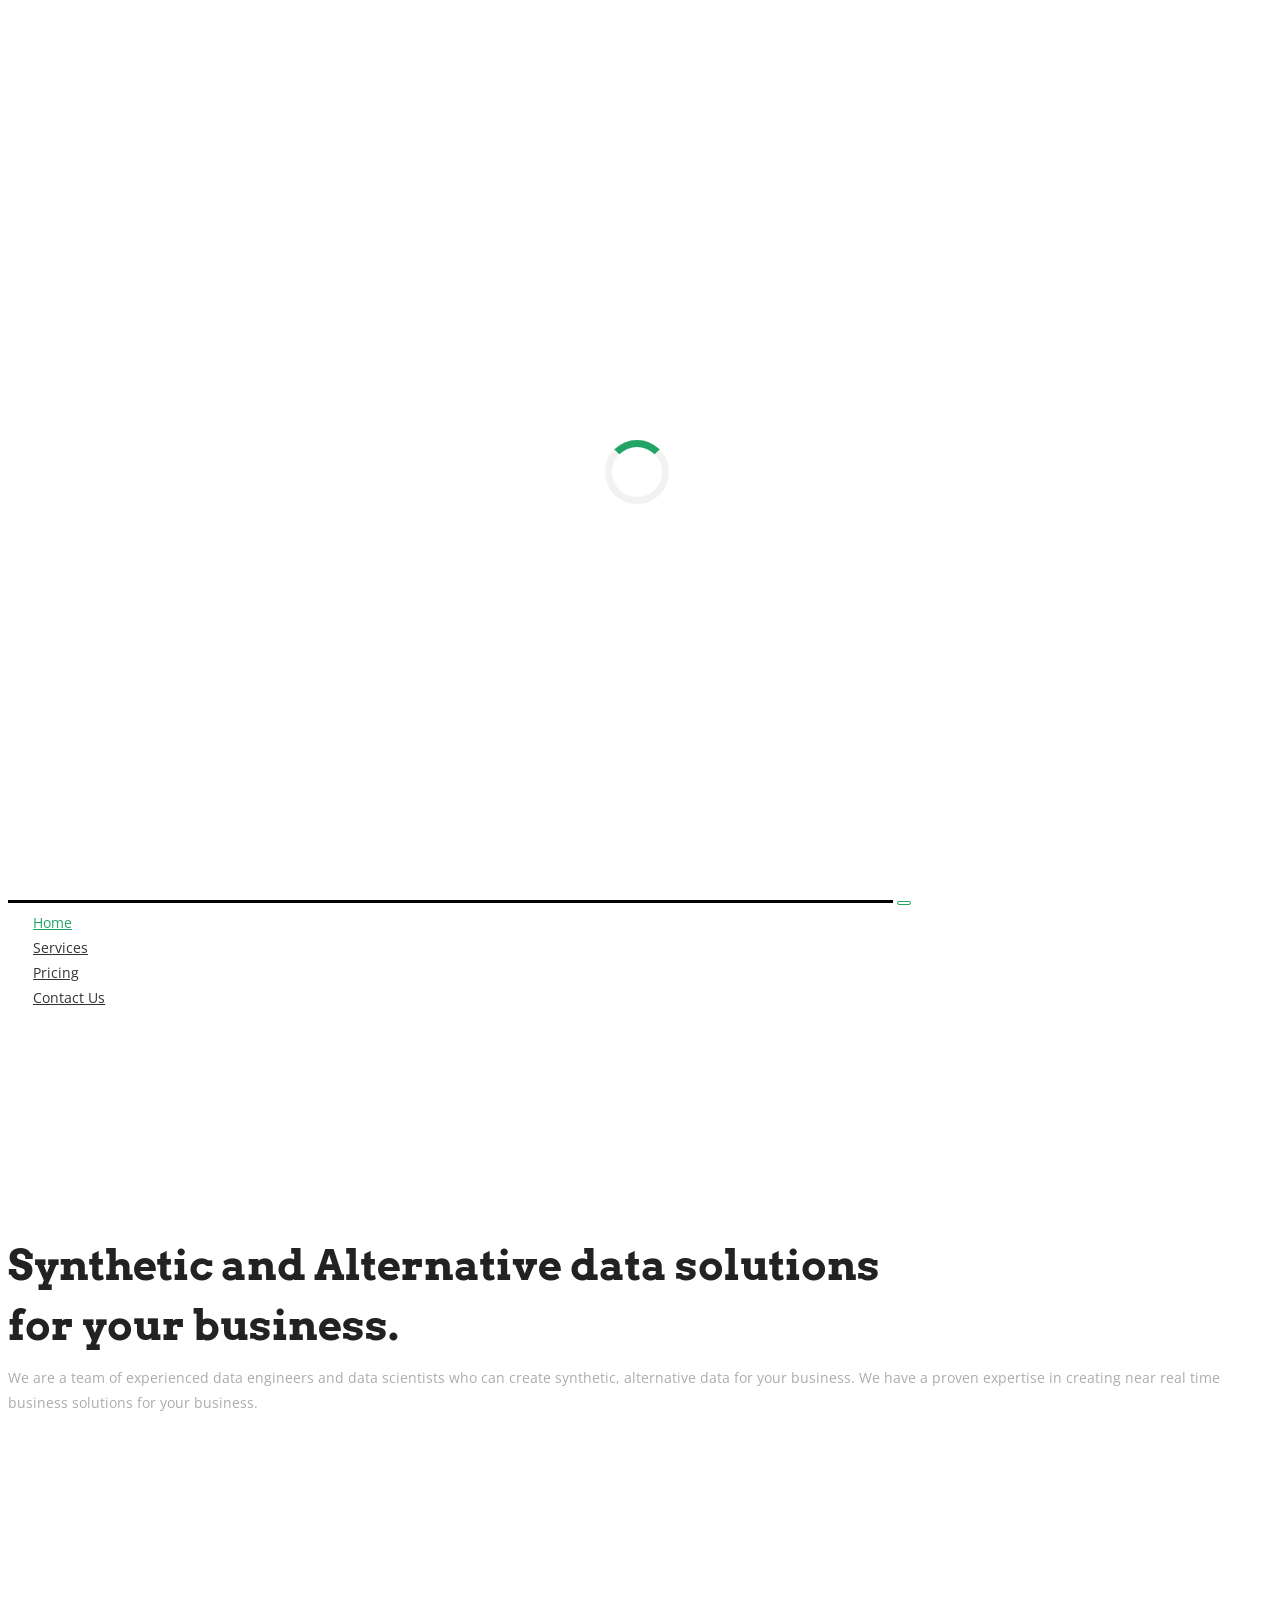
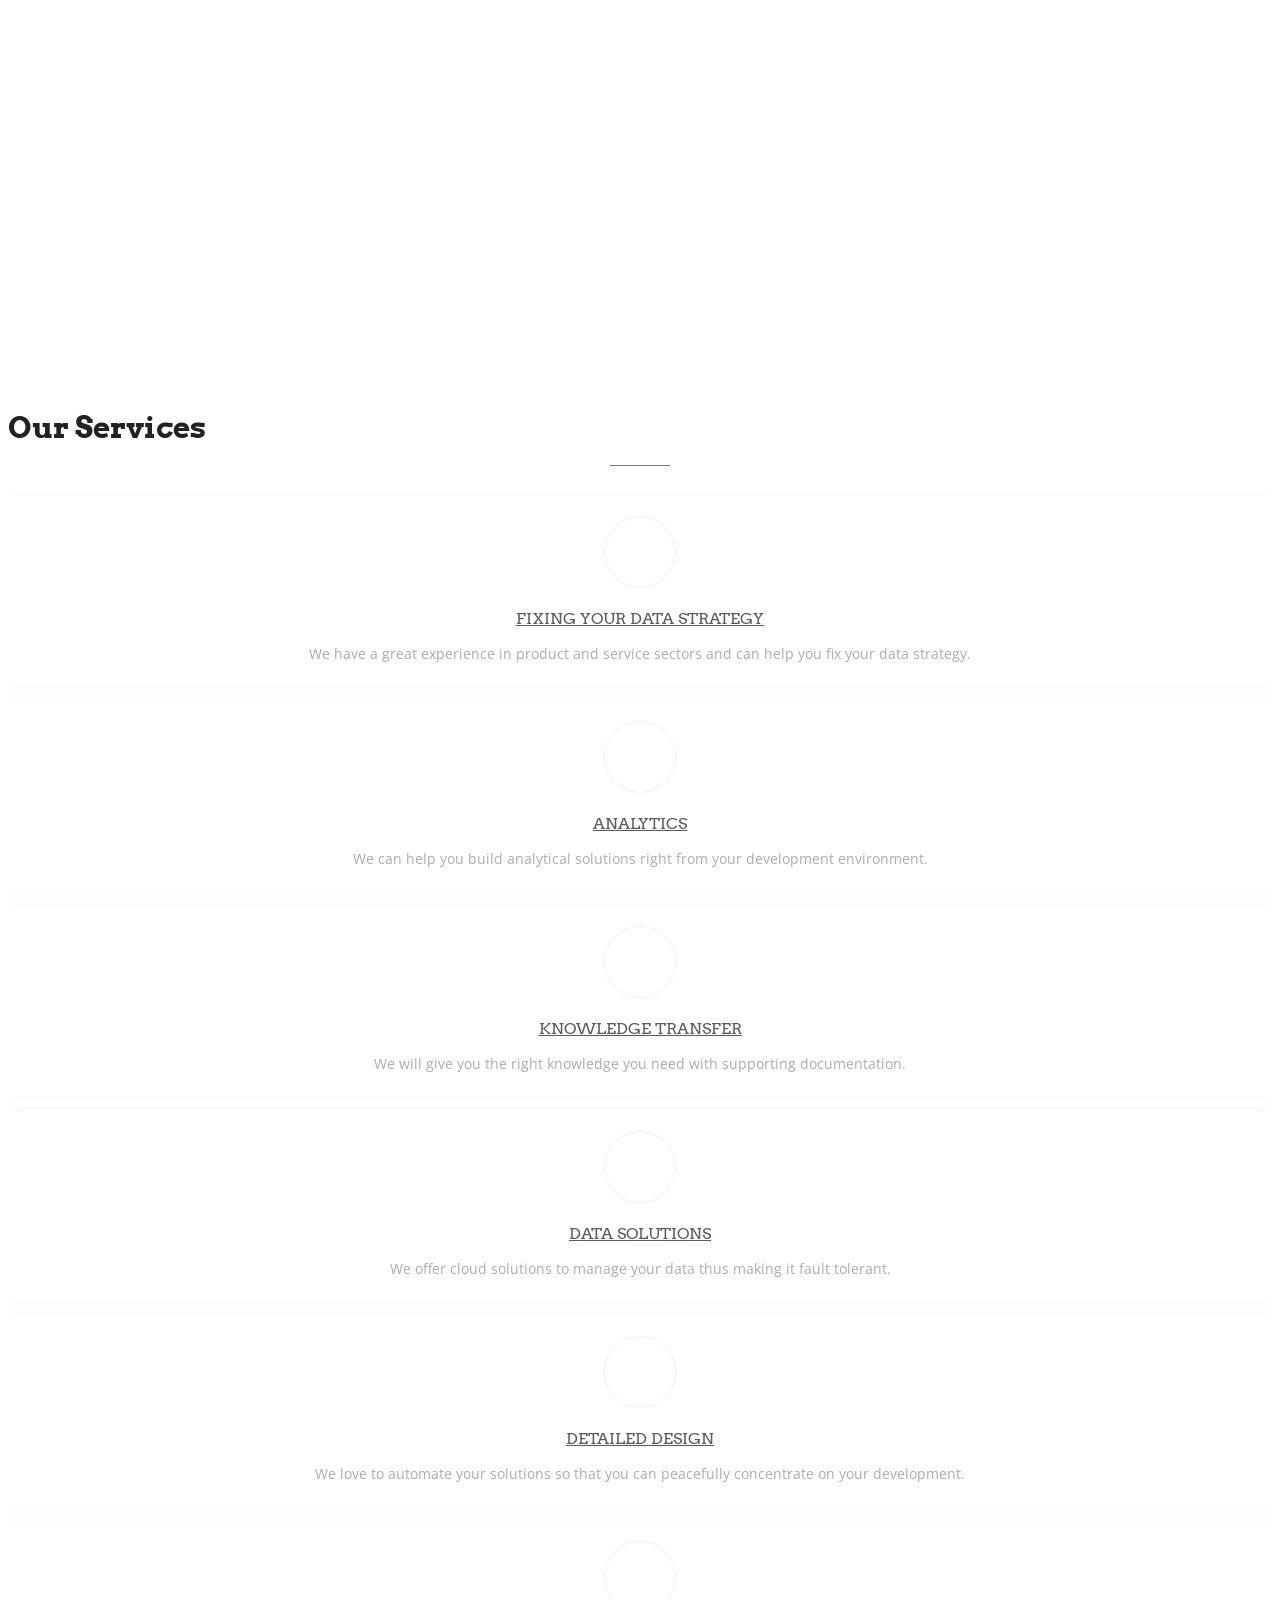
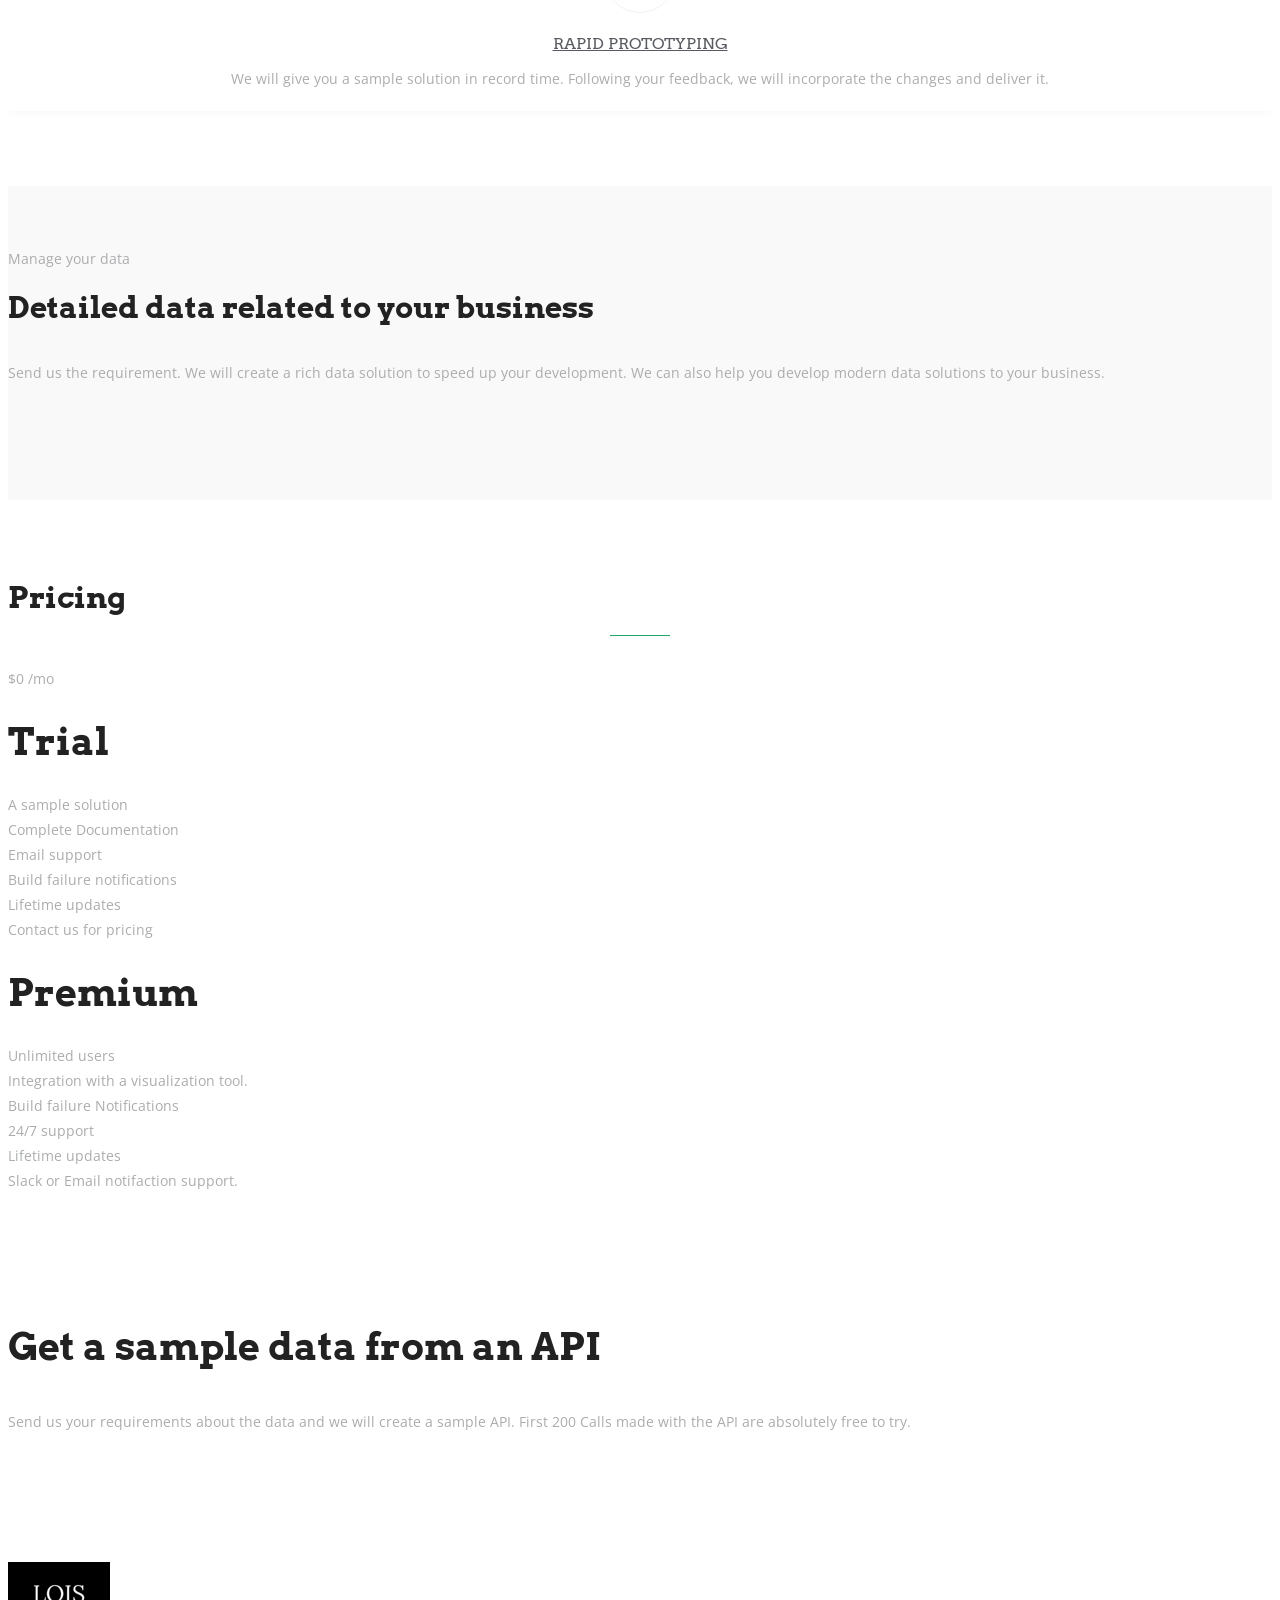
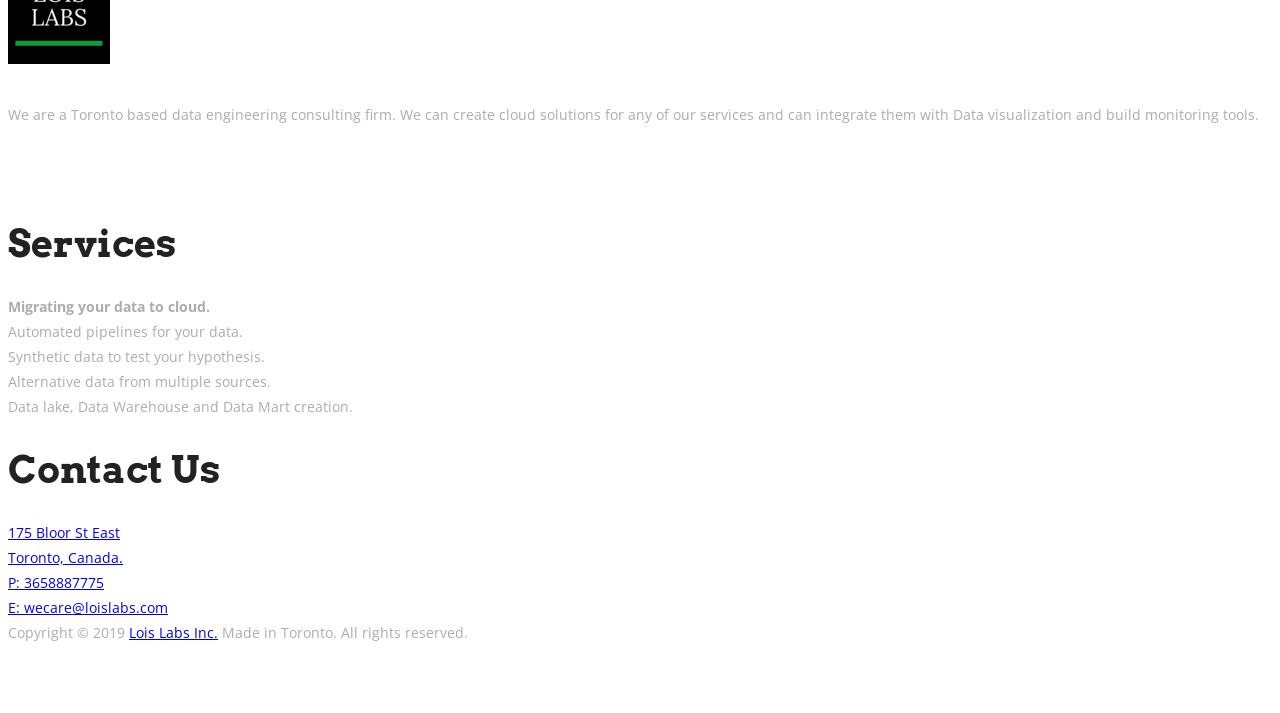
==== index.html @ c04c782d "Update index.html" ====
<!DOCTYPE html>
<html lang="en">
  <head>
    <!-- Required meta tags -->
    <meta charset="utf-8">
    <meta name="viewport" content="width=device-width, initial-scale=1, shrink-to-fit=no">

    <title>Lois Labs</title>

    <!-- Bootstrap CSS -->
    <link rel="stylesheet" href="assets/css/bootstrap.min.css" >
    <!-- Icon -->
    <link rel="stylesheet" href="assets/fonts/line-icons.css">
    <!-- Owl carousel -->
    <link rel="stylesheet" href="assets/css/owl.carousel.min.css">
    <link rel="stylesheet" href="assets/css/owl.theme.css">
    
    <!-- Animate -->
    <link rel="stylesheet" href="assets/css/animate.css">
    <!-- Main Style -->
    <link rel="stylesheet" href="assets/css/main.css">
    <!-- Responsive Style -->
    <link rel="stylesheet" href="assets/css/responsive.css">

  </head>
  <body>

    <!-- Header Area wrapper Starts -->
    <header id="header-wrap">
      <!-- Navbar Start -->
      <nav class="navbar navbar-expand-md bg-inverse fixed-top scrolling-navbar">
        <div class="container">
          <!-- Brand and toggle get grouped for better mobile display -->
          <a href="index.html" class="navbar-brand"><img src="assets/img/logo.png" alt=""></a>       
          <button class="navbar-toggler" type="button" data-toggle="collapse" data-target="#navbarCollapse" aria-controls="navbarCollapse" aria-expanded="false" aria-label="Toggle navigation">
            <i class="lni-menu"></i>
          </button>
          <div class="collapse navbar-collapse" id="navbarCollapse">
            <ul class="navbar-nav mr-auto w-100 justify-content-end clearfix">
              <li class="nav-item active">
                <a class="nav-link" href="#hero-area">
                  Home
                </a>
              </li>
              <li class="nav-item">
                <a class="nav-link" href="#services">
                  Services
                </a>
              </li>
              <li class="nav-item">
                <a class="nav-link" href="#pricing">
                  Pricing
                </a>
              </li>
              <li class="nav-item">
                <a class="nav-link" href="#footer-titel">
                  Contact Us
                </a>
              </li>
            </ul>
          </div>
        </div>
      </nav>
      <!-- Navbar End -->

      <!-- Hero Area Start -->
      <div id="hero-area" class="hero-area-bg">
        <div class="container">      
          <div class="row">
            <div class="col-lg-7 col-md-12 col-sm-12 col-xs-12">
              <div class="contents">
                <h2 class="head-title">Synthetic and Alternative data solutions<br>for your business.</h2>
                <p>We are a team of experienced data engineers and data scientists who can create synthetic, alternative data for your business. We have a proven expertise in creating near real time business solutions for your business.</p>
              </div>
            </div>
            <div class="col-lg-5 col-md-12 col-sm-12 col-xs-12">
              <div class="intro-img">
                <img class="img-fluid" src="assets/img/intro-mobile.png" alt="">
              </div>            
            </div>
          </div> 
        </div> 
      </div>
      <!-- Hero Area End -->

    </header>
    <!-- Header Area wrapper End -->

    <!-- Services Section Start -->
    <section id="services" class="section-padding">
      <div class="container">
        <div class="section-header text-center">
          <h2 class="section-title wow fadeInDown" data-wow-delay="0.3s">Our Services</h2>
          <div class="shape wow fadeInDown" data-wow-delay="0.3s"></div>
        </div>
        <div class="row">
          <!-- Services item -->
          <div class="col-md-6 col-lg-4 col-xs-12">
            <div class="services-item wow fadeInRight" data-wow-delay="0.3s">
              <div class="icon">
                <i class="lni-cog"></i>
              </div>
              <div class="services-content">
                <h3><a href="#">Fixing your data strategy</a></h3>
                <p>We have a great experience in product and service sectors and can help you fix your data strategy. </p>
              </div>
            </div>
          </div>
          <!-- Services item -->
          <div class="col-md-6 col-lg-4 col-xs-12">
            <div class="services-item wow fadeInRight" data-wow-delay="0.6s">
              <div class="icon">
                <i class="lni-stats-up"></i>
              </div>
              <div class="services-content">
                <h3><a href="#">Analytics</a></h3>
                <p>We can help you build analytical solutions right from your development environment. </p>
              </div>
            </div>
          </div>
          <!-- Services item -->
          <div class="col-md-6 col-lg-4 col-xs-12">
            <div class="services-item wow fadeInRight" data-wow-delay="0.9s">
              <div class="icon">
                <i class="lni-users"></i>
              </div>
              <div class="services-content">
                <h3><a href="#">knowledge transfer</a></h3>
                <p>We will give you the right knowledge you need with supporting documentation. </p>
              </div>
            </div>
          </div>
          <!-- Services item -->
          <div class="col-md-6 col-lg-4 col-xs-12">
            <div class="services-item wow fadeInRight" data-wow-delay="1.2s">
              <div class="icon">
                <i class="lni-layers"></i>
              </div>
              <div class="services-content">
                <h3><a href="#">Data Solutions</a></h3>
                <p>We offer cloud solutions to manage your data thus making it fault tolerant. </p>
              </div>
            </div>
          </div>
          <!-- Services item -->
          <div class="col-md-6 col-lg-4 col-xs-12">
            <div class="services-item wow fadeInRight" data-wow-delay="1.5s">
              <div class="icon">
                <i class="lni-mobile"></i>
              </div>
              <div class="services-content">
                <h3><a href="#">Detailed design</a></h3>
                <p>We love to automate your solutions so that you can peacefully concentrate on your development. </p>
              </div>
            </div>
          </div>
          <!-- Services item -->
          <div class="col-md-6 col-lg-4 col-xs-12">
            <div class="services-item wow fadeInRight" data-wow-delay="1.8s">
              <div class="icon">
                <i class="lni-rocket"></i>
              </div>
              <div class="services-content">
                <h3><a href="#">Rapid prototyping</a></h3>
                <p>We will give you a sample solution in record time. Following your feedback, we will incorporate the changes and deliver it. </p>
              </div>
            </div>
          </div>
        </div>
      </div>
    </section>
    <!-- Services Section End -->

    <!-- About Section start -->
    <div class="about-area section-padding bg-gray">
      <div class="container">
        <div class="row">
          <div class="col-lg-6 col-md-12 col-xs-12 info">
            <div class="about-wrapper wow fadeInLeft" data-wow-delay="0.3s">
              <div>
                <div class="site-heading">
                  <p class="mb-3">Manage your data</p>
                  <h2 class="section-title">Detailed data related to your business</h2>
                </div>
                <div class="content">
                  <p>
                    Send us the requirement. We will create a rich data solution to speed up your development. We can also help you develop modern data solutions to your business. 
                  </p>
                </div>
              </div>
            </div>
          </div>
          <div class="col-lg-6 col-md-12 col-xs-12 wow fadeInRight" data-wow-delay="0.3s">
            <img class="img-fluid" src="assets/img/about/img-1.png" alt="" >
          </div>
        </div>
      </div>
    </div>
    <!-- About Section End -->
    <!-- Pricing section Start --> 
    <section id="pricing" class="section-padding">
      <div class="container">
        <div class="section-header text-center">          
          <h2 class="section-title wow fadeInDown" data-wow-delay="0.3s">Pricing</h2>
          <div class="shape wow fadeInDown" data-wow-delay="0.3s"></div>
        </div>
        <div class="row">
          <div class="col-lg-4 col-md-6 col-xs-12">
            <div class="table wow fadeInLeft" data-wow-delay="1.2s">
              <div class="icon-box">
                <i class="lni-package"></i>
              </div>
              <div class="pricing-header">
                <p class="price-value">$0<span> /mo</span></p>
              </div>
              <div class="title">
                <h3>Trial</h3>
              </div>
              <ul class="description">
                <li>A sample solution</li>
                <li>Complete Documentation</li>
                <li>Email support</li>
                <li>Build failure notifications</li>
                <li>Lifetime updates</li>
              </ul>
            </div> 
          </div>
          <div class="col-lg-4 col-md-6 col-xs-12">
            <div class="table wow fadeInRight" data-wow-delay="1.2s">
              <div class="icon-box">
                <i class="lni-star"></i>
              </div>
              <div class="pricing-header">
                <p class="price-value">Contact us<span> for pricing</span></p>
              </div>
              <div class="title">
                <h3>Premium</h3>
              </div>
              <ul class="description">
                <li>Unlimited users</li>
                <li>Integration with a visualization tool.</li>
                <li>Build failure Notifications</li>
                <li>24/7 support</li>
                <li>Lifetime updates</li>
                <li>Slack or Email notifaction support.</li>
             </ul>
            </div> 
          </div>
        </div>
      </div>
    </section>
    <!-- Pricing Table Section End -->
    <!-- Call To Action Section Start -->
    <section id="cta" class="section-padding">
      <div class="container">
        <div class="row">
          <div class="col-lg-6 col-md-6 col-xs-12 wow fadeInLeft" data-wow-delay="0.3s">           
            <div class="cta-text">
              <h4>Get a sample data from an API</h4>
              <p>Send us your requirements about the data and we will create a sample API. First 200 Calls made with the API are absolutely free to try. </p>
            </div>
          </div>
        </div>
      </div>
    </section>
    <!-- Footer Section Start -->
    <footer id="footer" class="footer-area section-padding">
      <div class="container">
        <div class="container">
          <div class="row">
            <div class="col-lg-3 col-md-6 col-sm-6 col-xs-6 col-mb-12">
              <div class="widget">
                <h3 class="footer-logo"><img src="assets/img/logo.png" alt=""></h3>
                <div class="textwidget">
                  <p>We are a Toronto based data engineering consulting firm. We can create cloud solutions for any of our services and can integrate them with Data visualization and build monitoring tools.</p>
                </div>
                <div class="social-icon">
                  <a class="linkedin" href="https://www.linkedin.com/company/lois-labs-inc/about/"><i class="lni-linkedin-filled"></i></a> 
                </div>
              </div>
            </div>
            <div class="col-lg-3 col-md-6 col-sm-12 col-xs-12">
              <h3 class="footer-titel">Services</h3>
              <ul class="footer-link">
                <li><strong>Migrating your data to cloud.</strong></li>
                <li>Automated pipelines for your data.</li>
                <li>Synthetic data to test your hypothesis.</li>
                <li>Alternative data from multiple sources.</li>           
                <li>Data lake, Data Warehouse and Data Mart creation.</li>           
              </ul>
            </div>
            <div class="col-lg-3 col-md-6 col-sm-12 col-xs-12">
              <h3 class="footer-titel">Contact Us</h3>
              <ul class="address">
                <li>
                  <a href="#"><i class="lni-map-marker"></i> 175 Bloor St East <br> Toronto, Canada.</a>
                </li>
                <li>
                  <a href="#"><i class="lni-phone-handset"></i> P: 3658887775</a>
                </li>
                <li>
                  <a href="#"><i class="lni-envelope"></i> E: wecare@loislabs.com</a>
                </li>
              </ul>
            </div>
          </div>
        </div>  
      </div> 
      <div id="copyright">
        <div class="container">
          <div class="row">
            <div class="col-md-12">
              <div class="copyright-content">
                <p>Copyright © 2019 <a rel="nofollow" href="https://loislabs.com">Lois Labs Inc.</a> Made in Toronto. All rights reserved.</p>
              </div>
            </div>
          </div>
        </div>
      </div>   
    </footer> 
    <!-- Footer Section End -->

    <!-- Go to Top Link -->
    <a href="#" class="back-to-top">
    	<i class="lni-arrow-up"></i>
    </a>
    
    <!-- Preloader -->
    <div id="preloader">
      <div class="loader" id="loader-1"></div>
    </div>
    <!-- End Preloader -->
    
    <!-- jQuery first, then Popper.js, then Bootstrap JS -->
    <script src="assets/js/jquery-min.js"></script>
    <script src="assets/js/popper.min.js"></script>
    <script src="assets/js/bootstrap.min.js"></script>
    <script src="assets/js/owl.carousel.min.js"></script>
    <script src="assets/js/wow.js"></script>
    <script src="assets/js/jquery.nav.js"></script>
    <script src="assets/js/scrolling-nav.js"></script>
    <script src="assets/js/jquery.easing.min.js"></script>  
    <script src="assets/js/main.js"></script>
    <script src="assets/js/form-validator.min.js"></script>
    <script src="assets/js/contact-form-script.min.js"></script>
      
  </body>
</html>
---- assets/css/main.css ----
@import url("https://fonts.googleapis.com/css?family=Arvo:700|Open+Sans");
html {
  overflow-x: hidden;
}

body {
  background: #fff;
  font-size: 14px;
  font-weight: 400;
  font-family: 'Open Sans', sans-serif;
  -webkit-box-sizing: border-box;
  -moz-box-sizing: border-box;
  box-sizing: border-box;
  -webkit-font-smoothing: subpixel-antialiased;
  color: #abacae;
  line-height: 25px;
  -webkit-backface-visibility: hidden;
  backface-visibility: hidden;
  overflow-x: hidden;
}

h1, h2, h3, h4 {
  font-size: 38px;
  color: #222222;
  font-weight: 700;
  font-family: 'Arvo', serif;
}

a {
  -webkit-transition: all 0.2s linear;
  -moz-transition: all 0.2s linear;
  -o-transition: all 0.2s linear;
  transition: all 0.2s linear;
}

a:hover {
  text-decoration: none;
}

a a:focus {
  outline: none;
}

p {
  font-weight: 400;
  font-family: 'Open Sans', sans-serif;
  margin: 0px;
  font-size: 14px;
}

ul, ol {
  list-style: outside none none;
  margin: 0;
  padding: 0;
}

ul li, ol li {
  list-style: none;
}

a:not([href]):not([tabindex]) {
  color: #fff;
}

.section-header {
  margin-bottom: 30px;
}

.section-header p {
  text: center;
  font-weight: 400;
  line-height: 26px;
}

.section-title {
  font-size: 30px;
  color: #222222;
  display: inline-block;
  font-weight: 700;
  position: relative;
}

.shape {
  height: 1px;
  margin: 0 auto 30px;
  position: relative;
  width: 60px;
  background-color: rgb(34, 164, 101);
}

.padding-none {
  padding: 0px;
}

.bg-gray {
  background: #f9f9f9;
}

.overlay {
  position: absolute;
  width: 100%;
  height: 100%;
  top: 0px;
  left: 0px;
  background: rgba(61, 96, 244, 0.3);
}

.btn {
  font-size: 14px;
  padding: 10px 30px;
  cursor: pointer;
  font-weight: 400;
  color: #fff;
  border-radius: 30px;
  -webkit-transition: all 0.2s linear;
  -moz-transition: all 0.2s linear;
  -o-transition: all 0.2s linear;
  transition: all 0.2s linear;
  display: inline-block;
}

.btn:focus,
.btn:active {
  box-shadow: none;
  outline: none;
  color: #fff;
}

.btn-common {
  background-color:rgb(34, 164, 101);
  position: relative;
  z-index: 1;
  text-transform: uppercase;
}

.btn-common:hover {
  color: rgb(34, 164, 101);
  background: transparent;
  border: 1px dotted rgb(34, 164, 101);
  box-shadow: 0 6px 22px rgba(0, 0, 0, 0.1);
  transition: all .2s ease-in-out;
  -moz-transition: all .2s ease-in-out;
  -webkit-transition: all .2s ease-in-out;
}

.btn-border {
  color:rgb(34, 164, 101);
  background-color: transparent;
  border: 1px solid rgb(34, 164, 101);
  border-radius: 30px;
  text-transform: uppercase;
}

.btn-border:hover {
  color: #fff;
  border-color:rgb(34, 164, 101);
  background-color: rgb(34, 164, 101);
}

.btn-border:focus {
  color: #fff;
  border-color: rgb(34, 164, 101);
  background-color: rgb(34, 164, 101);
}

.btn-lg {
  padding: 14px 33px;
  text-transform: uppercase;
  font-size: 16px;
}

.btn-rm {
  padding: 7px 0px;
  color: rgb(34, 164, 101);
  text-transform: capitalize;
}

.btn-rm:hover {
  color: rgb(34, 164, 101);
}

button:focus {
  outline: none !important;
}

.icon-close, .icon-check {
  color:rgb(34, 164, 101);
}

.social-icon a {
  color: #666;
  background: #fff;
  width: 32px;
  height: 32px;
  line-height: 34px;
  display: inline-block;
  text-align: center;
  border-radius: 100%;
  font-size: 16px;
  margin: 15px 6px 12px 4px;
  transition: all 0.3s ease-in-out 0s;
  -moz-transition: all 0.3s ease-in-out 0s;
  -webkit-transition: all 0.3s ease-in-out 0s;
  -o-transition: all 0.3s ease-in-out 0s;
}

.social-icon a:hover {
  color: #fff !important;
}

.social-icon .facebook:hover {
  background: #3b5999;
}

.social-icon .twitter:hover {
  background: #4A9CEC;
}

.social-icon .instagram:hover {
  background: #D6274D;
}

.social-icon .linkedin:hover {
  background: #1260A2;
}

.social-icon .google:hover {
  background: #CE332A;
}

/* ScrollToTop */
a.back-to-top {
  display: none;
  position: fixed;
  bottom: 18px;
  right: 15px;
  text-decoration: none;
}

a.back-to-top i {
  display: block;
  font-size: 22px;
  width: 40px;
  height: 40px;
  line-height: 40px;
  color: #fff;
  background: rgb(34, 164, 101);
  border-radius: 30px;
  text-align: center;
  transition: all 0.2s ease-in-out;
  -moz-transition: all 0.2s ease-in-out;
  -webkit-transition: all 0.2s ease-in-out;
  -o-transition: all 0.2s ease-in-out;
  box-shadow: 0 0 4px rgba(0, 0, 0, 0.14), 0 4px 8px rgba(0, 0, 0, 0.28);
}

a.back-to-top:hover, a.back-to-top:focus {
  text-decoration: none;
}

/* Preloader */
#preloader {
  position: fixed;
  top: 0;
  left: 0;
  right: 0;
  bottom: 0;
  background-color: #fff;
  z-index: 9999999;
}

.loader {
  top: 50%;
  width: 50px;
  height: 50px;
  border-radius: 100%;
  position: relative;
  margin: 0 auto;
}

#loader-1:before, #loader-1:after {
  content: "";
  position: absolute;
  top: -10px;
  left: -10px;
  width: 100%;
  height: 100%;
  border-radius: 100%;
  border: 7px solid transparent;
  border-top-color:rgb(34, 164, 101);
}

#loader-1:before {
  z-index: 100;
  animation: spin 1s infinite;
}

#loader-1:after {
  border: 7px solid #f2f2f2;
}

@keyframes spin {
  0% {
    -webkit-transform: rotate(0deg);
    -ms-transform: rotate(0deg);
    -o-transform: rotate(0deg);
    transform: rotate(0deg);
  }
  100% {
    -webkit-transform: rotate(360deg);
    -ms-transform: rotate(360deg);
    -o-transform: rotate(360deg);
    transform: rotate(360deg);
  }
}

.section-padding {
  padding: 60px 0;
}

hr {
  border-top: 1px dotted #ddd;
}

/* ==========================================================================
  8. Features Section Style
   ========================================================================== */
#features {
  background: #fff;
}

#features .icon {
  display: inline-block;
  width: 60px;
  height: 60px;
  border-radius: 4px;
  text-align: center;
  position: relative;
  z-index: 1;
}

#features .content-left span {
  float: right;
}

#features .content-left .text {
  text-align: right;
}

#features .content-right span {
  float: left;
}

#features .box-item {
  box-shadow: 0 0 12px #F4F4F4;
  padding: 15px;
  line-height: 22px;
  margin-top: 30px;
  border-radius: 3px;
  background-color: #fff;
  -webkit-transition: all .3s ease-in-out;
  -mox-transition: all .3s ease-in-out;
  transition: all .3s ease-in-out;
  position: relative;
  top: 0;
}

#features .box-item .icon {
  text-align: center;
  margin: 12px;
  -webkit-transition: all 0.2s linear;
  -moz-transition: all 0.2s linear;
  -o-transition: all 0.2s linear;
  transition: all 0.2s linear;
}

#features .box-item .icon i {
  color: rgb(34, 164, 101);
  font-size: 30px;
  -webkit-transition: all 0.2s linear;
  -moz-transition: all 0.2s linear;
  -o-transition: all 0.2s linear;
  transition: all 0.2s linear;
}

#features .box-item .text h4 {
  cursor: pointer;
  font-size: 18px;
  font-weight: 500;
  line-height: 22px;
  -webkit-transition: all 0.2s linear;
  -moz-transition: all 0.2s linear;
  -o-transition: all 0.2s linear;
  transition: all 0.2s linear;
}

#features .box-item .text p {
  font-size: 14px;
  line-height: 26px;
}

#features .box-item:hover {
  box-shadow: 0 10px 22px 10px rgba(27, 38, 49, 0.1);
}

#features .box-item:hover h4 {
  color: rgb(34, 164, 101);
}

#features .show-box {
  margin-top: 50px;
}

#features .show-box img {
  width: 100%;
}

/* Services Item */
.services-item {
  padding: 20px;
  border-radius: 4px;
  text-align: center;
  margin: 15px 0;
  box-shadow: 0 0 12px #F4F4F4;
  transition: all 0.3s ease-in-out 0s;
  -moz-transition: all 0.3s ease-in-out 0s;
  -webkit-transition: all 0.3s ease-in-out 0s;
  -o-transition: all 0.3s ease-in-out 0s;
}

.services-item .icon {
  border: 1px solid #f1f1f1;
  width: 70px;
  height: 70px;
  border-radius: 50%;
  margin: 0 auto;
  transition: all 0.3s ease-in-out 0s;
  -moz-transition: all 0.3s ease-in-out 0s;
  -webkit-transition: all 0.3s ease-in-out 0s;
  -o-transition: all 0.3s ease-in-out 0s;
}

.services-item .icon i {
  font-size: 30px;
  color: rgb(34, 164, 101);
  line-height: 70px;
  transition: all 0.3s ease-in-out 0s;
  -moz-transition: all 0.3s ease-in-out 0s;
  -webkit-transition: all 0.3s ease-in-out 0s;
  -o-transition: all 0.3s ease-in-out 0s;
}

.services-item .services-content h3 {
  margin-top: 10px;
  font-weight: 500;
  text-transform: uppercase;
  margin-bottom: 10px;
}

.services-item .services-content h3 a {
  font-size: 16px;
  color: #585b60;
}

.services-item .services-content h3 a:hover {
  color: rgb(34, 164, 101);
}

.services-item:hover {
  box-shadow: 0 10px 22px 10px rgba(27, 38, 49, 0.1);
}

.services-item:hover .icon {
  background: rgb(34, 164, 101);
}

.services-item:hover .icon i {
  color: #fff;
}

#service {
  position: relative;
}

.about-area .about-wrapper {
  height: 100%;
  width: 100%;
  display: table;
}

.about-area .about-wrapper > div {
  vertical-align: middle;
  display: table-cell;
}

.about-area img {
  border-radius: 4px;
}

.about-area .content {
  margin-top: 15px;
}

.about-area .content p {
  margin-bottom: 30px;
}

#cta {
  padding: 30px 0;
}

.navbar-brand {
  position: relative;
  padding: 0px;
}

.top-nav-collapse {
  background: #fff;
  z-index: 999999;
  padding: 5px !important;
  top: 0px !important;
  box-shadow: 0px 3px 6px 3px rgba(0, 0, 0, 0.06);
  background: #fff !important;
  -webkit-animation-duration: 1s;
  animation-duration: 1s;
}

.top-nav-collapse .navbar-brand {
  top: 0px;
}

.top-nav-collapse .navbar-brand img {
  width: 70%;
}

.top-nav-collapse .navbar-nav .nav-link {
  color: #585b60 !important;
  margin-top: 0px !important;
  margin-bottom: 0px !important;
}

.top-nav-collapse .navbar-nav .nav-link:hover {
  cursor: pointer;
  color: rgb(34, 164, 101); !important;
  border-color: rgb(34, 164, 101); !important;
}

.top-nav-collapse .navbar-nav .nav-link:hover {
  color: rgb(34, 164, 101); !important;
}

.navbar-expand-md .navbar-toggler {
  background: transparent;
  border: 1px solid rgb(34, 164, 101);;
  color: rgb(34, 164, 101);;
  border-radius: 4px;
  cursor: pointer;
}

.navbar-brand img {
  width: 70%;
}

.top-nav-collapse .navbar-nav li.active a.nav-link {
  color: rgb(34, 164, 101);!important;
  border-color: rgb(34, 164, 101);
}

.indigo {
  background: transparent;
}

.menu-bg {
  background: transparent;
}

.navbar-expand-md .navbar-nav .nav-link i {
  font-size: 14px;
  margin-left: 5px;
  vertical-align: middle;
  -webkit-transition: all 0.3s ease-in-out;
  -moz-transition: all 0.3s ease-in-out;
  transition: all 0.3s ease-in-out;
}

.navbar-expand-md .navbar-nav .nav-item {
  padding-left: 25px;
}

.navbar-expand-md .navbar-nav .nav-link {
  color: #333;
  font-weight: 400;
  padding: 7px 0;
  cursor: pointer;
  position: relative;
  background: transparent;
  -webkit-transition: all 0.3s ease-in-out;
  -moz-transition: all 0.3s ease-in-out;
  transition: all 0.3s ease-in-out;
}

.navbar-expand-md .navbar-nav .nav-link:before {
  background-color:rgb(34, 164, 101);
  content: '';
  display: block;
  height: 2px;
  position: absolute;
  margin: 0 auto;
  width: 0;
  top: 35px;
  left: 0;
  right: 0;
  bottom: 0;
  transition: width 1s;
  -ms-transition: width 1s;
  -webkit-transition: width 1s;
}

.navbar-expand-md .navbar-nav li a:hover,
.navbar-expand-md .navbar-nav li .active > a,
.navbar-expand-md .navbar-nav li a:focus {
  color: #fff;
  outline: none;
}

.navbar-expand-md .navbar-nav .active > .nav-link,
.navbar-expand-md .navbar-nav .nav-link.active,
.navbar-expand-md .navbar-nav .nav-link.open,
.navbar-expand-md .navbar-nav .open > .nav-link {
  color: rgb(34, 164, 101);important;
  width: 100%;
}

.navbar-expand-md .navbar-nav .nav-link:hover,
.navbar-expand-md .navbar-nav .nav-link:hover::before,
.navbar-expand-md .navbar-nav .nav-link:focus {
  color:rgb(34, 164, 101);
  width: 100%;
  transition: width 1s;
  -webkit-transition: width 1s;
  -ms-transition: width 1s;
}

.navbar {
  padding: 10px 0;
}

.navbar li.active a.nav-link {
  color: #preset;
}

.dropdown-toggle::after {
  display: none;
}

.dropdown-menu {
  margin: 0;
  padding: 0;
  display: none;
  position: absolute;
  z-index: 99;
  min-width: 210px;
  background-color: #fff;
  white-space: nowrap;
  border-radius: 4px;
  -webkit-box-shadow: 0 6px 12px rgba(0, 0, 0, 0.175);
  box-shadow: 0 6px 12px rgba(0, 0, 0, 0.175);
  animation: fadeIn 0.4s;
  -webkit-animation: fadeIn 0.4s;
  -moz-animation: fadeIn 0.4s;
  -o-animation: fadeIn 0.4s;
  -ms-animation: fadeIn 0.4s;
}

.dropdown-menu:before {
  content: "";
  display: inline-block;
  position: absolute;
  bottom: 100%;
  left: 20%;
  margin-left: -5px;
  border-right: 10px solid transparent;
  border-left: 10px solid transparent;
  border-bottom: 10px solid #fff;
}

.dropdown:hover .dropdown-menu {
  display: block;
  position: absolute;
  text-align: left;
  top: 100%;
  border: none;
  animation: fadeIn 0.4s;
  -webkit-animation: fadeIn 0.4s;
  -moz-animation: fadeIn 0.4s;
  -o-animation: fadeIn 0.4s;
  -ms-animation: fadeIn 0.4s;
}

.dropdown .dropdown-menu .dropdown-item {
  width: 100%;
  padding: 12px 20px;
  font-size: 14px;
  color: #333;
  border-bottom: 1px solid #f1f1f1;
  text-decoration: none;
  display: inline-block;
  float: left;
  clear: both;
  position: relative;
  outline: 0;
  transition: all 0.3s ease-in-out;
  -webkit-transition: all 0.3s ease-in-out;
  -moz-transition: all 0.3s ease-in-out;
  -o-transition: all 0.3s ease-in-out;
  -ms-transition: all 0.3s ease-in-out;
}

.dropdown .dropdown-menu .dropdown-item:last-child {
  border-bottom: none;
  border-bottom-left-radius: 4px;
  border-bottom-right-radius: 4px;
}

.dropdown .dropdown-menu .dropdown-item:first-child {
  border-top-left-radius: 4px;
  border-top-right-radius: 4px;
}

.dropdown .dropdown-item:focus,
.dropdown .dropdown-item:hover,
.dropdown .dropdown-item.active {
  color: rgb(34, 164, 101);
  background: #f7f7f7;
}

.dropdown-item.active, .dropdown-item:active {
  background: transparent;
}

.fadeInUpMenu {
  -webkit-animation-name: fadeInUpMenu;
  animation-name: fadeInUpMenu;
}

/* ==========================================================================
3. Hero Area
========================================================================== */
#hero-area {
  background-image: url(../img/hero-area.svg);
  background-position: center center;
  background-repeat: no-repeat;
  background-size: cover;
  min-height: 650px;
  position: relative;
  overflow: hidden;
  padding: 180px 0 80px;
}

#hero-area .contents .head-title {
  color: #222222;
  font-size: 42px;
  font-weight: 700;
  line-height: 60px;
  margin-bottom: 10px;
}

#hero-area .contents .header-button {
  margin-top: 20px;
  color: #222222;
}

#hero-area .contents .header-button .btn {
  margin-right: 10px;
}

.sloder-img {
  background: #34363a;
}

/* Team Item */
.team-item:hover {
  box-shadow: 0 10px 22px 10px rgba(27, 38, 49, 0.1);
}

.team-item {
  margin: 15px 0;
  border-radius: 0px;
  box-shadow: 0px 2px 18px 0px rgba(198, 198, 198, 0.3);
  transition: all 0.3s ease-in-out 0s;
  -moz-transition: all 0.3s ease-in-out 0s;
  -webkit-transition: all 0.3s ease-in-out 0s;
  -o-transition: all 0.3s ease-in-out 0s;
  background: #fff;
}

.team-item .team-img {
  float: left;
  width: 200px;
  margin-right: 30px;
}

.team-item .contetn {
  padding: 15px 50px;
  height: 200px;
}

.team-item .social-icons {
  padding-top: 11px;
  transition: all 0.3s ease-in-out 0s;
  -moz-transition: all 0.3s ease-in-out 0s;
  -webkit-transition: all 0.3s ease-in-out 0s;
  -o-transition: all 0.3s ease-in-out 0s;
}

.team-item .social-icons li {
  display: inline-block;
  margin-right: 10px;
}

.team-item .social-icons li a {
  letter-spacing: 0px;
  outline: 0 !important;
}

.team-item .social-icons li a i {
  font-size: 18px;
  display: block;
  transition: all 0.3s ease-in-out 0s;
  -moz-transition: all 0.3s ease-in-out 0s;
  -webkit-transition: all 0.3s ease-in-out 0s;
  -o-transition: all 0.3s ease-in-out 0s;
}

.team-item .social-icons li .lni-facebook-filled {
  color: #3b5998;
}

.team-item .social-icons li .lni-twitter-filled {
  color: #00aced;
}

.team-item .social-icons li .lni-instagram-filled {
  color: #fb3958;
}

.team-item .info-text {
  margin-bottom: 10px;
}

.team-item .info-text h3 {
  font-size: 16px;
  text-transform: uppercase;
  font-weight: 500;
  margin-bottom: 5px;
}

.team-item .info-text h3 a {
  color: #333;
}

.team-item .info-text h3 a:hover {
  color:rgb(34, 164, 101);

.team-item .info-text p {
  margin: 0;
  color: #888;
}

.team-item:hover .team-overlay {
  opacity: 1;
}

/* ==========================================================================
   Pricing Table Style
   ========================================================================== */
#pricing {
  text-align: center;
}

#pricing .title {
  padding-top: 20px;
}

#pricing .title h3 {
  text-transform: uppercase;
  color: #333;
  font-size: 18px;
}

#pricing .title .month-plan {
  font-size: 16px;
  font-weight: 500;
  color: #333;
}

#pricing .table {
  margin-top: 15px;
  padding: 30px;
  border-radius: 4px;
  border: none !important;
  box-shadow: 0px 2px 18px 0px rgba(198, 198, 198, 0.3);
  -webkit-transition: all .3s linear;
  -moz-transition: all .3s linear;
  -ms-transition: all .3s linear;
  -o-transition: all .3s linear;
  transition: all .3s linear;
}

#pricing .table .icon-box {
  position: relative;
  width: 80px;
  height: 80px;
  border-radius: 50%;
  display: inline-block;
  vertical-align: middle;
  background-color: #EBEDEF;
  margin-bottom: 20px;
  -webkit-transition: all .3s linear;
  -moz-transition: all .3s linear;
  -ms-transition: all .3s linear;
  -o-transition: all .3s linear;
  transition: all .3s linear;
}

#pricing .table .icon-box i {
  color: rgb(34, 164, 101);
  line-height: 80px;
  font-size: 30px;
  -webkit-transition: all .3s linear;
  -moz-transition: all .3s linear;
  -ms-transition: all .3s linear;
  -o-transition: all .3s linear;
  transition: all .3s linear;
}

#pricing .table .pricing-header {
  position: relative;
  text-align: center;
}

#pricing .table .pricing-header .price-value {
  font-size: 24px;
  color: rgb(34, 164, 101);
  position: relative;
  text-align: center;
  font-weight: 700;
}

#pricing .table .pricing-header .price-value sup {
  font-size: 16px;
  font-weight: 500;
  top: -18px;
}

#pricing .table .pricing-header .price-value span {
  font-size: 15px;
  color: #abacae;
  font-weight: 400;
}

#pricing .table .description {
  text-align: center;
  padding: 0px 50px;
  margin-bottom: 20px;
}

#pricing .table .description li {
  font-size: 14px;
  font-weight: 400;
  color: #abacae;
  padding: 4px 0;
}

#pricing .table .description li:last-child {
  border-bottom: none;
}

#pricing .table:hover {
  background: #ffffff;
  box-shadow: 0 10px 22px 10px rgba(27, 38, 49, 0.1);
}

#pricing .table:hover .icon-box {
  background: rgb(34, 164, 101);
}

#pricing .table:hover .icon-box i {
  color: #fff;
}

#pricing #active-tb {
  background: #ffffff;
  box-shadow: 0 10px 22px 10px rgba(27, 38, 49, 0.1);
}

#pricing #active-tb .icon-box {
  background: rgb(34, 164, 101);
}

#pricing #active-tb .icon-box i {
  color: #fff;
}

#pricing .active {
  z-index: 99999;
}

.testimonial {
  position: relative;
  background-color:rgb(34, 164, 101);
}

.testimonial-item {
  background: #fff;
  border-radius: 4px;
  text-align: center;
  padding: 30px 20px;
}

.testimonial-item .img-thumb {
  position: relative;
  margin: 15px 15px 15px 0;
}

.testimonial-item .img-thumb img {
  border-radius: 50%;
  display: inline-block;
  width: inherit;
  padding: 7px;
}

.testimonial-item .content {
  overflow: hidden;
}

.testimonial-item .content .description {
  width: 100%;
  color: #333;
}

.testimonial-item .content .star-icon i {
  color: rgb(34, 164, 101);
}

.testimonial-item .info h2 {
  font-size: 16px;
  font-weight: 700;
  text-transform: uppercase;
  line-height: 30px;
  margin: 0;
}

.testimonial-item .info h2 a {
  color: #333;
}

.testimonial-item .info h3 {
  margin: 0;
  clear: both;
  font-size: 14px;
  font-weight: 500;
  line-height: 26px;
  margin-bottom: 10px;
}

.testimonial-item .info h3 a {
  color: #333;
}

.testimonial-item .info .indicator {
  font-size: 26px;
  font-weight: 700;
  color:rgb(34, 164, 101);
}

.testimonial-item .icon-social {
  margin-top: 30px;
}

.testimonial-item .icon-social a {
  color: #666;
  background: #fff;
  width: 32px;
  height: 32px;
  line-height: 34px;
  display: inline-block;
  text-align: center;
  border-radius: 100%;
  font-size: 15px;
  margin: 15px 6px 12px 4px;
  transition: all 0.3s ease-in-out 0s;
  -moz-transition: all 0.3s ease-in-out 0s;
  -webkit-transition: all 0.3s ease-in-out 0s;
  -o-transition: all 0.3s ease-in-out 0s;
}

.testimonial-item .icon-social a:hover {
  color: #fff;
}

.testimonial-item .icon-social .facebook:hover {
  background: #3b5999;
}

.testimonial-item .icon-social .twitter:hover {
  background: #4A9CEC;
}

.testimonial-item .icon-social .instagram:hover {
  background: #D6274D;
}

.testimonial-item .icon-social .linkedin:hover {
  background: #1260A2;
}

.testimonial-item .icon-social .google:hover {
  background: #CE332A;
}

.owl-pagination {
  position: absolute;
  width: 100%;
  left: 0;
  bottom: -40px;
}

.owl-carousel .owl-dots {
  text-align: center;
  margin-top: 20px;
}

.owl-carousel button.owl-dot {
  display: inline-block;
  zoom: 1;
  display: inline;
  text-align: center;
}

.owl-carousel button.owl-dot span {
  display: block;
  width: 12px;
  height: 12px;
  margin: 2px 4px;
  filter: alpha(opacity=50);
  opacity: 1;
  border-radius: 30px;
  background: #fff;
  border: 2px solid #fff;
  box-shadow: 0px 0px 2px rgba(0, 0, 0, 0.2);
  transition: all 0.4s ease-in-out;
  -moz-transition: all 0.4s ease-in-out;
  -webkit-transition: all 0.4s ease-in-out;
  -o-transition: all 0.4s ease-in-out;
}

.owl-carousel button.owl-dot.active span, .owl-carousel button.owl-dot.clickable, .owl-carousel button.owl-dot:hover span {
  background: rgb(34, 164, 101);

.slick-slider {
  padding: 80px 0;
}

.slider-center img {
  opacity: 0.7;
  transition: all 0.4s ease-in-out;
  -moz-transition: all 0.4s ease-in-out;
  -webkit-transition: all 0.4s ease-in-out;
  -o-transition: all 0.4s ease-in-out;
  padding: 63px 63px;
  position: relative;
  text-align: center;
}

.slider-center .slick-center img {
  -moz-transform: scale(1.9);
  -ms-transform: scale(1.9);
  -o-transform: scale(1.9);
  -webkit-transform: scale(1.9);
  opacity: 1;
  transform: scale(1.9);
}

.form-control {
  width: 100%;
  margin-bottom: 20px;
  font-size: 14px;
  border-radius: 4px;
  -webkit-transition: all 0.3s;
  -moz-transition: all 0.3s;
  transition: all 0.3s;
  padding: 10px;
  border: 1px solid #f1f1f1;
}

.form-control:focus {
  border-color:rgb(34, 164, 101);
  box-shadow: none;
  outline: none;
}

textarea {
  border-radius: 4px !important;
}

.form-control:focus {
  box-shadow: none;
  outline: none;
}

.btn.disabled, .btn:disabled {
  opacity: 1;
}

.contact-form-area h2 {
  font-size: 18px;
  text-transform: uppercase;
}

.contact-right-area {
  margin-left: 50px;
}

.contact-right-area .contact-title {
  margin-bottom: 20px;
}

.contact-right-area .contact-title h1 {
  font-size: 22px;
}

.contact-right {
  padding: 4px;
}

.contact-right .single-contact {
  margin: 30px 0px;
  padding: 3px 55px;
  position: relative;
  color: #abacae;
}

.contact-right .single-contact p {
  margin-bottom: 0px;
}

.contact-right .single-contact p a {
  color: #abacae;
}

.contact-right .contact-icon {
  background:rgb(34, 164, 101);
  color: #fff;
  border-radius: 4px;
  font-size: 20px;
  height: 40px;
  left: 0;
  padding-top: 8px;
  position: absolute;
  text-align: center;
  top: 50%;
  -webkit-transform: translateY(-50%);
  transform: translateY(-50%);
  width: 40px;
}

.h3 {
  float: right;
  font-size: 16px;
}

/*cta
*/
#cta{background: ;}

/* Footer Area Start */
.footer-area {
  position: relative;
  padding: 150px 0px 0px;
  background: #fff;
}

.footer-area .footer-titel {
  font-size: 18px;
  color: #333333;
  font-weight: 500;
  padding-bottom: 20px;
  letter-spacing: 0.5px;
}

.footer-area .footer-titel span {
  color: #ccc;
  font-weight: 400;
}

.footer-area .textwidget p {
  color: #333;
}

.footer-area .footer-link li {
  margin-bottom: 10px;
}

.footer-area .footer-link li a {
  color: #333;
  font-size: 14px;
  font-weight: 400;
  position: relative;
}

.footer-area .footer-link li a:hover {
  color: rgb(34, 164, 101);
}

.footer-area .address li {
  margin-bottom: 20px;
}

.footer-area .address li a {
  color: #666666;
  font-size: 14px;
  line-height: 30px;
  font-weight: 400;
}

.footer-area .address li a i {
  font-size: 22px;
  width: 32px;
  vertical-align: middle;
  height: 36px;
  text-align: center;
  display: inline-block;
  float: left;
  margin-right: 5px;
  line-height: 32px;
}

.footer-area #subscribe-form {
  margin-top: 10px;
}

.footer-area #subscribe-form .form-group {
  position: relative;
}

.footer-area #subscribe-form .form-group .btn-common {
  position: absolute;
  top: 0;
  right: 0;
  padding: 7px 15px;
  height: 52px;
  border-radius: 0;
  background: transparent;
  color: rgb(34, 164, 101);
}

#copyright .copyright-content {
  border-top: 1px solid #d5d4e9;
  padding: 15px 0;
  margin: 45px 0 0px;
}

#copyright p {
  line-height: 42px;
  color: #333;
  text-align: center;
  margin: 0;
}

#copyright p a {
  color: rgb(34, 164, 101);
}

.social-icon a {
  color: #272727;
  background: #fff;
  width: 32px;
  height: 32px;
  line-height: 34px;
  display: inline-block;
  text-align: center;
  border-radius: 4px;
  font-size: 16px;
  margin: 15px 6px 12px 4px;
  transition: all 0.3s ease-in-out 0s;
  -moz-transition: all 0.3s ease-in-out 0s;
  -webkit-transition: all 0.3s ease-in-out 0s;
  -o-transition: all 0.3s ease-in-out 0s;
}

.social-icon a:hover {
  color: #fff !important;
}

.social-icon .facebook:hover {
  background: #3b5999;
}

.social-icon .twitter:hover {
  background: #4A9CEC;
}

.social-icon .instagram:hover {
  background: #D6274D;
}

.social-icon .linkedin:hover {
  background: #1260A2;
}

.social-icon .google:hover {
  background: #CE332A;
}
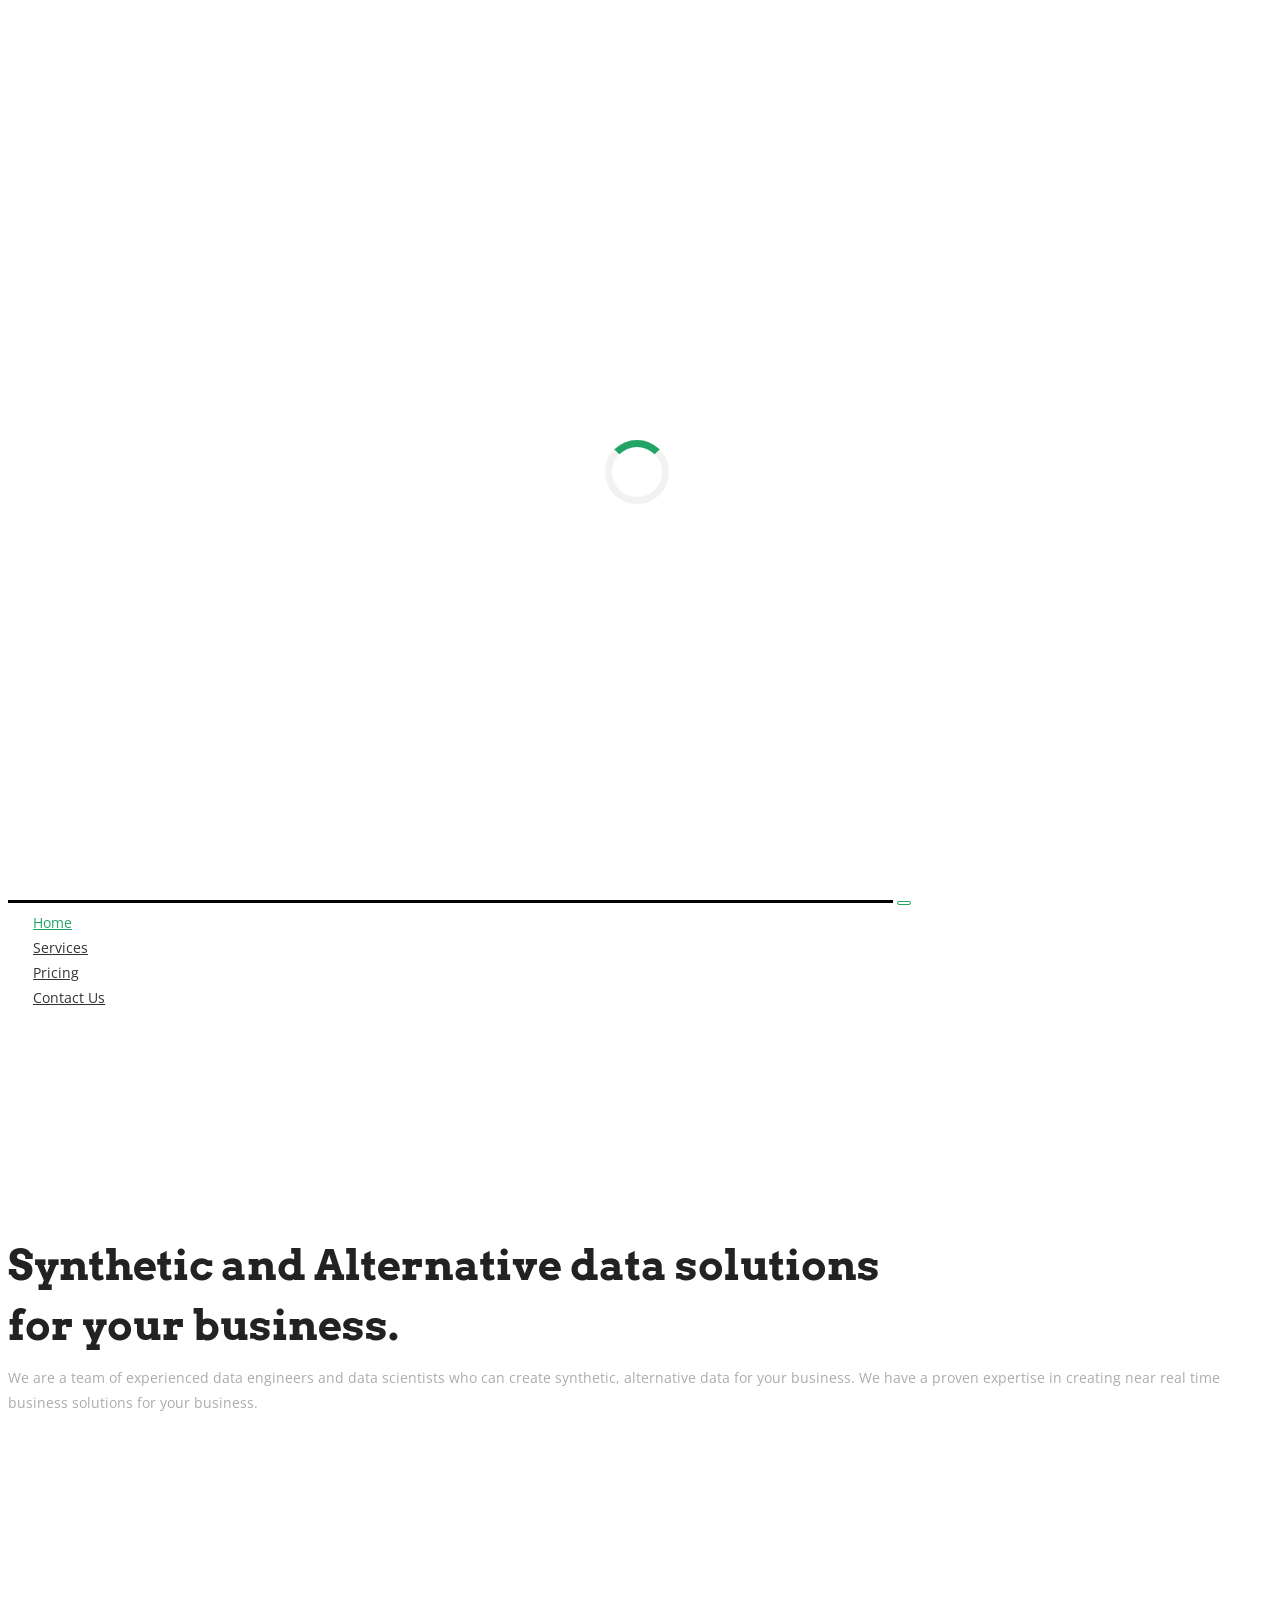
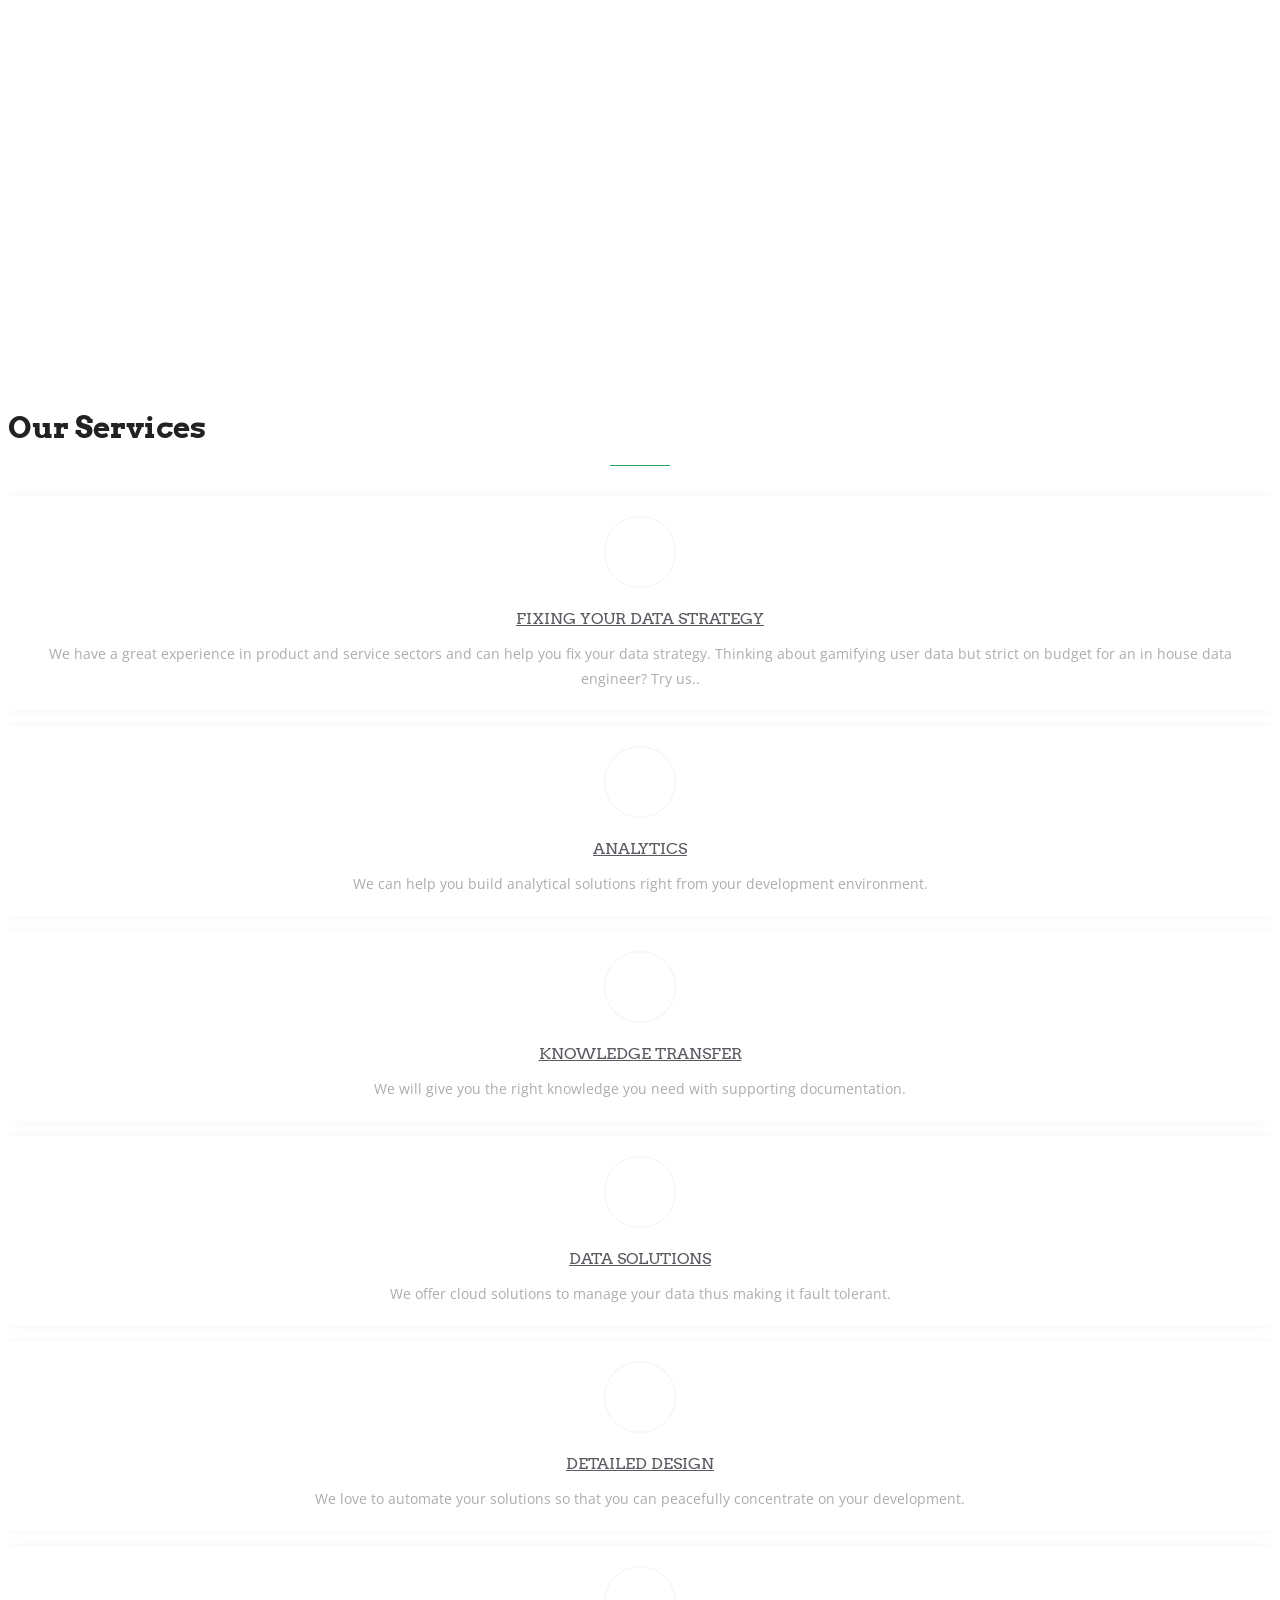
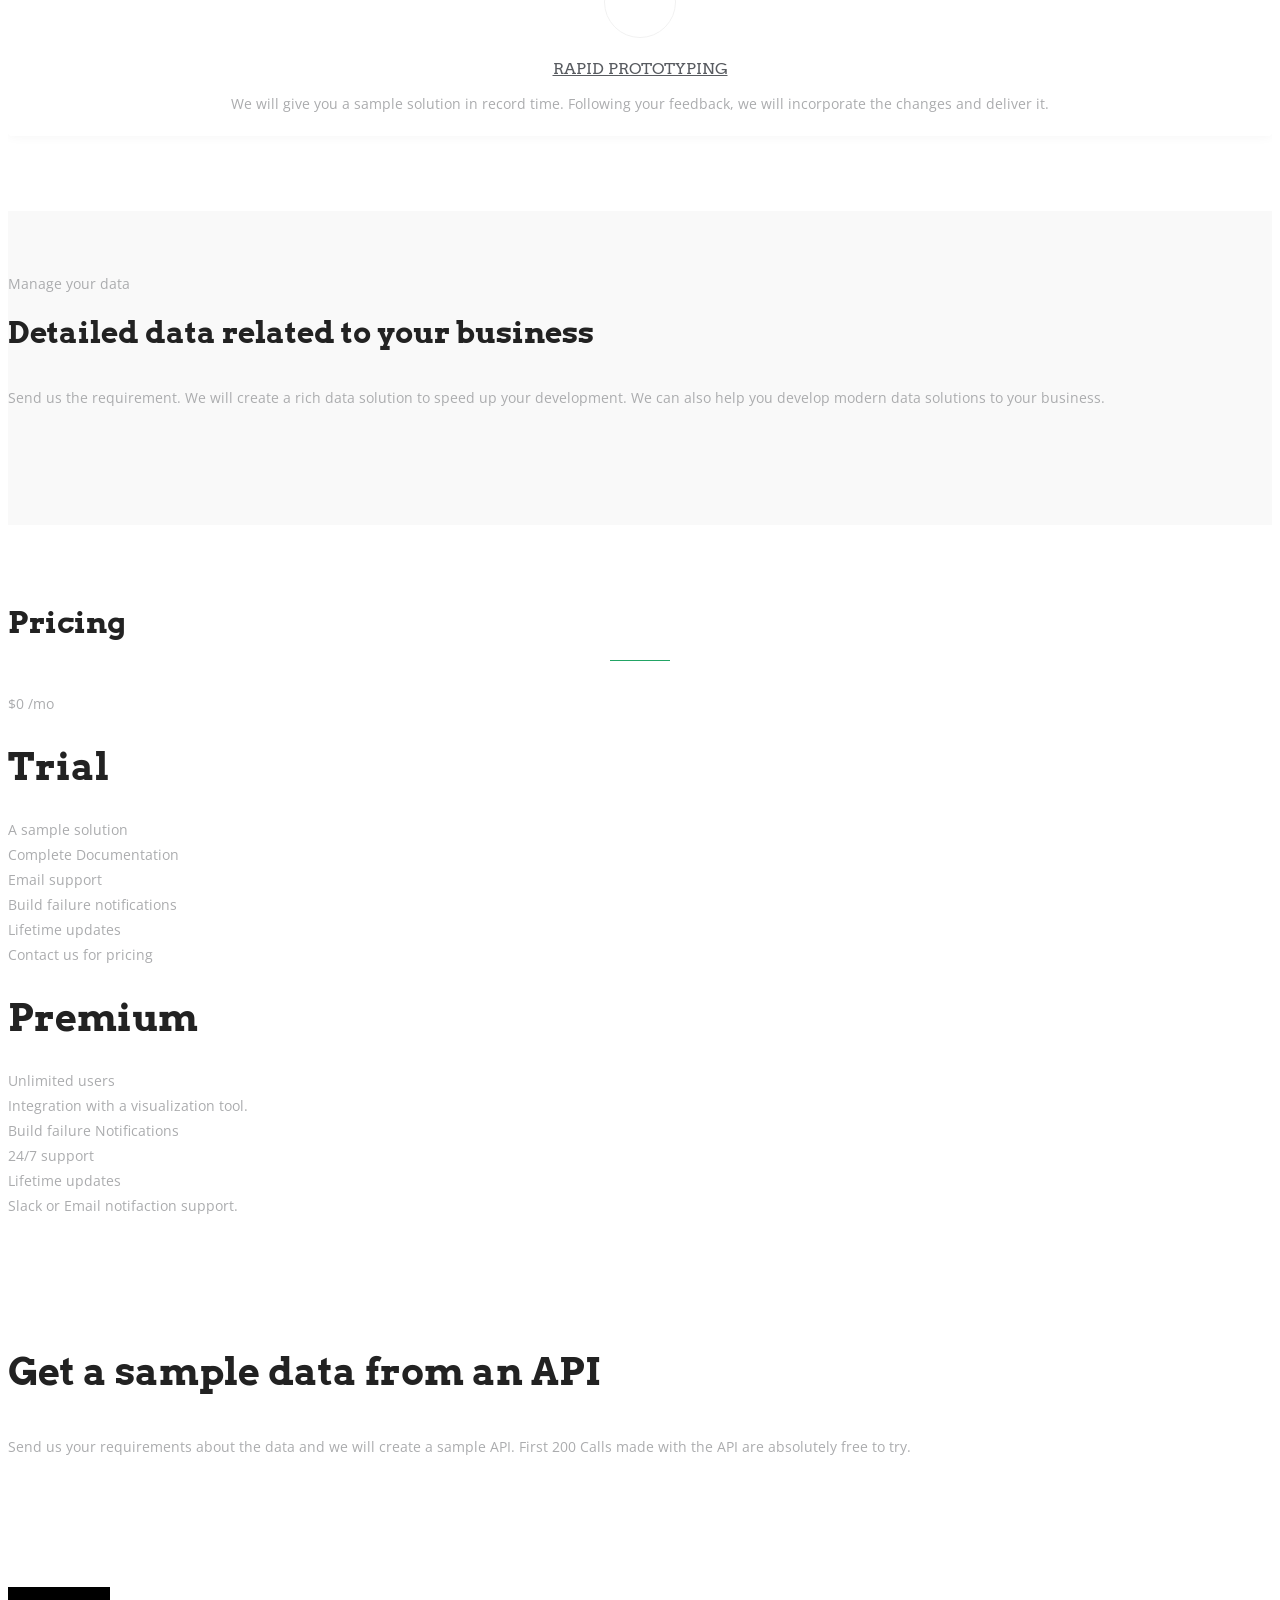
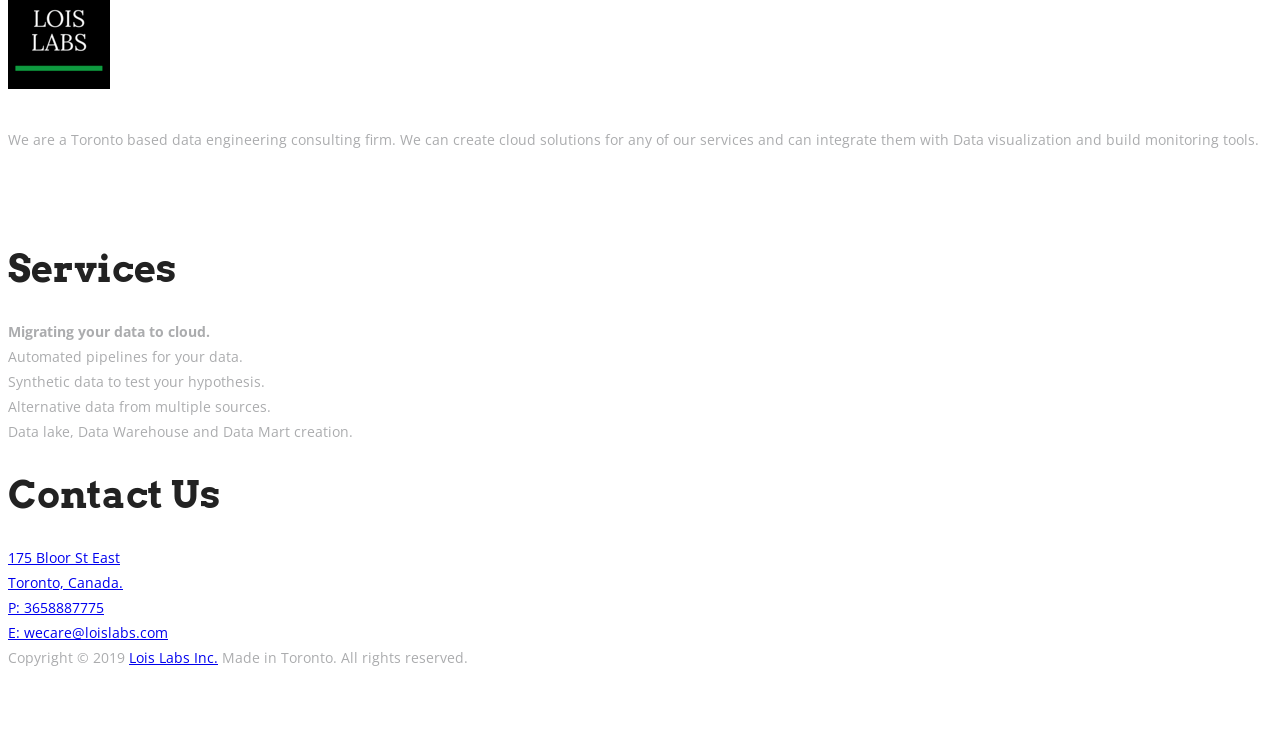
==== commit 78dba84f: "Update index.html" ====
--- a/index.html
+++ b/index.html
@@ -102,7 +102,7 @@
               </div>
               <div class="services-content">
                 <h3><a href="#">Fixing your data strategy</a></h3>
-                <p>We have a great experience in product and service sectors and can help you fix your data strategy. </p>
+                <p>We have a great experience in product and service sectors and can help you fix your data strategy. Thinking about gamifying user data but strict on budget for an in house data engineer? Try us..</p>
               </div>
             </div>
           </div>
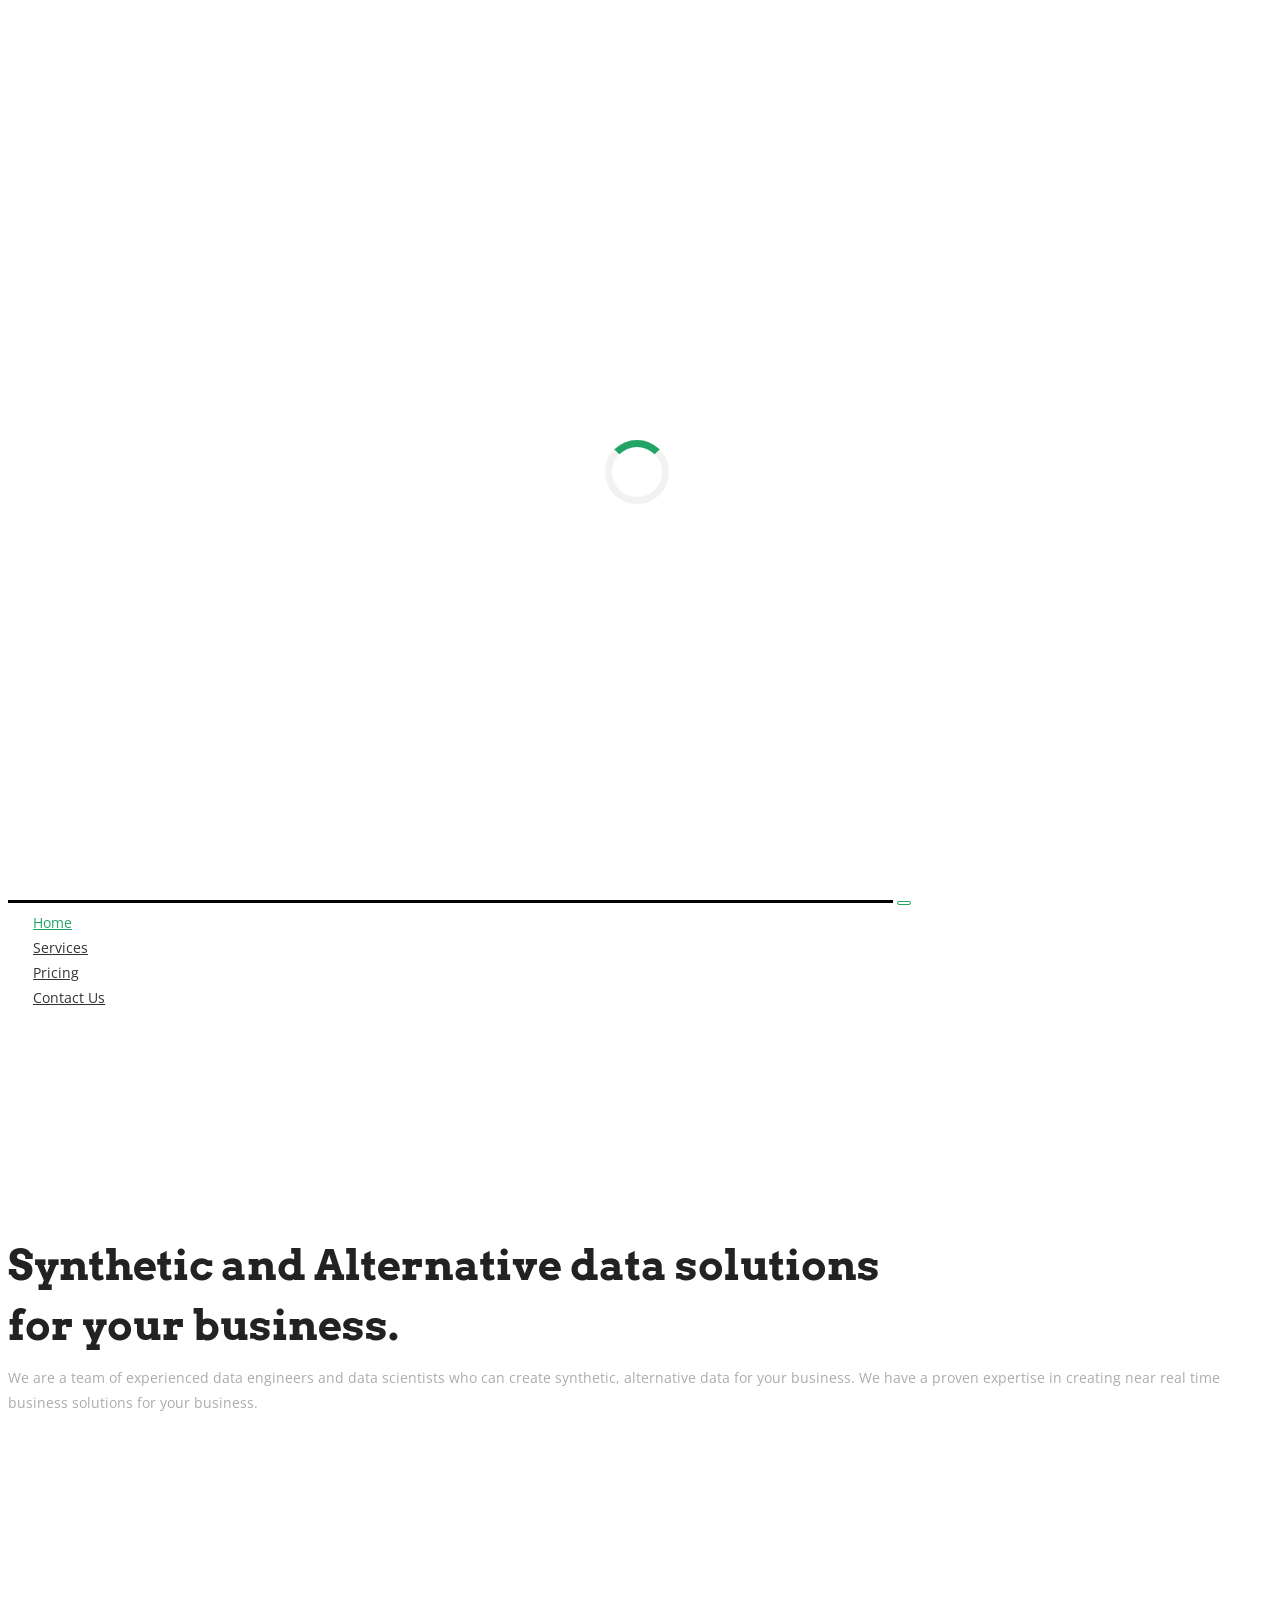
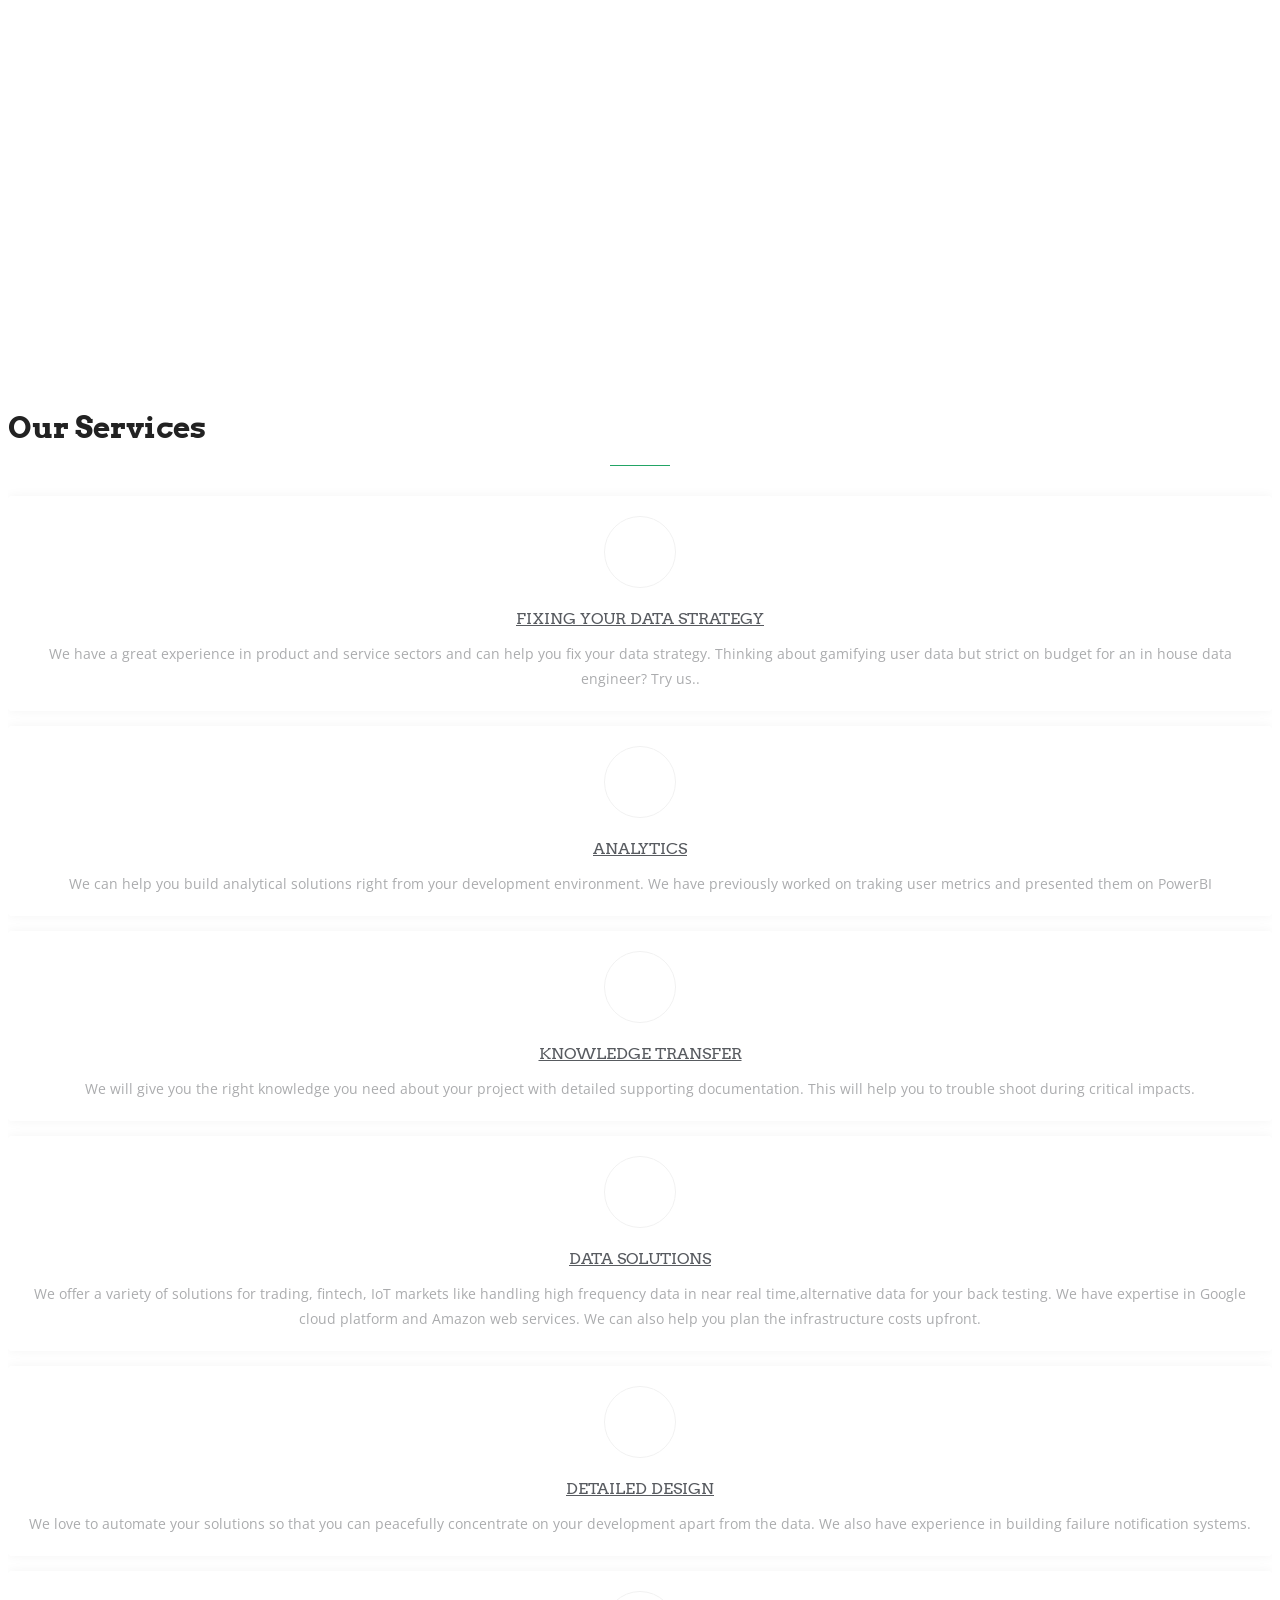
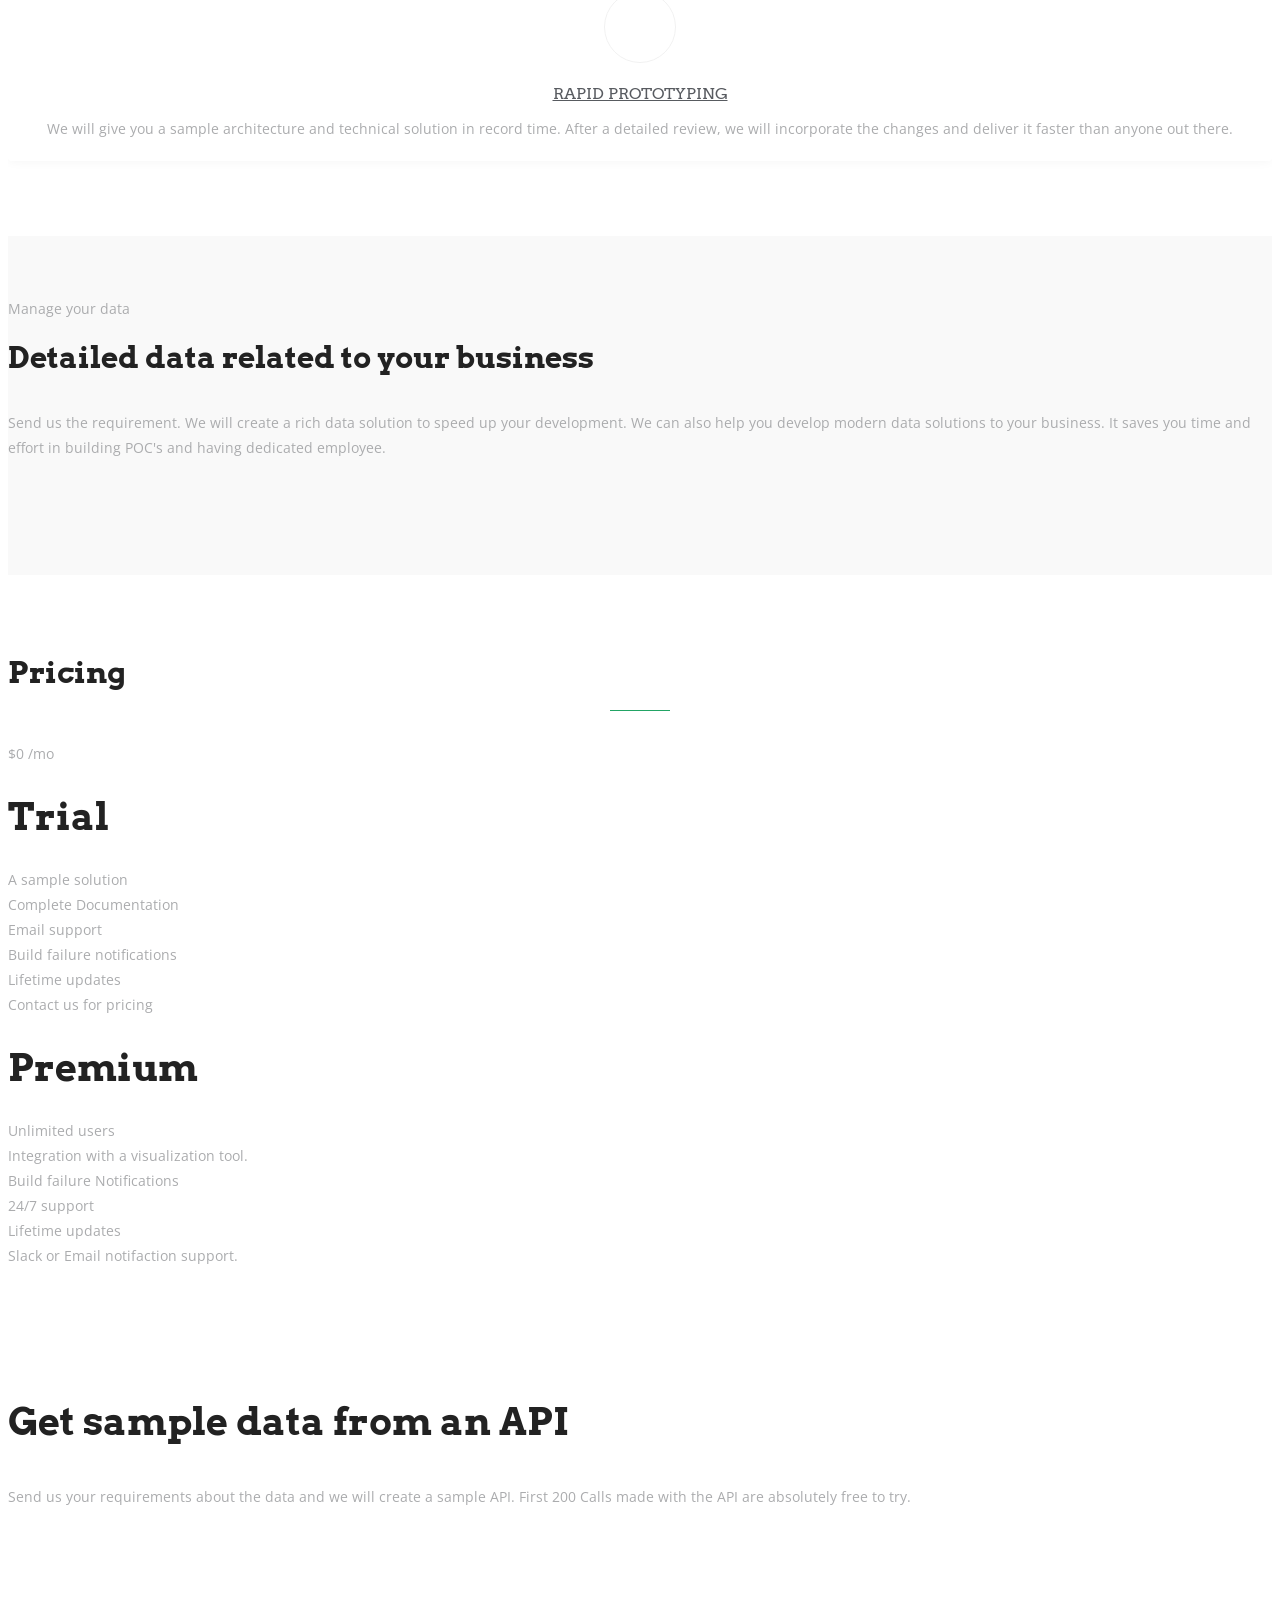
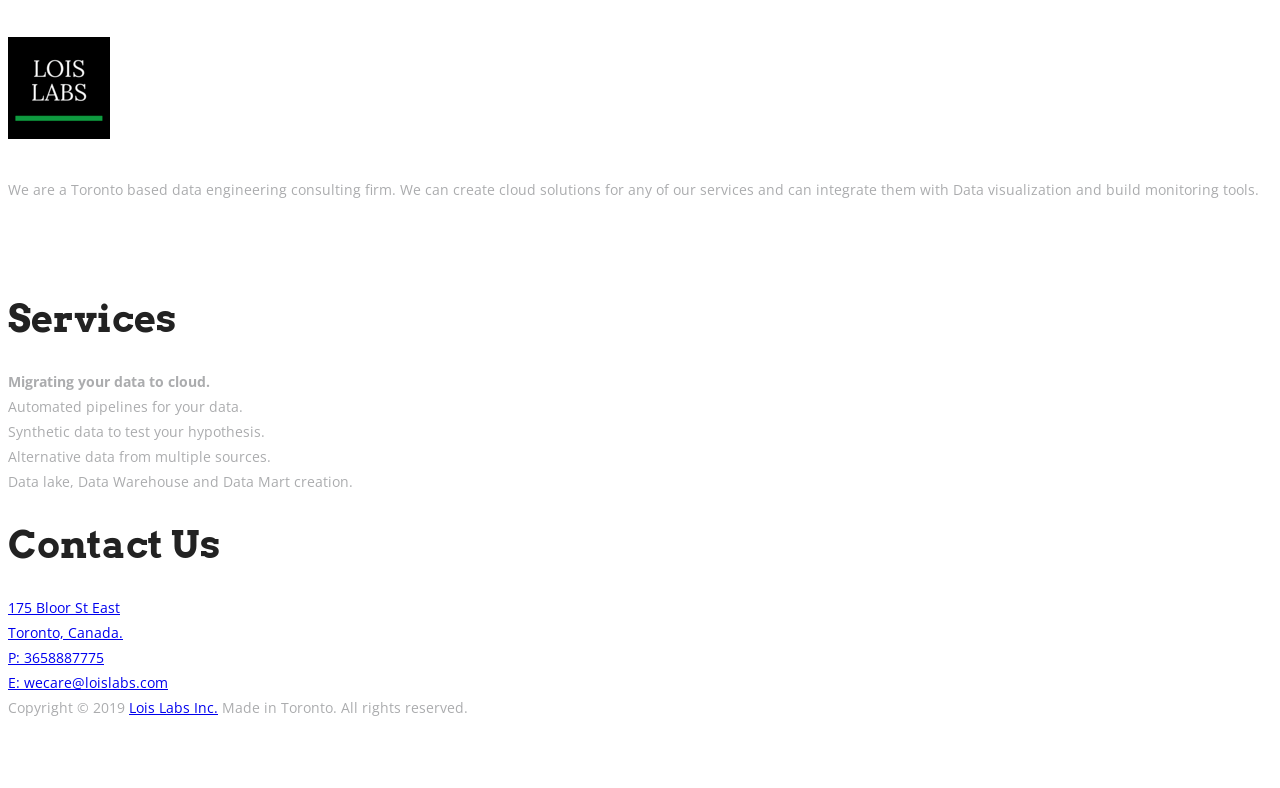
==== commit 6f35fd3e: "Update index.html" ====
--- a/index.html
+++ b/index.html
@@ -114,7 +114,7 @@
               </div>
               <div class="services-content">
                 <h3><a href="#">Analytics</a></h3>
-                <p>We can help you build analytical solutions right from your development environment. </p>
+                <p>We can help you build analytical solutions right from your development environment. We have previously worked on traking user metrics and presented them on PowerBI </p>
               </div>
             </div>
           </div>
@@ -126,7 +126,7 @@
               </div>
               <div class="services-content">
                 <h3><a href="#">knowledge transfer</a></h3>
-                <p>We will give you the right knowledge you need with supporting documentation. </p>
+                <p>We will give you the right knowledge you need about your project with detailed supporting documentation. This will help you to trouble shoot during critical impacts.</p>
               </div>
             </div>
           </div>
@@ -138,7 +138,7 @@
               </div>
               <div class="services-content">
                 <h3><a href="#">Data Solutions</a></h3>
-                <p>We offer cloud solutions to manage your data thus making it fault tolerant. </p>
+                <p>We offer a variety of solutions for trading, fintech, IoT markets like handling high frequency data in near real time,alternative data for your back testing. We have expertise in Google cloud platform and Amazon web services. We can also help you plan the infrastructure costs upfront.</p>
               </div>
             </div>
           </div>
@@ -150,7 +150,7 @@
               </div>
               <div class="services-content">
                 <h3><a href="#">Detailed design</a></h3>
-                <p>We love to automate your solutions so that you can peacefully concentrate on your development. </p>
+                <p>We love to automate your solutions so that you can peacefully concentrate on your development apart from the data. We also have experience in building failure notification systems. </p>
               </div>
             </div>
           </div>
@@ -162,7 +162,7 @@
               </div>
               <div class="services-content">
                 <h3><a href="#">Rapid prototyping</a></h3>
-                <p>We will give you a sample solution in record time. Following your feedback, we will incorporate the changes and deliver it. </p>
+                <p>We will give you a sample architecture and technical solution in record time. After a detailed review, we will incorporate the changes and deliver it faster than anyone out there. </p>
               </div>
             </div>
           </div>
@@ -184,7 +184,7 @@
                 </div>
                 <div class="content">
                   <p>
-                    Send us the requirement. We will create a rich data solution to speed up your development. We can also help you develop modern data solutions to your business. 
+                    Send us the requirement. We will create a rich data solution to speed up your development. We can also help you develop modern data solutions to your business. It saves you time and effort in building POC's and having dedicated employee. 
                   </p>
                 </div>
               </div>
@@ -256,7 +256,7 @@
         <div class="row">
           <div class="col-lg-6 col-md-6 col-xs-12 wow fadeInLeft" data-wow-delay="0.3s">           
             <div class="cta-text">
-              <h4>Get a sample data from an API</h4>
+              <h4>Get sample data from an API</h4>
               <p>Send us your requirements about the data and we will create a sample API. First 200 Calls made with the API are absolutely free to try. </p>
             </div>
           </div>
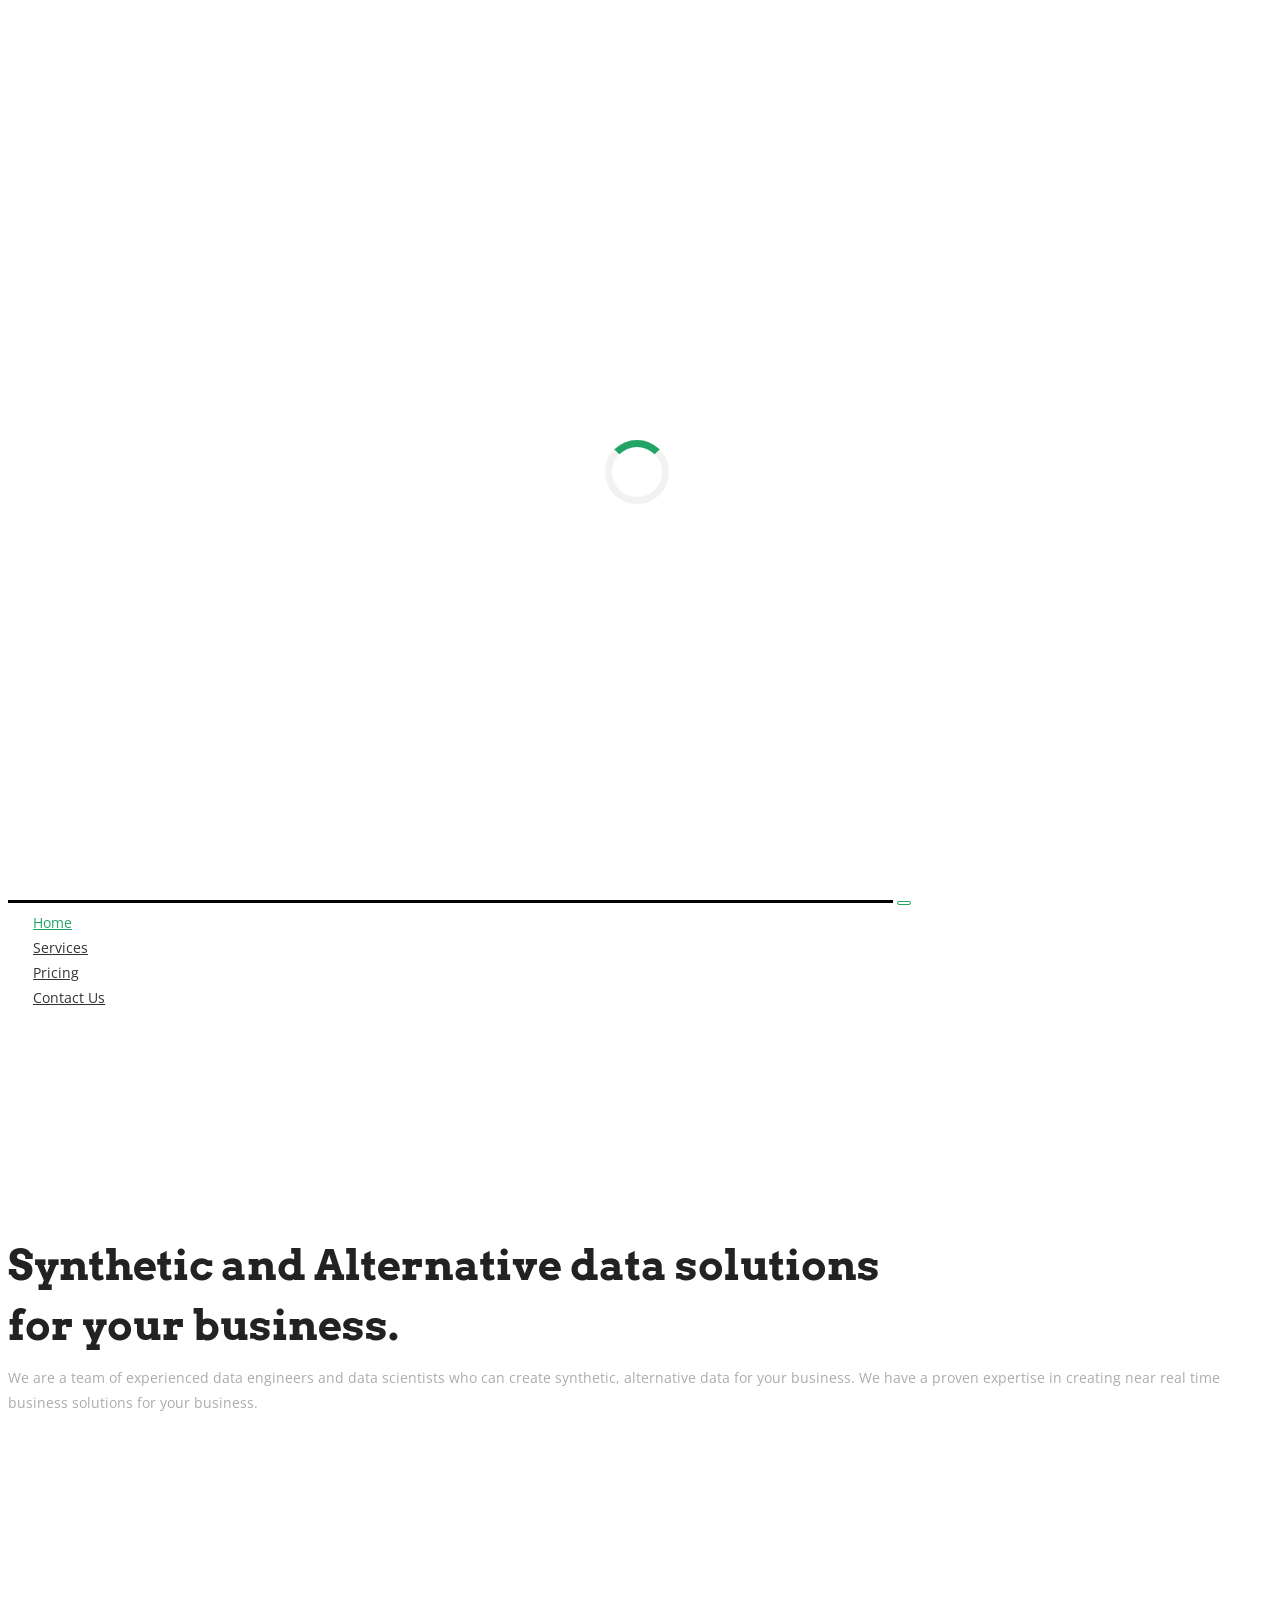
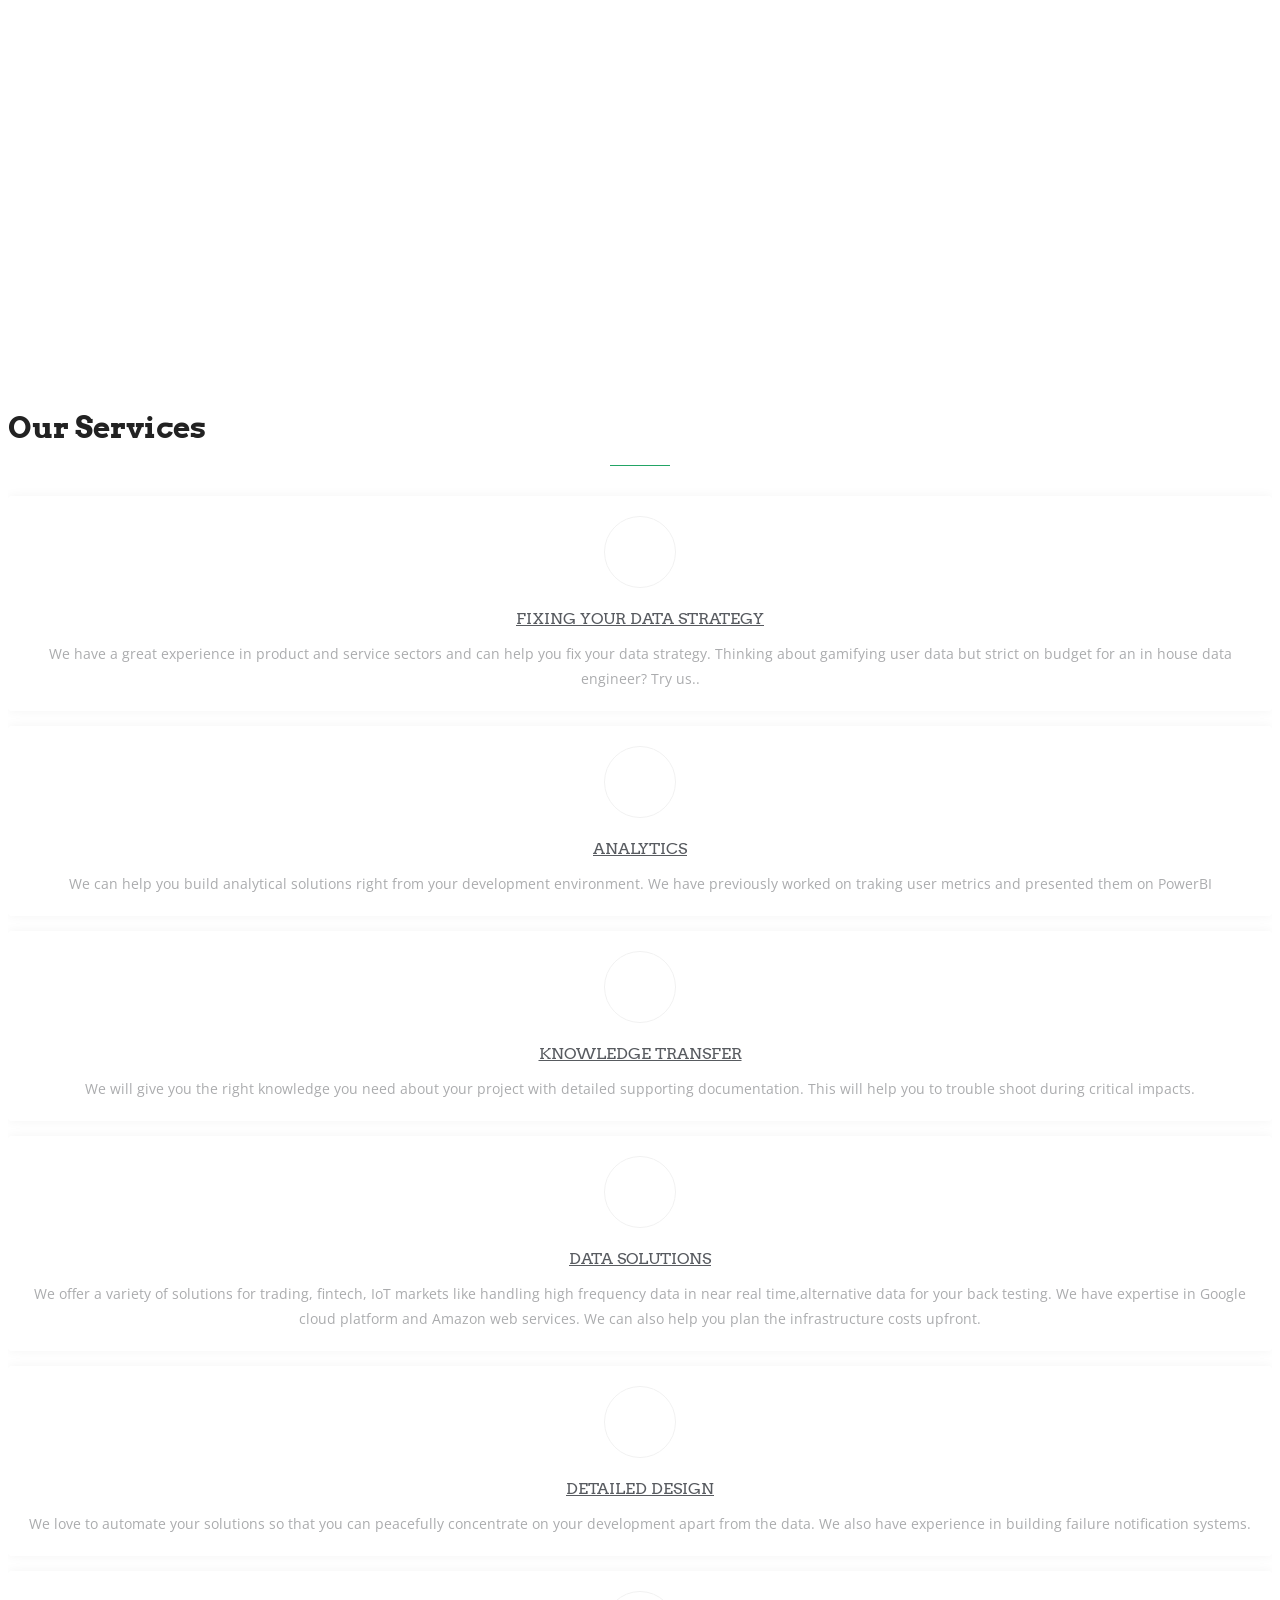
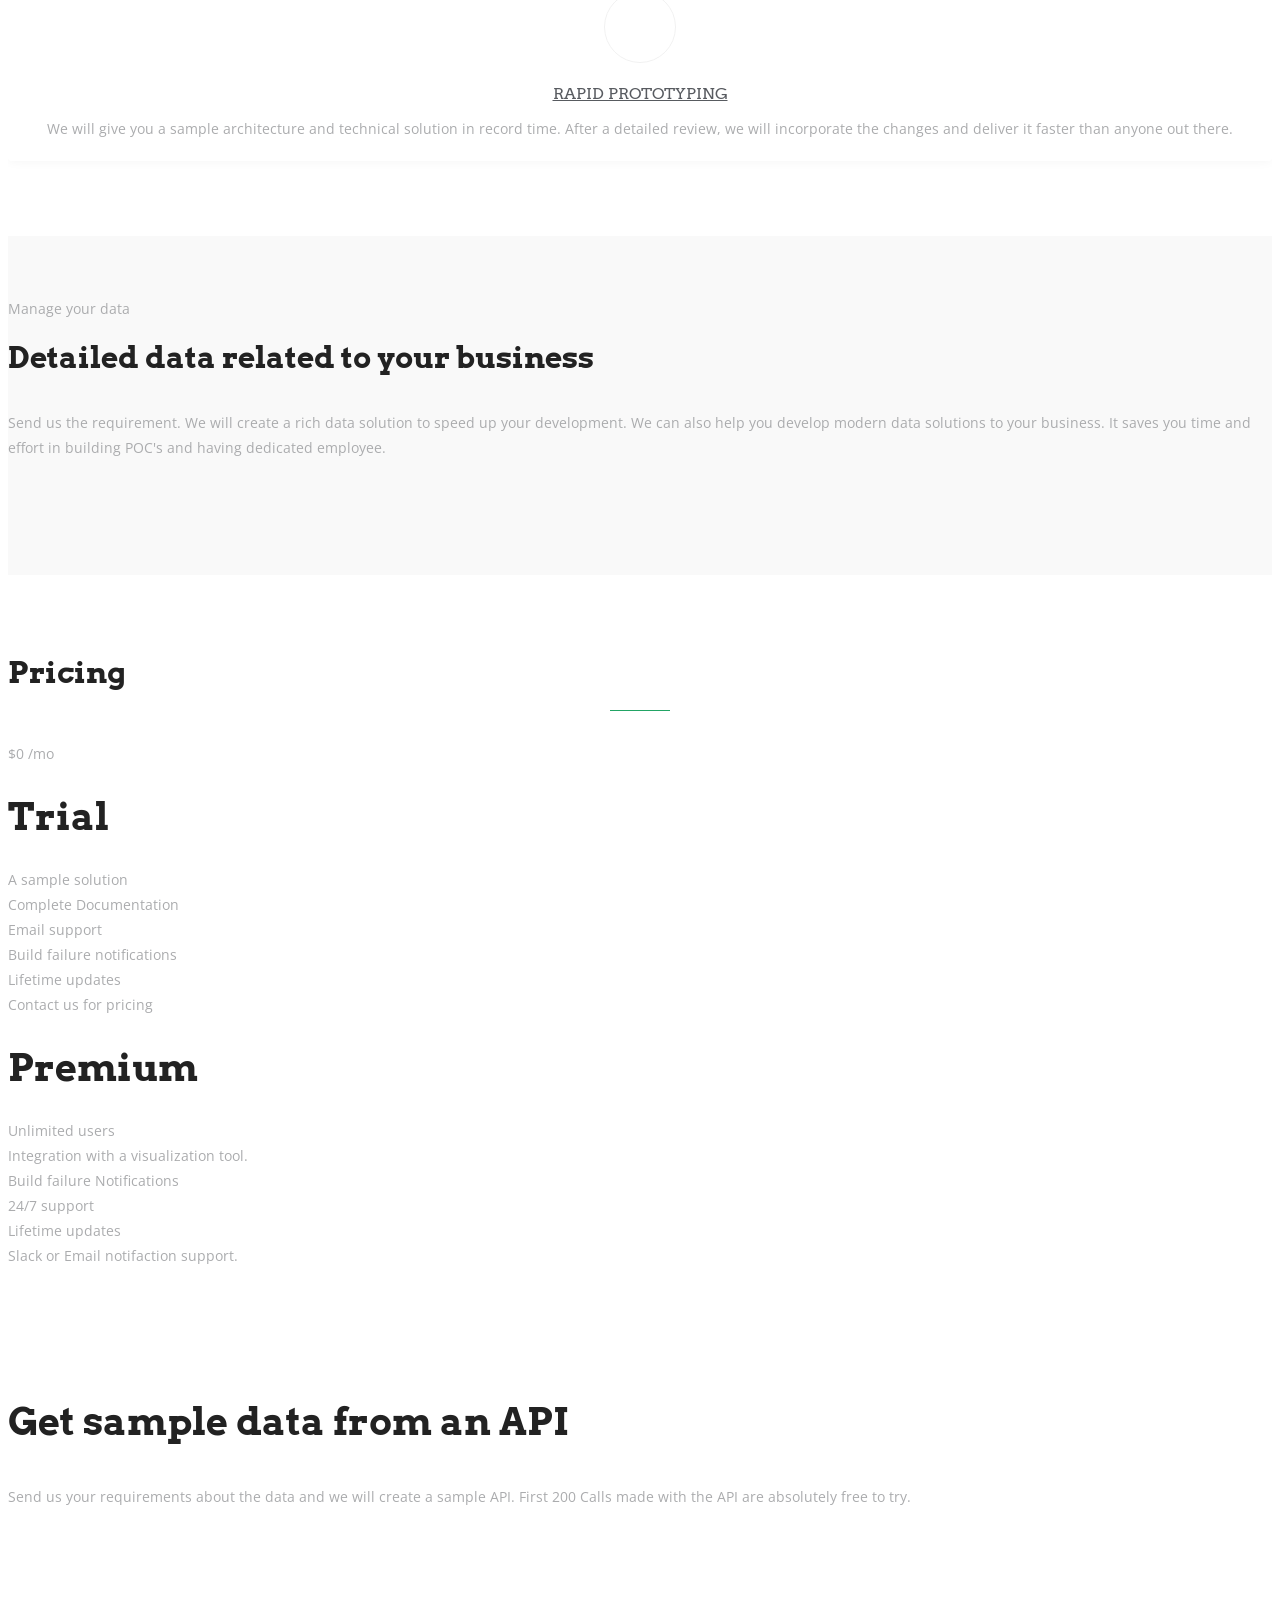
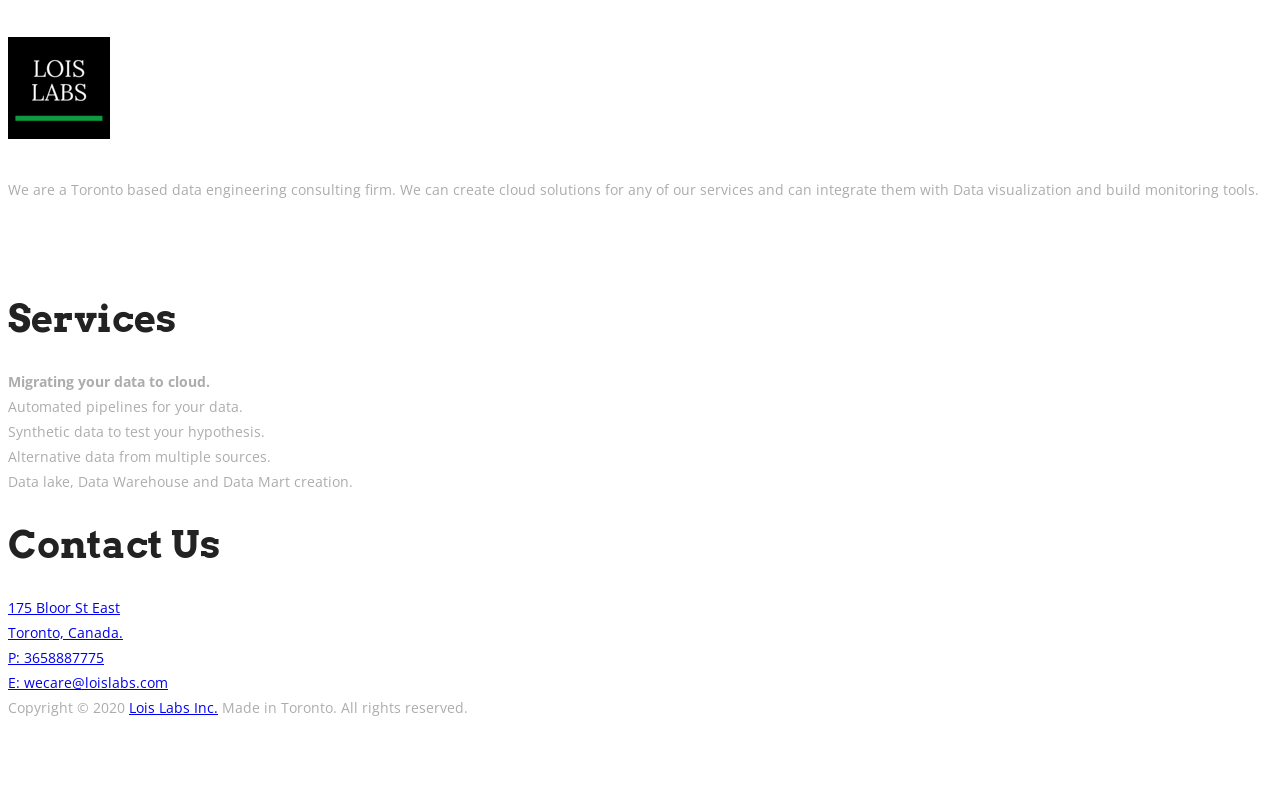
==== commit 7a1923b8: "Update index.html" ====
--- a/index.html
+++ b/index.html
@@ -311,7 +311,7 @@
           <div class="row">
             <div class="col-md-12">
               <div class="copyright-content">
-                <p>Copyright © 2019 <a rel="nofollow" href="https://loislabs.com">Lois Labs Inc.</a> Made in Toronto. All rights reserved.</p>
+                <p>Copyright © 2020 <a rel="nofollow" href="https://loislabs.com">Lois Labs Inc.</a> Made in Toronto. All rights reserved.</p>
               </div>
             </div>
           </div>
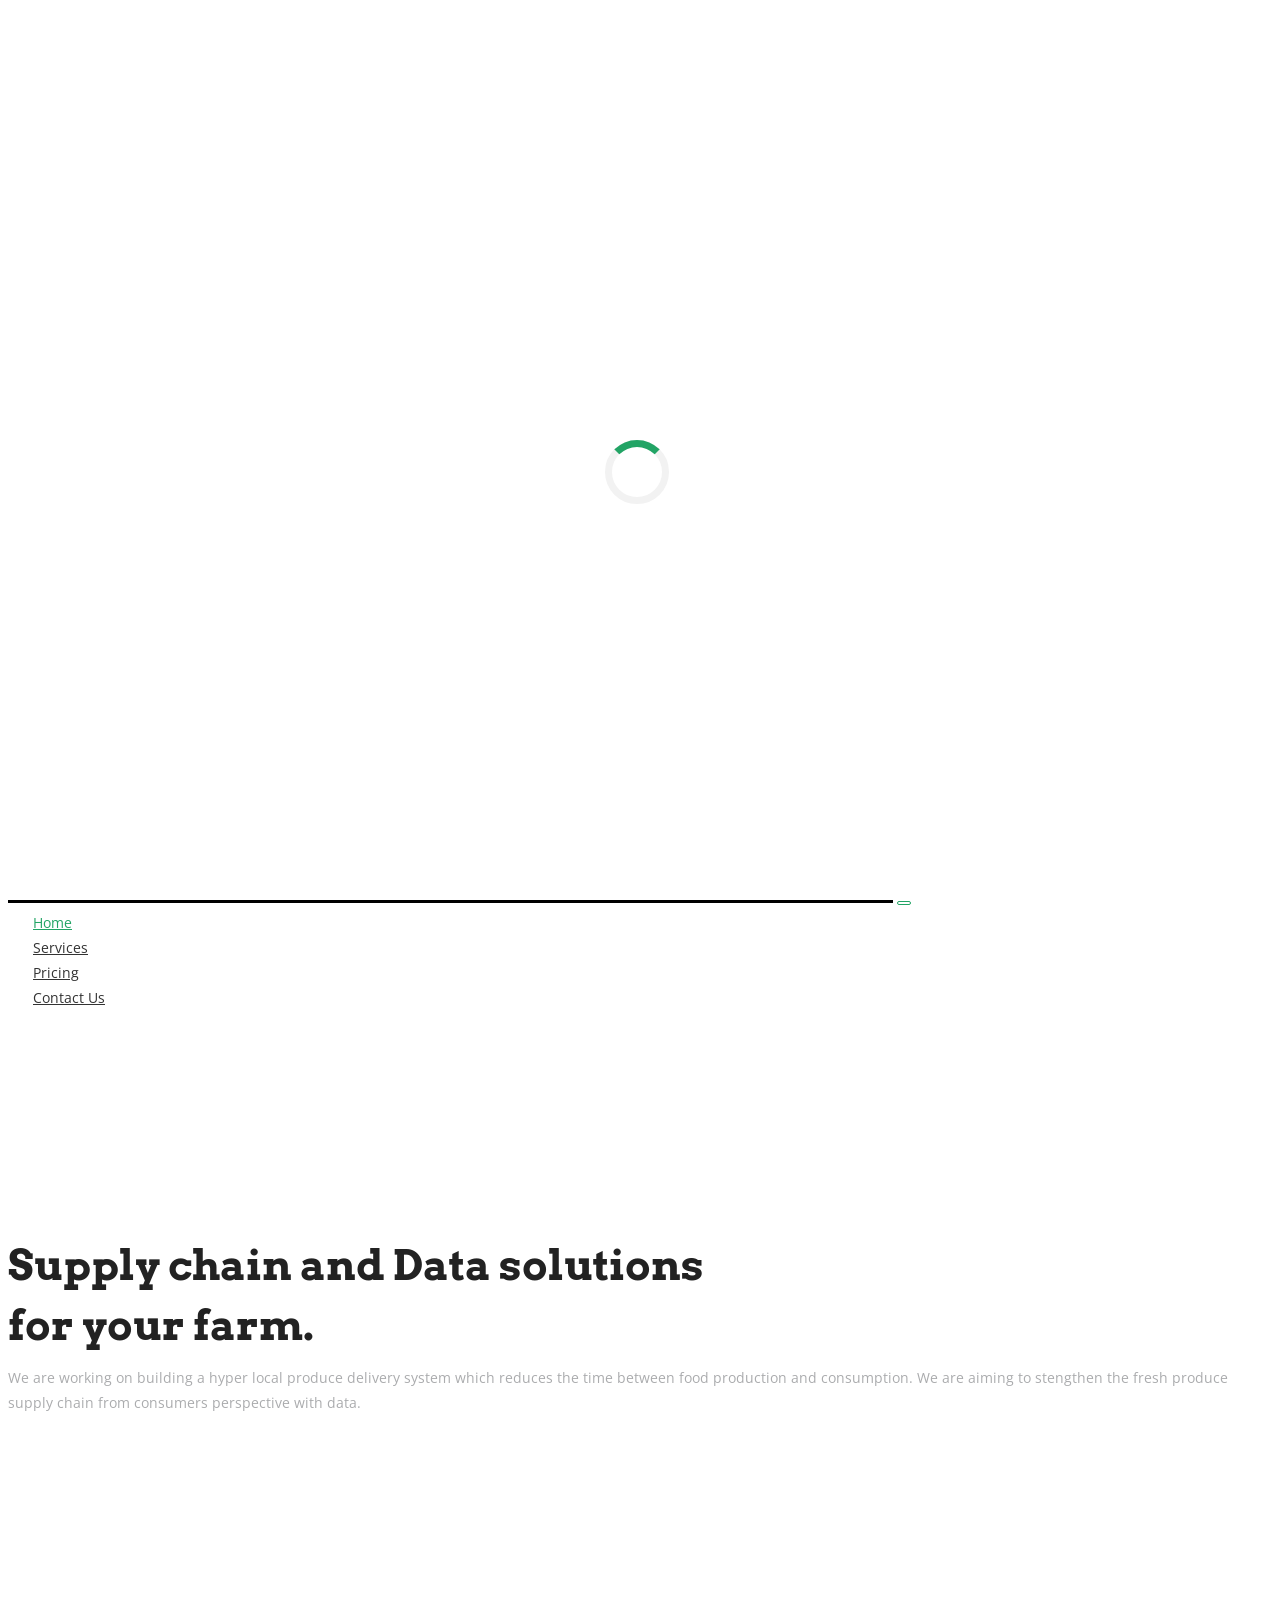
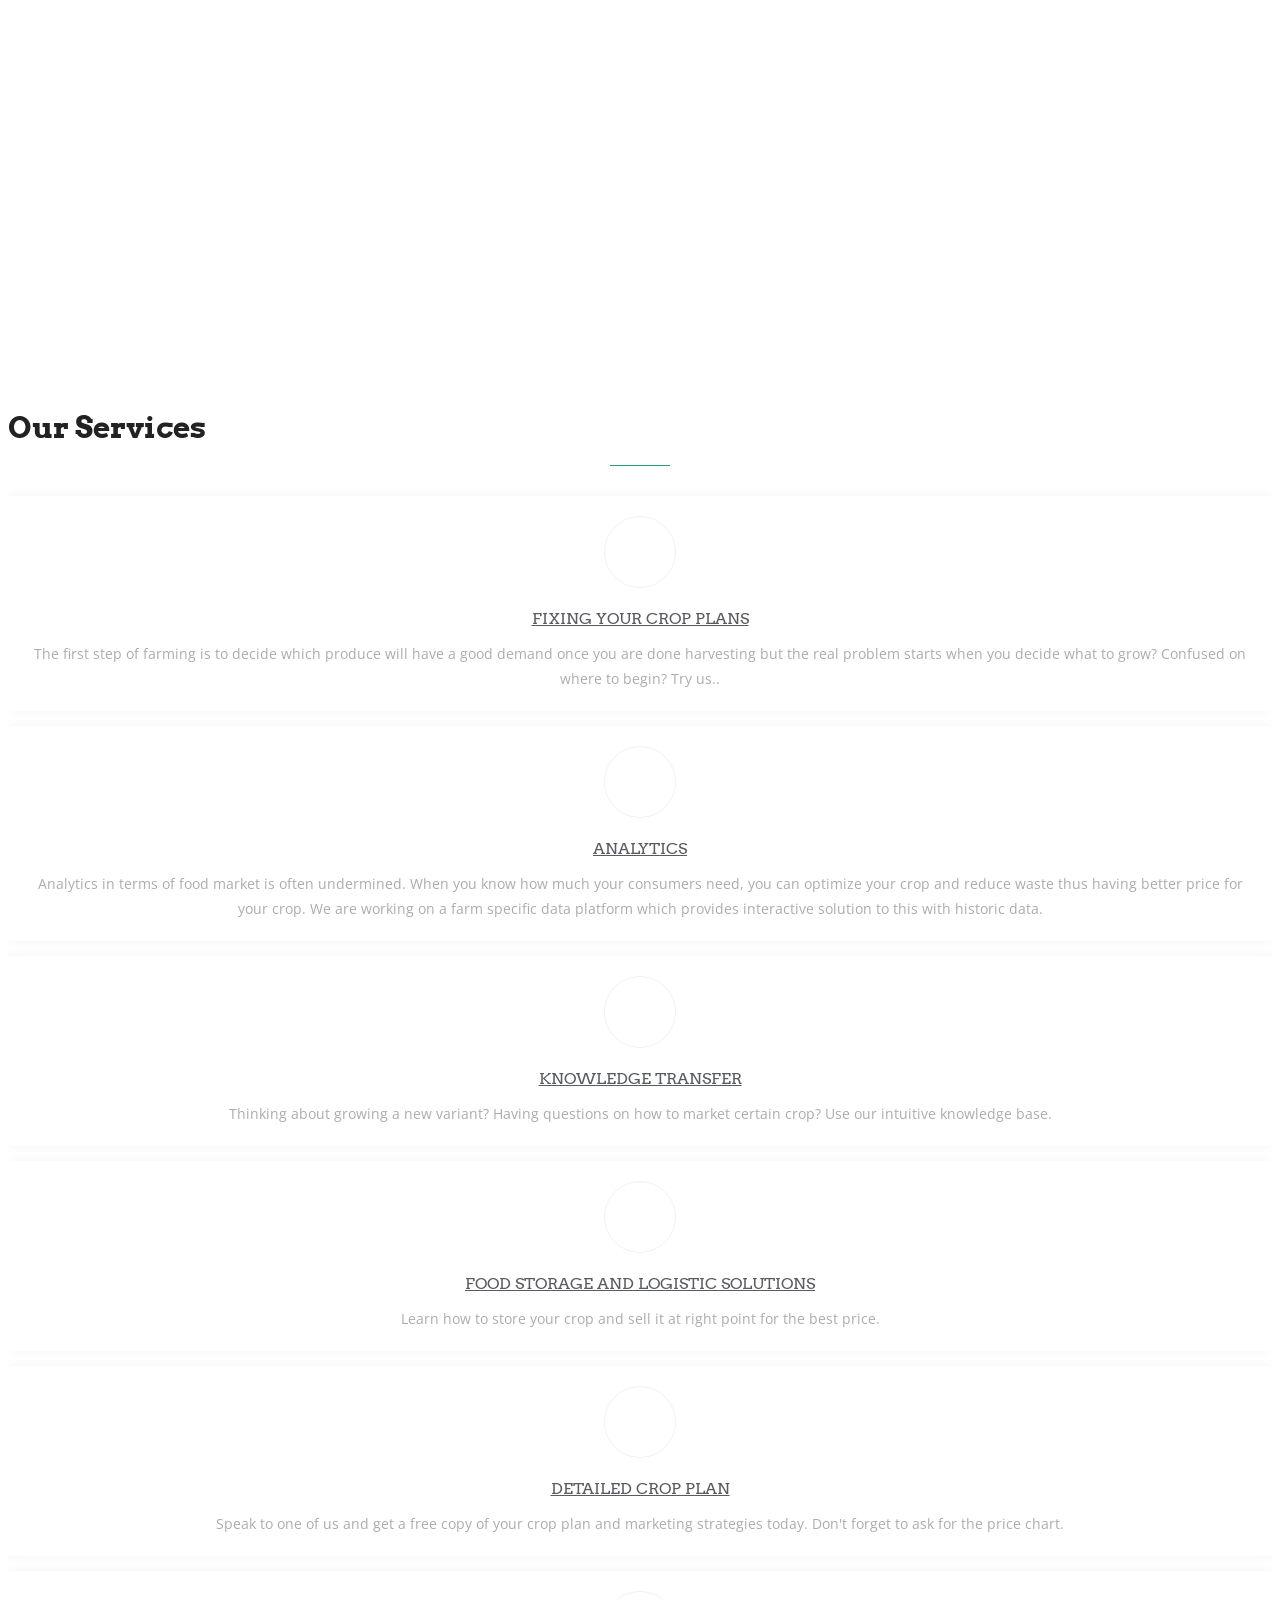
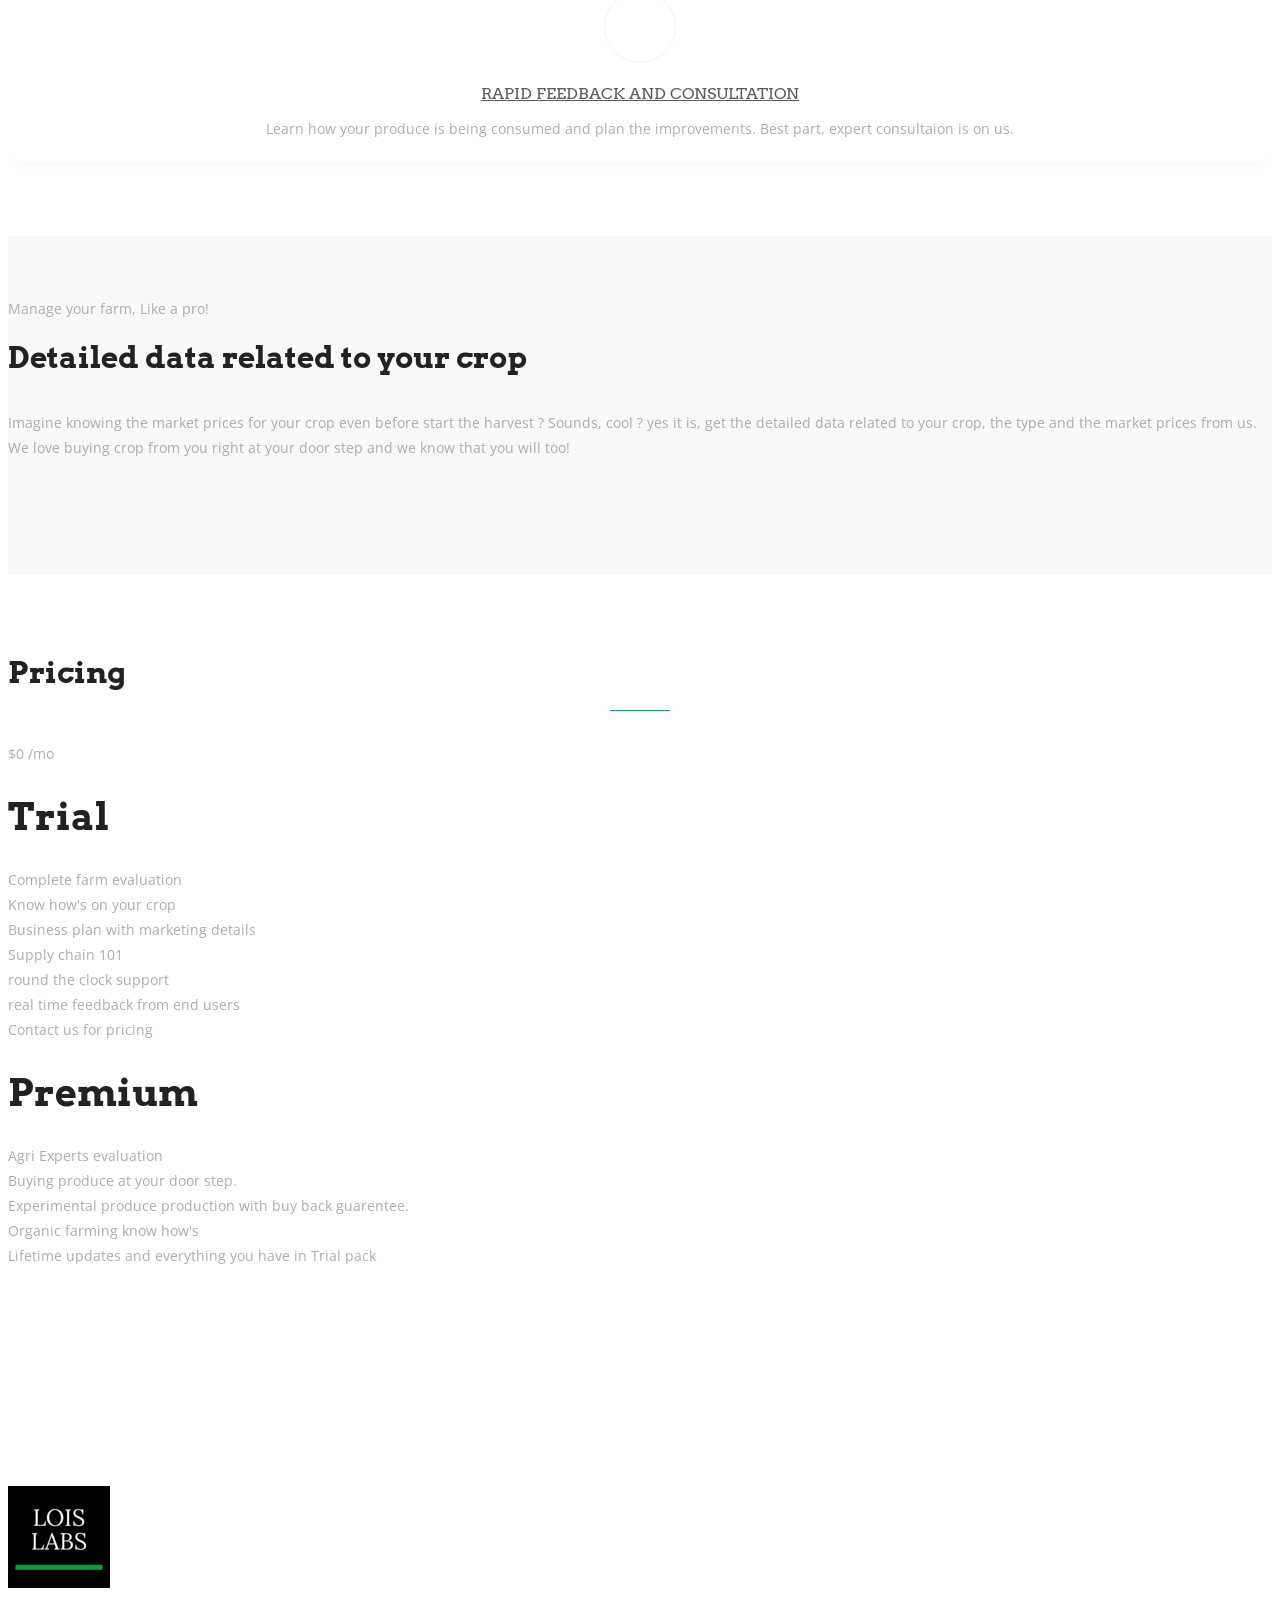
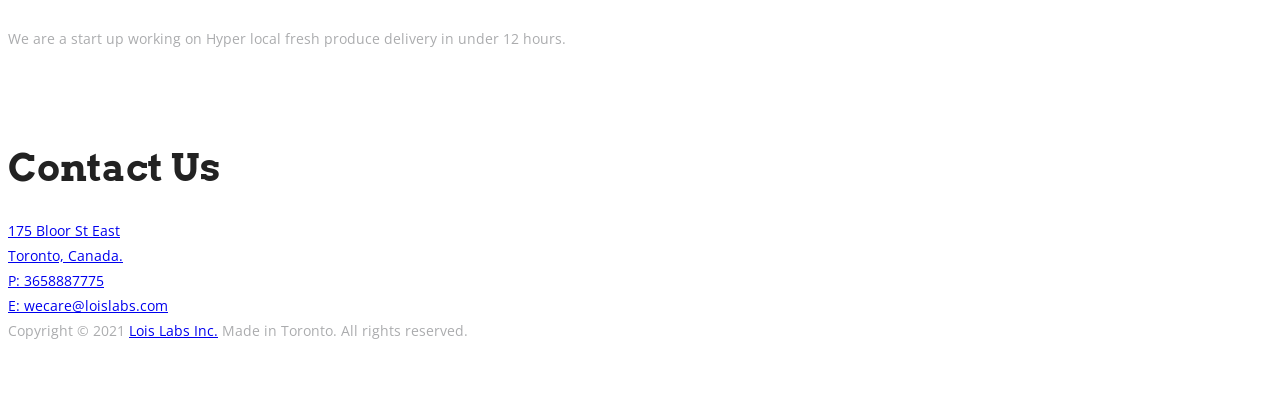
==== commit e073b46e: "Update index.html" ====
--- a/index.html
+++ b/index.html
@@ -1,4 +1,4 @@
- <!DOCTYPE html>
+<!DOCTYPE html>
 <html lang="en">
   <head>
     <!-- Required meta tags -->
@@ -69,8 +69,8 @@
           <div class="row">
             <div class="col-lg-7 col-md-12 col-sm-12 col-xs-12">
               <div class="contents">
-                <h2 class="head-title">Synthetic and Alternative data solutions<br>for your business.</h2>
-                <p>We are a team of experienced data engineers and data scientists who can create synthetic, alternative data for your business. We have a proven expertise in creating near real time business solutions for your business.</p>
+                <h2 class="head-title">Supply chain and Data solutions<br>for your farm.</h2>
+                <p>We are working on building a hyper local produce delivery system which reduces the time between food production and consumption. We are aiming to stengthen the fresh produce supply chain from consumers perspective with data.</p>
               </div>
             </div>
             <div class="col-lg-5 col-md-12 col-sm-12 col-xs-12">
@@ -101,8 +101,8 @@
                 <i class="lni-cog"></i>
               </div>
               <div class="services-content">
-                <h3><a href="#">Fixing your data strategy</a></h3>
-                <p>We have a great experience in product and service sectors and can help you fix your data strategy. Thinking about gamifying user data but strict on budget for an in house data engineer? Try us..</p>
+                <h3><a href="#">Fixing your crop plans</a></h3>
+                <p>The first step of farming is to decide which produce will have a good demand once you are done harvesting but the real problem starts when you decide what to grow? Confused on where to begin? Try us..</p>
               </div>
             </div>
           </div>
@@ -114,7 +114,7 @@
               </div>
               <div class="services-content">
                 <h3><a href="#">Analytics</a></h3>
-                <p>We can help you build analytical solutions right from your development environment. We have previously worked on traking user metrics and presented them on PowerBI </p>
+                <p>Analytics in terms of food market is often undermined. When you know how much your consumers need, you can optimize your crop and reduce waste thus having better price for your crop. We are working on a farm specific data platform which provides interactive solution to this with historic data.</p>
               </div>
             </div>
           </div>
@@ -126,7 +126,7 @@
               </div>
               <div class="services-content">
                 <h3><a href="#">knowledge transfer</a></h3>
-                <p>We will give you the right knowledge you need about your project with detailed supporting documentation. This will help you to trouble shoot during critical impacts.</p>
+                <p>Thinking about growing a new variant? Having questions on how to market certain crop? Use our intuitive knowledge base.</p>
               </div>
             </div>
           </div>
@@ -137,8 +137,8 @@
                 <i class="lni-layers"></i>
               </div>
               <div class="services-content">
-                <h3><a href="#">Data Solutions</a></h3>
-                <p>We offer a variety of solutions for trading, fintech, IoT markets like handling high frequency data in near real time,alternative data for your back testing. We have expertise in Google cloud platform and Amazon web services. We can also help you plan the infrastructure costs upfront.</p>
+                <h3><a href="#">Food storage and logistic Solutions</a></h3>
+                <p>Learn how to store your crop and sell it at right point for the best price.</p>
               </div>
             </div>
           </div>
@@ -149,8 +149,8 @@
                 <i class="lni-mobile"></i>
               </div>
               <div class="services-content">
-                <h3><a href="#">Detailed design</a></h3>
-                <p>We love to automate your solutions so that you can peacefully concentrate on your development apart from the data. We also have experience in building failure notification systems. </p>
+                <h3><a href="#">Detailed crop plan</a></h3>
+                <p>Speak to one of us and get a free copy of your crop plan and marketing strategies today. Don't forget to ask for the price chart. </p>
               </div>
             </div>
           </div>
@@ -161,8 +161,8 @@
                 <i class="lni-rocket"></i>
               </div>
               <div class="services-content">
-                <h3><a href="#">Rapid prototyping</a></h3>
-                <p>We will give you a sample architecture and technical solution in record time. After a detailed review, we will incorporate the changes and deliver it faster than anyone out there. </p>
+                <h3><a href="#">Rapid feedback and consultation</a></h3>
+                <p>Learn how your produce is being consumed and plan the improvements. Best part, expert consultaion is on us. </p>
               </div>
             </div>
           </div>
@@ -179,12 +179,12 @@
             <div class="about-wrapper wow fadeInLeft" data-wow-delay="0.3s">
               <div>
                 <div class="site-heading">
-                  <p class="mb-3">Manage your data</p>
-                  <h2 class="section-title">Detailed data related to your business</h2>
+                  <p class="mb-3">Manage your farm, Like a pro!</p>
+                  <h2 class="section-title">Detailed data related to your crop</h2>
                 </div>
                 <div class="content">
                   <p>
-                    Send us the requirement. We will create a rich data solution to speed up your development. We can also help you develop modern data solutions to your business. It saves you time and effort in building POC's and having dedicated employee. 
+                    Imagine knowing the market prices for your crop even before start the harvest ? Sounds, cool ? yes it is, get the detailed data related to your crop, the type and the market prices from us. We love buying crop from you right at your door step and we know that you will too! 
                   </p>
                 </div>
               </div>
@@ -217,11 +217,12 @@
                 <h3>Trial</h3>
               </div>
               <ul class="description">
-                <li>A sample solution</li>
-                <li>Complete Documentation</li>
-                <li>Email support</li>
-                <li>Build failure notifications</li>
-                <li>Lifetime updates</li>
+                <li>Complete farm evaluation</li>
+                <li>Know how's on your crop</li>
+                <li>Business plan with marketing details</li>
+                <li>Supply chain 101</li>
+                <li>round the clock support</li>
+                <li>real time feedback from end users </li>
               </ul>
             </div> 
           </div>
@@ -237,12 +238,11 @@
                 <h3>Premium</h3>
               </div>
               <ul class="description">
-                <li>Unlimited users</li>
-                <li>Integration with a visualization tool.</li>
-                <li>Build failure Notifications</li>
-                <li>24/7 support</li>
-                <li>Lifetime updates</li>
-                <li>Slack or Email notifaction support.</li>
+                <li>Agri Experts evaluation</li>
+                <li>Buying produce at your door step.</li>
+                <li>Experimental produce production with buy back guarentee.</li>
+                <li>Organic farming know how's</li>
+                <li>Lifetime updates and everything you have in Trial pack</li>
              </ul>
             </div> 
           </div>
@@ -254,12 +254,6 @@
     <section id="cta" class="section-padding">
       <div class="container">
         <div class="row">
-          <div class="col-lg-6 col-md-6 col-xs-12 wow fadeInLeft" data-wow-delay="0.3s">           
-            <div class="cta-text">
-              <h4>Get sample data from an API</h4>
-              <p>Send us your requirements about the data and we will create a sample API. First 200 Calls made with the API are absolutely free to try. </p>
-            </div>
-          </div>
         </div>
       </div>
     </section>
@@ -272,22 +266,12 @@
               <div class="widget">
                 <h3 class="footer-logo"><img src="assets/img/logo.png" alt=""></h3>
                 <div class="textwidget">
-                  <p>We are a Toronto based data engineering consulting firm. We can create cloud solutions for any of our services and can integrate them with Data visualization and build monitoring tools.</p>
+                  <p>We are a start up working on Hyper local fresh produce delivery in under 12 hours.</p>
                 </div>
                 <div class="social-icon">
                   <a class="linkedin" href="https://www.linkedin.com/company/lois-labs-inc/about/"><i class="lni-linkedin-filled"></i></a> 
                 </div>
               </div>
-            </div>
-            <div class="col-lg-3 col-md-6 col-sm-12 col-xs-12">
-              <h3 class="footer-titel">Services</h3>
-              <ul class="footer-link">
-                <li><strong>Migrating your data to cloud.</strong></li>
-                <li>Automated pipelines for your data.</li>
-                <li>Synthetic data to test your hypothesis.</li>
-                <li>Alternative data from multiple sources.</li>           
-                <li>Data lake, Data Warehouse and Data Mart creation.</li>           
-              </ul>
             </div>
             <div class="col-lg-3 col-md-6 col-sm-12 col-xs-12">
               <h3 class="footer-titel">Contact Us</h3>
@@ -311,7 +295,7 @@
           <div class="row">
             <div class="col-md-12">
               <div class="copyright-content">
-                <p>Copyright © 2020 <a rel="nofollow" href="https://loislabs.com">Lois Labs Inc.</a> Made in Toronto. All rights reserved.</p>
+                <p>Copyright © 2021 <a rel="nofollow" href="https://loislabs.com">Lois Labs Inc.</a> Made in Toronto. All rights reserved.</p>
               </div>
             </div>
           </div>
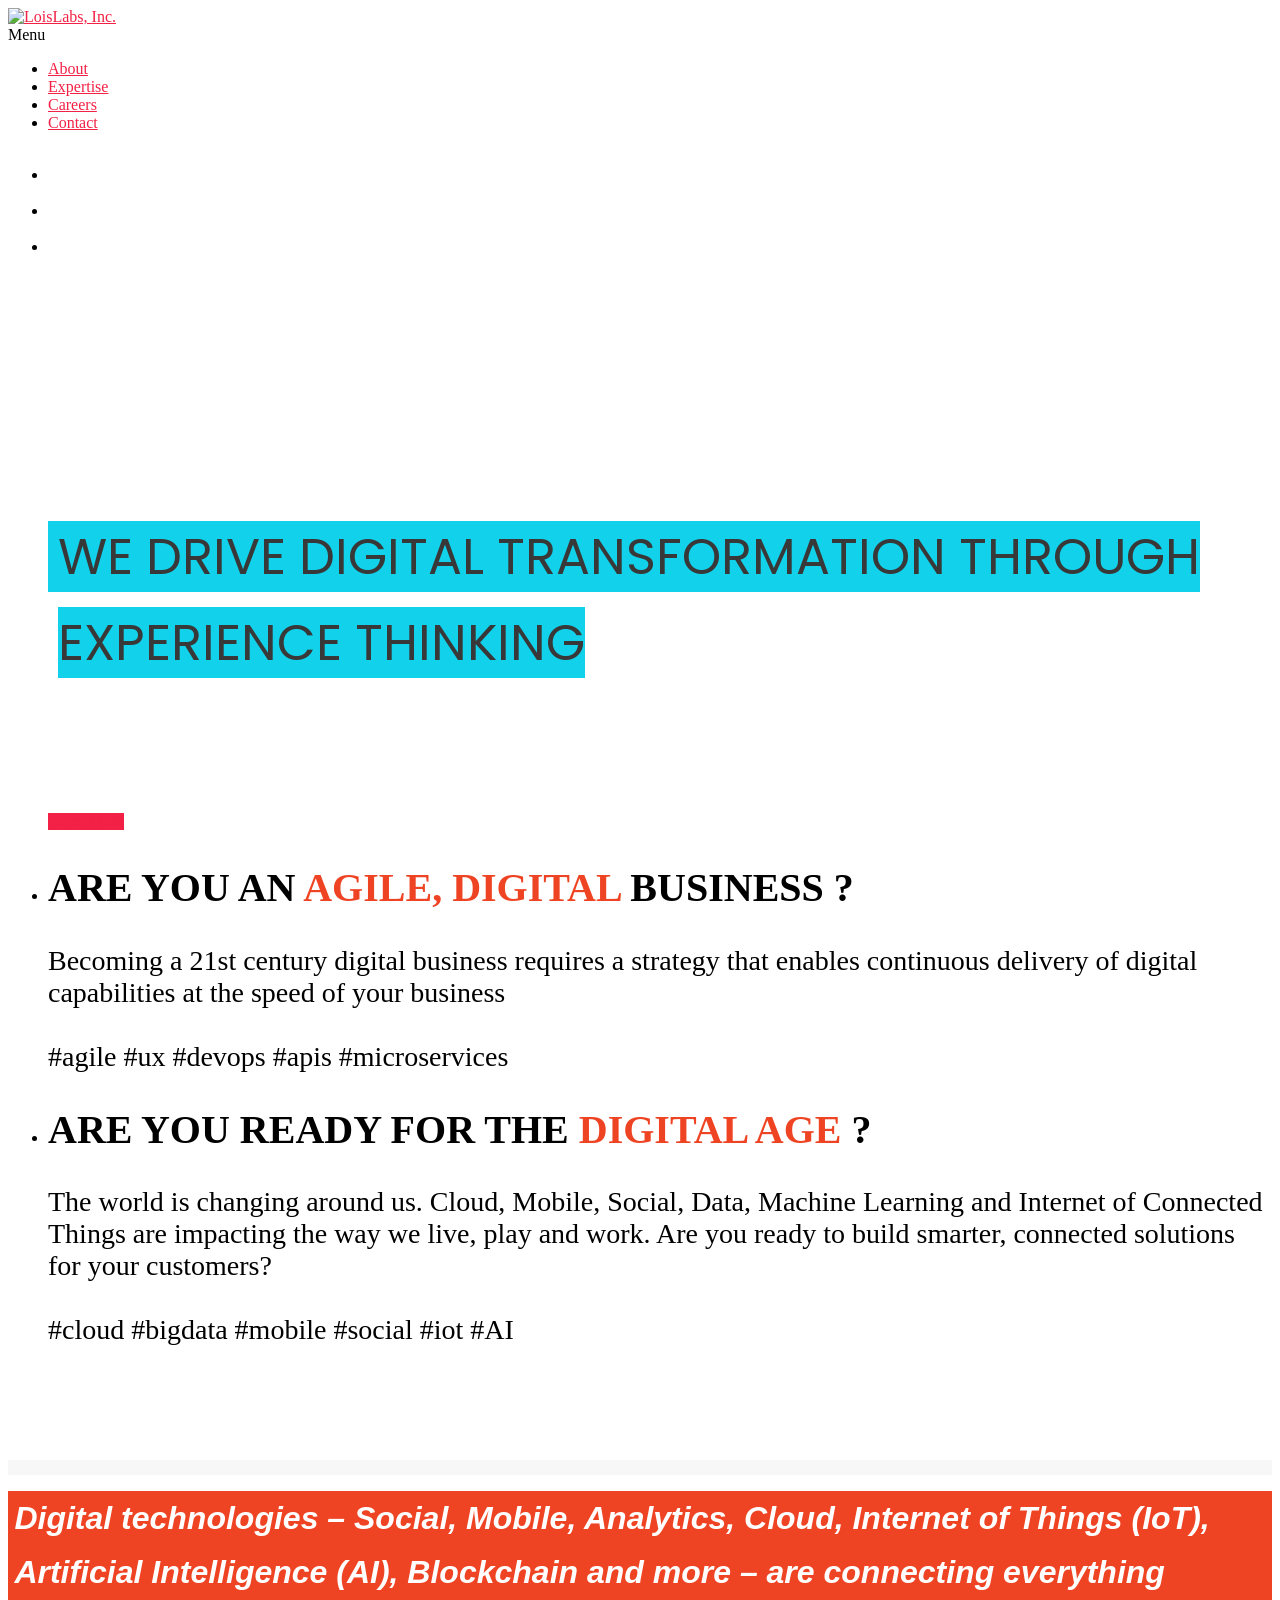
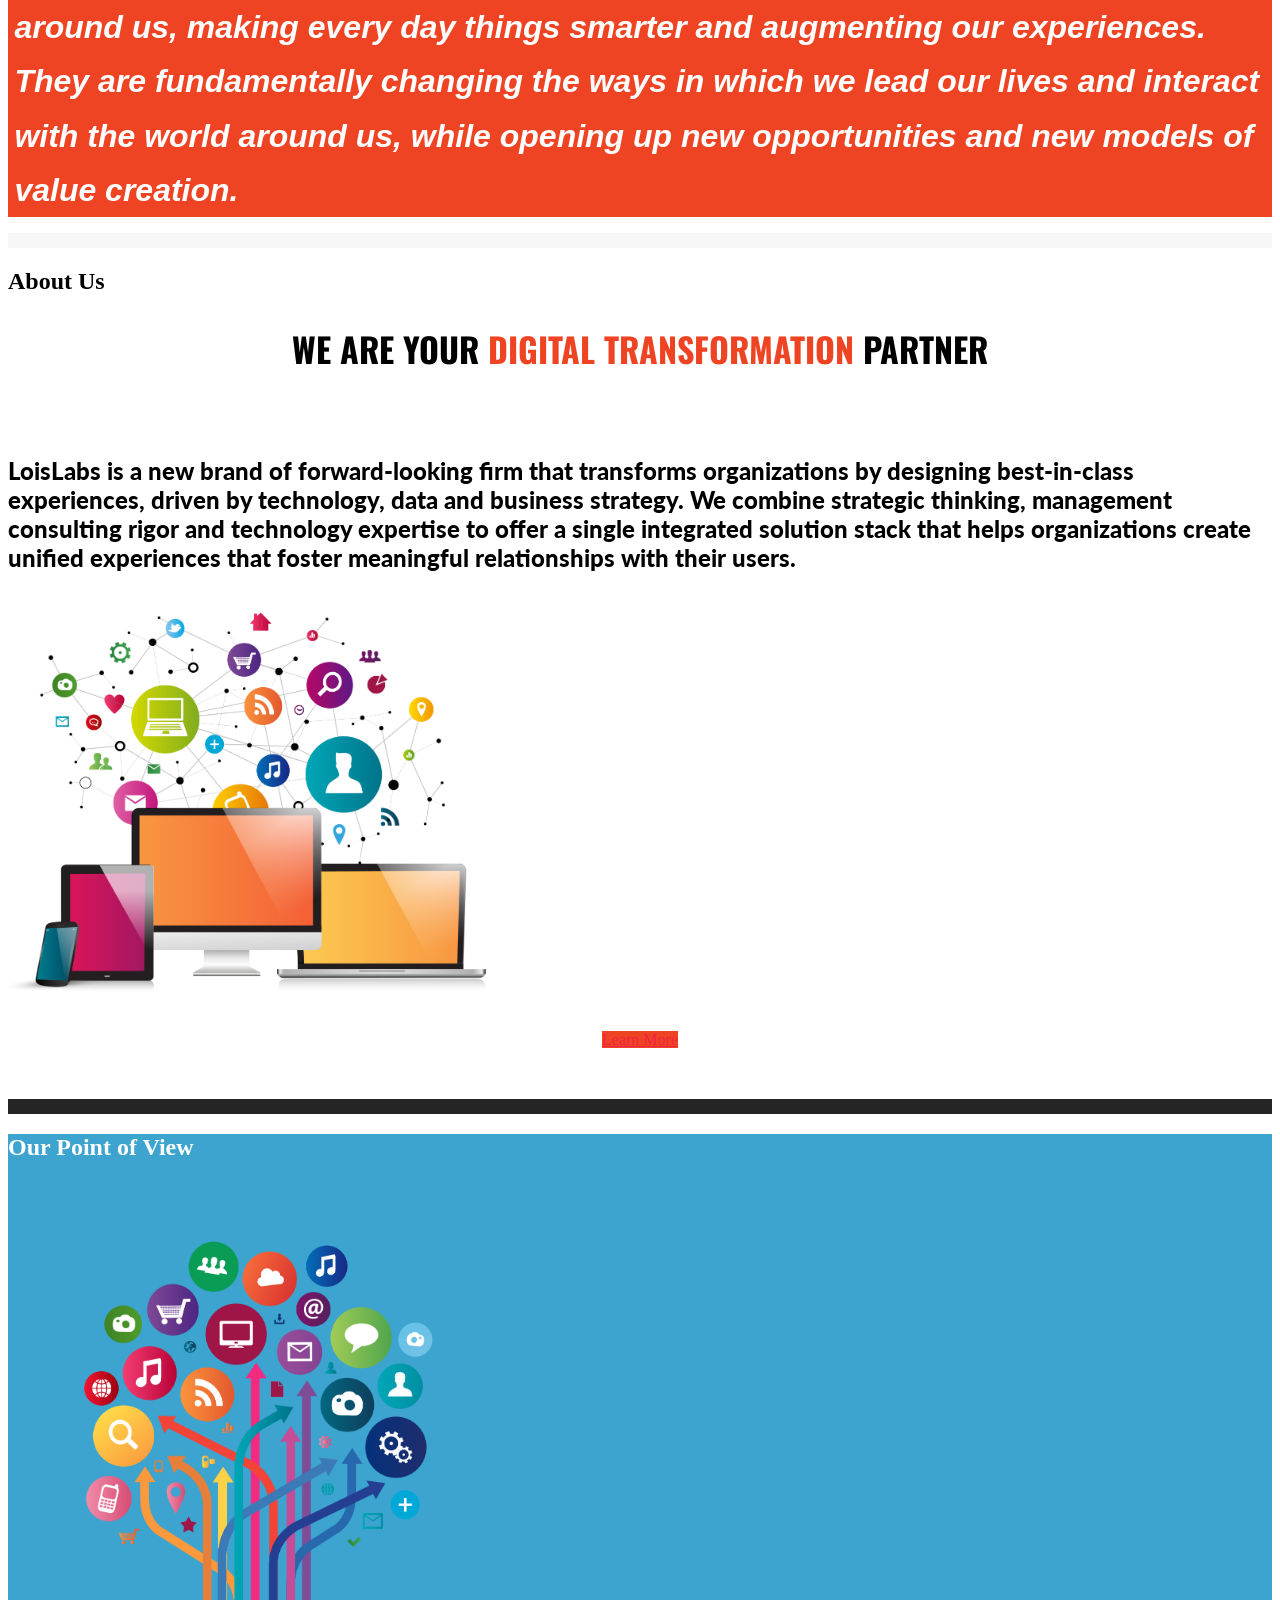
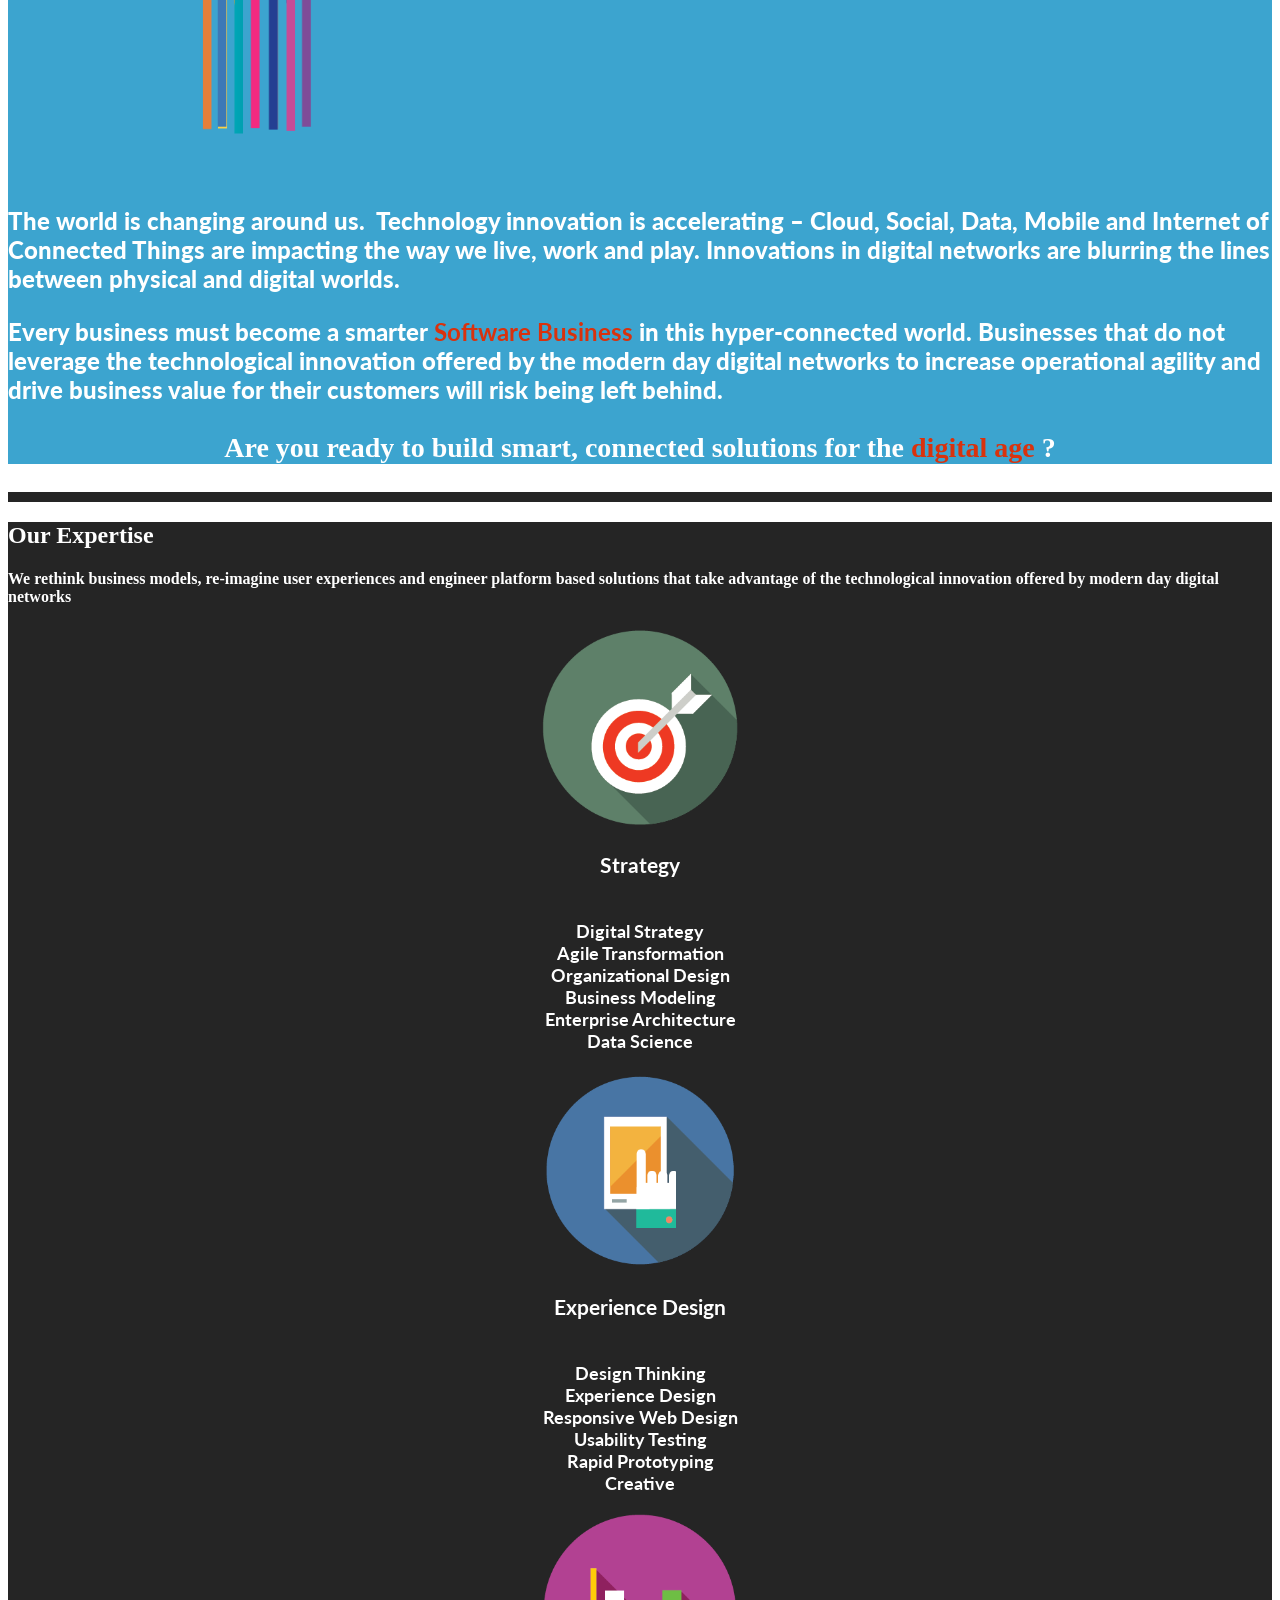
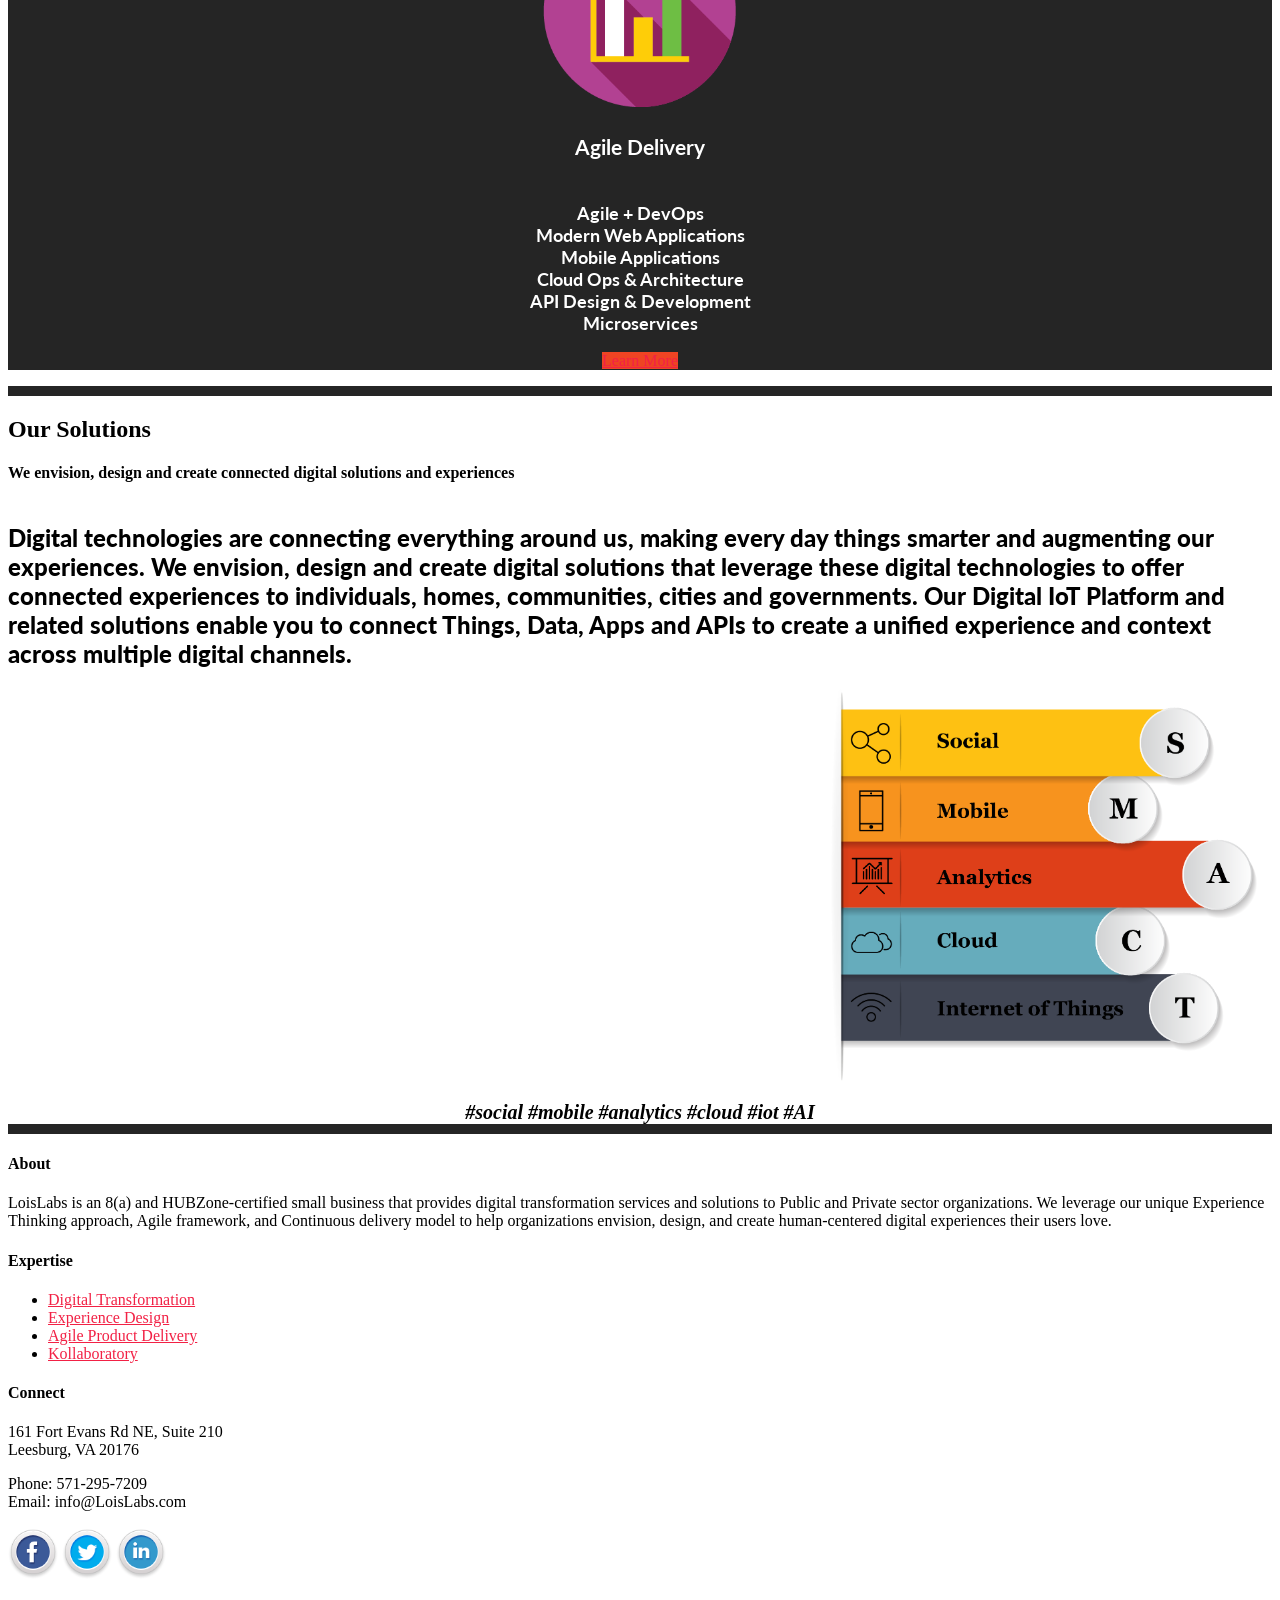
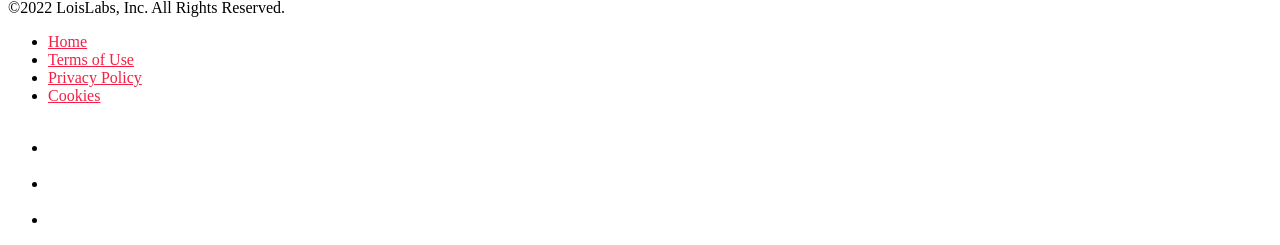
==== commit 4d16324a: "rewamped" ====
--- a/index.html
+++ b/index.html
@@ -1,332 +1,803 @@
 <!DOCTYPE html>
-<html lang="en">
-  <head>
-    <!-- Required meta tags -->
-    <meta charset="utf-8">
-    <meta name="viewport" content="width=device-width, initial-scale=1, shrink-to-fit=no">
-
-    <title>Lois Labs</title>
-
-    <!-- Bootstrap CSS -->
-    <link rel="stylesheet" href="assets/css/bootstrap.min.css" >
-    <!-- Icon -->
-    <link rel="stylesheet" href="assets/fonts/line-icons.css">
-    <!-- Owl carousel -->
-    <link rel="stylesheet" href="assets/css/owl.carousel.min.css">
-    <link rel="stylesheet" href="assets/css/owl.theme.css">
-    
-    <!-- Animate -->
-    <link rel="stylesheet" href="assets/css/animate.css">
-    <!-- Main Style -->
-    <link rel="stylesheet" href="assets/css/main.css">
-    <!-- Responsive Style -->
-    <link rel="stylesheet" href="assets/css/responsive.css">
-
-  </head>
-  <body>
-
-    <!-- Header Area wrapper Starts -->
-    <header id="header-wrap">
-      <!-- Navbar Start -->
-      <nav class="navbar navbar-expand-md bg-inverse fixed-top scrolling-navbar">
-        <div class="container">
-          <!-- Brand and toggle get grouped for better mobile display -->
-          <a href="index.html" class="navbar-brand"><img src="assets/img/logo.png" alt=""></a>       
-          <button class="navbar-toggler" type="button" data-toggle="collapse" data-target="#navbarCollapse" aria-controls="navbarCollapse" aria-expanded="false" aria-label="Toggle navigation">
-            <i class="lni-menu"></i>
-          </button>
-          <div class="collapse navbar-collapse" id="navbarCollapse">
-            <ul class="navbar-nav mr-auto w-100 justify-content-end clearfix">
-              <li class="nav-item active">
-                <a class="nav-link" href="#hero-area">
-                  Home
-                </a>
-              </li>
-              <li class="nav-item">
-                <a class="nav-link" href="#services">
-                  Services
-                </a>
-              </li>
-              <li class="nav-item">
-                <a class="nav-link" href="#pricing">
-                  Pricing
-                </a>
-              </li>
-              <li class="nav-item">
-                <a class="nav-link" href="#footer-titel">
-                  Contact Us
-                </a>
-              </li>
-            </ul>
-          </div>
-        </div>
-      </nav>
-      <!-- Navbar End -->
-
-      <!-- Hero Area Start -->
-      <div id="hero-area" class="hero-area-bg">
-        <div class="container">      
-          <div class="row">
-            <div class="col-lg-7 col-md-12 col-sm-12 col-xs-12">
-              <div class="contents">
-                <h2 class="head-title">Supply chain and Data solutions<br>for your farm.</h2>
-                <p>We are working on building a hyper local produce delivery system which reduces the time between food production and consumption. We are aiming to stengthen the fresh produce supply chain from consumers perspective with data.</p>
-              </div>
-            </div>
-            <div class="col-lg-5 col-md-12 col-sm-12 col-xs-12">
-              <div class="intro-img">
-                <img class="img-fluid" src="assets/img/intro-mobile.png" alt="">
-              </div>            
-            </div>
-          </div> 
-        </div> 
-      </div>
-      <!-- Hero Area End -->
-
-    </header>
-    <!-- Header Area wrapper End -->
-
-    <!-- Services Section Start -->
-    <section id="services" class="section-padding">
-      <div class="container">
-        <div class="section-header text-center">
-          <h2 class="section-title wow fadeInDown" data-wow-delay="0.3s">Our Services</h2>
-          <div class="shape wow fadeInDown" data-wow-delay="0.3s"></div>
-        </div>
-        <div class="row">
-          <!-- Services item -->
-          <div class="col-md-6 col-lg-4 col-xs-12">
-            <div class="services-item wow fadeInRight" data-wow-delay="0.3s">
-              <div class="icon">
-                <i class="lni-cog"></i>
-              </div>
-              <div class="services-content">
-                <h3><a href="#">Fixing your crop plans</a></h3>
-                <p>The first step of farming is to decide which produce will have a good demand once you are done harvesting but the real problem starts when you decide what to grow? Confused on where to begin? Try us..</p>
-              </div>
-            </div>
-          </div>
-          <!-- Services item -->
-          <div class="col-md-6 col-lg-4 col-xs-12">
-            <div class="services-item wow fadeInRight" data-wow-delay="0.6s">
-              <div class="icon">
-                <i class="lni-stats-up"></i>
-              </div>
-              <div class="services-content">
-                <h3><a href="#">Analytics</a></h3>
-                <p>Analytics in terms of food market is often undermined. When you know how much your consumers need, you can optimize your crop and reduce waste thus having better price for your crop. We are working on a farm specific data platform which provides interactive solution to this with historic data.</p>
-              </div>
-            </div>
-          </div>
-          <!-- Services item -->
-          <div class="col-md-6 col-lg-4 col-xs-12">
-            <div class="services-item wow fadeInRight" data-wow-delay="0.9s">
-              <div class="icon">
-                <i class="lni-users"></i>
-              </div>
-              <div class="services-content">
-                <h3><a href="#">knowledge transfer</a></h3>
-                <p>Thinking about growing a new variant? Having questions on how to market certain crop? Use our intuitive knowledge base.</p>
-              </div>
-            </div>
-          </div>
-          <!-- Services item -->
-          <div class="col-md-6 col-lg-4 col-xs-12">
-            <div class="services-item wow fadeInRight" data-wow-delay="1.2s">
-              <div class="icon">
-                <i class="lni-layers"></i>
-              </div>
-              <div class="services-content">
-                <h3><a href="#">Food storage and logistic Solutions</a></h3>
-                <p>Learn how to store your crop and sell it at right point for the best price.</p>
-              </div>
-            </div>
-          </div>
-          <!-- Services item -->
-          <div class="col-md-6 col-lg-4 col-xs-12">
-            <div class="services-item wow fadeInRight" data-wow-delay="1.5s">
-              <div class="icon">
-                <i class="lni-mobile"></i>
-              </div>
-              <div class="services-content">
-                <h3><a href="#">Detailed crop plan</a></h3>
-                <p>Speak to one of us and get a free copy of your crop plan and marketing strategies today. Don't forget to ask for the price chart. </p>
-              </div>
-            </div>
-          </div>
-          <!-- Services item -->
-          <div class="col-md-6 col-lg-4 col-xs-12">
-            <div class="services-item wow fadeInRight" data-wow-delay="1.8s">
-              <div class="icon">
-                <i class="lni-rocket"></i>
-              </div>
-              <div class="services-content">
-                <h3><a href="#">Rapid feedback and consultation</a></h3>
-                <p>Learn how your produce is being consumed and plan the improvements. Best part, expert consultaion is on us. </p>
-              </div>
-            </div>
-          </div>
-        </div>
-      </div>
-    </section>
-    <!-- Services Section End -->
-
-    <!-- About Section start -->
-    <div class="about-area section-padding bg-gray">
-      <div class="container">
-        <div class="row">
-          <div class="col-lg-6 col-md-12 col-xs-12 info">
-            <div class="about-wrapper wow fadeInLeft" data-wow-delay="0.3s">
-              <div>
-                <div class="site-heading">
-                  <p class="mb-3">Manage your farm, Like a pro!</p>
-                  <h2 class="section-title">Detailed data related to your crop</h2>
-                </div>
-                <div class="content">
-                  <p>
-                    Imagine knowing the market prices for your crop even before start the harvest ? Sounds, cool ? yes it is, get the detailed data related to your crop, the type and the market prices from us. We love buying crop from you right at your door step and we know that you will too! 
-                  </p>
-                </div>
-              </div>
-            </div>
-          </div>
-          <div class="col-lg-6 col-md-12 col-xs-12 wow fadeInRight" data-wow-delay="0.3s">
-            <img class="img-fluid" src="assets/img/about/img-1.png" alt="" >
-          </div>
-        </div>
-      </div>
-    </div>
-    <!-- About Section End -->
-    <!-- Pricing section Start --> 
-    <section id="pricing" class="section-padding">
-      <div class="container">
-        <div class="section-header text-center">          
-          <h2 class="section-title wow fadeInDown" data-wow-delay="0.3s">Pricing</h2>
-          <div class="shape wow fadeInDown" data-wow-delay="0.3s"></div>
-        </div>
-        <div class="row">
-          <div class="col-lg-4 col-md-6 col-xs-12">
-            <div class="table wow fadeInLeft" data-wow-delay="1.2s">
-              <div class="icon-box">
-                <i class="lni-package"></i>
-              </div>
-              <div class="pricing-header">
-                <p class="price-value">$0<span> /mo</span></p>
-              </div>
-              <div class="title">
-                <h3>Trial</h3>
-              </div>
-              <ul class="description">
-                <li>Complete farm evaluation</li>
-                <li>Know how's on your crop</li>
-                <li>Business plan with marketing details</li>
-                <li>Supply chain 101</li>
-                <li>round the clock support</li>
-                <li>real time feedback from end users </li>
-              </ul>
-            </div> 
-          </div>
-          <div class="col-lg-4 col-md-6 col-xs-12">
-            <div class="table wow fadeInRight" data-wow-delay="1.2s">
-              <div class="icon-box">
-                <i class="lni-star"></i>
-              </div>
-              <div class="pricing-header">
-                <p class="price-value">Contact us<span> for pricing</span></p>
-              </div>
-              <div class="title">
-                <h3>Premium</h3>
-              </div>
-              <ul class="description">
-                <li>Agri Experts evaluation</li>
-                <li>Buying produce at your door step.</li>
-                <li>Experimental produce production with buy back guarentee.</li>
-                <li>Organic farming know how's</li>
-                <li>Lifetime updates and everything you have in Trial pack</li>
-             </ul>
-            </div> 
-          </div>
-        </div>
-      </div>
-    </section>
-    <!-- Pricing Table Section End -->
-    <!-- Call To Action Section Start -->
-    <section id="cta" class="section-padding">
-      <div class="container">
-        <div class="row">
-        </div>
-      </div>
-    </section>
-    <!-- Footer Section Start -->
-    <footer id="footer" class="footer-area section-padding">
-      <div class="container">
-        <div class="container">
-          <div class="row">
-            <div class="col-lg-3 col-md-6 col-sm-6 col-xs-6 col-mb-12">
-              <div class="widget">
-                <h3 class="footer-logo"><img src="assets/img/logo.png" alt=""></h3>
-                <div class="textwidget">
-                  <p>We are a start up working on Hyper local fresh produce delivery in under 12 hours.</p>
-                </div>
-                <div class="social-icon">
-                  <a class="linkedin" href="https://www.linkedin.com/company/lois-labs-inc/about/"><i class="lni-linkedin-filled"></i></a> 
-                </div>
-              </div>
-            </div>
-            <div class="col-lg-3 col-md-6 col-sm-12 col-xs-12">
-              <h3 class="footer-titel">Contact Us</h3>
-              <ul class="address">
-                <li>
-                  <a href="#"><i class="lni-map-marker"></i> 175 Bloor St East <br> Toronto, Canada.</a>
-                </li>
-                <li>
-                  <a href="#"><i class="lni-phone-handset"></i> P: 3658887775</a>
-                </li>
-                <li>
-                  <a href="#"><i class="lni-envelope"></i> E: wecare@loislabs.com</a>
-                </li>
-              </ul>
-            </div>
-          </div>
-        </div>  
-      </div> 
-      <div id="copyright">
-        <div class="container">
-          <div class="row">
-            <div class="col-md-12">
-              <div class="copyright-content">
-                <p>Copyright © 2021 <a rel="nofollow" href="https://loislabs.com">Lois Labs Inc.</a> Made in Toronto. All rights reserved.</p>
-              </div>
-            </div>
-          </div>
-        </div>
-      </div>   
-    </footer> 
-    <!-- Footer Section End -->
-
-    <!-- Go to Top Link -->
-    <a href="#" class="back-to-top">
-    	<i class="lni-arrow-up"></i>
-    </a>
-    
-    <!-- Preloader -->
-    <div id="preloader">
-      <div class="loader" id="loader-1"></div>
-    </div>
-    <!-- End Preloader -->
-    
-    <!-- jQuery first, then Popper.js, then Bootstrap JS -->
-    <script src="assets/js/jquery-min.js"></script>
-    <script src="assets/js/popper.min.js"></script>
-    <script src="assets/js/bootstrap.min.js"></script>
-    <script src="assets/js/owl.carousel.min.js"></script>
-    <script src="assets/js/wow.js"></script>
-    <script src="assets/js/jquery.nav.js"></script>
-    <script src="assets/js/scrolling-nav.js"></script>
-    <script src="assets/js/jquery.easing.min.js"></script>  
-    <script src="assets/js/main.js"></script>
-    <script src="assets/js/form-validator.min.js"></script>
-    <script src="assets/js/contact-form-script.min.js"></script>
-      
-  </body>
+<html lang="en-US">
+<head>
+<meta http-equiv="Content-Type" content="text/html; charset=UTF-8" />
+
+<title>LoisLabs - Digital Transformation through Experience Thinking</title>
+
+
+
+<!-- Mobile Devices Viewport Resset-->
+<meta name="viewport" content="width=device-width, initial-scale=1.0, maximum-scale=1">
+<meta name="apple-mobile-web-app-capable" content="yes">
+<!-- <meta name="viewport" content="initial-scale=1.0, user-scalable=1" /> -->
+<!-- Keywords-->
+<meta name="keywords" content="Digital, Digital Transformation, Agile, Cloud, Data, Intelligent Automation, Artificial Intelligence, Architecture, Agile Delivery, Experience Design, Experience Thinking" />
+
+
+
+
+
+<link rel="alternate" type="application/rss+xml" title="LoisLabs, Inc. RSS" href="feed/index.html" />
+<link rel="pingback" href="https://www.LoisLabs.com/wp/xmlrpc.php" />
+<link rel="shortcut icon" type="image/x-icon" href="app/uploads/2022/10/LoisLabs-Logo-Color-Transparent.png" />
+
+<!--[if lt IE 9]>
+<script src="https://www.LoisLabs.com/app/themes/thestory/js/html5shiv.js"></script>
+<![endif]-->
+
+
+	<!-- This site is optimized with the Yoast SEO plugin v14.6.1 - https://yoast.com/wordpress/plugins/seo/ -->
+	<meta name="description" content="We help you create technology-driven, best-in-class digital experiences your customers love." />
+	<meta name="robots" content="index, follow" />
+	<meta name="googlebot" content="index, follow, max-snippet:-1, max-image-preview:large, max-video-preview:-1" />
+	<meta name="bingbot" content="index, follow, max-snippet:-1, max-image-preview:large, max-video-preview:-1" />
+	<link rel="canonical" href="index.html" />
+	<meta property="og:locale" content="en_US" />
+	<meta property="og:type" content="website" />
+	<meta property="og:title" content="LoisLabs - Digital Transformation through Experience Thinking" />
+	<meta property="og:description" content="We help you create technology-driven, best-in-class digital experiences your customers love." />
+	<meta property="og:url" content="https://www.LoisLabs.com/" />
+	<meta property="og:site_name" content="LoisLabs, Inc." />
+	<meta property="article:publisher" content="http://www.facebook.com/pages/LoisLabs" />
+	<meta property="article:modified_time" content="2018-08-10T05:00:26+00:00" />
+	<meta property="og:image" content="https://www.LoisLabs.com/app/uploads/2015/07/network-effect-apps-01.png" />
+	<meta name="twitter:card" content="summary" />
+	<meta name="twitter:creator" content="@LoisLabs" />
+	<meta name="twitter:site" content="@LoisLabs" />
+	<script type="application/ld+json" class="yoast-schema-graph">{"@context":"https://schema.org","@graph":[{"@type":"WebSite","@id":"https://www.LoisLabs.com/#website","url":"https://www.LoisLabs.com/","name":"LoisLabs, Inc.","description":"Digital Transformation through Experience Thinking","potentialAction":[{"@type":"SearchAction","target":"https://www.LoisLabs.com/?s={search_term_string}","query-input":"required name=search_term_string"}],"inLanguage":"en-US"},{"@type":"ImageObject","@id":"https://www.LoisLabs.com/#primaryimage","inLanguage":"en-US","url":"https://www.LoisLabs.com/app/uploads/2015/07/network-effect-apps-01.png"},{"@type":"WebPage","@id":"https://www.LoisLabs.com/#webpage","url":"https://www.LoisLabs.com/","name":"LoisLabs - Digital Transformation through Experience Thinking","isPartOf":{"@id":"https://www.LoisLabs.com/#website"},"primaryImageOfPage":{"@id":"https://www.LoisLabs.com/#primaryimage"},"datePublished":"2015-07-20T02:10:56+00:00","dateModified":"2018-08-10T05:00:26+00:00","description":"We help you create technology-driven, best-in-class digital experiences your customers love.","inLanguage":"en-US","potentialAction":[{"@type":"ReadAction","target":["https://www.LoisLabs.com/"]}]}]}</script>
+	<!-- / Yoast SEO plugin. -->
+
+
+<link rel='dns-prefetch' href='https://platform.twitter.com/' />
+<link rel='dns-prefetch' href='https://www.youtube.com/' />
+<link rel='dns-prefetch' href='https://fonts.googleapis.com/' />
+<link rel='dns-prefetch' href='https://s.w.org/' />
+<link rel="alternate" type="application/rss+xml" title="LoisLabs, Inc. &raquo; Feed" href="feed/index.html" />
+<link rel="alternate" type="application/rss+xml" title="LoisLabs, Inc. &raquo; Comments Feed" href="comments/feed/index.html" />
+<link rel="alternate" type="application/rss+xml" title="LoisLabs, Inc. &raquo; LoisLabs Comments Feed" href="LoisLabs-main-page/feed/index.html" />
+<!-- This site uses the Google Analytics by ExactMetrics plugin v6.1.0 - Using Analytics tracking - https://www.exactmetrics.com/ -->
+<script type="text/javascript" data-cfasync="false">
+	var em_version         = '6.1.0';
+	var em_track_user      = true;
+	var em_no_track_reason = '';
+	
+	var disableStr = 'ga-disable-UA-61341389-1';
+
+	/* Function to detect opted out users */
+	function __gaTrackerIsOptedOut() {
+		return document.cookie.indexOf(disableStr + '=true') > -1;
+	}
+
+	/* Disable tracking if the opt-out cookie exists. */
+	if ( __gaTrackerIsOptedOut() ) {
+		window[disableStr] = true;
+	}
+
+	/* Opt-out function */
+	function __gaTrackerOptout() {
+	  document.cookie = disableStr + '=true; expires=Thu, 31 Dec 2099 23:59:59 UTC; path=/';
+	  window[disableStr] = true;
+	}
+
+	if ( 'undefined' === typeof gaOptout ) {
+		function gaOptout() {
+			__gaTrackerOptout();
+		}
+	}
+	
+	if ( em_track_user ) {
+		(function(i,s,o,g,r,a,m){i['GoogleAnalyticsObject']=r;i[r]=i[r]||function(){
+			(i[r].q=i[r].q||[]).push(arguments)},i[r].l=1*new Date();a=s.createElement(o),
+			m=s.getElementsByTagName(o)[0];a.async=1;a.src=g;m.parentNode.insertBefore(a,m)
+		})(window,document,'script','//www.google-analytics.com/analytics.js','__gaTracker');
+
+window.ga = __gaTracker;		__gaTracker('create', 'UA-61341389-1', 'auto');
+		__gaTracker('set', 'forceSSL', true);
+		__gaTracker('send','pageview');
+		__gaTracker( function() { window.ga = __gaTracker; } );
+	} else {
+		console.log( "" );
+		(function() {
+			/* https://developers.google.com/analytics/devguides/collection/analyticsjs/ */
+			var noopfn = function() {
+				return null;
+			};
+			var noopnullfn = function() {
+				return null;
+			};
+			var Tracker = function() {
+				return null;
+			};
+			var p = Tracker.prototype;
+			p.get = noopfn;
+			p.set = noopfn;
+			p.send = noopfn;
+			var __gaTracker = function() {
+				var len = arguments.length;
+				if ( len === 0 ) {
+					return;
+				}
+				var f = arguments[len-1];
+				if ( typeof f !== 'object' || f === null || typeof f.hitCallback !== 'function' ) {
+					console.log( 'Not running function __gaTracker(' + arguments[0] + " ....) because you are not being tracked. " + em_no_track_reason );
+					return;
+				}
+				try {
+					f.hitCallback();
+				} catch (ex) {
+
+				}
+			};
+			__gaTracker.create = function() {
+				return new Tracker();
+			};
+			__gaTracker.getByName = noopnullfn;
+			__gaTracker.getAll = function() {
+				return [];
+			};
+			__gaTracker.remove = noopfn;
+			window['__gaTracker'] = __gaTracker;
+			window.ga = __gaTracker;		})();
+		}
+</script>
+<!-- / Google Analytics by ExactMetrics -->
+<!-- This site uses the Google Analytics by MonsterInsights plugin v7.11.0 - Using Analytics tracking - https://www.monsterinsights.com/ -->
+<script type="text/javascript" data-cfasync="false">
+	var mi_version         = '7.11.0';
+	var mi_track_user      = true;
+	var mi_no_track_reason = '';
+	
+	var disableStr = 'ga-disable-UA-61341389-1';
+
+	/* Function to detect opted out users */
+	function __gaTrackerIsOptedOut() {
+		return document.cookie.indexOf(disableStr + '=true') > -1;
+	}
+
+	/* Disable tracking if the opt-out cookie exists. */
+	if ( __gaTrackerIsOptedOut() ) {
+		window[disableStr] = true;
+	}
+
+	/* Opt-out function */
+	function __gaTrackerOptout() {
+	  document.cookie = disableStr + '=true; expires=Thu, 31 Dec 2099 23:59:59 UTC; path=/';
+	  window[disableStr] = true;
+	}
+
+	if ( 'undefined' === typeof gaOptout ) {
+		function gaOptout() {
+			__gaTrackerOptout();
+		}
+	}
+	
+	if ( mi_track_user ) {
+		(function(i,s,o,g,r,a,m){i['GoogleAnalyticsObject']=r;i[r]=i[r]||function(){
+			(i[r].q=i[r].q||[]).push(arguments)},i[r].l=1*new Date();a=s.createElement(o),
+			m=s.getElementsByTagName(o)[0];a.async=1;a.src=g;m.parentNode.insertBefore(a,m)
+		})(window,document,'script','//www.google-analytics.com/analytics.js','__gaTracker');
+
+		__gaTracker('create', 'UA-61341389-1', 'auto');
+		__gaTracker('set', 'forceSSL', true);
+		__gaTracker('send','pageview');
+	} else {
+		console.log( "" );
+		(function() {
+			/* https://developers.google.com/analytics/devguides/collection/analyticsjs/ */
+			var noopfn = function() {
+				return null;
+			};
+			var noopnullfn = function() {
+				return null;
+			};
+			var Tracker = function() {
+				return null;
+			};
+			var p = Tracker.prototype;
+			p.get = noopfn;
+			p.set = noopfn;
+			p.send = noopfn;
+			var __gaTracker = function() {
+				var len = arguments.length;
+				if ( len === 0 ) {
+					return;
+				}
+				var f = arguments[len-1];
+				if ( typeof f !== 'object' || f === null || typeof f.hitCallback !== 'function' ) {
+					console.log( 'Not running function __gaTracker(' + arguments[0] + " ....) because you are not being tracked. " + mi_no_track_reason );
+					return;
+				}
+				try {
+					f.hitCallback();
+				} catch (ex) {
+
+				}
+			};
+			__gaTracker.create = function() {
+				return new Tracker();
+			};
+			__gaTracker.getByName = noopnullfn;
+			__gaTracker.getAll = function() {
+				return [];
+			};
+			__gaTracker.remove = noopfn;
+			window['__gaTracker'] = __gaTracker;
+					})();
+		}
+</script>
+<!-- / Google Analytics by MonsterInsights -->
+		<script type="text/javascript">
+			window._wpemojiSettings = {"baseUrl":"https:\/\/s.w.org\/images\/core\/emoji\/12.0.0-1\/72x72\/","ext":".png","svgUrl":"https:\/\/s.w.org\/images\/core\/emoji\/12.0.0-1\/svg\/","svgExt":".svg","source":{"concatemoji":"https:\/\/www.LoisLabs.com\/wp\/wp-includes\/js\/wp-emoji-release.min.js?ver=5.4.1"}};
+			/*! This file is auto-generated */
+			!function(e,a,t){var r,n,o,i,p=a.createElement("canvas"),s=p.getContext&&p.getContext("2d");function c(e,t){var a=String.fromCharCode;s.clearRect(0,0,p.width,p.height),s.fillText(a.apply(this,e),0,0);var r=p.toDataURL();return s.clearRect(0,0,p.width,p.height),s.fillText(a.apply(this,t),0,0),r===p.toDataURL()}function l(e){if(!s||!s.fillText)return!1;switch(s.textBaseline="top",s.font="600 32px Arial",e){case"flag":return!c([127987,65039,8205,9895,65039],[127987,65039,8203,9895,65039])&&(!c([55356,56826,55356,56819],[55356,56826,8203,55356,56819])&&!c([55356,57332,56128,56423,56128,56418,56128,56421,56128,56430,56128,56423,56128,56447],[55356,57332,8203,56128,56423,8203,56128,56418,8203,56128,56421,8203,56128,56430,8203,56128,56423,8203,56128,56447]));case"emoji":return!c([55357,56424,55356,57342,8205,55358,56605,8205,55357,56424,55356,57340],[55357,56424,55356,57342,8203,55358,56605,8203,55357,56424,55356,57340])}return!1}function d(e){var t=a.createElement("script");t.src=e,t.defer=t.type="text/javascript",a.getElementsByTagName("head")[0].appendChild(t)}for(i=Array("flag","emoji"),t.supports={everything:!0,everythingExceptFlag:!0},o=0;o<i.length;o++)t.supports[i[o]]=l(i[o]),t.supports.everything=t.supports.everything&&t.supports[i[o]],"flag"!==i[o]&&(t.supports.everythingExceptFlag=t.supports.everythingExceptFlag&&t.supports[i[o]]);t.supports.everythingExceptFlag=t.supports.everythingExceptFlag&&!t.supports.flag,t.DOMReady=!1,t.readyCallback=function(){t.DOMReady=!0},t.supports.everything||(n=function(){t.readyCallback()},a.addEventListener?(a.addEventListener("DOMContentLoaded",n,!1),e.addEventListener("load",n,!1)):(e.attachEvent("onload",n),a.attachEvent("onreadystatechange",function(){"complete"===a.readyState&&t.readyCallback()})),(r=t.source||{}).concatemoji?d(r.concatemoji):r.wpemoji&&r.twemoji&&(d(r.twemoji),d(r.wpemoji)))}(window,document,window._wpemojiSettings);
+		</script>
+		<style type="text/css">
+img.wp-smiley,
+img.emoji {
+	display: inline !important;
+	border: none !important;
+	box-shadow: none !important;
+	height: 1em !important;
+	width: 1em !important;
+	margin: 0 .07em !important;
+	vertical-align: -0.1em !important;
+	background: none !important;
+	padding: 0 !important;
+}
+</style>
+	<link rel='stylesheet' id='wp-block-library-css'  href='wp/wp-includes/css/dist/block-library/style.min.css?ver=5.4.1' type='text/css' media='all' />
+<link rel='stylesheet' id='ctf_styles-css'  href='app/plugins/custom-twitter-feeds/css/ctf-styles.css?ver=1.2.9' type='text/css' media='all' />
+<link rel='stylesheet' id='wp-pagenavi-css'  href='app/plugins/wp-pagenavi/pagenavi-css.css?ver=2.70' type='text/css' media='all' />
+<link rel='stylesheet' id='pexeto-font-0-css'  href='https://fonts.googleapis.com/css?family=Open+Sans%3A400%2C300%2C400italic%2C700&#038;ver=5.4.1' type='text/css' media='all' />
+<link rel='stylesheet' id='pexeto-font-1-css'  href='https://fonts.googleapis.com/css?family=Montserrat%3A400%2C700&#038;ver=5.4.1' type='text/css' media='all' />
+<link rel='stylesheet' id='pexeto-font-2-css'  href='https://fonts.googleapis.com/css?family=Abril+Fatface&#038;ver=5.4.1' type='text/css' media='all' />
+<link rel='stylesheet' id='pexeto-font-3-css'  href='https://fonts.googleapis.com/css?family=Lato%3A100%2C300&#038;ver=5.4.1' type='text/css' media='all' />
+<link rel='stylesheet' id='pexeto-font-4-css'  href='https://fonts.googleapis.com/css?family=Oswald&#038;ver=5.4.1' type='text/css' media='all' />
+<link rel='stylesheet' id='pexeto-font-5-css'  href='https://fonts.googleapis.com/css?family=Old+Standard+TT%3A400%2C700&#038;ver=5.4.1' type='text/css' media='all' />
+<link rel='stylesheet' id='pexeto-font-6-css'  href='https://fonts.googleapis.com/css?family=Roboto%3A400%2C700%2C500%2C900%2C300%2C400italic%2C500italic%2C700italic%2C300italic%2C900italic%2C100italic%2C100%5C%27&#038;ver=5.4.1' type='text/css' media='all' />
+<link rel='stylesheet' id='pexeto-font-7-css'  href='https://fonts.googleapis.com/css2?family=Karla%3Aital%2Cwght%400%2C200%3B0%2C300%3B0%2C400%3B0%2C500%3B0%2C600%3B0%2C700%3B0%2C800%3B1%2C200%3B1%2C300%3B1%2C400%3B1%2C500%3B1%2C600%3B1%2C700%3B1%2C800&#038;display=swap&#038;ver=5.4.1' type='text/css' media='all' />
+<link rel='stylesheet' id='pexeto-font-8-css'  href='https://fonts.googleapis.com/css2?family=Poppins%3Aital%2Cwght%400%2C100%3B0%2C200%3B0%2C300%3B0%2C400%3B0%2C500%3B0%2C600%3B0%2C700%3B0%2C800%3B0%2C900%3B1%2C100%3B1%2C200%3B1%2C300%3B1%2C400%3B1%2C500%3B1%2C600%3B1%2C700%3B1%2C800%3B1%2C900&#038;display=swap&#038;ver=5.4.1' type='text/css' media='all' />
+<link rel='stylesheet' id='pexeto-pretty-photo-css'  href='app/themes/thestory/css/prettyPhoto.css?ver=1.9.6' type='text/css' media='all' />
+<link rel='stylesheet' id='pexeto-stylesheet-css'  href='app/themes/thestory-child/style.css?ver=1.9.6' type='text/css' media='all' />
+<style id='pexeto-stylesheet-inline-css' type='text/css'>
+button, .button , input[type="submit"], input[type="button"], 
+								#submit, .left-arrow:hover,.right-arrow:hover, .ps-left-arrow:hover, 
+								.ps-right-arrow:hover, .cs-arrows:hover,.nivo-nextNav:hover, .nivo-prevNav:hover,
+								.scroll-to-top:hover, .services-icon .img-container, .services-thumbnail h3:after,
+								.pg-pagination a.current, .pg-pagination a:hover, #content-container .wp-pagenavi span.current, 
+								#content-container .wp-pagenavi a:hover, #blog-pagination a:hover,
+								.pg-item h2:after, .pc-item h2:after, .ps-icon, .ps-left-arrow:hover, .ps-right-arrow:hover,
+								.pc-next:hover, .pc-prev:hover, .pc-wrapper .icon-circle, .pg-item .icon-circle, .qg-img .icon-circle,
+								.ts-arrow:hover, .section-light .section-title:before, .section-light2 .section-title:after,
+								.section-light-bg .section-title:after, .section-dark .section-title:after,
+								.woocommerce .widget_price_filter .ui-slider .ui-slider-range,
+								.woocommerce-page .widget_price_filter .ui-slider .ui-slider-range, 
+								.controlArrow.prev:hover,.controlArrow.next:hover, .pex-woo-cart-num,
+								.woocommerce span.onsale, .woocommerce-page span.onsale.woocommerce nav.woocommerce-pagination ul li span.current, .woocommerce-page nav.woocommerce-pagination ul li span.current,
+								.woocommerce #content nav.woocommerce-pagination ul li span.current, .woocommerce-page #content nav.woocommerce-pagination ul li span.current,
+								.woocommerce #content nav.woocommerce-pagination ul li span.current, .woocommerce-page #content nav.woocommerce-pagination ul li span.current,
+								.woocommerce nav.woocommerce-pagination ul li a:hover, .woocommerce-page nav.woocommerce-pagination ul li a:hover,
+								.woocommerce #content nav.woocommerce-pagination ul li a:hover, .woocommerce-page #content nav.woocommerce-pagination ul li a:hover,
+								.woocommerce nav.woocommerce-pagination ul li a:focus, .woocommerce-page nav.woocommerce-pagination ul li a:focus,
+								.woocommerce #content nav.woocommerce-pagination ul li a:focus, .woocommerce-page #content nav.woocommerce-pagination ul li a:focus,
+								.pt-highlight .pt-title{background-color:#f22145;}a, a:hover, .post-info a:hover, .read-more, .footer-widgets a:hover, .comment-info .reply,
+								.comment-info .reply a, .comment-info, .post-title a:hover, .post-tags a, .format-aside aside a:hover,
+								.testimonials-details a, .lp-title a:hover, .woocommerce .star-rating, .woocommerce-page .star-rating,
+								.woocommerce .star-rating:before, .woocommerce-page .star-rating:before, .tabs .current a,
+								#wp-calendar tbody td a, .widget_nav_menu li.current-menu-item > a, .archive-page a:hover, .woocommerce-MyAccount-navigation li.is-active a{color:#f22145;}.accordion-title.current, .read-more, .bypostauthor, .sticky,
+								.pg-cat-filter a.current{border-color:#f22145;}.pg-element-loading .icon-circle:after{border-top-color:#f22145;}#logo-container img{width:190px; }.content-slider{padding-top:120px; padding-bottom:86px;}@media screen and (max-width: 1000px){.content-slider{padding-top:100px; padding-bottom:75px;}}.wpcf7 {
+    background-color: transparent;
+    font-family:Georgia, serif;
+    font-size: 14px;
+    font-weight: bold;
+    text-align: center;
+}
+.wpcf7-text, .wpcf7-textarea, .wpcf7-captchar {
+    background-color: #fff !important;
+    border: none !important;
+    border: 1px solid #dddddd !important;
+    width: 95% !important;
+    -moz-border-radius: 0 !important;
+    -webkit-border-radius: 0 !important;
+    border-radius: 0 !important;
+    font-size: 14px;
+    color: #000 !important;
+    padding: 16px !important;
+    -moz-box-sizing: border-box;
+    -webkit-box-sizing: border-box;
+    box-sizing: border-box;
+}
+.wpcf7-submit {
+    color: #fff !important;
+    background-color: #EF4423 !important;
+    width: 25%;
+    margin: 8px auto 0;
+    cursor: pointer;
+    font-size: 20px;
+    font-weight: 600;
+    -moz-border-radius: 3px;
+    -webkit-border-radius: 3px;
+    border-radius: 3px;
+    padding: 6px 20px;
+    line-height: 1.7em;
+    background: transparent;
+    border: 2px solid;
+    -webkit-font-smoothing: antialiased;
+    -moz-osx-font-smoothing: grayscale;
+    -moz-transition: all 0.2s;
+    -webkit-transition: all 0.2s;
+    transition: all 0.2s;
+    margin-left: 10px;
+    margin-right: 10px;
+}
+
+.wpcf7-form1 {
+    margin-left: 25px;  
+    margin-right: 25px;
+    margin-top: 25px;
+}
+
+.contact-name, .contact-email {
+    display: inline-block;
+    width: 48%;
+    margin: 0px;
+}
+
+.contact-name {
+}
+
+.contact-email {
+    padding-left: 10px;
+}
+
+.contact-company, .contact-phone {
+    display: inline-block;
+    width: 48%;
+    margin: 0px;
+}
+
+.contact-company {
+}
+
+.contact-phone {
+    padding-left: 10px;
+}
+
+.factoid-text {
+  font-family: Oswald;
+  font-family: "jaf-bernino-sans-condensed", "HelveticaNeue", "Helvetica", "Arial", sans-serif;
+  text-transform: uppercase;
+  font-size: 1.0em;
+  line-height: 1.5;
+  padding: 5px;
+  background: rgba(255, 255, 255, 0.85);
+  display: inline;
+  box-shadow: 0.2em 0 0 rgba(255, 255, 255, 0.85), -0.2em 0 0 rgba(255, 255, 255, 0.85);
+  position: relative;
+  color: #383838;
+  left: 0.2em; }
+  .factoid-text:after {
+    content: "";
+    display: block; }
+  @media all and (min-width: 35em) and (max-width: 47em) {
+    .factoid-text {
+      font-size: 1.4em; } }
+  @media all and (min-width: 47em) {
+    .factoid-text {
+      font-size: 2.2em;
+      line-height: 1.65;
+      } }
+
+.factoid {
+  font-family: "jaf-bernino-sans-condensed", "HelveticaNeue", "Helvetica", "Arial", sans-serif;
+  font-size: 1.0em;
+  line-height: 1.4;
+  display: inline;
+  position: relative;
+  font-style: italic;
+  font-weight: bold;
+  left: 0.2em; }
+  .factoid:after {
+    content: "";
+    display: block; }
+  @media all and (min-width: 35em) and (max-width: 47em) {
+    .factoid {
+      font-size: 1.4em; } }
+  @media all and (min-width: 47em) {
+    .factoid {
+      font-size: 2.0em;
+      line-height: 1.7;
+      } }
+
+.header-caption1 {
+  font-family: Oswald;
+  font-weight1: bold;
+  font-size: 0.8em;
+  line-height: 1.5;
+  font-weight: bold;
+  text-transform: uppercase;
+  background: rgba(255, 255, 255, 0.85);
+  background-color:#12d2eb;
+  display: inline;
+  padding:5px;
+  box-shadow: 0.2em 0 0 #12d2eb, -0.2em 0 0 #12d2eb;
+  position: relative;
+  color: #383838;
+  left: 0.2em; }
+  .header-caption:after {
+    content: "";
+    display: block; }
+  @media all and (min-width: 35em) and (max-width: 47em) {
+    .factoid-text {
+      font-size: 0.5em; 
+      line-height: 1.7;
+      } }
+  @media all and (min-width: 47em) {
+    .header-caption {
+      font-size: 1.0em;
+      line-height: 1.9;
+      } }
+
+.header-caption {
+  line-height: 1.5;
+  text-transform: uppercase;
+  background: rgba(255, 255, 255, 0.85);
+  background-color:#12d2eb;
+  display: inline;
+  box-shadow: 0.2em 0 0 #12d2eb, -0.2em 0 0 #12d2eb;
+  position: relative;
+  color: #383838;
+  left: 0.2em; }
+  .header-caption:after {
+    content: "";
+    display: block; }
+  @media all and (min-width: 35em) and (max-width: 47em) {
+    .factoid-text {
+      font-size: 0.5em; 
+      line-height: 1.7;
+      } }
+  @media all and (min-width: 47em) {
+    .header-caption {
+      font-size: 1.2em;
+      line-height: 1.7;
+      } }
+
+.differentiator-title {
+  font-family: Oswald, serif;
+  font-size: 24px;
+}
+
+.differentiator-text {
+  font-family: Lato, serif;
+  font-size: 16px;
+}
+
+
+</style>
+<!--[if lte IE 8]>
+<link rel='stylesheet' id='pexeto-ie8-css'  href='https://www.LoisLabs.com/app/themes/thestory/css/style_ie8.css?ver=1.9.6' type='text/css' media='all' />
+<![endif]-->
+<link rel='stylesheet' id='simple-social-icons-font-css'  href='app/plugins/simple-social-icons/css/style.css?ver=2.0.1' type='text/css' media='all' />
+<script type='text/javascript'>
+/* <![CDATA[ */
+var exactmetrics_frontend = {"js_events_tracking":"true","download_extensions":"zip,mp3,mpeg,pdf,docx,pptx,xlsx,rar","inbound_paths":"[{\"path\":\"\\\/go\\\/\",\"label\":\"affiliate\"},{\"path\":\"\\\/recommend\\\/\",\"label\":\"affiliate\"}]","home_url":"https:\/\/www.LoisLabs.com","hash_tracking":"false"};
+/* ]]> */
+</script>
+<script type='text/javascript' src='app/plugins/google-analytics-dashboard-for-wp/assets/js/frontend.min.js?ver=6.1.0'></script>
+<script type='text/javascript'>
+/* <![CDATA[ */
+var monsterinsights_frontend = {"js_events_tracking":"true","download_extensions":"doc,pdf,ppt,zip,xls,docx,pptx,xlsx","inbound_paths":"[]","home_url":"https:\/\/www.LoisLabs.com","hash_tracking":"false"};
+/* ]]> */
+</script>
+<script type='text/javascript' src='app/plugins/google-analytics-for-wordpress/assets/js/frontend.min.js?ver=7.11.0'></script>
+<script type='text/javascript' src='https://platform.twitter.com/widgets.js?ver=5.4.1'></script>
+<script type='text/javascript' src='wp/wp-includes/js/jquery/jquery.js?ver=1.12.4-wp'></script>
+<script type='text/javascript' src='wp/wp-includes/js/jquery/jquery-migrate.min.js?ver=1.4.1'></script>
+<script type='text/javascript' src='app/plugins/simple-social-icons/svgxuse.js?ver=1.1.21'></script>
+<link rel='https://api.w.org/' href='wp-json/index.html' />
+<link rel="EditURI" type="application/rsd+xml" title="RSD" href="wp/xmlrpc.php?rsd" />
+<link rel="wlwmanifest" type="application/wlwmanifest+xml" href="wp/wp-includes/wlwmanifest.xml" /> 
+<meta name="generator" content="WordPress 5.4.1" />
+<link rel='shortlink' href='index.html' />
+<link rel="alternate" type="application/json+oembed" href="wp-json/oembed/1.0/embed?url=https:%252F%252Fwww.LoisLabs.com%252F" />
+<link rel="alternate" type="text/xml+oembed" href="wp-json/oembed/1.0/embed?url=https:%252F%252Fwww.LoisLabs.com%252F&amp;format=xml" />
+<link rel="icon" href="app/uploads/2022/10/cropped-LoisLabs-Logo-Color-Transparent-32x32.png" sizes="32x32" />
+<link rel="icon" href="app/uploads/2022/10/cropped-LoisLabs-Logo-Color-Transparent-192x192.png" sizes="192x192" />
+<link rel="apple-touch-icon" href="app/uploads/2022/10/cropped-LoisLabs-Logo-Color-Transparent-180x180.png" />
+<meta name="msapplication-TileImage" content="https://www.LoisLabs.com/app/uploads/2022/10/cropped-LoisLabs-Logo-Color-Transparent-270x270.png" />
+
+</head>
+<body data-rsssl=1 class="home page-template page-template-template-full-custom page-template-template-full-custom-php page page-id-2545 fixed-header slider-active dark-header icons-style-light parallax-header">
+<div id="main-container" >
+	<div  class="page-wrapper" >
+		<!--HEADER -->
+				<div class="header-wrapper" >
+
+				<header id="header">
+			<div class="section-boxed section-header">
+						<div id="logo-container">
+								<a href="index.html"><img src="app/uploads/2022/10/LoisLabs-full-logo-color-transparent.png" alt="LoisLabs, Inc." /></a>
+			</div>	
+
+			
+			<div class="mobile-nav">
+				<span class="mob-nav-btn">Menu</span>
+			</div>
+	 		<nav class="navigation-container">
+				<div id="menu" class="nav-menu">
+				<ul id="menu-LoisLabs-main-menu" class="menu-ul"><li id="menu-item-2734" class="menu-item menu-item-type-post_type menu-item-object-page menu-item-2734"><a href="index.html?p=2725">About</a></li>
+<li id="menu-item-2983" class="menu-item menu-item-type-post_type menu-item-object-page menu-item-2983"><a href="index.html?p=2979">Expertise</a></li>
+<li id="menu-item-3634" class="menu-item menu-item-type-post_type menu-item-object-page menu-item-3634"><a href="index.html?p=3569">Careers</a></li>
+<li id="menu-item-2764" class="menu-item menu-item-type-post_type menu-item-object-page menu-item-2764"><a href="index.html?p=2744">Contact</a></li>
+</ul>				</div>
+				
+				<div class="header-buttons">
+					<div class="social-profiles"><ul class="social-icons">
+		<li>
+		<a href="http://www.facebook.com/LoisLabs" target="_blank"  title="Like Us on Facebook">
+			<div>
+				<img src="app/themes/thestory/images/icons_white/facebook.png" alt="" />
+			</div>
+		</a>
+	</li>
+		<li>
+		<a href="https://twitter.com/LoisLabs" target="_blank"  title="Follow us on Twitter">
+			<div>
+				<img src="app/themes/thestory/images/icons_white/twitter.png" alt="" />
+			</div>
+		</a>
+	</li>
+		<li>
+		<a href="http://www.linkedin.com/company/LoisLabs" target="_blank"  title="Connect with us on LinkedIn">
+			<div>
+				<img src="app/themes/thestory/images/icons_white/linkedin.png" alt="" />
+			</div>
+		</a>
+	</li>
+		</ul></div>
+					</div>
+			</nav>
+
+				
+			<div class="clear"></div>       
+			<div id="navigation-line"></div>
+		</div>
+		</header><!-- end #header -->
+
+<div id="slider-container">
+<div class="content-slider-wrapper" >
+<div class="content-slider cols-wrapper cols-2" id="content-slider-2545" >
+	<div class="section-boxed">
+	<ul id="cs-slider-ul" style="min-height:560px;">
+		
+			 <li data-bg_image_url="https://www.LoisLabs.com/app/uploads/2022/10/Hero-Background1.png" data-bg_image_opacity="0.6" data-layout="centered" data-animation="random" data-bg_color="" data-bg_align="center bottom" class="cs-layout-centered" style="color:#fff;">
+
+				<!-- first slider box -->
+				<div class="cs-content-centered col cs-content">
+					 <h2 class="cs-title cs-element" style="font-family:Karla;font-size:40px;font-weight:bold;font-style:normal;text-transform:uppercase;"><span style="padding:5px;padding-left:10px;padding-right:10px;background-color1:#EF4423">We are LoisLabs</span></h2>
+
+					<p class="cs-element" style="font-family:Poppins;font-size:42px;font-weight:normal;font-style:normal;text-transform:none;"><span class="header-caption">We Drive Digital Transformation through Experience Thinking</span>
+#transformation</p>
+							<p class="clear"></p>
+					
+					<a href="index.html#" class="button cs-element" style="background-color:#f22145;">Learn More</a>
+
+									</div>
+				<!-- second slider box -->
+
+							</li>
+			 <li data-bg_image_url="https://www.LoisLabs.com/app/uploads/2015/07/web-design-development-concept-m-2.png" data-bg_image_opacity="0.4" data-layout="img-text" data-animation="random" data-bg_color="fff" data-bg_align="center center" class="cs-layout-img-text" style="color:#000;">
+
+				<!-- first slider box -->
+				<div class="cs-content-right col cs-content">
+					 <h2 class="cs-title cs-element" style="font-size:40px;font-weight:bold;font-style:normal;text-transform:uppercase;">Are you an <span style="color:#EF4423">Agile, Digital</span> business ?</h2>
+
+					<p class="cs-element" style="font-size:28px;font-weight:normal;font-style:normal;text-transform:none;">Becoming a 21st century digital business requires a strategy that enables continuous delivery of digital capabilities at the speed of your business
+<br>
+<br>
+#agile #ux #devops #apis #microservices</p>
+							<p class="clear"></p>
+					
+									</div>
+				<!-- second slider box -->
+
+								<div class="cs-content-left col nomargin">
+									</div>
+							</li>
+			 <li data-bg_image_url="https://www.LoisLabs.com/app/uploads/2015/07/city-landscape2.jpg" data-bg_image_opacity="0.3" data-layout="text-img" data-animation="random" data-bg_color="fff" data-bg_align="center center" class="cs-layout-text-img" style="color:#000;">
+
+				<!-- first slider box -->
+				<div class="cs-content-left col cs-content">
+					 <h2 class="cs-title cs-element" style="font-size:40px;font-weight:bold;font-style:normal;text-transform:uppercase;">Are you ready for the <span style="color:#EF4423">Digital Age</span> ?</h2>
+
+					<p class="cs-element" style="font-size:28px;font-weight:normal;font-style:normal;text-transform:none;">The world is changing around us.  Cloud, Mobile, Social, Data, Machine Learning and Internet of Connected Things are impacting the way we live, play and work. Are you ready to build smarter, connected solutions for your customers?
+<br><br>
+#cloud #bigdata #mobile #social #iot #AI
+</p>
+							<p class="clear"></p>
+					
+									</div>
+				<!-- second slider box -->
+
+								<div class="cs-content-right col nomargin">
+									</div>
+							</li>	</ul>
+</div>
+</div>
+</div></div></div>
+<div id="content-container" class=" layout-full">
+<div id="full-width" class="content">
+<div class="custom-page-content"><div class="section-full-width section-light parallax-fixed" style="background-color:#f7f7f7; min-height:15px;" id="section-2"><div style="background-image:url(app/uploads/2015/07/web-design-development-concept-m.jpg); opacity:1; filter: alpha(opacity=100);" class="full-bg-image" ></div><div class="section-boxed" style="color:#777777;"></div></div>
+
+<div class="section-full-width section-dark parallax-fixed" style="background-color:#ef4423; min-height:300px;" id="section-3"><div style="background-image:url(app/uploads/2015/07/web-design-development-concept-m.jpg); opacity:0.1; filter: alpha(opacity=10);" class="full-bg-image" ></div><div class="section-boxed" style="color:#fff;"><p><span class="factoid">Digital technologies &#8211; Social, Mobile, Analytics, Cloud, Internet of Things (IoT), Artificial Intelligence (AI), Blockchain and more &#8211; are connecting everything around us, making every day things smarter and augmenting our experiences. They are fundamentally changing the ways in which we lead our lives and interact with the world around us, while opening up new opportunities and new models of value creation.</span></p>
+</div></div>
+
+<div class="section-full-width section-light parallax-fixed" style="background-color:#f7f7f7; min-height:15px;" id="section-4"><div style="background-image:url(app/uploads/2015/07/web-design-development-concept-m.jpg); opacity:1; filter: alpha(opacity=100);" class="full-bg-image" ></div><div class="section-boxed" style="color:#777777;"></div></div>
+
+<div class="section-full-width section-dark parallax-fixed" style="background-color:#fff; min-height:300px;" id="aboutus"><div style="background-image:url(app/uploads/2015/07/web-design-development-concept-m2.jpg); opacity:0.1; filter: alpha(opacity=10);" class="full-bg-image" ></div><div class="section-boxed" style="color:#000;"><h2 class="section-title" style="color:#000;">About Us</h2><h2 style="color: #000; text-align: center; font-weight: bold; font-size: 34px; text-transform: uppercase; font-family: Oswald;">We Are Your <span style="color: #ef4423;">Digital Transformation</span> Partner</h2>
+<div class="cols-wrapper cols-2" style="margin-top: 10px;">
+<div class="col">
+<div style="font-size: 24px; font-family: Lato; font-weight: 900;">
+<p>&nbsp;</p>
+<p>LoisLabs is a new brand of forward-looking firm that transforms organizations by designing best-in-class experiences, driven by technology, data and business strategy. We combine strategic thinking, management consulting rigor and technology expertise to offer a single integrated solution stack that helps organizations create unified experiences that foster meaningful relationships with their users.</p>
+</div>
+</div>
+<p><img class="img-frame aligncenter" src="app/uploads/2015/07/network-effect-apps-01.png" alt="" width="500" /></p>
+</div>
+<p style="text-align: center;"><a class="button" style="background-color: #ef4423;" href="https://www.LoisLabs.com/aboutus">Learn More</a></p>
+</div></div><div class="section-boxed" id="section-1"><p>&nbsp;</p>
+</div><div class="section-full-width section-dark parallax-fixed" style="background-color:#252525; min-height:15px;" id="section-5"><div style="background-image:url(app/uploads/2015/07/hands-with-mobile-phone.jpg); opacity:1; filter: alpha(opacity=100);" class="full-bg-image" ></div><div class="section-boxed" style="color:#ffffff;"></div></div>
+
+<div class="section-full-width section-dark parallax-fixed" style="background-color:#3ca4cf;" id="ourpointofview"><div style="background-image:url(app/uploads/2015/07/hands-with-mobile-phone.jpg); opacity:0.1; filter: alpha(opacity=10);" class="full-bg-image" ></div><div class="section-boxed" style="color:#fff;"><h2 class="section-title" style="color:#fff;">Our Point of View</h2><p>&nbsp;</p>
+<div class="cols-wrapper cols-2">
+<div class="col"><img class="img-frame alignleft" src="app/uploads/2015/10/digital-tree-01.png" alt="" width="500" /></div>
+<div class="col nomargin" style="font-size: 24px; font-family: Lato; padding-top: 20px; text-align: left; font-weight: 900;">
+<p>The world is changing around us.  Technology innovation is accelerating &#8211; Cloud, Social, Data, Mobile and Internet of Connected Things are impacting the way we live, work and play. Innovations in digital networks are blurring the lines between physical and digital worlds.</p>
+<p>Every business must become a smarter <span style="font-weight: bold; color: #d9320d;">Software Business</span> in this hyper-connected world. Businesses that do not leverage the technological innovation offered by the modern day digital networks to increase operational agility and drive business value for their customers will risk being left behind.</p>
+</div>
+</div>
+<p style="font-size: 28px; font-weight: bold; font-family: Georgia, serif; text-align: center;">Are you ready to build smart, connected solutions for the <span style="color: #d9320d;">digital age</span> ?</p>
+</div></div>
+
+<div class="section-full-width section-dark parallax-fixed" style="background-color:#252525; min-height:10px;" id="section-6"><div style="background-image:url(app/uploads/2015/07/hands-with-mobile-phone.jpg); opacity:0.9; filter: alpha(opacity=90);" class="full-bg-image" ></div><div class="section-boxed" style="color:#ffffff;"></div></div>
+
+<div class="section-full-width section-dark parallax-fixed" style="background-color:#252525;" id="ourexpertise"><div style="background-image:url(app/uploads/2015/07/hands-with-mobile-phone.jpg); opacity:0.1; filter: alpha(opacity=10);" class="full-bg-image" ></div><div class="section-boxed" style="color:#ffffff;"><h2 class="section-title" style="color:#ffffff;">Our Expertise</h2><h4 style="color:#ffffff;" class="sub-title">We rethink business models, re-imagine user experiences and engineer platform based solutions that take advantage of the technological innovation offered by modern day digital networks</h4><div class="cols-wrapper cols-3" style="font-size: 18px; font-family: Lato, serif; text-align: center;">
+<div class="col">
+<p><img class="img-frame aligncenter" src="app/uploads/2015/07/Business-Flat-Icons-Set-01.png" alt="" width="200" /></p>
+<h3>Strategy</h3>
+<p><span style="font-weight: bold;"><br />
+Digital Strategy<br />
+Agile Transformation<br />
+Organizational Design<br />
+Business Modeling<br />
+Enterprise Architecture<br />
+Data Science<br />
+</span></p>
+</div>
+<div class="col">
+<p><img class="img-frame aligncenter" src="app/uploads/2015/07/experience-02.png" alt="" width="193" /></p>
+<h3>Experience Design</h3>
+<p><span style="font-weight: bold;"><br />
+Design Thinking<br />
+Experience Design<br />
+Responsive Web Design<br />
+Usability Testing<br />
+Rapid Prototyping<br />
+Creative<br />
+</span></p>
+</div>
+<div class="col nomargin">
+<p><img class="img-frame aligncenter" src="app/uploads/2015/07/data-02.png" alt="" width="200" /></p>
+<h3>Agile Delivery</h3>
+<p><span style="font-weight: bold;"><br />
+Agile + DevOps<br />
+Modern Web Applications<br />
+Mobile Applications<br />
+Cloud Ops &amp; Architecture<br />
+API Design &amp; Development<br />
+Microservices<br />
+</span></p>
+</div>
+</div>
+<p style="text-align: center;"><a class="button" style="background-color: #ef4423;" href="https://www.LoisLabs.com/expertise">Learn More</a></p>
+</div></div>
+
+<div class="section-full-width section-dark parallax-fixed" style="background-color:#252525; min-height:10px;" id="section-7"><div style="background-image:url(app/uploads/2015/07/hands-with-mobile-phone.jpg); opacity:0.9; filter: alpha(opacity=90);" class="full-bg-image" ></div><div class="section-boxed" style="color:#ffffff;"></div></div>
+
+<div class="section-full-width section-dark parallax-fixed" style="background-color:#ffffff; min-height:200px;" id="oursolutions"><div style="background-image:url(app/uploads/2015/07/hands-with-mobile-phone.jpg); opacity:0.1; filter: alpha(opacity=10);" class="full-bg-image" ></div><div class="section-boxed" style="color:#000;"><h2 class="section-title" style="color:#000;">Our Solutions</h2><h4 style="color:#000;" class="sub-title">We envision, design and create connected digital solutions and experiences</h4><div class="cols-wrapper cols-2">
+<div class="col nomargin" style="font-size: 24px; font-family: Lato; font-weight: 900; padding-top: 20px; text-align: left;">Digital technologies are connecting everything around us, making every day things smarter and augmenting our experiences. We envision, design and create digital solutions that leverage these digital technologies to offer connected experiences to individuals, homes, communities, cities and governments. Our Digital IoT Platform and related solutions enable you to connect Things, Data, Apps and APIs to create a unified experience and context across multiple digital channels.</div>
+<div class="col nomargin" style="text-align: right;"><img class="img-frame alignright" src="app/uploads/2015/09/smact-01.png" alt="" width="450" /></div>
+</div>
+<div style="font-size: 20px; font-weight: bold; font-style: italic; font-family: Georgia, serif; padding-top: 0px; text-align: center;">#social #mobile #analytics #cloud #iot #AI</div>
+</div></div>
+
+<div class="section-full-width section-dark parallax-fixed" style="background-color:#252525; min-height:10px;" id="section-8"><div style="background-image:url(app/uploads/2015/07/hands-with-mobile-phone.jpg); opacity:0.9; filter: alpha(opacity=90);" class="full-bg-image" ></div><div class="section-boxed" style="color:#ffffff;"></div></div></div></div> <!-- end main content holder (#content/#full-width) -->
+<div class="clear"></div>
+</div> <!-- end #content-container -->
+</div>
+<footer id="footer" class="center">
+	
+		
+		<div class="scroll-to-top"><span></span></div>
+	
+		<div class="cols-wrapper footer-widgets section-boxed cols-3">
+	<div class="col"><aside class="footer-box widget_text" id="text-4"><h4 class="title">About</h4>			<div class="textwidget"><p>LoisLabs is an 8(a) and HUBZone-certified small business that provides digital transformation services and solutions to<span id="c8ac70a3-518d-4288-b25d-3ca944a17882" data-renderer-mark="true" data-mark-type="annotation" data-mark-annotation-type="inlineComment" data-id="c8ac70a3-518d-4288-b25d-3ca944a17882"> Public and Private sector organizations</span>. We leverage our unique Experience Thinking approach, Agile framework, and Continuous delivery model to help organizations envision, design, and create human-centered digital experiences their users love.</p>
+</div>
+		</aside></div><div class="col"><aside class="footer-box widget_nav_menu" id="nav_menu-5"><h4 class="title">Expertise</h4><div class="menu-LoisLabs-expertise-menu-container"><ul id="menu-LoisLabs-expertise-menu" class="menu"><li id="menu-item-2806" class="menu-item menu-item-type-custom menu-item-object-custom menu-item-2806"><a title="style=&#8221;text-decoration:none&#8221;" href="https://www.LoisLabs.com/expertise#digital-strategy">Digital Transformation</a></li>
+<li id="menu-item-2808" class="menu-item menu-item-type-custom menu-item-object-custom menu-item-2808"><a href="https://www.LoisLabs.com/expertise#digital-experience">Experience Design</a></li>
+<li id="menu-item-2810" class="menu-item menu-item-type-custom menu-item-object-custom menu-item-2810"><a href="https://www.LoisLabs.com/expertise#digital-apps">Agile Product Delivery</a></li>
+<li id="menu-item-2809" class="menu-item menu-item-type-custom menu-item-object-custom menu-item-2809"><a href="https://www.LoisLabs.com/expertise#kollaboratory">Kollaboratory</a></li>
+</ul></div></aside></div><div class="col nomargin"><aside class="footer-box widget_text" id="text-11"><h4 class="title">Connect</h4>			<div class="textwidget"><p>161 Fort Evans Rd NE, Suite 210<br />
+Leesburg, VA 20176</p>
+<p>Phone: 571-295-7209<br />
+Email: info@LoisLabs.com<br />
+<br />
+<a target="_new" href="http://www.facebook.com/LoisLabs" rel="noopener noreferrer"><img src="app/uploads/2015/07/facebook.png" width="50px" style="valign:middle" /></a>&nbsp;<a target="_new" href="http://www.twitter.com/LoisLabs" rel="noopener noreferrer"><img src="app/uploads/2015/07/twitter.png" width="50px" style="valign:middle" /></a>&nbsp;<a target="_new" href="https://www.linkedin.com/company/LoisLabs" rel="noopener noreferrer"><img src="app/uploads/2015/07/linkedin.png" width="50px" style="valign:middle" /></a></p>
+</div>
+		</aside></div>	</div>
+	<div class="footer-bottom">
+	<div class="section-boxed">
+		<span class="copyrights">
+	©2022 LoisLabs, Inc.  All Rights Reserved.</span>
+<div class="footer-nav">
+<div class="menu-LoisLabs-footer-menu-container"><ul id="menu-LoisLabs-footer-menu" class="menu"><li id="menu-item-2802" class="menu-item menu-item-type-post_type menu-item-object-page menu-item-home current-menu-item page_item page-item-2545 current_page_item menu-item-2802"><a href="index.html" aria-current="page">Home</a></li>
+<li id="menu-item-3294" class="menu-item menu-item-type-post_type menu-item-object-page menu-item-3294"><a href="index.html?p=3256">Terms of Use</a></li>
+<li id="menu-item-3293" class="menu-item menu-item-type-post_type menu-item-object-page menu-item-privacy-policy menu-item-3293"><a href="index.html?p=3259">Privacy Policy</a></li>
+<li id="menu-item-3292" class="menu-item menu-item-type-post_type menu-item-object-page menu-item-3292"><a href="index.html?p=3285">Cookies</a></li>
+</ul></div></div>
+
+	<div class="social-profiles"><ul class="social-icons">
+		<li>
+		<a href="http://www.facebook.com/LoisLabs" target="_blank"  title="Like Us on Facebook">
+			<div>
+				<img src="app/themes/thestory/images/icons_white/facebook.png" alt="" />
+			</div>
+		</a>
+	</li>
+		<li>
+		<a href="https://twitter.com/LoisLabs" target="_blank"  title="Follow us on Twitter">
+			<div>
+				<img src="app/themes/thestory/images/icons_white/twitter.png" alt="" />
+			</div>
+		</a>
+	</li>
+		<li>
+		<a href="http://www.linkedin.com/company/LoisLabs" target="_blank"  title="Connect with us on LinkedIn">
+			<div>
+				<img src="app/themes/thestory/images/icons_white/linkedin.png" alt="" />
+			</div>
+		</a>
+	</li>
+		</ul></div>
+	
+</div>
+</div>
+
+
+</footer> <!-- end #footer-->
+</div> <!-- end #main-container -->
+
+
+<!-- FOOTER ENDS -->
+
+<script type='text/javascript'>
+/* <![CDATA[ */
+var ctf = {"ajax_url":"https:\/\/www.LoisLabs.com\/wp\/wp-admin\/admin-ajax.php"};
+/* ]]> */
+</script>
+<script type='text/javascript' src='app/plugins/custom-twitter-feeds/js/ctf-scripts.js?ver=1.2.9'></script>
+<script type='text/javascript' src='wp/wp-includes/js/underscore.min.js?ver=1.8.3'></script>
+<script type='text/javascript' src='app/themes/thestory/js/main.js?ver=1.9.6'></script>
+<script type='text/javascript' src='https://www.youtube.com/iframe_api?ver=1.9.6'></script>
+<script type='text/javascript' src='app/themes/thestory/js/content-slider.js?ver=1.9.6'></script>
+<script type='text/javascript' src='wp/wp-includes/js/comment-reply.min.js?ver=5.4.1'></script>
+<script type='text/javascript' src='wp/wp-includes/js/wp-embed.min.js?ver=5.4.1'></script>
+<script type="text/javascript">var PEXETO = PEXETO || {};PEXETO.ajaxurl="https://www.LoisLabs.com/wp/wp-admin/admin-ajax.php";PEXETO.lightboxOptions = {"theme":"pp_default","animation_speed":"normal","overlay_gallery":false,"allow_resize":true};PEXETO.disableRightClick=false;PEXETO.stickyHeader=true;jQuery(document).ready(function($){
+					PEXETO.init.initSite();$("#content-slider-2545").pexetoContentSlider({"autoplay":true,"autoplayMobile":true,"pauseOnHover":true,"animationInterval":6000,"thumbnailPreview":false,"buttons":true,"arrows":true});$(".pexeto-contact-form").each(function(){
+			$(this).pexetoContactForm({"wrongCaptchaText":"Failed to verify that you are not a robot. Please check the checkbox below.","failText":"An error occurred. Message not sent.","validationErrorText":"Please complete all the fields correctly","messageSentText":"Message sent"});
+		});});</script></body>
 </html>
+<!-- Performance optimized by W3 Total Cache. Learn more: https://www.w3-edge.com/products/
+
+ Served from: www.LoisLabs.com @ 2023-12-10 16:48:27 by W3 Total Cache -->
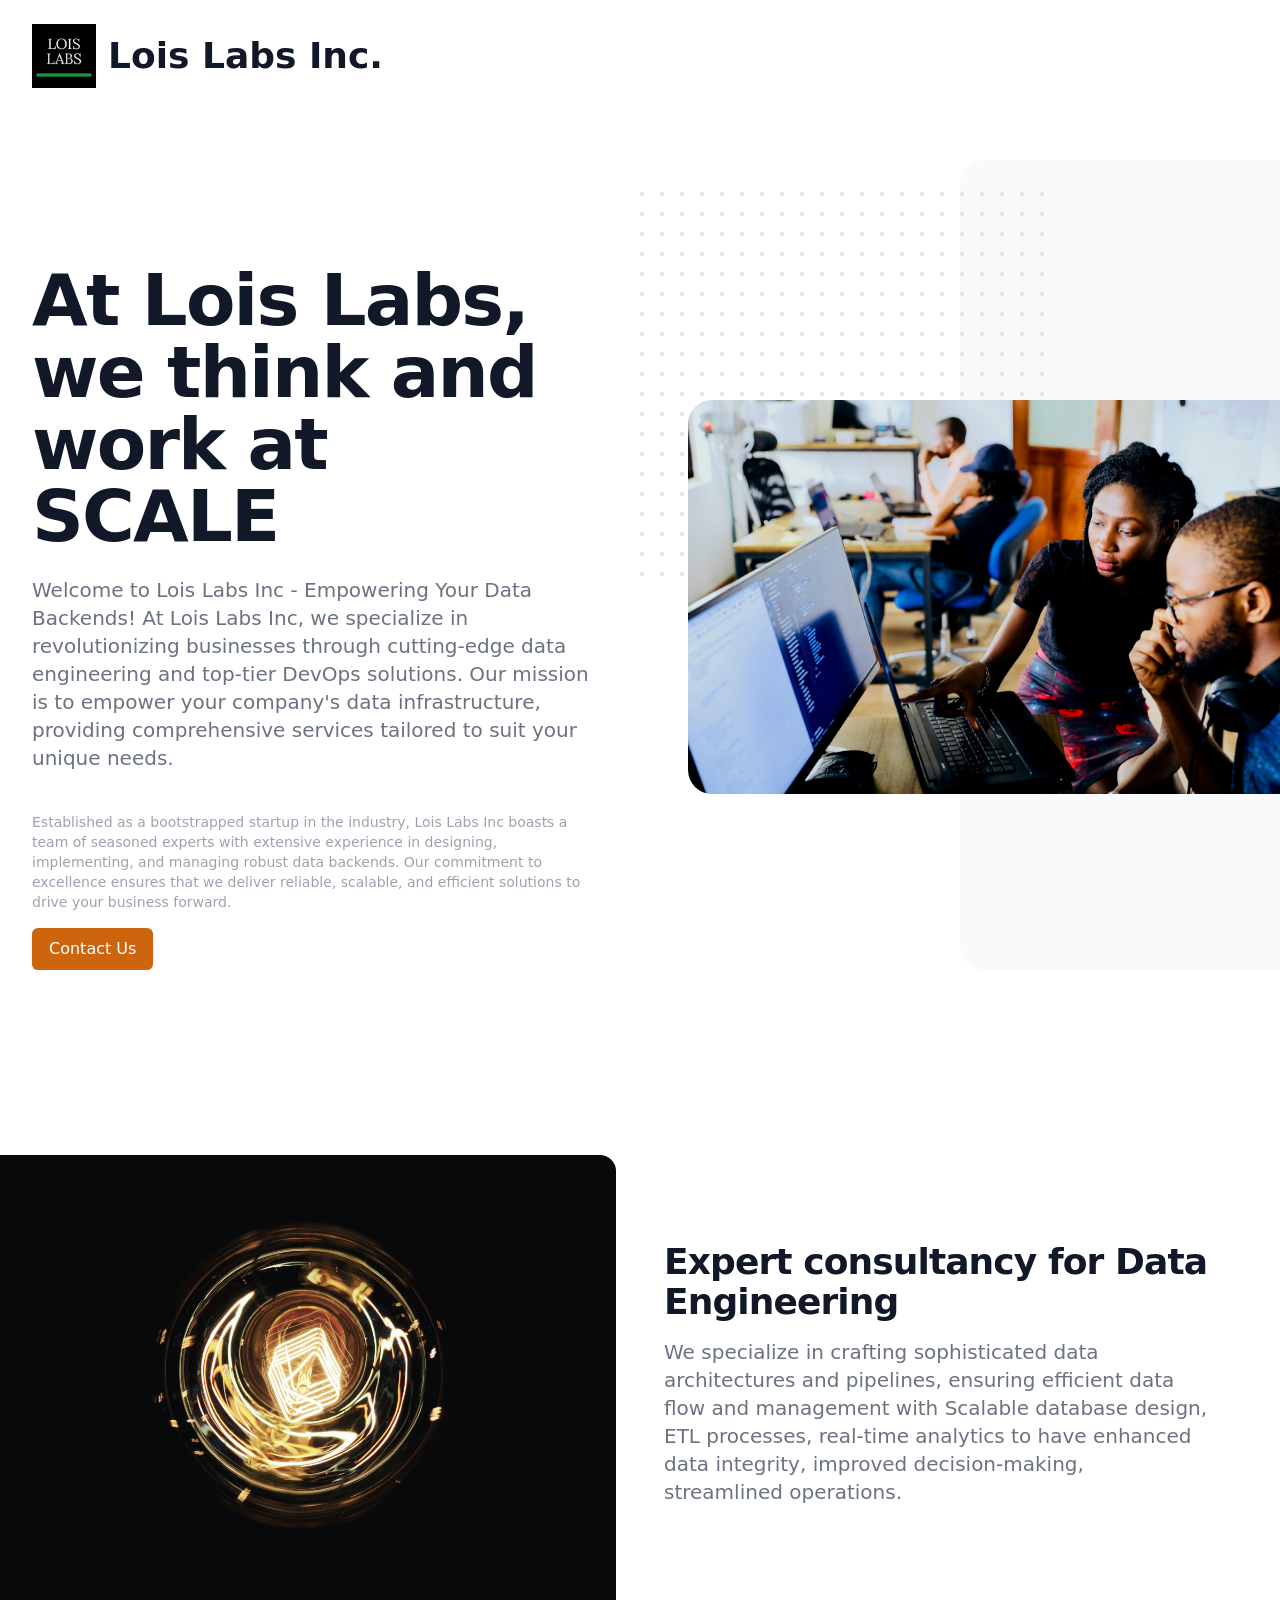
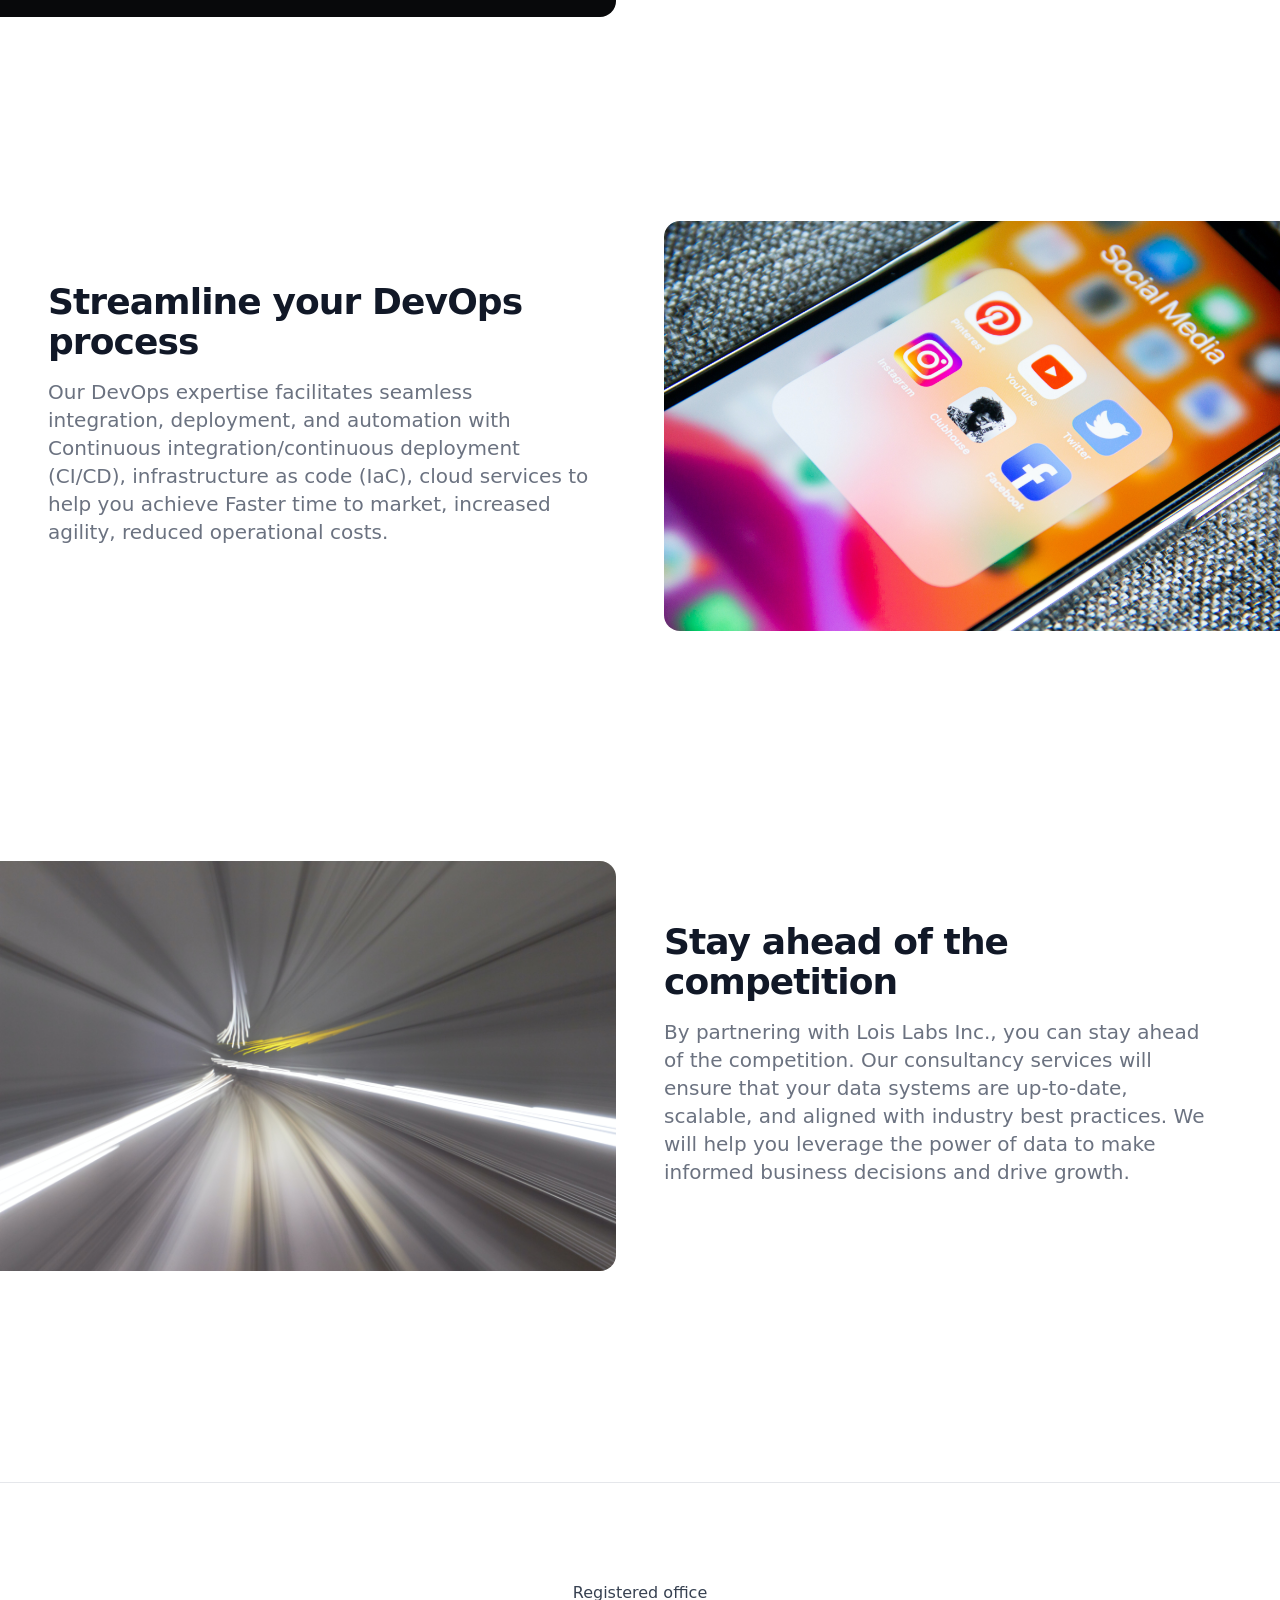
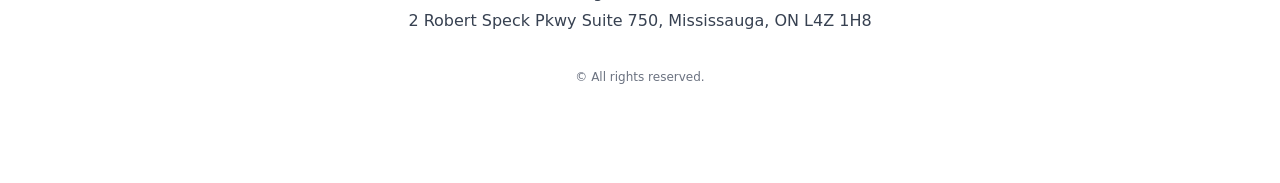
==== commit 4a59fc4f: "single page" ====
--- a/index.html
+++ b/index.html
@@ -1,803 +1,32 @@
 <!DOCTYPE html>
-<html lang="en-US">
-<head>
-<meta http-equiv="Content-Type" content="text/html; charset=UTF-8" />
-
-<title>LoisLabs - Digital Transformation through Experience Thinking</title>
-
-
-
-<!-- Mobile Devices Viewport Resset-->
-<meta name="viewport" content="width=device-width, initial-scale=1.0, maximum-scale=1">
-<meta name="apple-mobile-web-app-capable" content="yes">
-<!-- <meta name="viewport" content="initial-scale=1.0, user-scalable=1" /> -->
-<!-- Keywords-->
-<meta name="keywords" content="Digital, Digital Transformation, Agile, Cloud, Data, Intelligent Automation, Artificial Intelligence, Architecture, Agile Delivery, Experience Design, Experience Thinking" />
-
-
-
-
-
-<link rel="alternate" type="application/rss+xml" title="LoisLabs, Inc. RSS" href="feed/index.html" />
-<link rel="pingback" href="https://www.LoisLabs.com/wp/xmlrpc.php" />
-<link rel="shortcut icon" type="image/x-icon" href="app/uploads/2022/10/LoisLabs-Logo-Color-Transparent.png" />
-
-<!--[if lt IE 9]>
-<script src="https://www.LoisLabs.com/app/themes/thestory/js/html5shiv.js"></script>
-<![endif]-->
-
-
-	<!-- This site is optimized with the Yoast SEO plugin v14.6.1 - https://yoast.com/wordpress/plugins/seo/ -->
-	<meta name="description" content="We help you create technology-driven, best-in-class digital experiences your customers love." />
-	<meta name="robots" content="index, follow" />
-	<meta name="googlebot" content="index, follow, max-snippet:-1, max-image-preview:large, max-video-preview:-1" />
-	<meta name="bingbot" content="index, follow, max-snippet:-1, max-image-preview:large, max-video-preview:-1" />
-	<link rel="canonical" href="index.html" />
-	<meta property="og:locale" content="en_US" />
-	<meta property="og:type" content="website" />
-	<meta property="og:title" content="LoisLabs - Digital Transformation through Experience Thinking" />
-	<meta property="og:description" content="We help you create technology-driven, best-in-class digital experiences your customers love." />
-	<meta property="og:url" content="https://www.LoisLabs.com/" />
-	<meta property="og:site_name" content="LoisLabs, Inc." />
-	<meta property="article:publisher" content="http://www.facebook.com/pages/LoisLabs" />
-	<meta property="article:modified_time" content="2018-08-10T05:00:26+00:00" />
-	<meta property="og:image" content="https://www.LoisLabs.com/app/uploads/2015/07/network-effect-apps-01.png" />
-	<meta name="twitter:card" content="summary" />
-	<meta name="twitter:creator" content="@LoisLabs" />
-	<meta name="twitter:site" content="@LoisLabs" />
-	<script type="application/ld+json" class="yoast-schema-graph">{"@context":"https://schema.org","@graph":[{"@type":"WebSite","@id":"https://www.LoisLabs.com/#website","url":"https://www.LoisLabs.com/","name":"LoisLabs, Inc.","description":"Digital Transformation through Experience Thinking","potentialAction":[{"@type":"SearchAction","target":"https://www.LoisLabs.com/?s={search_term_string}","query-input":"required name=search_term_string"}],"inLanguage":"en-US"},{"@type":"ImageObject","@id":"https://www.LoisLabs.com/#primaryimage","inLanguage":"en-US","url":"https://www.LoisLabs.com/app/uploads/2015/07/network-effect-apps-01.png"},{"@type":"WebPage","@id":"https://www.LoisLabs.com/#webpage","url":"https://www.LoisLabs.com/","name":"LoisLabs - Digital Transformation through Experience Thinking","isPartOf":{"@id":"https://www.LoisLabs.com/#website"},"primaryImageOfPage":{"@id":"https://www.LoisLabs.com/#primaryimage"},"datePublished":"2015-07-20T02:10:56+00:00","dateModified":"2018-08-10T05:00:26+00:00","description":"We help you create technology-driven, best-in-class digital experiences your customers love.","inLanguage":"en-US","potentialAction":[{"@type":"ReadAction","target":["https://www.LoisLabs.com/"]}]}]}</script>
-	<!-- / Yoast SEO plugin. -->
-
-
-<link rel='dns-prefetch' href='https://platform.twitter.com/' />
-<link rel='dns-prefetch' href='https://www.youtube.com/' />
-<link rel='dns-prefetch' href='https://fonts.googleapis.com/' />
-<link rel='dns-prefetch' href='https://s.w.org/' />
-<link rel="alternate" type="application/rss+xml" title="LoisLabs, Inc. &raquo; Feed" href="feed/index.html" />
-<link rel="alternate" type="application/rss+xml" title="LoisLabs, Inc. &raquo; Comments Feed" href="comments/feed/index.html" />
-<link rel="alternate" type="application/rss+xml" title="LoisLabs, Inc. &raquo; LoisLabs Comments Feed" href="LoisLabs-main-page/feed/index.html" />
-<!-- This site uses the Google Analytics by ExactMetrics plugin v6.1.0 - Using Analytics tracking - https://www.exactmetrics.com/ -->
-<script type="text/javascript" data-cfasync="false">
-	var em_version         = '6.1.0';
-	var em_track_user      = true;
-	var em_no_track_reason = '';
-	
-	var disableStr = 'ga-disable-UA-61341389-1';
-
-	/* Function to detect opted out users */
-	function __gaTrackerIsOptedOut() {
-		return document.cookie.indexOf(disableStr + '=true') > -1;
-	}
-
-	/* Disable tracking if the opt-out cookie exists. */
-	if ( __gaTrackerIsOptedOut() ) {
-		window[disableStr] = true;
-	}
-
-	/* Opt-out function */
-	function __gaTrackerOptout() {
-	  document.cookie = disableStr + '=true; expires=Thu, 31 Dec 2099 23:59:59 UTC; path=/';
-	  window[disableStr] = true;
-	}
-
-	if ( 'undefined' === typeof gaOptout ) {
-		function gaOptout() {
-			__gaTrackerOptout();
-		}
-	}
-	
-	if ( em_track_user ) {
-		(function(i,s,o,g,r,a,m){i['GoogleAnalyticsObject']=r;i[r]=i[r]||function(){
-			(i[r].q=i[r].q||[]).push(arguments)},i[r].l=1*new Date();a=s.createElement(o),
-			m=s.getElementsByTagName(o)[0];a.async=1;a.src=g;m.parentNode.insertBefore(a,m)
-		})(window,document,'script','//www.google-analytics.com/analytics.js','__gaTracker');
-
-window.ga = __gaTracker;		__gaTracker('create', 'UA-61341389-1', 'auto');
-		__gaTracker('set', 'forceSSL', true);
-		__gaTracker('send','pageview');
-		__gaTracker( function() { window.ga = __gaTracker; } );
-	} else {
-		console.log( "" );
-		(function() {
-			/* https://developers.google.com/analytics/devguides/collection/analyticsjs/ */
-			var noopfn = function() {
-				return null;
-			};
-			var noopnullfn = function() {
-				return null;
-			};
-			var Tracker = function() {
-				return null;
-			};
-			var p = Tracker.prototype;
-			p.get = noopfn;
-			p.set = noopfn;
-			p.send = noopfn;
-			var __gaTracker = function() {
-				var len = arguments.length;
-				if ( len === 0 ) {
-					return;
-				}
-				var f = arguments[len-1];
-				if ( typeof f !== 'object' || f === null || typeof f.hitCallback !== 'function' ) {
-					console.log( 'Not running function __gaTracker(' + arguments[0] + " ....) because you are not being tracked. " + em_no_track_reason );
-					return;
-				}
-				try {
-					f.hitCallback();
-				} catch (ex) {
-
-				}
-			};
-			__gaTracker.create = function() {
-				return new Tracker();
-			};
-			__gaTracker.getByName = noopnullfn;
-			__gaTracker.getAll = function() {
-				return [];
-			};
-			__gaTracker.remove = noopfn;
-			window['__gaTracker'] = __gaTracker;
-			window.ga = __gaTracker;		})();
-		}
-</script>
-<!-- / Google Analytics by ExactMetrics -->
-<!-- This site uses the Google Analytics by MonsterInsights plugin v7.11.0 - Using Analytics tracking - https://www.monsterinsights.com/ -->
-<script type="text/javascript" data-cfasync="false">
-	var mi_version         = '7.11.0';
-	var mi_track_user      = true;
-	var mi_no_track_reason = '';
-	
-	var disableStr = 'ga-disable-UA-61341389-1';
-
-	/* Function to detect opted out users */
-	function __gaTrackerIsOptedOut() {
-		return document.cookie.indexOf(disableStr + '=true') > -1;
-	}
-
-	/* Disable tracking if the opt-out cookie exists. */
-	if ( __gaTrackerIsOptedOut() ) {
-		window[disableStr] = true;
-	}
-
-	/* Opt-out function */
-	function __gaTrackerOptout() {
-	  document.cookie = disableStr + '=true; expires=Thu, 31 Dec 2099 23:59:59 UTC; path=/';
-	  window[disableStr] = true;
-	}
-
-	if ( 'undefined' === typeof gaOptout ) {
-		function gaOptout() {
-			__gaTrackerOptout();
-		}
-	}
-	
-	if ( mi_track_user ) {
-		(function(i,s,o,g,r,a,m){i['GoogleAnalyticsObject']=r;i[r]=i[r]||function(){
-			(i[r].q=i[r].q||[]).push(arguments)},i[r].l=1*new Date();a=s.createElement(o),
-			m=s.getElementsByTagName(o)[0];a.async=1;a.src=g;m.parentNode.insertBefore(a,m)
-		})(window,document,'script','//www.google-analytics.com/analytics.js','__gaTracker');
-
-		__gaTracker('create', 'UA-61341389-1', 'auto');
-		__gaTracker('set', 'forceSSL', true);
-		__gaTracker('send','pageview');
-	} else {
-		console.log( "" );
-		(function() {
-			/* https://developers.google.com/analytics/devguides/collection/analyticsjs/ */
-			var noopfn = function() {
-				return null;
-			};
-			var noopnullfn = function() {
-				return null;
-			};
-			var Tracker = function() {
-				return null;
-			};
-			var p = Tracker.prototype;
-			p.get = noopfn;
-			p.set = noopfn;
-			p.send = noopfn;
-			var __gaTracker = function() {
-				var len = arguments.length;
-				if ( len === 0 ) {
-					return;
-				}
-				var f = arguments[len-1];
-				if ( typeof f !== 'object' || f === null || typeof f.hitCallback !== 'function' ) {
-					console.log( 'Not running function __gaTracker(' + arguments[0] + " ....) because you are not being tracked. " + mi_no_track_reason );
-					return;
-				}
-				try {
-					f.hitCallback();
-				} catch (ex) {
-
-				}
-			};
-			__gaTracker.create = function() {
-				return new Tracker();
-			};
-			__gaTracker.getByName = noopnullfn;
-			__gaTracker.getAll = function() {
-				return [];
-			};
-			__gaTracker.remove = noopfn;
-			window['__gaTracker'] = __gaTracker;
-					})();
-		}
-</script>
-<!-- / Google Analytics by MonsterInsights -->
-		<script type="text/javascript">
-			window._wpemojiSettings = {"baseUrl":"https:\/\/s.w.org\/images\/core\/emoji\/12.0.0-1\/72x72\/","ext":".png","svgUrl":"https:\/\/s.w.org\/images\/core\/emoji\/12.0.0-1\/svg\/","svgExt":".svg","source":{"concatemoji":"https:\/\/www.LoisLabs.com\/wp\/wp-includes\/js\/wp-emoji-release.min.js?ver=5.4.1"}};
-			/*! This file is auto-generated */
-			!function(e,a,t){var r,n,o,i,p=a.createElement("canvas"),s=p.getContext&&p.getContext("2d");function c(e,t){var a=String.fromCharCode;s.clearRect(0,0,p.width,p.height),s.fillText(a.apply(this,e),0,0);var r=p.toDataURL();return s.clearRect(0,0,p.width,p.height),s.fillText(a.apply(this,t),0,0),r===p.toDataURL()}function l(e){if(!s||!s.fillText)return!1;switch(s.textBaseline="top",s.font="600 32px Arial",e){case"flag":return!c([127987,65039,8205,9895,65039],[127987,65039,8203,9895,65039])&&(!c([55356,56826,55356,56819],[55356,56826,8203,55356,56819])&&!c([55356,57332,56128,56423,56128,56418,56128,56421,56128,56430,56128,56423,56128,56447],[55356,57332,8203,56128,56423,8203,56128,56418,8203,56128,56421,8203,56128,56430,8203,56128,56423,8203,56128,56447]));case"emoji":return!c([55357,56424,55356,57342,8205,55358,56605,8205,55357,56424,55356,57340],[55357,56424,55356,57342,8203,55358,56605,8203,55357,56424,55356,57340])}return!1}function d(e){var t=a.createElement("script");t.src=e,t.defer=t.type="text/javascript",a.getElementsByTagName("head")[0].appendChild(t)}for(i=Array("flag","emoji"),t.supports={everything:!0,everythingExceptFlag:!0},o=0;o<i.length;o++)t.supports[i[o]]=l(i[o]),t.supports.everything=t.supports.everything&&t.supports[i[o]],"flag"!==i[o]&&(t.supports.everythingExceptFlag=t.supports.everythingExceptFlag&&t.supports[i[o]]);t.supports.everythingExceptFlag=t.supports.everythingExceptFlag&&!t.supports.flag,t.DOMReady=!1,t.readyCallback=function(){t.DOMReady=!0},t.supports.everything||(n=function(){t.readyCallback()},a.addEventListener?(a.addEventListener("DOMContentLoaded",n,!1),e.addEventListener("load",n,!1)):(e.attachEvent("onload",n),a.attachEvent("onreadystatechange",function(){"complete"===a.readyState&&t.readyCallback()})),(r=t.source||{}).concatemoji?d(r.concatemoji):r.wpemoji&&r.twemoji&&(d(r.twemoji),d(r.wpemoji)))}(window,document,window._wpemojiSettings);
-		</script>
-		<style type="text/css">
-img.wp-smiley,
-img.emoji {
-	display: inline !important;
-	border: none !important;
-	box-shadow: none !important;
-	height: 1em !important;
-	width: 1em !important;
-	margin: 0 .07em !important;
-	vertical-align: -0.1em !important;
-	background: none !important;
-	padding: 0 !important;
-}
-</style>
-	<link rel='stylesheet' id='wp-block-library-css'  href='wp/wp-includes/css/dist/block-library/style.min.css?ver=5.4.1' type='text/css' media='all' />
-<link rel='stylesheet' id='ctf_styles-css'  href='app/plugins/custom-twitter-feeds/css/ctf-styles.css?ver=1.2.9' type='text/css' media='all' />
-<link rel='stylesheet' id='wp-pagenavi-css'  href='app/plugins/wp-pagenavi/pagenavi-css.css?ver=2.70' type='text/css' media='all' />
-<link rel='stylesheet' id='pexeto-font-0-css'  href='https://fonts.googleapis.com/css?family=Open+Sans%3A400%2C300%2C400italic%2C700&#038;ver=5.4.1' type='text/css' media='all' />
-<link rel='stylesheet' id='pexeto-font-1-css'  href='https://fonts.googleapis.com/css?family=Montserrat%3A400%2C700&#038;ver=5.4.1' type='text/css' media='all' />
-<link rel='stylesheet' id='pexeto-font-2-css'  href='https://fonts.googleapis.com/css?family=Abril+Fatface&#038;ver=5.4.1' type='text/css' media='all' />
-<link rel='stylesheet' id='pexeto-font-3-css'  href='https://fonts.googleapis.com/css?family=Lato%3A100%2C300&#038;ver=5.4.1' type='text/css' media='all' />
-<link rel='stylesheet' id='pexeto-font-4-css'  href='https://fonts.googleapis.com/css?family=Oswald&#038;ver=5.4.1' type='text/css' media='all' />
-<link rel='stylesheet' id='pexeto-font-5-css'  href='https://fonts.googleapis.com/css?family=Old+Standard+TT%3A400%2C700&#038;ver=5.4.1' type='text/css' media='all' />
-<link rel='stylesheet' id='pexeto-font-6-css'  href='https://fonts.googleapis.com/css?family=Roboto%3A400%2C700%2C500%2C900%2C300%2C400italic%2C500italic%2C700italic%2C300italic%2C900italic%2C100italic%2C100%5C%27&#038;ver=5.4.1' type='text/css' media='all' />
-<link rel='stylesheet' id='pexeto-font-7-css'  href='https://fonts.googleapis.com/css2?family=Karla%3Aital%2Cwght%400%2C200%3B0%2C300%3B0%2C400%3B0%2C500%3B0%2C600%3B0%2C700%3B0%2C800%3B1%2C200%3B1%2C300%3B1%2C400%3B1%2C500%3B1%2C600%3B1%2C700%3B1%2C800&#038;display=swap&#038;ver=5.4.1' type='text/css' media='all' />
-<link rel='stylesheet' id='pexeto-font-8-css'  href='https://fonts.googleapis.com/css2?family=Poppins%3Aital%2Cwght%400%2C100%3B0%2C200%3B0%2C300%3B0%2C400%3B0%2C500%3B0%2C600%3B0%2C700%3B0%2C800%3B0%2C900%3B1%2C100%3B1%2C200%3B1%2C300%3B1%2C400%3B1%2C500%3B1%2C600%3B1%2C700%3B1%2C800%3B1%2C900&#038;display=swap&#038;ver=5.4.1' type='text/css' media='all' />
-<link rel='stylesheet' id='pexeto-pretty-photo-css'  href='app/themes/thestory/css/prettyPhoto.css?ver=1.9.6' type='text/css' media='all' />
-<link rel='stylesheet' id='pexeto-stylesheet-css'  href='app/themes/thestory-child/style.css?ver=1.9.6' type='text/css' media='all' />
-<style id='pexeto-stylesheet-inline-css' type='text/css'>
-button, .button , input[type="submit"], input[type="button"], 
-								#submit, .left-arrow:hover,.right-arrow:hover, .ps-left-arrow:hover, 
-								.ps-right-arrow:hover, .cs-arrows:hover,.nivo-nextNav:hover, .nivo-prevNav:hover,
-								.scroll-to-top:hover, .services-icon .img-container, .services-thumbnail h3:after,
-								.pg-pagination a.current, .pg-pagination a:hover, #content-container .wp-pagenavi span.current, 
-								#content-container .wp-pagenavi a:hover, #blog-pagination a:hover,
-								.pg-item h2:after, .pc-item h2:after, .ps-icon, .ps-left-arrow:hover, .ps-right-arrow:hover,
-								.pc-next:hover, .pc-prev:hover, .pc-wrapper .icon-circle, .pg-item .icon-circle, .qg-img .icon-circle,
-								.ts-arrow:hover, .section-light .section-title:before, .section-light2 .section-title:after,
-								.section-light-bg .section-title:after, .section-dark .section-title:after,
-								.woocommerce .widget_price_filter .ui-slider .ui-slider-range,
-								.woocommerce-page .widget_price_filter .ui-slider .ui-slider-range, 
-								.controlArrow.prev:hover,.controlArrow.next:hover, .pex-woo-cart-num,
-								.woocommerce span.onsale, .woocommerce-page span.onsale.woocommerce nav.woocommerce-pagination ul li span.current, .woocommerce-page nav.woocommerce-pagination ul li span.current,
-								.woocommerce #content nav.woocommerce-pagination ul li span.current, .woocommerce-page #content nav.woocommerce-pagination ul li span.current,
-								.woocommerce #content nav.woocommerce-pagination ul li span.current, .woocommerce-page #content nav.woocommerce-pagination ul li span.current,
-								.woocommerce nav.woocommerce-pagination ul li a:hover, .woocommerce-page nav.woocommerce-pagination ul li a:hover,
-								.woocommerce #content nav.woocommerce-pagination ul li a:hover, .woocommerce-page #content nav.woocommerce-pagination ul li a:hover,
-								.woocommerce nav.woocommerce-pagination ul li a:focus, .woocommerce-page nav.woocommerce-pagination ul li a:focus,
-								.woocommerce #content nav.woocommerce-pagination ul li a:focus, .woocommerce-page #content nav.woocommerce-pagination ul li a:focus,
-								.pt-highlight .pt-title{background-color:#f22145;}a, a:hover, .post-info a:hover, .read-more, .footer-widgets a:hover, .comment-info .reply,
-								.comment-info .reply a, .comment-info, .post-title a:hover, .post-tags a, .format-aside aside a:hover,
-								.testimonials-details a, .lp-title a:hover, .woocommerce .star-rating, .woocommerce-page .star-rating,
-								.woocommerce .star-rating:before, .woocommerce-page .star-rating:before, .tabs .current a,
-								#wp-calendar tbody td a, .widget_nav_menu li.current-menu-item > a, .archive-page a:hover, .woocommerce-MyAccount-navigation li.is-active a{color:#f22145;}.accordion-title.current, .read-more, .bypostauthor, .sticky,
-								.pg-cat-filter a.current{border-color:#f22145;}.pg-element-loading .icon-circle:after{border-top-color:#f22145;}#logo-container img{width:190px; }.content-slider{padding-top:120px; padding-bottom:86px;}@media screen and (max-width: 1000px){.content-slider{padding-top:100px; padding-bottom:75px;}}.wpcf7 {
-    background-color: transparent;
-    font-family:Georgia, serif;
-    font-size: 14px;
-    font-weight: bold;
-    text-align: center;
-}
-.wpcf7-text, .wpcf7-textarea, .wpcf7-captchar {
-    background-color: #fff !important;
-    border: none !important;
-    border: 1px solid #dddddd !important;
-    width: 95% !important;
-    -moz-border-radius: 0 !important;
-    -webkit-border-radius: 0 !important;
-    border-radius: 0 !important;
-    font-size: 14px;
-    color: #000 !important;
-    padding: 16px !important;
-    -moz-box-sizing: border-box;
-    -webkit-box-sizing: border-box;
-    box-sizing: border-box;
-}
-.wpcf7-submit {
-    color: #fff !important;
-    background-color: #EF4423 !important;
-    width: 25%;
-    margin: 8px auto 0;
-    cursor: pointer;
-    font-size: 20px;
-    font-weight: 600;
-    -moz-border-radius: 3px;
-    -webkit-border-radius: 3px;
-    border-radius: 3px;
-    padding: 6px 20px;
-    line-height: 1.7em;
-    background: transparent;
-    border: 2px solid;
-    -webkit-font-smoothing: antialiased;
-    -moz-osx-font-smoothing: grayscale;
-    -moz-transition: all 0.2s;
-    -webkit-transition: all 0.2s;
-    transition: all 0.2s;
-    margin-left: 10px;
-    margin-right: 10px;
-}
-
-.wpcf7-form1 {
-    margin-left: 25px;  
-    margin-right: 25px;
-    margin-top: 25px;
-}
-
-.contact-name, .contact-email {
-    display: inline-block;
-    width: 48%;
-    margin: 0px;
-}
-
-.contact-name {
-}
-
-.contact-email {
-    padding-left: 10px;
-}
-
-.contact-company, .contact-phone {
-    display: inline-block;
-    width: 48%;
-    margin: 0px;
-}
-
-.contact-company {
-}
-
-.contact-phone {
-    padding-left: 10px;
-}
-
-.factoid-text {
-  font-family: Oswald;
-  font-family: "jaf-bernino-sans-condensed", "HelveticaNeue", "Helvetica", "Arial", sans-serif;
-  text-transform: uppercase;
-  font-size: 1.0em;
-  line-height: 1.5;
-  padding: 5px;
-  background: rgba(255, 255, 255, 0.85);
-  display: inline;
-  box-shadow: 0.2em 0 0 rgba(255, 255, 255, 0.85), -0.2em 0 0 rgba(255, 255, 255, 0.85);
-  position: relative;
-  color: #383838;
-  left: 0.2em; }
-  .factoid-text:after {
-    content: "";
-    display: block; }
-  @media all and (min-width: 35em) and (max-width: 47em) {
-    .factoid-text {
-      font-size: 1.4em; } }
-  @media all and (min-width: 47em) {
-    .factoid-text {
-      font-size: 2.2em;
-      line-height: 1.65;
-      } }
-
-.factoid {
-  font-family: "jaf-bernino-sans-condensed", "HelveticaNeue", "Helvetica", "Arial", sans-serif;
-  font-size: 1.0em;
-  line-height: 1.4;
-  display: inline;
-  position: relative;
-  font-style: italic;
-  font-weight: bold;
-  left: 0.2em; }
-  .factoid:after {
-    content: "";
-    display: block; }
-  @media all and (min-width: 35em) and (max-width: 47em) {
-    .factoid {
-      font-size: 1.4em; } }
-  @media all and (min-width: 47em) {
-    .factoid {
-      font-size: 2.0em;
-      line-height: 1.7;
-      } }
-
-.header-caption1 {
-  font-family: Oswald;
-  font-weight1: bold;
-  font-size: 0.8em;
-  line-height: 1.5;
-  font-weight: bold;
-  text-transform: uppercase;
-  background: rgba(255, 255, 255, 0.85);
-  background-color:#12d2eb;
-  display: inline;
-  padding:5px;
-  box-shadow: 0.2em 0 0 #12d2eb, -0.2em 0 0 #12d2eb;
-  position: relative;
-  color: #383838;
-  left: 0.2em; }
-  .header-caption:after {
-    content: "";
-    display: block; }
-  @media all and (min-width: 35em) and (max-width: 47em) {
-    .factoid-text {
-      font-size: 0.5em; 
-      line-height: 1.7;
-      } }
-  @media all and (min-width: 47em) {
-    .header-caption {
-      font-size: 1.0em;
-      line-height: 1.9;
-      } }
-
-.header-caption {
-  line-height: 1.5;
-  text-transform: uppercase;
-  background: rgba(255, 255, 255, 0.85);
-  background-color:#12d2eb;
-  display: inline;
-  box-shadow: 0.2em 0 0 #12d2eb, -0.2em 0 0 #12d2eb;
-  position: relative;
-  color: #383838;
-  left: 0.2em; }
-  .header-caption:after {
-    content: "";
-    display: block; }
-  @media all and (min-width: 35em) and (max-width: 47em) {
-    .factoid-text {
-      font-size: 0.5em; 
-      line-height: 1.7;
-      } }
-  @media all and (min-width: 47em) {
-    .header-caption {
-      font-size: 1.2em;
-      line-height: 1.7;
-      } }
-
-.differentiator-title {
-  font-family: Oswald, serif;
-  font-size: 24px;
-}
-
-.differentiator-text {
-  font-family: Lato, serif;
-  font-size: 16px;
-}
-
-
-</style>
-<!--[if lte IE 8]>
-<link rel='stylesheet' id='pexeto-ie8-css'  href='https://www.LoisLabs.com/app/themes/thestory/css/style_ie8.css?ver=1.9.6' type='text/css' media='all' />
-<![endif]-->
-<link rel='stylesheet' id='simple-social-icons-font-css'  href='app/plugins/simple-social-icons/css/style.css?ver=2.0.1' type='text/css' media='all' />
-<script type='text/javascript'>
-/* <![CDATA[ */
-var exactmetrics_frontend = {"js_events_tracking":"true","download_extensions":"zip,mp3,mpeg,pdf,docx,pptx,xlsx,rar","inbound_paths":"[{\"path\":\"\\\/go\\\/\",\"label\":\"affiliate\"},{\"path\":\"\\\/recommend\\\/\",\"label\":\"affiliate\"}]","home_url":"https:\/\/www.LoisLabs.com","hash_tracking":"false"};
-/* ]]> */
-</script>
-<script type='text/javascript' src='app/plugins/google-analytics-dashboard-for-wp/assets/js/frontend.min.js?ver=6.1.0'></script>
-<script type='text/javascript'>
-/* <![CDATA[ */
-var monsterinsights_frontend = {"js_events_tracking":"true","download_extensions":"doc,pdf,ppt,zip,xls,docx,pptx,xlsx","inbound_paths":"[]","home_url":"https:\/\/www.LoisLabs.com","hash_tracking":"false"};
-/* ]]> */
-</script>
-<script type='text/javascript' src='app/plugins/google-analytics-for-wordpress/assets/js/frontend.min.js?ver=7.11.0'></script>
-<script type='text/javascript' src='https://platform.twitter.com/widgets.js?ver=5.4.1'></script>
-<script type='text/javascript' src='wp/wp-includes/js/jquery/jquery.js?ver=1.12.4-wp'></script>
-<script type='text/javascript' src='wp/wp-includes/js/jquery/jquery-migrate.min.js?ver=1.4.1'></script>
-<script type='text/javascript' src='app/plugins/simple-social-icons/svgxuse.js?ver=1.1.21'></script>
-<link rel='https://api.w.org/' href='wp-json/index.html' />
-<link rel="EditURI" type="application/rsd+xml" title="RSD" href="wp/xmlrpc.php?rsd" />
-<link rel="wlwmanifest" type="application/wlwmanifest+xml" href="wp/wp-includes/wlwmanifest.xml" /> 
-<meta name="generator" content="WordPress 5.4.1" />
-<link rel='shortlink' href='index.html' />
-<link rel="alternate" type="application/json+oembed" href="wp-json/oembed/1.0/embed?url=https:%252F%252Fwww.LoisLabs.com%252F" />
-<link rel="alternate" type="text/xml+oembed" href="wp-json/oembed/1.0/embed?url=https:%252F%252Fwww.LoisLabs.com%252F&amp;format=xml" />
-<link rel="icon" href="app/uploads/2022/10/cropped-LoisLabs-Logo-Color-Transparent-32x32.png" sizes="32x32" />
-<link rel="icon" href="app/uploads/2022/10/cropped-LoisLabs-Logo-Color-Transparent-192x192.png" sizes="192x192" />
-<link rel="apple-touch-icon" href="app/uploads/2022/10/cropped-LoisLabs-Logo-Color-Transparent-180x180.png" />
-<meta name="msapplication-TileImage" content="https://www.LoisLabs.com/app/uploads/2022/10/cropped-LoisLabs-Logo-Color-Transparent-270x270.png" />
-
-</head>
-<body data-rsssl=1 class="home page-template page-template-template-full-custom page-template-template-full-custom-php page page-id-2545 fixed-header slider-active dark-header icons-style-light parallax-header">
-<div id="main-container" >
-	<div  class="page-wrapper" >
-		<!--HEADER -->
-				<div class="header-wrapper" >
-
-				<header id="header">
-			<div class="section-boxed section-header">
-						<div id="logo-container">
-								<a href="index.html"><img src="app/uploads/2022/10/LoisLabs-full-logo-color-transparent.png" alt="LoisLabs, Inc." /></a>
-			</div>	
-
-			
-			<div class="mobile-nav">
-				<span class="mob-nav-btn">Menu</span>
-			</div>
-	 		<nav class="navigation-container">
-				<div id="menu" class="nav-menu">
-				<ul id="menu-LoisLabs-main-menu" class="menu-ul"><li id="menu-item-2734" class="menu-item menu-item-type-post_type menu-item-object-page menu-item-2734"><a href="index.html?p=2725">About</a></li>
-<li id="menu-item-2983" class="menu-item menu-item-type-post_type menu-item-object-page menu-item-2983"><a href="index.html?p=2979">Expertise</a></li>
-<li id="menu-item-3634" class="menu-item menu-item-type-post_type menu-item-object-page menu-item-3634"><a href="index.html?p=3569">Careers</a></li>
-<li id="menu-item-2764" class="menu-item menu-item-type-post_type menu-item-object-page menu-item-2764"><a href="index.html?p=2744">Contact</a></li>
-</ul>				</div>
-				
-				<div class="header-buttons">
-					<div class="social-profiles"><ul class="social-icons">
-		<li>
-		<a href="http://www.facebook.com/LoisLabs" target="_blank"  title="Like Us on Facebook">
-			<div>
-				<img src="app/themes/thestory/images/icons_white/facebook.png" alt="" />
-			</div>
-		</a>
-	</li>
-		<li>
-		<a href="https://twitter.com/LoisLabs" target="_blank"  title="Follow us on Twitter">
-			<div>
-				<img src="app/themes/thestory/images/icons_white/twitter.png" alt="" />
-			</div>
-		</a>
-	</li>
-		<li>
-		<a href="http://www.linkedin.com/company/LoisLabs" target="_blank"  title="Connect with us on LinkedIn">
-			<div>
-				<img src="app/themes/thestory/images/icons_white/linkedin.png" alt="" />
-			</div>
-		</a>
-	</li>
-		</ul></div>
-					</div>
-			</nav>
-
-				
-			<div class="clear"></div>       
-			<div id="navigation-line"></div>
-		</div>
-		</header><!-- end #header -->
-
-<div id="slider-container">
-<div class="content-slider-wrapper" >
-<div class="content-slider cols-wrapper cols-2" id="content-slider-2545" >
-	<div class="section-boxed">
-	<ul id="cs-slider-ul" style="min-height:560px;">
-		
-			 <li data-bg_image_url="https://www.LoisLabs.com/app/uploads/2022/10/Hero-Background1.png" data-bg_image_opacity="0.6" data-layout="centered" data-animation="random" data-bg_color="" data-bg_align="center bottom" class="cs-layout-centered" style="color:#fff;">
-
-				<!-- first slider box -->
-				<div class="cs-content-centered col cs-content">
-					 <h2 class="cs-title cs-element" style="font-family:Karla;font-size:40px;font-weight:bold;font-style:normal;text-transform:uppercase;"><span style="padding:5px;padding-left:10px;padding-right:10px;background-color1:#EF4423">We are LoisLabs</span></h2>
-
-					<p class="cs-element" style="font-family:Poppins;font-size:42px;font-weight:normal;font-style:normal;text-transform:none;"><span class="header-caption">We Drive Digital Transformation through Experience Thinking</span>
-#transformation</p>
-							<p class="clear"></p>
-					
-					<a href="index.html#" class="button cs-element" style="background-color:#f22145;">Learn More</a>
-
-									</div>
-				<!-- second slider box -->
-
-							</li>
-			 <li data-bg_image_url="https://www.LoisLabs.com/app/uploads/2015/07/web-design-development-concept-m-2.png" data-bg_image_opacity="0.4" data-layout="img-text" data-animation="random" data-bg_color="fff" data-bg_align="center center" class="cs-layout-img-text" style="color:#000;">
-
-				<!-- first slider box -->
-				<div class="cs-content-right col cs-content">
-					 <h2 class="cs-title cs-element" style="font-size:40px;font-weight:bold;font-style:normal;text-transform:uppercase;">Are you an <span style="color:#EF4423">Agile, Digital</span> business ?</h2>
-
-					<p class="cs-element" style="font-size:28px;font-weight:normal;font-style:normal;text-transform:none;">Becoming a 21st century digital business requires a strategy that enables continuous delivery of digital capabilities at the speed of your business
-<br>
-<br>
-#agile #ux #devops #apis #microservices</p>
-							<p class="clear"></p>
-					
-									</div>
-				<!-- second slider box -->
-
-								<div class="cs-content-left col nomargin">
-									</div>
-							</li>
-			 <li data-bg_image_url="https://www.LoisLabs.com/app/uploads/2015/07/city-landscape2.jpg" data-bg_image_opacity="0.3" data-layout="text-img" data-animation="random" data-bg_color="fff" data-bg_align="center center" class="cs-layout-text-img" style="color:#000;">
-
-				<!-- first slider box -->
-				<div class="cs-content-left col cs-content">
-					 <h2 class="cs-title cs-element" style="font-size:40px;font-weight:bold;font-style:normal;text-transform:uppercase;">Are you ready for the <span style="color:#EF4423">Digital Age</span> ?</h2>
-
-					<p class="cs-element" style="font-size:28px;font-weight:normal;font-style:normal;text-transform:none;">The world is changing around us.  Cloud, Mobile, Social, Data, Machine Learning and Internet of Connected Things are impacting the way we live, play and work. Are you ready to build smarter, connected solutions for your customers?
-<br><br>
-#cloud #bigdata #mobile #social #iot #AI
-</p>
-							<p class="clear"></p>
-					
-									</div>
-				<!-- second slider box -->
-
-								<div class="cs-content-right col nomargin">
-									</div>
-							</li>	</ul>
-</div>
-</div>
-</div></div></div>
-<div id="content-container" class=" layout-full">
-<div id="full-width" class="content">
-<div class="custom-page-content"><div class="section-full-width section-light parallax-fixed" style="background-color:#f7f7f7; min-height:15px;" id="section-2"><div style="background-image:url(app/uploads/2015/07/web-design-development-concept-m.jpg); opacity:1; filter: alpha(opacity=100);" class="full-bg-image" ></div><div class="section-boxed" style="color:#777777;"></div></div>
-
-<div class="section-full-width section-dark parallax-fixed" style="background-color:#ef4423; min-height:300px;" id="section-3"><div style="background-image:url(app/uploads/2015/07/web-design-development-concept-m.jpg); opacity:0.1; filter: alpha(opacity=10);" class="full-bg-image" ></div><div class="section-boxed" style="color:#fff;"><p><span class="factoid">Digital technologies &#8211; Social, Mobile, Analytics, Cloud, Internet of Things (IoT), Artificial Intelligence (AI), Blockchain and more &#8211; are connecting everything around us, making every day things smarter and augmenting our experiences. They are fundamentally changing the ways in which we lead our lives and interact with the world around us, while opening up new opportunities and new models of value creation.</span></p>
-</div></div>
-
-<div class="section-full-width section-light parallax-fixed" style="background-color:#f7f7f7; min-height:15px;" id="section-4"><div style="background-image:url(app/uploads/2015/07/web-design-development-concept-m.jpg); opacity:1; filter: alpha(opacity=100);" class="full-bg-image" ></div><div class="section-boxed" style="color:#777777;"></div></div>
-
-<div class="section-full-width section-dark parallax-fixed" style="background-color:#fff; min-height:300px;" id="aboutus"><div style="background-image:url(app/uploads/2015/07/web-design-development-concept-m2.jpg); opacity:0.1; filter: alpha(opacity=10);" class="full-bg-image" ></div><div class="section-boxed" style="color:#000;"><h2 class="section-title" style="color:#000;">About Us</h2><h2 style="color: #000; text-align: center; font-weight: bold; font-size: 34px; text-transform: uppercase; font-family: Oswald;">We Are Your <span style="color: #ef4423;">Digital Transformation</span> Partner</h2>
-<div class="cols-wrapper cols-2" style="margin-top: 10px;">
-<div class="col">
-<div style="font-size: 24px; font-family: Lato; font-weight: 900;">
-<p>&nbsp;</p>
-<p>LoisLabs is a new brand of forward-looking firm that transforms organizations by designing best-in-class experiences, driven by technology, data and business strategy. We combine strategic thinking, management consulting rigor and technology expertise to offer a single integrated solution stack that helps organizations create unified experiences that foster meaningful relationships with their users.</p>
-</div>
-</div>
-<p><img class="img-frame aligncenter" src="app/uploads/2015/07/network-effect-apps-01.png" alt="" width="500" /></p>
-</div>
-<p style="text-align: center;"><a class="button" style="background-color: #ef4423;" href="https://www.LoisLabs.com/aboutus">Learn More</a></p>
-</div></div><div class="section-boxed" id="section-1"><p>&nbsp;</p>
-</div><div class="section-full-width section-dark parallax-fixed" style="background-color:#252525; min-height:15px;" id="section-5"><div style="background-image:url(app/uploads/2015/07/hands-with-mobile-phone.jpg); opacity:1; filter: alpha(opacity=100);" class="full-bg-image" ></div><div class="section-boxed" style="color:#ffffff;"></div></div>
-
-<div class="section-full-width section-dark parallax-fixed" style="background-color:#3ca4cf;" id="ourpointofview"><div style="background-image:url(app/uploads/2015/07/hands-with-mobile-phone.jpg); opacity:0.1; filter: alpha(opacity=10);" class="full-bg-image" ></div><div class="section-boxed" style="color:#fff;"><h2 class="section-title" style="color:#fff;">Our Point of View</h2><p>&nbsp;</p>
-<div class="cols-wrapper cols-2">
-<div class="col"><img class="img-frame alignleft" src="app/uploads/2015/10/digital-tree-01.png" alt="" width="500" /></div>
-<div class="col nomargin" style="font-size: 24px; font-family: Lato; padding-top: 20px; text-align: left; font-weight: 900;">
-<p>The world is changing around us.  Technology innovation is accelerating &#8211; Cloud, Social, Data, Mobile and Internet of Connected Things are impacting the way we live, work and play. Innovations in digital networks are blurring the lines between physical and digital worlds.</p>
-<p>Every business must become a smarter <span style="font-weight: bold; color: #d9320d;">Software Business</span> in this hyper-connected world. Businesses that do not leverage the technological innovation offered by the modern day digital networks to increase operational agility and drive business value for their customers will risk being left behind.</p>
-</div>
-</div>
-<p style="font-size: 28px; font-weight: bold; font-family: Georgia, serif; text-align: center;">Are you ready to build smart, connected solutions for the <span style="color: #d9320d;">digital age</span> ?</p>
-</div></div>
-
-<div class="section-full-width section-dark parallax-fixed" style="background-color:#252525; min-height:10px;" id="section-6"><div style="background-image:url(app/uploads/2015/07/hands-with-mobile-phone.jpg); opacity:0.9; filter: alpha(opacity=90);" class="full-bg-image" ></div><div class="section-boxed" style="color:#ffffff;"></div></div>
-
-<div class="section-full-width section-dark parallax-fixed" style="background-color:#252525;" id="ourexpertise"><div style="background-image:url(app/uploads/2015/07/hands-with-mobile-phone.jpg); opacity:0.1; filter: alpha(opacity=10);" class="full-bg-image" ></div><div class="section-boxed" style="color:#ffffff;"><h2 class="section-title" style="color:#ffffff;">Our Expertise</h2><h4 style="color:#ffffff;" class="sub-title">We rethink business models, re-imagine user experiences and engineer platform based solutions that take advantage of the technological innovation offered by modern day digital networks</h4><div class="cols-wrapper cols-3" style="font-size: 18px; font-family: Lato, serif; text-align: center;">
-<div class="col">
-<p><img class="img-frame aligncenter" src="app/uploads/2015/07/Business-Flat-Icons-Set-01.png" alt="" width="200" /></p>
-<h3>Strategy</h3>
-<p><span style="font-weight: bold;"><br />
-Digital Strategy<br />
-Agile Transformation<br />
-Organizational Design<br />
-Business Modeling<br />
-Enterprise Architecture<br />
-Data Science<br />
-</span></p>
-</div>
-<div class="col">
-<p><img class="img-frame aligncenter" src="app/uploads/2015/07/experience-02.png" alt="" width="193" /></p>
-<h3>Experience Design</h3>
-<p><span style="font-weight: bold;"><br />
-Design Thinking<br />
-Experience Design<br />
-Responsive Web Design<br />
-Usability Testing<br />
-Rapid Prototyping<br />
-Creative<br />
-</span></p>
-</div>
-<div class="col nomargin">
-<p><img class="img-frame aligncenter" src="app/uploads/2015/07/data-02.png" alt="" width="200" /></p>
-<h3>Agile Delivery</h3>
-<p><span style="font-weight: bold;"><br />
-Agile + DevOps<br />
-Modern Web Applications<br />
-Mobile Applications<br />
-Cloud Ops &amp; Architecture<br />
-API Design &amp; Development<br />
-Microservices<br />
-</span></p>
-</div>
-</div>
-<p style="text-align: center;"><a class="button" style="background-color: #ef4423;" href="https://www.LoisLabs.com/expertise">Learn More</a></p>
-</div></div>
-
-<div class="section-full-width section-dark parallax-fixed" style="background-color:#252525; min-height:10px;" id="section-7"><div style="background-image:url(app/uploads/2015/07/hands-with-mobile-phone.jpg); opacity:0.9; filter: alpha(opacity=90);" class="full-bg-image" ></div><div class="section-boxed" style="color:#ffffff;"></div></div>
-
-<div class="section-full-width section-dark parallax-fixed" style="background-color:#ffffff; min-height:200px;" id="oursolutions"><div style="background-image:url(app/uploads/2015/07/hands-with-mobile-phone.jpg); opacity:0.1; filter: alpha(opacity=10);" class="full-bg-image" ></div><div class="section-boxed" style="color:#000;"><h2 class="section-title" style="color:#000;">Our Solutions</h2><h4 style="color:#000;" class="sub-title">We envision, design and create connected digital solutions and experiences</h4><div class="cols-wrapper cols-2">
-<div class="col nomargin" style="font-size: 24px; font-family: Lato; font-weight: 900; padding-top: 20px; text-align: left;">Digital technologies are connecting everything around us, making every day things smarter and augmenting our experiences. We envision, design and create digital solutions that leverage these digital technologies to offer connected experiences to individuals, homes, communities, cities and governments. Our Digital IoT Platform and related solutions enable you to connect Things, Data, Apps and APIs to create a unified experience and context across multiple digital channels.</div>
-<div class="col nomargin" style="text-align: right;"><img class="img-frame alignright" src="app/uploads/2015/09/smact-01.png" alt="" width="450" /></div>
-</div>
-<div style="font-size: 20px; font-weight: bold; font-style: italic; font-family: Georgia, serif; padding-top: 0px; text-align: center;">#social #mobile #analytics #cloud #iot #AI</div>
-</div></div>
-
-<div class="section-full-width section-dark parallax-fixed" style="background-color:#252525; min-height:10px;" id="section-8"><div style="background-image:url(app/uploads/2015/07/hands-with-mobile-phone.jpg); opacity:0.9; filter: alpha(opacity=90);" class="full-bg-image" ></div><div class="section-boxed" style="color:#ffffff;"></div></div></div></div> <!-- end main content holder (#content/#full-width) -->
-<div class="clear"></div>
-</div> <!-- end #content-container -->
-</div>
-<footer id="footer" class="center">
-	
-		
-		<div class="scroll-to-top"><span></span></div>
-	
-		<div class="cols-wrapper footer-widgets section-boxed cols-3">
-	<div class="col"><aside class="footer-box widget_text" id="text-4"><h4 class="title">About</h4>			<div class="textwidget"><p>LoisLabs is an 8(a) and HUBZone-certified small business that provides digital transformation services and solutions to<span id="c8ac70a3-518d-4288-b25d-3ca944a17882" data-renderer-mark="true" data-mark-type="annotation" data-mark-annotation-type="inlineComment" data-id="c8ac70a3-518d-4288-b25d-3ca944a17882"> Public and Private sector organizations</span>. We leverage our unique Experience Thinking approach, Agile framework, and Continuous delivery model to help organizations envision, design, and create human-centered digital experiences their users love.</p>
-</div>
-		</aside></div><div class="col"><aside class="footer-box widget_nav_menu" id="nav_menu-5"><h4 class="title">Expertise</h4><div class="menu-LoisLabs-expertise-menu-container"><ul id="menu-LoisLabs-expertise-menu" class="menu"><li id="menu-item-2806" class="menu-item menu-item-type-custom menu-item-object-custom menu-item-2806"><a title="style=&#8221;text-decoration:none&#8221;" href="https://www.LoisLabs.com/expertise#digital-strategy">Digital Transformation</a></li>
-<li id="menu-item-2808" class="menu-item menu-item-type-custom menu-item-object-custom menu-item-2808"><a href="https://www.LoisLabs.com/expertise#digital-experience">Experience Design</a></li>
-<li id="menu-item-2810" class="menu-item menu-item-type-custom menu-item-object-custom menu-item-2810"><a href="https://www.LoisLabs.com/expertise#digital-apps">Agile Product Delivery</a></li>
-<li id="menu-item-2809" class="menu-item menu-item-type-custom menu-item-object-custom menu-item-2809"><a href="https://www.LoisLabs.com/expertise#kollaboratory">Kollaboratory</a></li>
-</ul></div></aside></div><div class="col nomargin"><aside class="footer-box widget_text" id="text-11"><h4 class="title">Connect</h4>			<div class="textwidget"><p>161 Fort Evans Rd NE, Suite 210<br />
-Leesburg, VA 20176</p>
-<p>Phone: 571-295-7209<br />
-Email: info@LoisLabs.com<br />
-<br />
-<a target="_new" href="http://www.facebook.com/LoisLabs" rel="noopener noreferrer"><img src="app/uploads/2015/07/facebook.png" width="50px" style="valign:middle" /></a>&nbsp;<a target="_new" href="http://www.twitter.com/LoisLabs" rel="noopener noreferrer"><img src="app/uploads/2015/07/twitter.png" width="50px" style="valign:middle" /></a>&nbsp;<a target="_new" href="https://www.linkedin.com/company/LoisLabs" rel="noopener noreferrer"><img src="app/uploads/2015/07/linkedin.png" width="50px" style="valign:middle" /></a></p>
-</div>
-		</aside></div>	</div>
-	<div class="footer-bottom">
-	<div class="section-boxed">
-		<span class="copyrights">
-	©2022 LoisLabs, Inc.  All Rights Reserved.</span>
-<div class="footer-nav">
-<div class="menu-LoisLabs-footer-menu-container"><ul id="menu-LoisLabs-footer-menu" class="menu"><li id="menu-item-2802" class="menu-item menu-item-type-post_type menu-item-object-page menu-item-home current-menu-item page_item page-item-2545 current_page_item menu-item-2802"><a href="index.html" aria-current="page">Home</a></li>
-<li id="menu-item-3294" class="menu-item menu-item-type-post_type menu-item-object-page menu-item-3294"><a href="index.html?p=3256">Terms of Use</a></li>
-<li id="menu-item-3293" class="menu-item menu-item-type-post_type menu-item-object-page menu-item-privacy-policy menu-item-3293"><a href="index.html?p=3259">Privacy Policy</a></li>
-<li id="menu-item-3292" class="menu-item menu-item-type-post_type menu-item-object-page menu-item-3292"><a href="index.html?p=3285">Cookies</a></li>
-</ul></div></div>
-
-	<div class="social-profiles"><ul class="social-icons">
-		<li>
-		<a href="http://www.facebook.com/LoisLabs" target="_blank"  title="Like Us on Facebook">
-			<div>
-				<img src="app/themes/thestory/images/icons_white/facebook.png" alt="" />
-			</div>
-		</a>
-	</li>
-		<li>
-		<a href="https://twitter.com/LoisLabs" target="_blank"  title="Follow us on Twitter">
-			<div>
-				<img src="app/themes/thestory/images/icons_white/twitter.png" alt="" />
-			</div>
-		</a>
-	</li>
-		<li>
-		<a href="http://www.linkedin.com/company/LoisLabs" target="_blank"  title="Connect with us on LinkedIn">
-			<div>
-				<img src="app/themes/thestory/images/icons_white/linkedin.png" alt="" />
-			</div>
-		</a>
-	</li>
-		</ul></div>
-	
-</div>
-</div>
-
-
-</footer> <!-- end #footer-->
-</div> <!-- end #main-container -->
-
-
-<!-- FOOTER ENDS -->
-
-<script type='text/javascript'>
-/* <![CDATA[ */
-var ctf = {"ajax_url":"https:\/\/www.LoisLabs.com\/wp\/wp-admin\/admin-ajax.php"};
-/* ]]> */
-</script>
-<script type='text/javascript' src='app/plugins/custom-twitter-feeds/js/ctf-scripts.js?ver=1.2.9'></script>
-<script type='text/javascript' src='wp/wp-includes/js/underscore.min.js?ver=1.8.3'></script>
-<script type='text/javascript' src='app/themes/thestory/js/main.js?ver=1.9.6'></script>
-<script type='text/javascript' src='https://www.youtube.com/iframe_api?ver=1.9.6'></script>
-<script type='text/javascript' src='app/themes/thestory/js/content-slider.js?ver=1.9.6'></script>
-<script type='text/javascript' src='wp/wp-includes/js/comment-reply.min.js?ver=5.4.1'></script>
-<script type='text/javascript' src='wp/wp-includes/js/wp-embed.min.js?ver=5.4.1'></script>
-<script type="text/javascript">var PEXETO = PEXETO || {};PEXETO.ajaxurl="https://www.LoisLabs.com/wp/wp-admin/admin-ajax.php";PEXETO.lightboxOptions = {"theme":"pp_default","animation_speed":"normal","overlay_gallery":false,"allow_resize":true};PEXETO.disableRightClick=false;PEXETO.stickyHeader=true;jQuery(document).ready(function($){
-					PEXETO.init.initSite();$("#content-slider-2545").pexetoContentSlider({"autoplay":true,"autoplayMobile":true,"pauseOnHover":true,"animationInterval":6000,"thumbnailPreview":false,"buttons":true,"arrows":true});$(".pexeto-contact-form").each(function(){
-			$(this).pexetoContactForm({"wrongCaptchaText":"Failed to verify that you are not a robot. Please check the checkbox below.","failText":"An error occurred. Message not sent.","validationErrorText":"Please complete all the fields correctly","messageSentText":"Message sent"});
-		});});</script></body>
-</html>
-<!-- Performance optimized by W3 Total Cache. Learn more: https://www.w3-edge.com/products/
-
- Served from: www.LoisLabs.com @ 2023-12-10 16:48:27 by W3 Total Cache -->+<html  lang="en-US" style="--plyr-color-main: #cd650f">
+  <head>
+    <meta charset="UTF-8">
+<title>Lois Labs Inc. - Software, Data Engineering, and Devops Consultancy</title>
+<meta name="viewport" content="width=device-width, initial-scale=1.0">
+<link rel="sitemap" href="site/lois-labs-inc-28rhp/sitemap.xml">
+<link rel="icon" href="mixo-sites/images/file-5177a7f5-f959-40f9-8044-9d2695f68f94.jpeg">
+<meta name="description" content="Transform Your Data Systems with Lois Labs Inc.. We specialize in software, data engineering, and devops consultancy services to help clients revamp their data systems, backends, warehouses, and models.">
+<meta property="og:url" content="site/lois-labs-inc-28rhp">
+<meta property="og:title" content="Lois Labs Inc. - Software, Data Engineering, and Devops Consultancy">
+<meta property="og:site_name" content="Lois Labs Inc.">
+<meta property="og:type" content="website">
+<meta property="og:description" content="Transform Your Data Systems with Lois Labs Inc.. We specialize in software, data engineering, and devops consultancy services to help clients revamp their data systems, backends, warehouses, and models.">
+<meta property="og:image" content="mixo-files/uploads/default-social-loisLabsInc-1702292191029.png">
+<meta property="og:image:alt" content="Lois Labs Inc. - Software, Data Engineering, and Devops Consultancy">
+<meta property="twitter:url" content="site/lois-labs-inc-28rhp">
+<meta property="twitter:title" content="Lois Labs Inc. - Software, Data Engineering, and Devops Consultancy">
+<meta property="twitter:description" content="Transform Your Data Systems with Lois Labs Inc.. We specialize in software, data engineering, and devops consultancy services to help clients revamp their data systems, backends, warehouses, and models.">
+<meta property="twitter:card" content="summary_large_image">
+<meta property="twitter:image:src" content="mixo-files/uploads/default-social-loisLabsInc-1702292191029.png">
+<meta property="generator" content="îles">
+    <link rel="stylesheet" href="site/lois-labs-inc-28rhp/assets/style-3f48c244.css">
+    
+  <link rel="modulepreload" href="site/lois-labs-inc-28rhp/assets/iles.561beec3.js" crossorigin/><link rel="modulepreload" href="site/lois-labs-inc-28rhp/assets/vendor-vue.0d802455.js" crossorigin/><link rel="modulepreload" href="site/lois-labs-inc-28rhp/assets/MixoHeader.075dd6b8.js" crossorigin/><link rel="modulepreload" href="site/lois-labs-inc-28rhp/assets/UiButton.dc25cdde.js" crossorigin/><link rel="modulepreload" href="site/lois-labs-inc-28rhp/assets/vite.c27b6911.js" crossorigin/><link rel="modulepreload" href="site/lois-labs-inc-28rhp/assets/SignupForm.10f7de5c.js" crossorigin/><link rel="modulepreload" href="site/lois-labs-inc-28rhp/assets/ScriptLoader.28076b80.js" crossorigin/></head>
+  <body >
+    <div id="app"><div><div class="bg-white overflow-hidden" data-testid="site-content"><ile-root id="ile-1"><div class="relative isolate z-10"><div class="px-6 py-6 lg:px-8"><nav class="flex items-center justify-between" aria-label="Global"><a href="site/lois-labs-inc-28rhp" class="gap-x-3 flex flex-wrap items-center lg:flex-1"><img class="h-16 w-auto" src="mixo-sites/images/file-5177a7f5-f959-40f9-8044-9d2695f68f94.jpeg" alt="Lois Labs Inc. logo"><p class="text-3xl md:text-4xl font-sans font-bold text-gray-900">Lois Labs Inc.</p></a><div class="flex items-center space-x-2 lg:hidden"></div><div class="hidden lg:flex lg:gap-x-12"></div><div class="hidden lg:flex lg:flex-1 lg:justify-end lg:items-center lg:space-x-4"></div></nav><!-- Mobile Nav --><div style="position:fixed;top:1;left:1;width:1;height:0;padding:0;margin:-1;overflow:hidden;clip:rect(0, 0, 0, 0);white-space:nowrap;border-width:0;display:none;"></div></div></div></ile-root><script></script><script type="module" async>import{h as a,c as r}from"site/lois-labs-inc-28rhp/assets/iles.561beec3.js";import{_ as n}from"site/lois-labs-inc-28rhp/assets/MixoHeader.075dd6b8.js";import"site/lois-labs-inc-28rhp/assets/vendor-vue.0d802455.js";import"site/lois-labs-inc-28rhp/assets/UiButton.dc25cdde.js";import"site/lois-labs-inc-28rhp/assets/vite.c27b6911.js";a(r,n,"ile-1",function(e,s,i,o,t){return{visible:!0,"site-name":e,"site-id":s,"site-logo-url":i,"site-url":o,"site-logo-size":t,"hide-site-name":void 0,"site-config":{removeBranding:!1,siteDescription:"Transform Your Data Systems with Lois Labs Inc.. We specialize in software, data engineering, and devops consultancy services to help clients revamp their data systems, backends, warehouses, and models.",siteIcon:"mixo-files/logos/1702292189162-loisLabsInc-e792.svg",siteLogoSize:t,siteLogoUrl:i,siteName:e,siteSocialImageUrl:"mixo-files/uploads/default-social-loisLabsInc-1702292191029.png",siteTitle:"Lois Labs Inc. - Software, Data Engineering, and Devops Consultancy",theme:{primaryColor:"#cd650f",secondaryColor:"#04326e",id:"Vector"},siteUrl:o,siteId:s}}}("Lois Labs Inc.","DqvHVxwzS5Zh8XkN4ZsX","mixo-sites/images/file-5177a7f5-f959-40f9-8044-9d2695f68f94.jpeg","site/lois-labs-inc-28rhp","xl"),{});
+</script><div class="section-spacing"><section id="hero" class="overflow-hidden lg:relative pt-12 sm:pt-20 md:pt-24 lg:pt-32" sectionname="hero" sectionlabel="Hero" sortorder="0"><div class="max-w-md px-4 mx-auto sm:max-w-3xl sm:px-6 lg:px-8 lg:max-w-7xl lg:grid lg:grid-cols-2 lg:gap-24 relative z-10"><div class="relative z-[1]"><div class=""><div class="mt-6 sm:max-w-xl"><h1 class="text-4xl font-black tracking-tight text-gray-900 sm:text-6xl xl:text-7xl"><span>At Lois Labs, we think and work at SCALE</span></h1><h2 class="prose prose-user mt-6 text-lg text-gray-500 sm:text-xl"><span>Welcome to Lois Labs Inc - Empowering Your Data Backends!   At Lois Labs Inc, we specialize in revolutionizing businesses through cutting-edge data engineering and top-tier DevOps solutions. Our mission is to empower your company's data infrastructure, providing comprehensive services tailored to suit your unique needs.</span></h2></div><div class="mt-10 space-y-4"><p class="text-sm text-gray-400">Established as a bootstrapped startup in the industry, Lois Labs Inc boasts a team of seasoned experts with extensive experience in designing, implementing, and managing robust data backends. Our commitment to excellence ensures that we deliver reliable, scalable, and efficient solutions to drive your business forward.</p><div><a to class="ui-button ui-button-base ui-button-primary" href="cdn-cgi/l/email-protection#ee998b8d8f9c8bae8281879d828f8c9dc08d8183">Contact Us</a></div></div><!-- Social Proofing --><!-- User Review --></div></div></div><div class="sm:pl-6"><div class="pt-12 sm:relative sm:mt-12 sm:pt-16 lg:absolute lg:inset-y-0 lg:right-0 lg:w-1/2 z-20"><div class="hidden sm:block"><div class="absolute inset-y-0 w-screen left-1/2 bg-gray-50 rounded-l-3xl lg:left-80 lg:right-0 lg:w-full"></div><svg class="absolute -mr-3 top-8 right-1/2 lg:m-0 lg:left-0" width="404" height="392" fill="none" viewBox="0 0 404 392"><defs><pattern id="837c3e70-6c3a-44e6-8854-cc48c737b659" x="0" y="0" width="20" height="20" patternUnits="userSpaceOnUse"><rect x="0" y="0" width="4" height="4" class="text-gray-200" fill="currentColor"></rect></pattern></defs><rect width="404" height="392" fill="url(#837c3e70-6c3a-44e6-8854-cc48c737b659)"></rect></svg></div><div class="relative pl-4 ml-auto sm:max-w-4xl sm:px-0 lg:h-full lg:max-w-none lg:flex lg:items-center xl:pl-12"><img class="w-full rounded-l-3xl lg:w-auto 2xl:h-full 2xl:max-w-none 2xl:rounded-3xl" src="photo-1531482615713-2afd69097998?crop=entropy&amp;cs=tinysrgb&amp;fit=max&amp;fm=jpg&amp;ixid=M3wzMzczODV8MHwxfHJhbmRvbXx8fHx8fHx8fDE3MDIyOTIxODl8&amp;ixlib=rb-4.0.3&amp;q=80&amp;w=1080" alt="Lois Labs Inc."></div></div></div></section><section class="relative overflow-hidden bg-white space-y-24" sectionname="features" id="features" sectioncomponent="Features" sectionlabel="Features" sortorder="1" section-component="Features" site-name="Lois Labs Inc." site-id="DqvHVxwzS5Zh8XkN4ZsX" site-logo-url="mixo-sites/images/file-5177a7f5-f959-40f9-8044-9d2695f68f94.jpeg" site-logo-size="xl" header-visible="true"><div><div class="lg:mx-auto lg:grid lg:grid-cols-2 lg:grid-flow-col-dense lg:gap-6 xl:gap-12 2xl:gap-24"><div class="lg:col-start-2 lg:mx-0 lg:px-0 lg:pr-8 max-w-xl px-4 mx-auto space-y-6 sm:px-6 lg:py-28 xl:py-32 2xl:mx-0"><!-- Feature --><div><h2 class="text-4xl font-extrabold tracking-tight text-gray-900"><span>Expert consultancy for Data Engineering</span></h2><div class="mt-4 prose prose-user text-lg leading-relaxed text-gray-500 sm:text-xl"><p>We specialize in crafting sophisticated data architectures and pipelines, ensuring efficient data flow and management with Scalable database design, ETL processes, real-time analytics to have enhanced data integrity, improved decision-making, streamlined operations.</p></div></div><!-- CTA --><div></div><!-- Review --></div><!-- Image --><div class="mt-12 sm:mt-16 lg:mt-0 lg:col-start-1"><div class="pr-4 -sm:ml-48 sm:pr-6 md:-ml-16 lg:px-0 lg:m-0 lg:relative lg:h-full lg:flex lg:items-center"><img src="photo-1485075792961-9ea033ad04fc?crop=entropy&amp;cs=tinysrgb&amp;fit=max&amp;fm=jpg&amp;ixid=M3wzMzczODV8MHwxfHJhbmRvbXx8fHx8fHx8fDE3MDIyOTIxODl8&amp;ixlib=rb-4.0.3&amp;q=80&amp;w=1080" class="lg:right-0 rounded-r-2xl max-h-screen w-auto  2xl:max-w-2xl 3xl:max-w-3xl object-contain ml-auto 2xl:rounded-2xl w-full 2xl:max-h-[44rem]" alt="&lt;span&gt;Expert consultancy for Data Engineering&lt;/span&gt;"></div></div></div></div><div><div class="lg:mx-auto lg:grid lg:grid-cols-2 lg:grid-flow-col-dense lg:gap-6 xl:gap-12 2xl:gap-24"><div class="lg:mx-auto lg:max-w-3xl xl:pl-12 2xl:pl-20 2xl:justify-self-end max-w-xl px-4 mx-auto space-y-6 sm:px-6 lg:py-28 xl:py-32 2xl:mx-0"><!-- Feature --><div><h2 class="text-4xl font-extrabold tracking-tight text-gray-900"><span>Streamline your DevOps process</span></h2><div class="mt-4 prose prose-user text-lg leading-relaxed text-gray-500 sm:text-xl"><p>Our DevOps expertise facilitates seamless integration, deployment, and automation with Continuous integration/continuous deployment (CI/CD), infrastructure as code (IaC), cloud services to help you achieve Faster time to market, increased agility, reduced operational costs.</p></div></div><!-- CTA --><div></div><!-- Review --></div><!-- Image --><div class="mt-12 sm:mt-16 lg:mt-0"><div class="pl-4 sm:-mr-48 sm:-mr-6 sm:pl-6 md:-mr-16 lg:px-0 lg:m-0 lg:relative lg:h-full lg:flex lg:items-center"><img src="photo-1611926653458-09294b3142bf?crop=entropy&amp;cs=tinysrgb&amp;fit=max&amp;fm=jpg&amp;ixid=M3wzMzczODV8MHwxfHJhbmRvbXx8fHx8fHx8fDE3MDIyOTIxODl8&amp;ixlib=rb-4.0.3&amp;q=80&amp;w=1080" class="rounded-l-2xl lg:left-0 max-h-screen w-auto  2xl:max-w-2xl 3xl:max-w-3xl object-contain mr-auto 2xl:rounded-2xl w-full 2xl:max-h-[44rem]" alt="&lt;span&gt;Streamline your DevOps process&lt;/span&gt;"></div></div></div></div><div><div class="lg:mx-auto lg:grid lg:grid-cols-2 lg:grid-flow-col-dense lg:gap-6 xl:gap-12 2xl:gap-24"><div class="lg:col-start-2 lg:mx-0 lg:px-0 lg:pr-8 max-w-xl px-4 mx-auto space-y-6 sm:px-6 lg:py-28 xl:py-32 2xl:mx-0"><!-- Feature --><div><h2 class="text-4xl font-extrabold tracking-tight text-gray-900">Stay ahead of the competition</h2><div class="mt-4 prose prose-user text-lg leading-relaxed text-gray-500 sm:text-xl">By partnering with Lois Labs Inc., you can stay ahead of the competition. Our consultancy services will ensure that your data systems are up-to-date, scalable, and aligned with industry best practices. We will help you leverage the power of data to make informed business decisions and drive growth.</div></div><!-- CTA --><div></div><!-- Review --></div><!-- Image --><div class="mt-12 sm:mt-16 lg:mt-0 lg:col-start-1"><div class="pr-4 -sm:ml-48 sm:pr-6 md:-ml-16 lg:px-0 lg:m-0 lg:relative lg:h-full lg:flex lg:items-center"><img src="photo-1532728747261-8f55c54db1ca?crop=entropy&amp;cs=tinysrgb&amp;fit=max&amp;fm=jpg&amp;ixid=M3wzMzczODV8MHwxfHJhbmRvbXx8fHx8fHx8fDE3MDIyOTIxODl8&amp;ixlib=rb-4.0.3&amp;q=80&amp;w=1080" class="lg:right-0 rounded-r-2xl max-h-screen w-auto  2xl:max-w-2xl 3xl:max-w-3xl object-contain ml-auto 2xl:rounded-2xl w-full 2xl:max-h-[44rem]" alt="Stay ahead of the competition"></div></div></div></div></section><footer class="border-t" sectioncomponent="MixoFooter"><div class="mx-auto max-w-7xl overflow-hidden py-16 px-6 sm:py-24 lg:px-8 space-y-8"><div class="prose prose-user sm:text-center sm:mx-auto"><p>Registered office<br />2 Robert Speck Pkwy Suite 750, Mississauga, ON L4Z 1H8</p></div><!-- Links --><!-- Socials --><div><!-- Needs a wrapping div otherwise the space-y-8 class on the parent won't work due to not recognising the SignupForm element --><ile-root id="ile-2" class="sm:mx-auto sm:max-w-lg"></ile-root><script data-cfasync="false" src="cdn-cgi/scripts/5c5dd728/cloudflare-static/email-decode.min.js"></script><script></script><script type="module" async>import{h as s,c as o}from"site/lois-labs-inc-28rhp/assets/iles.561beec3.js";import{c as r}from"site/lois-labs-inc-28rhp/assets/SignupForm.10f7de5c.js";import"site/lois-labs-inc-28rhp/assets/vendor-vue.0d802455.js";import"site/lois-labs-inc-28rhp/assets/UiButton.dc25cdde.js";import"site/lois-labs-inc-28rhp/assets/vite.c27b6911.js";s(o,r,"ile-2",function(e){return{name:"cta",placeholder:"Contact us for your data needs today","button-label":e,"redirect-on-success":e,"redirect-url":e,"show-success-message":e,"success-message":e,"error-message":e,"show-confirm-field":e,"confirm-field-message":e,"show-captcha":e,"site-id":"DqvHVxwzS5Zh8XkN4ZsX",class:"sm:mx-auto sm:max-w-lg"}}(void 0),{});
+</script></div><p class="sm:text-center text-xs leading-5 text-gray-500">© All rights reserved.</p></div></footer></div><div class="wrap w-max max-w-xs animate-in fade-in delay-[1000] duration-700" data-v-36d9351c><a class="mixo-badge animate-bounce repeat-[4] delay-[2000] hover:scale-105 transition-transform" href="?utm_campaign=DqvHVxwzS5Zh8XkN4ZsX" target="_blank" data-v-36d9351c><img src="mixo-files/public/img/mixo-logo-pink.svg" alt="Mixo Logo" class="w-6" data-v-36d9351c><span class="font-bold" data-v-36d9351c>Generated by AI on Mixo</span></a></div></div></div><ile-root id="ile-3"></ile-root><script></script><script type="module" async>import{h as e,c as o}from"site/lois-labs-inc-28rhp/assets/iles.561beec3.js";import{_ as i}from"site/lois-labs-inc-28rhp/assets/ScriptLoader.28076b80.js";import"site/lois-labs-inc-28rhp/assets/vendor-vue.0d802455.js";import"site/lois-labs-inc-28rhp/assets/UiButton.dc25cdde.js";import"site/lois-labs-inc-28rhp/assets/vite.c27b6911.js";e(o,i,"ile-3",function(s){return{siteConfig:{removeBranding:!1,siteDescription:"Transform Your Data Systems with Lois Labs Inc.. We specialize in software, data engineering, and devops consultancy services to help clients revamp their data systems, backends, warehouses, and models.",siteIcon:"mixo-files/logos/1702292189162-loisLabsInc-e792.svg",siteLogoSize:"xl",siteLogoUrl:"mixo-sites/images/file-5177a7f5-f959-40f9-8044-9d2695f68f94.jpeg",siteName:"Lois Labs Inc.",siteSocialImageUrl:"mixo-files/uploads/default-social-loisLabsInc-1702292191029.png",siteTitle:"Lois Labs Inc. - Software, Data Engineering, and Devops Consultancy",theme:{primaryColor:"#cd650f",secondaryColor:"#04326e"},siteUrl:s,siteId:"DqvHVxwzS5Zh8XkN4ZsX"},siteUrl:s}}("site/lois-labs-inc-28rhp"),{});
+</script></div>
+  </body>
+</html>
--- a/site/lois-labs-inc-28rhp/assets/style-3f48c244.css
+++ b/site/lois-labs-inc-28rhp/assets/style-3f48c244.css
@@ -0,0 +1 @@
+@charset "UTF-8";*,:before,:after{box-sizing:border-box;border-width:0;border-style:solid;border-color:#e5e7eb}:before,:after{--tw-content: ""}html{line-height:1.5;-webkit-text-size-adjust:100%;-moz-tab-size:4;-o-tab-size:4;tab-size:4;font-family:ui-sans-serif,system-ui,-apple-system,BlinkMacSystemFont,Segoe UI,Roboto,Helvetica Neue,Arial,Noto Sans,sans-serif,"Apple Color Emoji","Segoe UI Emoji",Segoe UI Symbol,"Noto Color Emoji";font-feature-settings:normal;font-variation-settings:normal}body{margin:0;line-height:inherit}hr{height:0;color:inherit;border-top-width:1px}abbr:where([title]){-webkit-text-decoration:underline dotted;text-decoration:underline dotted}h1,h2,h3,h4,h5,h6{font-size:inherit;font-weight:inherit}a{color:inherit;text-decoration:inherit}b,strong{font-weight:bolder}code,kbd,samp,pre{font-family:ui-monospace,SFMono-Regular,Menlo,Monaco,Consolas,Liberation Mono,Courier New,monospace;font-size:1em}small{font-size:80%}sub,sup{font-size:75%;line-height:0;position:relative;vertical-align:baseline}sub{bottom:-.25em}sup{top:-.5em}table{text-indent:0;border-color:inherit;border-collapse:collapse}button,input,optgroup,select,textarea{font-family:inherit;font-size:100%;font-weight:inherit;line-height:inherit;color:inherit;margin:0;padding:0}button,select{text-transform:none}button,[type=button],[type=reset],[type=submit]{-webkit-appearance:button;background-color:transparent;background-image:none}:-moz-focusring{outline:auto}:-moz-ui-invalid{box-shadow:none}progress{vertical-align:baseline}::-webkit-inner-spin-button,::-webkit-outer-spin-button{height:auto}[type=search]{-webkit-appearance:textfield;outline-offset:-2px}::-webkit-search-decoration{-webkit-appearance:none}::-webkit-file-upload-button{-webkit-appearance:button;font:inherit}summary{display:list-item}blockquote,dl,dd,h1,h2,h3,h4,h5,h6,hr,figure,p,pre{margin:0}fieldset{margin:0;padding:0}legend{padding:0}ol,ul,menu{list-style:none;margin:0;padding:0}textarea{resize:vertical}input::-moz-placeholder,textarea::-moz-placeholder{opacity:1;color:#9ca3af}input::placeholder,textarea::placeholder{opacity:1;color:#9ca3af}button,[role=button]{cursor:pointer}:disabled{cursor:default}img,svg,video,canvas,audio,iframe,embed,object{display:block;vertical-align:middle}img,video{max-width:100%;height:auto}[hidden]{display:none}[type=text],[type=email],[type=url],[type=password],[type=number],[type=date],[type=datetime-local],[type=month],[type=search],[type=tel],[type=time],[type=week],[multiple],textarea,select{-webkit-appearance:none;-moz-appearance:none;appearance:none;background-color:#fff;border-color:#6b7280;border-width:1px;border-radius:0;padding:.5rem .75rem;font-size:1rem;line-height:1.5rem;--tw-shadow: 0 0 #0000}[type=text]:focus,[type=email]:focus,[type=url]:focus,[type=password]:focus,[type=number]:focus,[type=date]:focus,[type=datetime-local]:focus,[type=month]:focus,[type=search]:focus,[type=tel]:focus,[type=time]:focus,[type=week]:focus,[multiple]:focus,textarea:focus,select:focus{outline:2px solid transparent;outline-offset:2px;--tw-ring-inset: var(--tw-empty, );--tw-ring-offset-width: 0px;--tw-ring-offset-color: #fff;--tw-ring-color: #2563eb;--tw-ring-offset-shadow: var(--tw-ring-inset) 0 0 0 var(--tw-ring-offset-width) var(--tw-ring-offset-color);--tw-ring-shadow: var(--tw-ring-inset) 0 0 0 calc(1px + var(--tw-ring-offset-width)) var(--tw-ring-color);box-shadow:var(--tw-ring-offset-shadow),var(--tw-ring-shadow),var(--tw-shadow);border-color:#2563eb}input::-moz-placeholder,textarea::-moz-placeholder{color:#6b7280;opacity:1}input::placeholder,textarea::placeholder{color:#6b7280;opacity:1}::-webkit-datetime-edit-fields-wrapper{padding:0}::-webkit-date-and-time-value{min-height:1.5em}::-webkit-datetime-edit,::-webkit-datetime-edit-year-field,::-webkit-datetime-edit-month-field,::-webkit-datetime-edit-day-field,::-webkit-datetime-edit-hour-field,::-webkit-datetime-edit-minute-field,::-webkit-datetime-edit-second-field,::-webkit-datetime-edit-millisecond-field,::-webkit-datetime-edit-meridiem-field{padding-top:0;padding-bottom:0}select{background-image:url("data:image/svg+xml,%3csvg xmlns='http://www.w3.org/2000/svg' fill='none' viewBox='0 0 20 20'%3e%3cpath stroke='%236b7280' stroke-linecap='round' stroke-linejoin='round' stroke-width='1.5' d='M6 8l4 4 4-4'/%3e%3c/svg%3e");background-position:right .5rem center;background-repeat:no-repeat;background-size:1.5em 1.5em;padding-right:2.5rem;-webkit-print-color-adjust:exact;print-color-adjust:exact}[multiple]{background-image:initial;background-position:initial;background-repeat:unset;background-size:initial;padding-right:.75rem;-webkit-print-color-adjust:unset;print-color-adjust:unset}[type=checkbox],[type=radio]{-webkit-appearance:none;-moz-appearance:none;appearance:none;padding:0;-webkit-print-color-adjust:exact;print-color-adjust:exact;display:inline-block;vertical-align:middle;background-origin:border-box;-webkit-user-select:none;-moz-user-select:none;user-select:none;flex-shrink:0;height:1rem;width:1rem;color:#2563eb;background-color:#fff;border-color:#6b7280;border-width:1px;--tw-shadow: 0 0 #0000}[type=checkbox]{border-radius:0}[type=radio]{border-radius:100%}[type=checkbox]:focus,[type=radio]:focus{outline:2px solid transparent;outline-offset:2px;--tw-ring-inset: var(--tw-empty, );--tw-ring-offset-width: 2px;--tw-ring-offset-color: #fff;--tw-ring-color: #2563eb;--tw-ring-offset-shadow: var(--tw-ring-inset) 0 0 0 var(--tw-ring-offset-width) var(--tw-ring-offset-color);--tw-ring-shadow: var(--tw-ring-inset) 0 0 0 calc(2px + var(--tw-ring-offset-width)) var(--tw-ring-color);box-shadow:var(--tw-ring-offset-shadow),var(--tw-ring-shadow),var(--tw-shadow)}[type=checkbox]:checked,[type=radio]:checked{border-color:transparent;background-color:currentColor;background-size:100% 100%;background-position:center;background-repeat:no-repeat}[type=checkbox]:checked{background-image:url("data:image/svg+xml,%3csvg viewBox='0 0 16 16' fill='white' xmlns='http://www.w3.org/2000/svg'%3e%3cpath d='M12.207 4.793a1 1 0 010 1.414l-5 5a1 1 0 01-1.414 0l-2-2a1 1 0 011.414-1.414L6.5 9.086l4.293-4.293a1 1 0 011.414 0z'/%3e%3c/svg%3e")}[type=radio]:checked{background-image:url("data:image/svg+xml,%3csvg viewBox='0 0 16 16' fill='white' xmlns='http://www.w3.org/2000/svg'%3e%3ccircle cx='8' cy='8' r='3'/%3e%3c/svg%3e")}[type=checkbox]:checked:hover,[type=checkbox]:checked:focus,[type=radio]:checked:hover,[type=radio]:checked:focus{border-color:transparent;background-color:currentColor}[type=checkbox]:indeterminate{background-image:url("data:image/svg+xml,%3csvg xmlns='http://www.w3.org/2000/svg' fill='none' viewBox='0 0 16 16'%3e%3cpath stroke='white' stroke-linecap='round' stroke-linejoin='round' stroke-width='2' d='M4 8h8'/%3e%3c/svg%3e");border-color:transparent;background-color:currentColor;background-size:100% 100%;background-position:center;background-repeat:no-repeat}[type=checkbox]:indeterminate:hover,[type=checkbox]:indeterminate:focus{border-color:transparent;background-color:currentColor}[type=file]{background:unset;border-color:inherit;border-width:0;border-radius:0;padding:0;font-size:unset;line-height:inherit}[type=file]:focus{outline:1px solid ButtonText;outline:1px auto -webkit-focus-ring-color}*,:before,:after{--tw-border-spacing-x: 0;--tw-border-spacing-y: 0;--tw-translate-x: 0;--tw-translate-y: 0;--tw-rotate: 0;--tw-skew-x: 0;--tw-skew-y: 0;--tw-scale-x: 1;--tw-scale-y: 1;--tw-pan-x: ;--tw-pan-y: ;--tw-pinch-zoom: ;--tw-scroll-snap-strictness: proximity;--tw-gradient-from-position: ;--tw-gradient-via-position: ;--tw-gradient-to-position: ;--tw-ordinal: ;--tw-slashed-zero: ;--tw-numeric-figure: ;--tw-numeric-spacing: ;--tw-numeric-fraction: ;--tw-ring-inset: ;--tw-ring-offset-width: 0px;--tw-ring-offset-color: #fff;--tw-ring-color: rgb(59 130 246 / .5);--tw-ring-offset-shadow: 0 0 #0000;--tw-ring-shadow: 0 0 #0000;--tw-shadow: 0 0 #0000;--tw-shadow-colored: 0 0 #0000;--tw-blur: ;--tw-brightness: ;--tw-contrast: ;--tw-grayscale: ;--tw-hue-rotate: ;--tw-invert: ;--tw-saturate: ;--tw-sepia: ;--tw-drop-shadow: ;--tw-backdrop-blur: ;--tw-backdrop-brightness: ;--tw-backdrop-contrast: ;--tw-backdrop-grayscale: ;--tw-backdrop-hue-rotate: ;--tw-backdrop-invert: ;--tw-backdrop-opacity: ;--tw-backdrop-saturate: ;--tw-backdrop-sepia: }::backdrop{--tw-border-spacing-x: 0;--tw-border-spacing-y: 0;--tw-translate-x: 0;--tw-translate-y: 0;--tw-rotate: 0;--tw-skew-x: 0;--tw-skew-y: 0;--tw-scale-x: 1;--tw-scale-y: 1;--tw-pan-x: ;--tw-pan-y: ;--tw-pinch-zoom: ;--tw-scroll-snap-strictness: proximity;--tw-gradient-from-position: ;--tw-gradient-via-position: ;--tw-gradient-to-position: ;--tw-ordinal: ;--tw-slashed-zero: ;--tw-numeric-figure: ;--tw-numeric-spacing: ;--tw-numeric-fraction: ;--tw-ring-inset: ;--tw-ring-offset-width: 0px;--tw-ring-offset-color: #fff;--tw-ring-color: rgb(59 130 246 / .5);--tw-ring-offset-shadow: 0 0 #0000;--tw-ring-shadow: 0 0 #0000;--tw-shadow: 0 0 #0000;--tw-shadow-colored: 0 0 #0000;--tw-blur: ;--tw-brightness: ;--tw-contrast: ;--tw-grayscale: ;--tw-hue-rotate: ;--tw-invert: ;--tw-saturate: ;--tw-sepia: ;--tw-drop-shadow: ;--tw-backdrop-blur: ;--tw-backdrop-brightness: ;--tw-backdrop-contrast: ;--tw-backdrop-grayscale: ;--tw-backdrop-hue-rotate: ;--tw-backdrop-invert: ;--tw-backdrop-opacity: ;--tw-backdrop-saturate: ;--tw-backdrop-sepia: }.prose{color:var(--tw-prose-body);max-width:65ch}.prose :where(p):not(:where([class~="not-prose"] *)){margin-top:1.25em;margin-bottom:1.25em}.prose :where([class~="lead"]):not(:where([class~="not-prose"] *)){color:var(--tw-prose-lead);font-size:1.25em;line-height:1.6;margin-top:1.2em;margin-bottom:1.2em}.prose :where(a):not(:where([class~="not-prose"] *)){color:#ff006e;text-decoration:underline;font-weight:500}.prose :where(a):not(:where([class~="not-prose"] *)):hover{color:#ffbe0b}.prose :where(strong):not(:where([class~="not-prose"] *)){color:var(--tw-prose-bold);font-weight:600}.prose :where(a strong):not(:where([class~="not-prose"] *)){color:inherit}.prose :where(blockquote strong):not(:where([class~="not-prose"] *)){color:inherit}.prose :where(thead th strong):not(:where([class~="not-prose"] *)){color:inherit}.prose :where(ol):not(:where([class~="not-prose"] *)){list-style-type:decimal;margin-top:1.25em;margin-bottom:1.25em;padding-left:1.625em}.prose :where(ol[type="A"]):not(:where([class~="not-prose"] *)){list-style-type:upper-alpha}.prose :where(ol[type="a"]):not(:where([class~="not-prose"] *)){list-style-type:lower-alpha}.prose :where(ol[type="A" s]):not(:where([class~="not-prose"] *)){list-style-type:upper-alpha}.prose :where(ol[type="a" s]):not(:where([class~="not-prose"] *)){list-style-type:lower-alpha}.prose :where(ol[type="I"]):not(:where([class~="not-prose"] *)){list-style-type:upper-roman}.prose :where(ol[type="i"]):not(:where([class~="not-prose"] *)){list-style-type:lower-roman}.prose :where(ol[type="I" s]):not(:where([class~="not-prose"] *)){list-style-type:upper-roman}.prose :where(ol[type="i" s]):not(:where([class~="not-prose"] *)){list-style-type:lower-roman}.prose :where(ol[type="1"]):not(:where([class~="not-prose"] *)){list-style-type:decimal}.prose :where(ul):not(:where([class~="not-prose"] *)){list-style-type:disc;margin-top:1.25em;margin-bottom:1.25em;padding-left:1.625em}.prose :where(ol > li):not(:where([class~="not-prose"] *))::marker{font-weight:400;color:var(--tw-prose-counters)}.prose :where(ul > li):not(:where([class~="not-prose"] *))::marker{color:var(--tw-prose-bullets)}.prose :where(hr):not(:where([class~="not-prose"] *)){border-color:var(--tw-prose-hr);border-top-width:1px;margin-top:3em;margin-bottom:3em}.prose :where(blockquote):not(:where([class~="not-prose"] *)){font-weight:500;font-style:italic;color:var(--tw-prose-quotes);border-left-width:.25rem;border-left-color:var(--tw-prose-quote-borders);quotes:"“""”""‘""’";margin-top:1.6em;margin-bottom:1.6em;padding-left:1em}.prose :where(blockquote p:first-of-type):not(:where([class~="not-prose"] *)):before{content:open-quote}.prose :where(blockquote p:last-of-type):not(:where([class~="not-prose"] *)):after{content:close-quote}.prose :where(h1):not(:where([class~="not-prose"] *)){color:var(--tw-prose-headings);font-weight:800;font-size:2.25em;margin-top:0;margin-bottom:.8888889em;line-height:1.1111111}.prose :where(h1 strong):not(:where([class~="not-prose"] *)){font-weight:900;color:inherit}.prose :where(h2):not(:where([class~="not-prose"] *)){color:var(--tw-prose-headings);font-weight:700;font-size:1.5em;margin-top:2em;margin-bottom:1em;line-height:1.3333333}.prose :where(h2 strong):not(:where([class~="not-prose"] *)){font-weight:800;color:inherit}.prose :where(h3):not(:where([class~="not-prose"] *)){color:var(--tw-prose-headings);font-weight:600;font-size:1.25em;margin-top:1.6em;margin-bottom:.6em;line-height:1.6}.prose :where(h3 strong):not(:where([class~="not-prose"] *)){font-weight:700;color:inherit}.prose :where(h4):not(:where([class~="not-prose"] *)){color:var(--tw-prose-headings);font-weight:600;margin-top:1.5em;margin-bottom:.5em;line-height:1.5}.prose :where(h4 strong):not(:where([class~="not-prose"] *)){font-weight:700;color:inherit}.prose :where(img):not(:where([class~="not-prose"] *)){margin-top:2em;margin-bottom:2em}.prose :where(figure > *):not(:where([class~="not-prose"] *)){margin-top:0;margin-bottom:0}.prose :where(figcaption):not(:where([class~="not-prose"] *)){color:var(--tw-prose-captions);font-size:.875em;line-height:1.4285714;margin-top:.8571429em}.prose :where(code):not(:where([class~="not-prose"] *)){color:var(--tw-prose-code);font-weight:600;font-size:.875em}.prose :where(code):not(:where([class~="not-prose"] *)):before{content:"`"}.prose :where(code):not(:where([class~="not-prose"] *)):after{content:"`"}.prose :where(a code):not(:where([class~="not-prose"] *)){color:inherit}.prose :where(h1 code):not(:where([class~="not-prose"] *)){color:inherit}.prose :where(h2 code):not(:where([class~="not-prose"] *)){color:inherit;font-size:.875em}.prose :where(h3 code):not(:where([class~="not-prose"] *)){color:inherit;font-size:.9em}.prose :where(h4 code):not(:where([class~="not-prose"] *)){color:inherit}.prose :where(blockquote code):not(:where([class~="not-prose"] *)){color:inherit}.prose :where(thead th code):not(:where([class~="not-prose"] *)){color:inherit}.prose :where(pre):not(:where([class~="not-prose"] *)){color:var(--tw-prose-pre-code);background-color:var(--tw-prose-pre-bg);overflow-x:auto;font-weight:400;font-size:.875em;line-height:1.7142857;margin-top:1.7142857em;margin-bottom:1.7142857em;border-radius:.375rem;padding:.8571429em 1.1428571em}.prose :where(pre code):not(:where([class~="not-prose"] *)){background-color:transparent;border-width:0;border-radius:0;padding:0;font-weight:inherit;color:inherit;font-size:inherit;font-family:inherit;line-height:inherit}.prose :where(pre code):not(:where([class~="not-prose"] *)):before{content:none}.prose :where(pre code):not(:where([class~="not-prose"] *)):after{content:none}.prose :where(table):not(:where([class~="not-prose"] *)){width:100%;table-layout:auto;text-align:left;margin-top:2em;margin-bottom:2em;font-size:.875em;line-height:1.7142857}.prose :where(thead):not(:where([class~="not-prose"] *)){border-bottom-width:1px;border-bottom-color:var(--tw-prose-th-borders)}.prose :where(thead th):not(:where([class~="not-prose"] *)){color:var(--tw-prose-headings);font-weight:600;vertical-align:bottom;padding-right:.5714286em;padding-bottom:.5714286em;padding-left:.5714286em}.prose :where(tbody tr):not(:where([class~="not-prose"] *)){border-bottom-width:1px;border-bottom-color:var(--tw-prose-td-borders)}.prose :where(tbody tr:last-child):not(:where([class~="not-prose"] *)){border-bottom-width:0}.prose :where(tbody td):not(:where([class~="not-prose"] *)){vertical-align:baseline}.prose :where(tfoot):not(:where([class~="not-prose"] *)){border-top-width:1px;border-top-color:var(--tw-prose-th-borders)}.prose :where(tfoot td):not(:where([class~="not-prose"] *)){vertical-align:top}.prose{--tw-prose-body: #374151;--tw-prose-headings: #111827;--tw-prose-lead: #4b5563;--tw-prose-links: #111827;--tw-prose-bold: #111827;--tw-prose-counters: #6b7280;--tw-prose-bullets: #d1d5db;--tw-prose-hr: #e5e7eb;--tw-prose-quotes: #111827;--tw-prose-quote-borders: #e5e7eb;--tw-prose-captions: #6b7280;--tw-prose-code: #111827;--tw-prose-pre-code: #e5e7eb;--tw-prose-pre-bg: #1f2937;--tw-prose-th-borders: #d1d5db;--tw-prose-td-borders: #e5e7eb;--tw-prose-invert-body: #d1d5db;--tw-prose-invert-headings: #fff;--tw-prose-invert-lead: #9ca3af;--tw-prose-invert-links: #fff;--tw-prose-invert-bold: #fff;--tw-prose-invert-counters: #9ca3af;--tw-prose-invert-bullets: #4b5563;--tw-prose-invert-hr: #374151;--tw-prose-invert-quotes: #f3f4f6;--tw-prose-invert-quote-borders: #374151;--tw-prose-invert-captions: #9ca3af;--tw-prose-invert-code: #fff;--tw-prose-invert-pre-code: #d1d5db;--tw-prose-invert-pre-bg: rgb(0 0 0 / 50%);--tw-prose-invert-th-borders: #4b5563;--tw-prose-invert-td-borders: #374151;font-size:1rem;line-height:1.75}.prose :where(video):not(:where([class~="not-prose"] *)){margin-top:2em;margin-bottom:2em}.prose :where(figure):not(:where([class~="not-prose"] *)){margin-top:2em;margin-bottom:2em}.prose :where(li):not(:where([class~="not-prose"] *)){margin-top:.5em;margin-bottom:.5em}.prose :where(ol > li):not(:where([class~="not-prose"] *)){padding-left:.375em}.prose :where(ul > li):not(:where([class~="not-prose"] *)){padding-left:.375em}.prose :where(.prose > ul > li p):not(:where([class~="not-prose"] *)){margin-top:.75em;margin-bottom:.75em}.prose :where(.prose > ul > li > *:first-child):not(:where([class~="not-prose"] *)){margin-top:1.25em}.prose :where(.prose > ul > li > *:last-child):not(:where([class~="not-prose"] *)){margin-bottom:1.25em}.prose :where(.prose > ol > li > *:first-child):not(:where([class~="not-prose"] *)){margin-top:1.25em}.prose :where(.prose > ol > li > *:last-child):not(:where([class~="not-prose"] *)){margin-bottom:1.25em}.prose :where(ul ul,ul ol,ol ul,ol ol):not(:where([class~="not-prose"] *)){margin-top:.75em;margin-bottom:.75em}.prose :where(hr + *):not(:where([class~="not-prose"] *)){margin-top:0}.prose :where(h2 + *):not(:where([class~="not-prose"] *)){margin-top:0}.prose :where(h3 + *):not(:where([class~="not-prose"] *)){margin-top:0}.prose :where(h4 + *):not(:where([class~="not-prose"] *)){margin-top:0}.prose :where(thead th:first-child):not(:where([class~="not-prose"] *)){padding-left:0}.prose :where(thead th:last-child):not(:where([class~="not-prose"] *)){padding-right:0}.prose :where(tbody td,tfoot td):not(:where([class~="not-prose"] *)){padding:.5714286em}.prose :where(tbody td:first-child,tfoot td:first-child):not(:where([class~="not-prose"] *)){padding-left:0}.prose :where(tbody td:last-child,tfoot td:last-child):not(:where([class~="not-prose"] *)){padding-right:0}.prose :where(.prose > :first-child):not(:where([class~="not-prose"] *)){margin-top:0}.prose :where(.prose > :last-child):not(:where([class~="not-prose"] *)){margin-bottom:0}.prose-user :where(a):not(:where([class~="not-prose"] *)){color:#cd650f}.prose-user :where(a):not(:where([class~="not-prose"] *)):hover{color:#04326e}.aspect-h-1{--tw-aspect-h: 1}.aspect-h-2{--tw-aspect-h: 2}.aspect-w-1{position:relative;padding-bottom:calc(var(--tw-aspect-h) / var(--tw-aspect-w) * 100%);--tw-aspect-w: 1}.aspect-w-1>*{position:absolute;height:100%;width:100%;top:0;right:0;bottom:0;left:0}.aspect-w-3{position:relative;padding-bottom:calc(var(--tw-aspect-h) / var(--tw-aspect-w) * 100%);--tw-aspect-w: 3}.aspect-w-3>*{position:absolute;height:100%;width:100%;top:0;right:0;bottom:0;left:0}.sr-only{position:absolute;width:1px;height:1px;padding:0;margin:-1px;overflow:hidden;clip:rect(0,0,0,0);white-space:nowrap;border-width:0}.pointer-events-none{pointer-events:none}.pointer-events-auto{pointer-events:auto}.visible{visibility:visible}.fixed{position:fixed}.absolute{position:absolute}.relative{position:relative}.inset-0{inset:0px}.inset-x-0{left:0px;right:0px}.inset-y-0{top:0px;bottom:0px}.-top-20{top:-5rem}.-top-24{top:-6rem}.-top-3{top:-.75rem}.-top-40{top:-10rem}.-top-52{top:-13rem}.-top-\[calc\(10\%\)\]{top:-10%}.bottom-0{bottom:0px}.bottom-\[calc\(10\%\)\]{bottom:10%}.left-0{left:0px}.left-1\/2{left:50%}.left-2{left:.5rem}.left-\[calc\(50\%\+3rem\)\]{left:calc(50% + 3rem)}.left-\[calc\(50\%-11rem\)\]{left:calc(50% - 11rem)}.right-0{right:0px}.right-1\/2{right:50%}.right-10{right:2.5rem}.right-2{right:.5rem}.right-3{right:.75rem}.right-full{right:100%}.top-1\/2{top:50%}.top-2{top:.5rem}.top-4{top:1rem}.top-8{top:2rem}.top-80{top:20rem}.top-\[calc\(100\%-13rem\)\]{top:calc(100% - 13rem)}.top-\[calc\(100\%-20rem\)\]{top:calc(100% - 20rem)}.top-full{top:100%}.isolate{isolation:isolate}.-z-10{z-index:-10}.-z-20{z-index:-20}.z-10{z-index:10}.z-20{z-index:20}.z-50{z-index:50}.z-\[1\]{z-index:1}.order-first{order:-9999}.-m-1{margin:-.25rem}.-m-1\.5{margin:-.375rem}.-m-2{margin:-.5rem}.-m-2\.5{margin:-.625rem}.-mx-3{margin-left:-.75rem;margin-right:-.75rem}.-my-6{margin-top:-1.5rem;margin-bottom:-1.5rem}.mx-1{margin-left:.25rem;margin-right:.25rem}.mx-4{margin-left:1rem;margin-right:1rem}.mx-6{margin-left:1.5rem;margin-right:1.5rem}.mx-auto{margin-left:auto;margin-right:auto}.my-2{margin-top:.5rem;margin-bottom:.5rem}.my-4{margin-top:1rem;margin-bottom:1rem}.my-6{margin-top:1.5rem;margin-bottom:1.5rem}.\!mt-0{margin-top:0!important}.-ml-3{margin-left:-.75rem}.-mr-3{margin-right:-.75rem}.-mr-96{margin-right:-24rem}.-mt-72{margin-top:-18rem}.mb-12{margin-bottom:3rem}.ml-1{margin-left:.25rem}.ml-2{margin-left:.5rem}.ml-3{margin-left:.75rem}.ml-auto{margin-left:auto}.mr-1{margin-right:.25rem}.mr-2{margin-right:.5rem}.mr-3{margin-right:.75rem}.mr-8{margin-right:2rem}.mr-auto{margin-right:auto}.mt-10{margin-top:2.5rem}.mt-11{margin-top:2.75rem}.mt-12{margin-top:3rem}.mt-14{margin-top:3.5rem}.mt-16{margin-top:4rem}.mt-2{margin-top:.5rem}.mt-20{margin-top:5rem}.mt-3{margin-top:.75rem}.mt-4{margin-top:1rem}.mt-6{margin-top:1.5rem}.mt-8{margin-top:2rem}.block{display:block}.inline-block{display:inline-block}.flex{display:flex}.inline-flex{display:inline-flex}.flow-root{display:flow-root}.grid{display:grid}.contents{display:contents}.\!hidden{display:none!important}.hidden{display:none}.aspect-\[1108\/632\]{aspect-ratio:1108/632}.aspect-\[1155\/678\]{aspect-ratio:1155/678}.aspect-\[14\/13\]{aspect-ratio:14/13}.aspect-\[1404\/767\]{aspect-ratio:1404/767}.aspect-\[4\/3\]{aspect-ratio:4/3}.aspect-\[7\/5\]{aspect-ratio:7/5}.h-1{height:.25rem}.h-10{height:2.5rem}.h-12{height:3rem}.h-14{height:3.5rem}.h-16{height:4rem}.h-24{height:6rem}.h-4{height:1rem}.h-5{height:1.25rem}.h-52{height:13rem}.h-6{height:1.5rem}.h-8{height:2rem}.h-auto{height:auto}.h-full{height:100%}.max-h-12{max-height:3rem}.max-h-44{max-height:11rem}.max-h-\[55rem\]{max-height:55rem}.max-h-full{max-height:100%}.max-h-screen{max-height:100vh}.w-0{width:0px}.w-1\/2{width:50%}.w-10{width:2.5rem}.w-12{width:3rem}.w-14{width:3.5rem}.w-16{width:4rem}.w-4{width:1rem}.w-5{width:1.25rem}.w-5\/6{width:83.333333%}.w-6{width:1.5rem}.w-64{width:16rem}.w-8{width:2rem}.w-9{width:2.25rem}.w-96{width:24rem}.w-\[200\%\]{width:200%}.w-\[24rem\]{width:24rem}.w-\[36\.125rem\]{width:36.125rem}.w-\[37rem\]{width:37rem}.w-\[69\.25rem\]{width:69.25rem}.w-\[72\.1875rem\]{width:72.1875rem}.w-\[87\.75rem\]{width:87.75rem}.w-auto{width:auto}.w-full{width:100%}.w-max{width:-moz-max-content;width:max-content}.w-screen{width:100vw}.min-w-0{min-width:0px}.max-w-2xl{max-width:42rem}.max-w-3xl{max-width:48rem}.max-w-7xl{max-width:80rem}.max-w-lg{max-width:32rem}.max-w-md{max-width:28rem}.max-w-none{max-width:none}.max-w-xl{max-width:36rem}.max-w-xs{max-width:20rem}.flex-1{flex:1 1 0%}.flex-auto{flex:1 1 auto}.flex-none{flex:none}.flex-shrink{flex-shrink:1}.flex-shrink-0{flex-shrink:0}.flex-grow{flex-grow:1}.origin-top-right{transform-origin:top right}.-translate-x-1\/2{--tw-translate-x: -50%;transform:translate(var(--tw-translate-x),var(--tw-translate-y)) rotate(var(--tw-rotate)) skew(var(--tw-skew-x)) skewY(var(--tw-skew-y)) scaleX(var(--tw-scale-x)) scaleY(var(--tw-scale-y))}.-translate-y-1\/4{--tw-translate-y: -25%;transform:translate(var(--tw-translate-x),var(--tw-translate-y)) rotate(var(--tw-rotate)) skew(var(--tw-skew-x)) skewY(var(--tw-skew-y)) scaleX(var(--tw-scale-x)) scaleY(var(--tw-scale-y))}.translate-x-1\/2{--tw-translate-x: 50%;transform:translate(var(--tw-translate-x),var(--tw-translate-y)) rotate(var(--tw-rotate)) skew(var(--tw-skew-x)) skewY(var(--tw-skew-y)) scaleX(var(--tw-scale-x)) scaleY(var(--tw-scale-y))}.translate-x-1\/3{--tw-translate-x: 33.333333%;transform:translate(var(--tw-translate-x),var(--tw-translate-y)) rotate(var(--tw-rotate)) skew(var(--tw-skew-x)) skewY(var(--tw-skew-y)) scaleX(var(--tw-scale-x)) scaleY(var(--tw-scale-y))}.rotate-3{--tw-rotate: 3deg;transform:translate(var(--tw-translate-x),var(--tw-translate-y)) rotate(var(--tw-rotate)) skew(var(--tw-skew-x)) skewY(var(--tw-skew-y)) scaleX(var(--tw-scale-x)) scaleY(var(--tw-scale-y))}.rotate-\[30deg\]{--tw-rotate: 30deg;transform:translate(var(--tw-translate-x),var(--tw-translate-y)) rotate(var(--tw-rotate)) skew(var(--tw-skew-x)) skewY(var(--tw-skew-y)) scaleX(var(--tw-scale-x)) scaleY(var(--tw-scale-y))}.skew-x-\[-30deg\]{--tw-skew-x: -30deg;transform:translate(var(--tw-translate-x),var(--tw-translate-y)) rotate(var(--tw-rotate)) skew(var(--tw-skew-x)) skewY(var(--tw-skew-y)) scaleX(var(--tw-scale-x)) scaleY(var(--tw-scale-y))}.transform{transform:translate(var(--tw-translate-x),var(--tw-translate-y)) rotate(var(--tw-rotate)) skew(var(--tw-skew-x)) skewY(var(--tw-skew-y)) scaleX(var(--tw-scale-x)) scaleY(var(--tw-scale-y))}.transform-gpu{transform:translate3d(var(--tw-translate-x),var(--tw-translate-y),0) rotate(var(--tw-rotate)) skew(var(--tw-skew-x)) skewY(var(--tw-skew-y)) scaleX(var(--tw-scale-x)) scaleY(var(--tw-scale-y))}@keyframes bounce{0%,to{transform:translateY(-25%);animation-timing-function:cubic-bezier(.8,0,1,1)}50%{transform:none;animation-timing-function:cubic-bezier(0,0,.2,1)}}.animate-bounce{animation:bounce 1s infinite}.animate-pulse{animation:pulse 2s cubic-bezier(.4,0,.6,1) infinite}@keyframes pulse{50%{opacity:.5}}.animate-pulse-fast{animation:pulse 1.1s cubic-bezier(.4,0,.6,1) infinite}@keyframes spin{to{transform:rotate(360deg)}}.animate-spin{animation:spin 1s linear infinite}.cursor-not-allowed{cursor:not-allowed}.cursor-pointer{cursor:pointer}.list-disc{list-style-type:disc}.columns-2{-moz-columns:2;columns:2}.grid-cols-1{grid-template-columns:repeat(1,minmax(0,1fr))}.grid-cols-2{grid-template-columns:repeat(2,minmax(0,1fr))}.flex-col{flex-direction:column}.flex-col-reverse{flex-direction:column-reverse}.flex-wrap{flex-wrap:wrap}.items-start{align-items:flex-start}.items-center{align-items:center}.items-baseline{align-items:baseline}.justify-end{justify-content:flex-end}.justify-center{justify-content:center}.justify-between{justify-content:space-between}.gap-1{gap:.25rem}.gap-1\.5{gap:.375rem}.gap-2{gap:.5rem}.gap-3{gap:.75rem}.gap-4{gap:1rem}.gap-6{gap:1.5rem}.gap-8{gap:2rem}.gap-x-1{-moz-column-gap:.25rem;column-gap:.25rem}.gap-x-1\.5{-moz-column-gap:.375rem;column-gap:.375rem}.gap-x-12{-moz-column-gap:3rem;column-gap:3rem}.gap-x-2{-moz-column-gap:.5rem;column-gap:.5rem}.gap-x-3{-moz-column-gap:.75rem;column-gap:.75rem}.gap-x-4{-moz-column-gap:1rem;column-gap:1rem}.gap-x-6{-moz-column-gap:1.5rem;column-gap:1.5rem}.gap-x-8{-moz-column-gap:2rem;column-gap:2rem}.gap-y-12{row-gap:3rem}.gap-y-14{row-gap:3.5rem}.gap-y-16{row-gap:4rem}.gap-y-4{row-gap:1rem}.gap-y-6{row-gap:1.5rem}.space-x-1>:not([hidden])~:not([hidden]){--tw-space-x-reverse: 0;margin-right:calc(.25rem * var(--tw-space-x-reverse));margin-left:calc(.25rem * calc(1 - var(--tw-space-x-reverse)))}.space-x-1\.5>:not([hidden])~:not([hidden]){--tw-space-x-reverse: 0;margin-right:calc(.375rem * var(--tw-space-x-reverse));margin-left:calc(.375rem * calc(1 - var(--tw-space-x-reverse)))}.space-x-2>:not([hidden])~:not([hidden]){--tw-space-x-reverse: 0;margin-right:calc(.5rem * var(--tw-space-x-reverse));margin-left:calc(.5rem * calc(1 - var(--tw-space-x-reverse)))}.space-x-3>:not([hidden])~:not([hidden]){--tw-space-x-reverse: 0;margin-right:calc(.75rem * var(--tw-space-x-reverse));margin-left:calc(.75rem * calc(1 - var(--tw-space-x-reverse)))}.space-y-1>:not([hidden])~:not([hidden]){--tw-space-y-reverse: 0;margin-top:calc(.25rem * calc(1 - var(--tw-space-y-reverse)));margin-bottom:calc(.25rem * var(--tw-space-y-reverse))}.space-y-10>:not([hidden])~:not([hidden]){--tw-space-y-reverse: 0;margin-top:calc(2.5rem * calc(1 - var(--tw-space-y-reverse)));margin-bottom:calc(2.5rem * var(--tw-space-y-reverse))}.space-y-2>:not([hidden])~:not([hidden]){--tw-space-y-reverse: 0;margin-top:calc(.5rem * calc(1 - var(--tw-space-y-reverse)));margin-bottom:calc(.5rem * var(--tw-space-y-reverse))}.space-y-24>:not([hidden])~:not([hidden]){--tw-space-y-reverse: 0;margin-top:calc(6rem * calc(1 - var(--tw-space-y-reverse)));margin-bottom:calc(6rem * var(--tw-space-y-reverse))}.space-y-3>:not([hidden])~:not([hidden]){--tw-space-y-reverse: 0;margin-top:calc(.75rem * calc(1 - var(--tw-space-y-reverse)));margin-bottom:calc(.75rem * var(--tw-space-y-reverse))}.space-y-4>:not([hidden])~:not([hidden]){--tw-space-y-reverse: 0;margin-top:calc(1rem * calc(1 - var(--tw-space-y-reverse)));margin-bottom:calc(1rem * var(--tw-space-y-reverse))}.space-y-6>:not([hidden])~:not([hidden]){--tw-space-y-reverse: 0;margin-top:calc(1.5rem * calc(1 - var(--tw-space-y-reverse)));margin-bottom:calc(1.5rem * var(--tw-space-y-reverse))}.space-y-8>:not([hidden])~:not([hidden]){--tw-space-y-reverse: 0;margin-top:calc(2rem * calc(1 - var(--tw-space-y-reverse)));margin-bottom:calc(2rem * var(--tw-space-y-reverse))}.divide-x>:not([hidden])~:not([hidden]){--tw-divide-x-reverse: 0;border-right-width:calc(1px * var(--tw-divide-x-reverse));border-left-width:calc(1px * calc(1 - var(--tw-divide-x-reverse)))}.divide-y>:not([hidden])~:not([hidden]){--tw-divide-y-reverse: 0;border-top-width:calc(1px * calc(1 - var(--tw-divide-y-reverse)));border-bottom-width:calc(1px * var(--tw-divide-y-reverse))}.divide-y-2>:not([hidden])~:not([hidden]){--tw-divide-y-reverse: 0;border-top-width:calc(2px * calc(1 - var(--tw-divide-y-reverse)));border-bottom-width:calc(2px * var(--tw-divide-y-reverse))}.divide-gray-200>:not([hidden])~:not([hidden]){--tw-divide-opacity: 1;border-color:rgb(229 231 235 / var(--tw-divide-opacity))}.divide-gray-300>:not([hidden])~:not([hidden]){--tw-divide-opacity: 1;border-color:rgb(209 213 219 / var(--tw-divide-opacity))}.divide-gray-500\/10>:not([hidden])~:not([hidden]){border-color:#6b72801a}.self-end{align-self:flex-end}.overflow-auto{overflow:auto}.overflow-hidden{overflow:hidden}.overflow-y-auto{overflow-y:auto}.rounded{border-radius:.25rem}.rounded-2xl{border-radius:1rem}.rounded-3xl{border-radius:1.5rem}.rounded-full{border-radius:9999px}.rounded-lg{border-radius:.5rem}.rounded-md{border-radius:.375rem}.rounded-xl{border-radius:.75rem}.rounded-l-2xl{border-top-left-radius:1rem;border-bottom-left-radius:1rem}.rounded-l-3xl{border-top-left-radius:1.5rem;border-bottom-left-radius:1.5rem}.rounded-l-xl{border-top-left-radius:.75rem;border-bottom-left-radius:.75rem}.rounded-r-2xl{border-top-right-radius:1rem;border-bottom-right-radius:1rem}.rounded-r-3xl{border-top-right-radius:1.5rem;border-bottom-right-radius:1.5rem}.rounded-t-3xl{border-top-left-radius:1.5rem;border-top-right-radius:1.5rem}.rounded-tl-3xl{border-top-left-radius:1.5rem}.rounded-tr-3xl{border-top-right-radius:1.5rem}.border{border-width:1px}.border-2{border-width:2px}.border-b{border-bottom-width:1px}.border-t{border-top-width:1px}.border-gray-200{--tw-border-opacity: 1;border-color:rgb(229 231 235 / var(--tw-border-opacity))}.border-gray-300{--tw-border-opacity: 1;border-color:rgb(209 213 219 / var(--tw-border-opacity))}.border-primary{--tw-border-opacity: 1;border-color:rgb(205 101 15 / var(--tw-border-opacity))}.border-slate-200{--tw-border-opacity: 1;border-color:rgb(226 232 240 / var(--tw-border-opacity))}.border-slate-300{--tw-border-opacity: 1;border-color:rgb(203 213 225 / var(--tw-border-opacity))}.border-transparent{border-color:transparent}.\!bg-brand-primary{--tw-bg-opacity: 1 !important;background-color:rgb(255 0 110 / var(--tw-bg-opacity))!important}.\!bg-brand-secondary{--tw-bg-opacity: 1 !important;background-color:rgb(255 190 11 / var(--tw-bg-opacity))!important}.\!bg-emerald-500{--tw-bg-opacity: 1 !important;background-color:rgb(16 185 129 / var(--tw-bg-opacity))!important}.\!bg-primary{--tw-bg-opacity: 1 !important;background-color:rgb(205 101 15 / var(--tw-bg-opacity))!important}.\!bg-secondary{--tw-bg-opacity: 1 !important;background-color:rgb(4 50 110 / var(--tw-bg-opacity))!important}.\!bg-transparent{background-color:transparent!important}.\!bg-white{--tw-bg-opacity: 1 !important;background-color:rgb(255 255 255 / var(--tw-bg-opacity))!important}.bg-blue-50{--tw-bg-opacity: 1;background-color:rgb(239 246 255 / var(--tw-bg-opacity))}.bg-emerald-50{--tw-bg-opacity: 1;background-color:rgb(236 253 245 / var(--tw-bg-opacity))}.bg-gray-100{--tw-bg-opacity: 1;background-color:rgb(243 244 246 / var(--tw-bg-opacity))}.bg-gray-300{--tw-bg-opacity: 1;background-color:rgb(209 213 219 / var(--tw-bg-opacity))}.bg-gray-50{--tw-bg-opacity: 1;background-color:rgb(249 250 251 / var(--tw-bg-opacity))}.bg-gray-800\/40{background-color:#1f293766}.bg-gray-900{--tw-bg-opacity: 1;background-color:rgb(17 24 39 / var(--tw-bg-opacity))}.bg-gray-900\/5{background-color:#1118270d}.bg-primary{--tw-bg-opacity: 1;background-color:rgb(205 101 15 / var(--tw-bg-opacity))}.bg-primary\/10{background-color:#cd650f1a}.bg-red-50{--tw-bg-opacity: 1;background-color:rgb(254 242 242 / var(--tw-bg-opacity))}.bg-slate-400{--tw-bg-opacity: 1;background-color:rgb(148 163 184 / var(--tw-bg-opacity))}.bg-slate-600{--tw-bg-opacity: 1;background-color:rgb(71 85 105 / var(--tw-bg-opacity))}.bg-white{--tw-bg-opacity: 1;background-color:rgb(255 255 255 / var(--tw-bg-opacity))}.bg-white\/60{background-color:#fff9}.bg-white\/90{background-color:#ffffffe6}.bg-yellow-50{--tw-bg-opacity: 1;background-color:rgb(254 252 232 / var(--tw-bg-opacity))}.bg-opacity-80{--tw-bg-opacity: .8}.bg-gradient-to-b{background-image:linear-gradient(to bottom,var(--tw-gradient-stops))}.bg-gradient-to-r{background-image:linear-gradient(to right,var(--tw-gradient-stops))}.bg-gradient-to-t{background-image:linear-gradient(to top,var(--tw-gradient-stops))}.bg-gradient-to-tr{background-image:linear-gradient(to top right,var(--tw-gradient-stops))}.from-primary{--tw-gradient-from: #cd650f var(--tw-gradient-from-position);--tw-gradient-to: rgb(205 101 15 / 0) var(--tw-gradient-to-position);--tw-gradient-stops: var(--tw-gradient-from), var(--tw-gradient-to)}.from-primary\/10{--tw-gradient-from: rgb(205 101 15 / .1) var(--tw-gradient-from-position);--tw-gradient-to: rgb(205 101 15 / 0) var(--tw-gradient-to-position);--tw-gradient-stops: var(--tw-gradient-from), var(--tw-gradient-to)}.from-secondary{--tw-gradient-from: #04326e var(--tw-gradient-from-position);--tw-gradient-to: rgb(4 50 110 / 0) var(--tw-gradient-to-position);--tw-gradient-stops: var(--tw-gradient-from), var(--tw-gradient-to)}.from-white{--tw-gradient-from: #fff var(--tw-gradient-from-position);--tw-gradient-to: rgb(255 255 255 / 0) var(--tw-gradient-to-position);--tw-gradient-stops: var(--tw-gradient-from), var(--tw-gradient-to)}.to-primary{--tw-gradient-to: #cd650f var(--tw-gradient-to-position)}.to-secondary{--tw-gradient-to: #04326e var(--tw-gradient-to-position)}.object-contain{-o-object-fit:contain;object-fit:contain}.object-cover{-o-object-fit:cover;object-fit:cover}.object-center{-o-object-position:center;object-position:center}.p-1{padding:.25rem}.p-1\.5{padding:.375rem}.p-2{padding:.5rem}.p-2\.5{padding:.625rem}.p-4{padding:1rem}.p-6{padding:1.5rem}.p-8{padding:2rem}.px-0{padding-left:0;padding-right:0}.px-1{padding-left:.25rem;padding-right:.25rem}.px-2{padding-left:.5rem;padding-right:.5rem}.px-2\.5{padding-left:.625rem;padding-right:.625rem}.px-3{padding-left:.75rem;padding-right:.75rem}.px-36{padding-left:9rem;padding-right:9rem}.px-4{padding-left:1rem;padding-right:1rem}.px-5{padding-left:1.25rem;padding-right:1.25rem}.px-6{padding-left:1.5rem;padding-right:1.5rem}.px-8{padding-left:2rem;padding-right:2rem}.py-1{padding-top:.25rem;padding-bottom:.25rem}.py-1\.5{padding-top:.375rem;padding-bottom:.375rem}.py-10{padding-top:2.5rem;padding-bottom:2.5rem}.py-12{padding-top:3rem;padding-bottom:3rem}.py-16{padding-top:4rem;padding-bottom:4rem}.py-2{padding-top:.5rem;padding-bottom:.5rem}.py-24{padding-top:6rem;padding-bottom:6rem}.py-3{padding-top:.75rem;padding-bottom:.75rem}.py-32{padding-top:8rem;padding-bottom:8rem}.py-4{padding-top:1rem;padding-bottom:1rem}.py-5{padding-top:1.25rem;padding-bottom:1.25rem}.py-6{padding-top:1.5rem;padding-bottom:1.5rem}.pb-1{padding-bottom:.25rem}.pb-10{padding-bottom:2.5rem}.pb-2{padding-bottom:.5rem}.pb-6{padding-bottom:1.5rem}.pl-3{padding-left:.75rem}.pl-4{padding-left:1rem}.pl-5{padding-left:1.25rem}.pr-12{padding-right:3rem}.pr-4{padding-right:1rem}.pt-1{padding-top:.25rem}.pt-12{padding-top:3rem}.pt-6{padding-top:1.5rem}.pt-8{padding-top:2rem}.text-center{text-align:center}.font-sans{font-family:ui-sans-serif,system-ui,-apple-system,BlinkMacSystemFont,Segoe UI,Roboto,Helvetica Neue,Arial,Noto Sans,sans-serif,"Apple Color Emoji","Segoe UI Emoji",Segoe UI Symbol,"Noto Color Emoji"}.text-2xl{font-size:1.5rem;line-height:2rem}.text-3xl{font-size:1.875rem;line-height:2.25rem}.text-4xl{font-size:2.25rem;line-height:2.5rem}.text-5xl{font-size:3rem;line-height:1}.text-base{font-size:1rem;line-height:1.5rem}.text-lg{font-size:1.125rem;line-height:1.75rem}.text-sm{font-size:.875rem;line-height:1.25rem}.text-xl{font-size:1.25rem;line-height:1.75rem}.text-xs{font-size:.75rem;line-height:1rem}.\!font-semibold{font-weight:600!important}.font-black{font-weight:900}.font-bold{font-weight:700}.font-extrabold{font-weight:800}.font-medium{font-weight:500}.font-normal{font-weight:400}.font-semibold{font-weight:600}.capitalize{text-transform:capitalize}.italic{font-style:italic}.leading-5{line-height:1.25rem}.leading-6{line-height:1.5rem}.leading-7{line-height:1.75rem}.leading-8{line-height:2rem}.leading-relaxed{line-height:1.625}.leading-tight{line-height:1.25}.tracking-tight{letter-spacing:-.025em}.text-brand-primary{--tw-text-opacity: 1;color:rgb(255 0 110 / var(--tw-text-opacity))}.text-gray-200{--tw-text-opacity: 1;color:rgb(229 231 235 / var(--tw-text-opacity))}.text-gray-300{--tw-text-opacity: 1;color:rgb(209 213 219 / var(--tw-text-opacity))}.text-gray-400{--tw-text-opacity: 1;color:rgb(156 163 175 / var(--tw-text-opacity))}.text-gray-500{--tw-text-opacity: 1;color:rgb(107 114 128 / var(--tw-text-opacity))}.text-gray-600{--tw-text-opacity: 1;color:rgb(75 85 99 / var(--tw-text-opacity))}.text-gray-700{--tw-text-opacity: 1;color:rgb(55 65 81 / var(--tw-text-opacity))}.text-gray-800{--tw-text-opacity: 1;color:rgb(31 41 55 / var(--tw-text-opacity))}.text-gray-900{--tw-text-opacity: 1;color:rgb(17 24 39 / var(--tw-text-opacity))}.text-primary{--tw-text-opacity: 1;color:rgb(205 101 15 / var(--tw-text-opacity))}.text-primary\/10{color:#cd650f1a}.text-primary\/5{color:#cd650f0d}.text-secondary{--tw-text-opacity: 1;color:rgb(4 50 110 / var(--tw-text-opacity))}.text-slate-100{--tw-text-opacity: 1;color:rgb(241 245 249 / var(--tw-text-opacity))}.text-slate-500{--tw-text-opacity: 1;color:rgb(100 116 139 / var(--tw-text-opacity))}.text-slate-600{--tw-text-opacity: 1;color:rgb(71 85 105 / var(--tw-text-opacity))}.text-slate-700{--tw-text-opacity: 1;color:rgb(51 65 85 / var(--tw-text-opacity))}.text-slate-800{--tw-text-opacity: 1;color:rgb(30 41 59 / var(--tw-text-opacity))}.text-teal-500{--tw-text-opacity: 1;color:rgb(20 184 166 / var(--tw-text-opacity))}.text-white{--tw-text-opacity: 1;color:rgb(255 255 255 / var(--tw-text-opacity))}.text-yellow-400{--tw-text-opacity: 1;color:rgb(250 204 21 / var(--tw-text-opacity))}.text-yellow-800{--tw-text-opacity: 1;color:rgb(133 77 14 / var(--tw-text-opacity))}.underline{text-decoration-line:underline}.no-underline{text-decoration-line:none}.placeholder-gray-500::-moz-placeholder{--tw-placeholder-opacity: 1;color:rgb(107 114 128 / var(--tw-placeholder-opacity))}.placeholder-gray-500::placeholder{--tw-placeholder-opacity: 1;color:rgb(107 114 128 / var(--tw-placeholder-opacity))}.placeholder-slate-400::-moz-placeholder{--tw-placeholder-opacity: 1;color:rgb(148 163 184 / var(--tw-placeholder-opacity))}.placeholder-slate-400::placeholder{--tw-placeholder-opacity: 1;color:rgb(148 163 184 / var(--tw-placeholder-opacity))}.opacity-10{opacity:.1}.opacity-20{opacity:.2}.opacity-25{opacity:.25}.opacity-30{opacity:.3}.opacity-40{opacity:.4}.opacity-50{opacity:.5}.opacity-60{opacity:.6}.opacity-80{opacity:.8}.shadow{--tw-shadow: 0 1px 3px 0 rgb(0 0 0 / .1), 0 1px 2px -1px rgb(0 0 0 / .1);--tw-shadow-colored: 0 1px 3px 0 var(--tw-shadow-color), 0 1px 2px -1px var(--tw-shadow-color);box-shadow:var(--tw-ring-offset-shadow, 0 0 #0000),var(--tw-ring-shadow, 0 0 #0000),var(--tw-shadow)}.shadow-2xl{--tw-shadow: 0 25px 50px -12px rgb(0 0 0 / .25);--tw-shadow-colored: 0 25px 50px -12px var(--tw-shadow-color);box-shadow:var(--tw-ring-offset-shadow, 0 0 #0000),var(--tw-ring-shadow, 0 0 #0000),var(--tw-shadow)}.shadow-lg{--tw-shadow: 0 10px 15px -3px rgb(0 0 0 / .1), 0 4px 6px -4px rgb(0 0 0 / .1);--tw-shadow-colored: 0 10px 15px -3px var(--tw-shadow-color), 0 4px 6px -4px var(--tw-shadow-color);box-shadow:var(--tw-ring-offset-shadow, 0 0 #0000),var(--tw-ring-shadow, 0 0 #0000),var(--tw-shadow)}.shadow-md{--tw-shadow: 0 4px 6px -1px rgb(0 0 0 / .1), 0 2px 4px -2px rgb(0 0 0 / .1);--tw-shadow-colored: 0 4px 6px -1px var(--tw-shadow-color), 0 2px 4px -2px var(--tw-shadow-color);box-shadow:var(--tw-ring-offset-shadow, 0 0 #0000),var(--tw-ring-shadow, 0 0 #0000),var(--tw-shadow)}.shadow-sm{--tw-shadow: 0 1px 2px 0 rgb(0 0 0 / .05);--tw-shadow-colored: 0 1px 2px 0 var(--tw-shadow-color);box-shadow:var(--tw-ring-offset-shadow, 0 0 #0000),var(--tw-ring-shadow, 0 0 #0000),var(--tw-shadow)}.shadow-xl{--tw-shadow: 0 20px 25px -5px rgb(0 0 0 / .1), 0 8px 10px -6px rgb(0 0 0 / .1);--tw-shadow-colored: 0 20px 25px -5px var(--tw-shadow-color), 0 8px 10px -6px var(--tw-shadow-color);box-shadow:var(--tw-ring-offset-shadow, 0 0 #0000),var(--tw-ring-shadow, 0 0 #0000),var(--tw-shadow)}.shadow-primary\/10{--tw-shadow-color: rgb(205 101 15 / .1);--tw-shadow: var(--tw-shadow-colored)}.outline{outline-style:solid}.ring-1{--tw-ring-offset-shadow: var(--tw-ring-inset) 0 0 0 var(--tw-ring-offset-width) var(--tw-ring-offset-color);--tw-ring-shadow: var(--tw-ring-inset) 0 0 0 calc(1px + var(--tw-ring-offset-width)) var(--tw-ring-color);box-shadow:var(--tw-ring-offset-shadow),var(--tw-ring-shadow),var(--tw-shadow, 0 0 #0000)}.ring-2{--tw-ring-offset-shadow: var(--tw-ring-inset) 0 0 0 var(--tw-ring-offset-width) var(--tw-ring-offset-color);--tw-ring-shadow: var(--tw-ring-inset) 0 0 0 calc(2px + var(--tw-ring-offset-width)) var(--tw-ring-color);box-shadow:var(--tw-ring-offset-shadow),var(--tw-ring-shadow),var(--tw-shadow, 0 0 #0000)}.ring-inset{--tw-ring-inset: inset}.ring-gray-200{--tw-ring-opacity: 1;--tw-ring-color: rgb(229 231 235 / var(--tw-ring-opacity))}.ring-gray-900\/10{--tw-ring-color: rgb(17 24 39 / .1)}.ring-primary{--tw-ring-opacity: 1;--tw-ring-color: rgb(205 101 15 / var(--tw-ring-opacity))}.ring-primary\/20{--tw-ring-color: rgb(205 101 15 / .2)}.ring-slate-200{--tw-ring-opacity: 1;--tw-ring-color: rgb(226 232 240 / var(--tw-ring-opacity))}.blur-3xl{--tw-blur: blur(64px);filter:var(--tw-blur) var(--tw-brightness) var(--tw-contrast) var(--tw-grayscale) var(--tw-hue-rotate) var(--tw-invert) var(--tw-saturate) var(--tw-sepia) var(--tw-drop-shadow)}.filter{filter:var(--tw-blur) var(--tw-brightness) var(--tw-contrast) var(--tw-grayscale) var(--tw-hue-rotate) var(--tw-invert) var(--tw-saturate) var(--tw-sepia) var(--tw-drop-shadow)}.backdrop-blur-sm{--tw-backdrop-blur: blur(4px);-webkit-backdrop-filter:var(--tw-backdrop-blur) var(--tw-backdrop-brightness) var(--tw-backdrop-contrast) var(--tw-backdrop-grayscale) var(--tw-backdrop-hue-rotate) var(--tw-backdrop-invert) var(--tw-backdrop-opacity) var(--tw-backdrop-saturate) var(--tw-backdrop-sepia);backdrop-filter:var(--tw-backdrop-blur) var(--tw-backdrop-brightness) var(--tw-backdrop-contrast) var(--tw-backdrop-grayscale) var(--tw-backdrop-hue-rotate) var(--tw-backdrop-invert) var(--tw-backdrop-opacity) var(--tw-backdrop-saturate) var(--tw-backdrop-sepia)}.transition-transform{transition-property:transform;transition-timing-function:cubic-bezier(.4,0,.2,1);transition-duration:.15s}.duration-700{transition-duration:.7s}@keyframes enter{0%{opacity:var(--tw-enter-opacity, 1);transform:translate3d(var(--tw-enter-translate-x, 0),var(--tw-enter-translate-y, 0),0) scale3d(var(--tw-enter-scale, 1),var(--tw-enter-scale, 1),var(--tw-enter-scale, 1)) rotate(var(--tw-enter-rotate, 0))}}@keyframes exit{to{opacity:var(--tw-exit-opacity, 1);transform:translate3d(var(--tw-exit-translate-x, 0),var(--tw-exit-translate-y, 0),0) scale3d(var(--tw-exit-scale, 1),var(--tw-exit-scale, 1),var(--tw-exit-scale, 1)) rotate(var(--tw-exit-rotate, 0))}}.animate-in{animation-name:enter;animation-duration:.15s;--tw-enter-opacity: initial;--tw-enter-scale: initial;--tw-enter-rotate: initial;--tw-enter-translate-x: initial;--tw-enter-translate-y: initial}.fade-in{--tw-enter-opacity: 0}.duration-700{animation-duration:.7s}.repeat-\[4\]{animation-iteration-count:4}@media (prefers-color-scheme: dark){.dark\:prose-invert{--tw-prose-body: var(--tw-prose-invert-body);--tw-prose-headings: var(--tw-prose-invert-headings);--tw-prose-lead: var(--tw-prose-invert-lead);--tw-prose-links: var(--tw-prose-invert-links);--tw-prose-bold: var(--tw-prose-invert-bold);--tw-prose-counters: var(--tw-prose-invert-counters);--tw-prose-bullets: var(--tw-prose-invert-bullets);--tw-prose-hr: var(--tw-prose-invert-hr);--tw-prose-quotes: var(--tw-prose-invert-quotes);--tw-prose-quote-borders: var(--tw-prose-invert-quote-borders);--tw-prose-captions: var(--tw-prose-invert-captions);--tw-prose-code: var(--tw-prose-invert-code);--tw-prose-pre-code: var(--tw-prose-invert-pre-code);--tw-prose-pre-bg: var(--tw-prose-invert-pre-bg);--tw-prose-th-borders: var(--tw-prose-invert-th-borders);--tw-prose-td-borders: var(--tw-prose-invert-td-borders)}}.hover\:scale-105:hover{--tw-scale-x: 1.05;--tw-scale-y: 1.05;transform:translate(var(--tw-translate-x),var(--tw-translate-y)) rotate(var(--tw-rotate)) skew(var(--tw-skew-x)) skewY(var(--tw-skew-y)) scaleX(var(--tw-scale-x)) scaleY(var(--tw-scale-y))}.hover\:border-red-700:hover{--tw-border-opacity: 1;border-color:rgb(185 28 28 / var(--tw-border-opacity))}.hover\:\!bg-brand-primary:hover{--tw-bg-opacity: 1 !important;background-color:rgb(255 0 110 / var(--tw-bg-opacity))!important}.hover\:\!bg-brand-secondary:hover{--tw-bg-opacity: 1 !important;background-color:rgb(255 190 11 / var(--tw-bg-opacity))!important}.hover\:\!bg-primary:hover{--tw-bg-opacity: 1 !important;background-color:rgb(205 101 15 / var(--tw-bg-opacity))!important}.hover\:\!bg-secondary:hover{--tw-bg-opacity: 1 !important;background-color:rgb(4 50 110 / var(--tw-bg-opacity))!important}.hover\:\!bg-slate-100:hover{--tw-bg-opacity: 1 !important;background-color:rgb(241 245 249 / var(--tw-bg-opacity))!important}.hover\:\!bg-white:hover{--tw-bg-opacity: 1 !important;background-color:rgb(255 255 255 / var(--tw-bg-opacity))!important}.hover\:bg-gray-400\/10:hover{background-color:#9ca3af1a}.hover\:bg-slate-500:hover{--tw-bg-opacity: 1;background-color:rgb(100 116 139 / var(--tw-bg-opacity))}.hover\:bg-slate-800:hover{--tw-bg-opacity: 1;background-color:rgb(30 41 59 / var(--tw-bg-opacity))}.hover\:text-primary:hover{--tw-text-opacity: 1;color:rgb(205 101 15 / var(--tw-text-opacity))}.hover\:text-red-700:hover{--tw-text-opacity: 1;color:rgb(185 28 28 / var(--tw-text-opacity))}.hover\:text-red-800:hover{--tw-text-opacity: 1;color:rgb(153 27 27 / var(--tw-text-opacity))}.hover\:text-slate-800:hover{--tw-text-opacity: 1;color:rgb(30 41 59 / var(--tw-text-opacity))}.hover\:text-white:hover{--tw-text-opacity: 1;color:rgb(255 255 255 / var(--tw-text-opacity))}.hover\:underline:hover{text-decoration-line:underline}.hover\:ring-slate-700:hover{--tw-ring-opacity: 1;--tw-ring-color: rgb(51 65 85 / var(--tw-ring-opacity))}.focus\:border-brand-primary:focus{--tw-border-opacity: 1;border-color:rgb(255 0 110 / var(--tw-border-opacity))}.focus\:border-primary:focus{--tw-border-opacity: 1;border-color:rgb(205 101 15 / var(--tw-border-opacity))}.focus\:outline-none:focus{outline:2px solid transparent;outline-offset:2px}.focus\:ring-2:focus{--tw-ring-offset-shadow: var(--tw-ring-inset) 0 0 0 var(--tw-ring-offset-width) var(--tw-ring-offset-color);--tw-ring-shadow: var(--tw-ring-inset) 0 0 0 calc(2px + var(--tw-ring-offset-width)) var(--tw-ring-color);box-shadow:var(--tw-ring-offset-shadow),var(--tw-ring-shadow),var(--tw-shadow, 0 0 #0000)}.focus\:ring-brand-primary:focus{--tw-ring-opacity: 1;--tw-ring-color: rgb(255 0 110 / var(--tw-ring-opacity))}.focus\:ring-brand-primary\/75:focus{--tw-ring-color: rgb(255 0 110 / .75)}.focus\:ring-brand-secondary\/75:focus{--tw-ring-color: rgb(255 190 11 / .75)}.focus\:ring-emerald-500\/75:focus{--tw-ring-color: rgb(16 185 129 / .75)}.focus\:ring-primary:focus{--tw-ring-opacity: 1;--tw-ring-color: rgb(205 101 15 / var(--tw-ring-opacity))}.focus\:ring-primary\/75:focus{--tw-ring-color: rgb(205 101 15 / .75)}.focus\:ring-red-700:focus{--tw-ring-opacity: 1;--tw-ring-color: rgb(185 28 28 / var(--tw-ring-opacity))}.focus\:ring-slate-300\/75:focus{--tw-ring-color: rgb(203 213 225 / .75)}.focus\:ring-slate-500:focus{--tw-ring-opacity: 1;--tw-ring-color: rgb(100 116 139 / var(--tw-ring-opacity))}.focus\:ring-offset-2:focus{--tw-ring-offset-width: 2px}.focus-visible\:ring-primary:focus-visible{--tw-ring-opacity: 1;--tw-ring-color: rgb(205 101 15 / var(--tw-ring-opacity))}.active\:shadow-none:active{--tw-shadow: 0 0 #0000;--tw-shadow-colored: 0 0 #0000;box-shadow:var(--tw-ring-offset-shadow, 0 0 #0000),var(--tw-ring-shadow, 0 0 #0000),var(--tw-shadow)}.disabled\:\!bg-primary\/60:disabled{background-color:#cd650f99!important}.disabled\:\!bg-slate-300:disabled{--tw-bg-opacity: 1 !important;background-color:rgb(203 213 225 / var(--tw-bg-opacity))!important}.disabled\:text-slate-500:disabled{--tw-text-opacity: 1;color:rgb(100 116 139 / var(--tw-text-opacity))}@media (min-width: 640px){.sm\:relative{position:relative}.sm\:-top-80{top:-20rem}.sm\:left-\[calc\(50\%\+36rem\)\]{left:calc(50% + 36rem)}.sm\:left-\[calc\(50\%-30rem\)\]{left:calc(50% - 30rem)}.sm\:top-\[calc\(100\%-30rem\)\]{top:calc(100% - 30rem)}.sm\:col-span-2{grid-column:span 2 / span 2}.sm\:mx-8{margin-left:2rem;margin-right:2rem}.sm\:mx-auto{margin-left:auto;margin-right:auto}.sm\:-mr-48{margin-right:-12rem}.sm\:-mr-6{margin-right:-1.5rem}.sm\:-mr-80{margin-right:-20rem}.sm\:-mt-32{margin-top:-8rem}.sm\:mr-2{margin-right:.5rem}.sm\:mt-10{margin-top:2.5rem}.sm\:mt-12{margin-top:3rem}.sm\:mt-16{margin-top:4rem}.sm\:mt-20{margin-top:5rem}.sm\:mt-24{margin-top:6rem}.sm\:mt-6{margin-top:1.5rem}.sm\:block{display:block}.sm\:flex{display:flex}.sm\:h-32{height:8rem}.sm\:w-0{width:0px}.sm\:w-\[72\.1875rem\]{width:72.1875rem}.sm\:w-full{width:100%}.sm\:max-w-3xl{max-width:48rem}.sm\:max-w-4xl{max-width:56rem}.sm\:max-w-lg{max-width:32rem}.sm\:max-w-xl{max-width:36rem}.sm\:flex-1{flex:1 1 0%}.sm\:flex-auto{flex:1 1 auto}.sm\:grid-cols-2{grid-template-columns:repeat(2,minmax(0,1fr))}.sm\:flex-col{flex-direction:column}.sm\:flex-wrap{flex-wrap:wrap}.sm\:items-center{align-items:center}.sm\:justify-center{justify-content:center}.sm\:gap-3{gap:.75rem}.sm\:gap-6{gap:1.5rem}.sm\:gap-8{gap:2rem}.sm\:gap-x-10{-moz-column-gap:2.5rem;column-gap:2.5rem}.sm\:gap-x-6{-moz-column-gap:1.5rem;column-gap:1.5rem}.sm\:gap-y-0{row-gap:0px}.sm\:gap-y-14{row-gap:3.5rem}.sm\:space-x-12>:not([hidden])~:not([hidden]){--tw-space-x-reverse: 0;margin-right:calc(3rem * var(--tw-space-x-reverse));margin-left:calc(3rem * calc(1 - var(--tw-space-x-reverse)))}.sm\:rounded-3xl{border-radius:1.5rem}.sm\:rounded-b-none{border-bottom-right-radius:0;border-bottom-left-radius:0}.sm\:rounded-l-3xl{border-top-left-radius:1.5rem;border-bottom-left-radius:1.5rem}.sm\:rounded-t-none{border-top-left-radius:0;border-top-right-radius:0}.sm\:p-10{padding:2.5rem}.sm\:p-6{padding:1.5rem}.sm\:px-0{padding-left:0;padding-right:0}.sm\:px-12{padding-left:3rem;padding-right:3rem}.sm\:px-16{padding-left:4rem;padding-right:4rem}.sm\:px-6{padding-left:1.5rem;padding-right:1.5rem}.sm\:py-16{padding-top:4rem;padding-bottom:4rem}.sm\:py-20{padding-top:5rem;padding-bottom:5rem}.sm\:py-24{padding-top:6rem;padding-bottom:6rem}.sm\:py-32{padding-top:8rem;padding-bottom:8rem}.sm\:py-40{padding-top:10rem;padding-bottom:10rem}.sm\:pl-2{padding-left:.5rem}.sm\:pl-2\.5{padding-left:.625rem}.sm\:pl-6{padding-left:1.5rem}.sm\:pr-6{padding-right:1.5rem}.sm\:pt-12{padding-top:3rem}.sm\:pt-16{padding-top:4rem}.sm\:pt-20{padding-top:5rem}.sm\:text-left{text-align:left}.sm\:text-center{text-align:center}.sm\:text-2xl{font-size:1.5rem;line-height:2rem}.sm\:text-3xl{font-size:1.875rem;line-height:2.25rem}.sm\:text-4xl{font-size:2.25rem;line-height:2.5rem}.sm\:text-5xl{font-size:3rem;line-height:1}.sm\:text-6xl{font-size:3.75rem;line-height:1}.sm\:text-base{font-size:1rem;line-height:1.5rem}.sm\:text-lg{font-size:1.125rem;line-height:1.75rem}.sm\:text-sm{font-size:.875rem;line-height:1.25rem}.sm\:text-xl{font-size:1.25rem;line-height:1.75rem}}@media (min-width: 768px){.md\:-top-40{top:-10rem}.md\:mx-auto{margin-left:auto;margin-right:auto}.md\:-ml-16{margin-left:-4rem}.md\:-mr-16{margin-right:-4rem}.md\:ml-3{margin-left:.75rem}.md\:mt-0{margin-top:0}.md\:flex{display:flex}.md\:max-w-4xl{max-width:56rem}.md\:max-w-6xl{max-width:72rem}.md\:max-w-lg{max-width:32rem}.md\:flex-shrink-0{flex-shrink:0}.md\:grid-cols-2{grid-template-columns:repeat(2,minmax(0,1fr))}.md\:grid-cols-3{grid-template-columns:repeat(3,minmax(0,1fr))}.md\:items-center{align-items:center}.md\:justify-center{justify-content:center}.md\:p-6{padding:1.5rem}.md\:py-20{padding-top:5rem;padding-bottom:5rem}.md\:py-24{padding-top:6rem;padding-bottom:6rem}.md\:py-3{padding-top:.75rem;padding-bottom:.75rem}.md\:pt-24{padding-top:6rem}.md\:text-2xl{font-size:1.5rem;line-height:2rem}.md\:text-3xl{font-size:1.875rem;line-height:2.25rem}.md\:text-4xl{font-size:2.25rem;line-height:2.5rem}.md\:text-5xl{font-size:3rem;line-height:1}.md\:text-7xl{font-size:4.5rem;line-height:1}.md\:text-base{font-size:1rem;line-height:1.5rem}.md\:text-lg{font-size:1.125rem;line-height:1.75rem}.md\:leading-10{line-height:2.5rem}.md\:leading-tight{line-height:1.25}}@media (min-width: 1024px){.lg\:absolute{position:absolute}.lg\:relative{position:relative}.lg\:inset-y-0{top:0px;bottom:0px}.lg\:-top-56{top:-14rem}.lg\:left-0{left:0px}.lg\:left-80{left:20rem}.lg\:right-0{right:0px}.lg\:col-span-2{grid-column:span 2 / span 2}.lg\:col-start-1{grid-column-start:1}.lg\:col-start-2{grid-column-start:2}.lg\:col-end-1{grid-column-end:1}.lg\:col-end-2{grid-column-end:2}.lg\:row-span-2{grid-row:span 2 / span 2}.lg\:-m-4{margin:-1rem}.lg\:m-0{margin:0}.lg\:mx-0{margin-left:0;margin-right:0}.lg\:mx-auto{margin-left:auto;margin-right:auto}.lg\:-mr-96{margin-right:-24rem}.lg\:ml-auto{margin-left:auto}.lg\:mt-0{margin-top:0}.lg\:mt-8{margin-top:2rem}.lg\:block{display:block}.lg\:flex{display:flex}.lg\:grid{display:grid}.lg\:contents{display:contents}.lg\:hidden{display:none}.lg\:h-full{height:100%}.lg\:w-1\/2{width:50%}.lg\:w-\[37rem\]{width:37rem}.lg\:w-auto{width:auto}.lg\:w-full{width:100%}.lg\:min-w-full{min-width:100%}.lg\:max-w-3xl{max-width:48rem}.lg\:max-w-4xl{max-width:56rem}.lg\:max-w-7xl{max-width:80rem}.lg\:max-w-lg{max-width:32rem}.lg\:max-w-none{max-width:none}.lg\:flex-1{flex:1 1 0%}.lg\:flex-none{flex:none}.lg\:translate-x-1\/2{--tw-translate-x: 50%;transform:translate(var(--tw-translate-x),var(--tw-translate-y)) rotate(var(--tw-rotate)) skew(var(--tw-skew-x)) skewY(var(--tw-skew-y)) scaleX(var(--tw-scale-x)) scaleY(var(--tw-scale-y))}.lg\:grid-flow-col-dense{grid-auto-flow:column dense}.lg\:grid-cols-2{grid-template-columns:repeat(2,minmax(0,1fr))}.lg\:grid-cols-3{grid-template-columns:repeat(3,minmax(0,1fr))}.lg\:grid-cols-4{grid-template-columns:repeat(4,minmax(0,1fr))}.lg\:items-start{align-items:flex-start}.lg\:items-center{align-items:center}.lg\:justify-end{justify-content:flex-end}.lg\:gap-24{gap:6rem}.lg\:gap-6{gap:1.5rem}.lg\:gap-8{gap:2rem}.lg\:gap-x-12{-moz-column-gap:3rem;column-gap:3rem}.lg\:gap-x-16{-moz-column-gap:4rem;column-gap:4rem}.lg\:gap-x-8{-moz-column-gap:2rem;column-gap:2rem}.lg\:gap-y-6{row-gap:1.5rem}.lg\:gap-y-8{row-gap:2rem}.lg\:space-x-4>:not([hidden])~:not([hidden]){--tw-space-x-reverse: 0;margin-right:calc(1rem * var(--tw-space-x-reverse));margin-left:calc(1rem * calc(1 - var(--tw-space-x-reverse)))}.lg\:self-end{align-self:flex-end}.lg\:self-center{align-self:center}.lg\:rounded-2xl{border-radius:1rem}.lg\:rounded-bl-3xl{border-bottom-left-radius:1.5rem}.lg\:rounded-bl-none{border-bottom-left-radius:0}.lg\:rounded-tr-3xl{border-top-right-radius:1.5rem}.lg\:rounded-tr-none{border-top-right-radius:0}.lg\:p-4{padding:1rem}.lg\:px-0{padding-left:0;padding-right:0}.lg\:px-8{padding-left:2rem;padding-right:2rem}.lg\:py-24{padding-top:6rem;padding-bottom:6rem}.lg\:py-28{padding-top:7rem;padding-bottom:7rem}.lg\:py-32{padding-top:8rem;padding-bottom:8rem}.lg\:pb-8{padding-bottom:2rem}.lg\:pr-8{padding-right:2rem}.lg\:pt-32{padding-top:8rem}.lg\:opacity-30{opacity:.3}}@media (min-width: 1280px){.xl\:mt-10{margin-top:2.5rem}.xl\:-translate-y-1\/2{--tw-translate-y: -50%;transform:translate(var(--tw-translate-x),var(--tw-translate-y)) rotate(var(--tw-rotate)) skew(var(--tw-skew-x)) skewY(var(--tw-skew-y)) scaleX(var(--tw-scale-x)) scaleY(var(--tw-scale-y))}.xl\:grid-cols-3{grid-template-columns:repeat(3,minmax(0,1fr))}.xl\:gap-12{gap:3rem}.xl\:gap-x-8{-moz-column-gap:2rem;column-gap:2rem}.xl\:p-10{padding:2.5rem}.xl\:py-32{padding-top:8rem;padding-bottom:8rem}.xl\:py-36{padding-top:9rem;padding-bottom:9rem}.xl\:pl-12{padding-left:3rem}.xl\:text-7xl{font-size:4.5rem;line-height:1}}@media (min-width: 1536px){.\32xl\:left-\[233\]{left:233}.\32xl\:mx-0{margin-left:0;margin-right:0}.\32xl\:h-full{height:100%}.\32xl\:max-h-\[44rem\]{max-height:44rem}.\32xl\:w-\[82rem\]{width:82rem}.\32xl\:max-w-2xl{max-width:42rem}.\32xl\:max-w-3xl{max-width:48rem}.\32xl\:max-w-none{max-width:none}.\32xl\:gap-24{gap:6rem}.\32xl\:justify-self-end{justify-self:end}.\32xl\:rounded-2xl{border-radius:1rem}.\32xl\:rounded-3xl{border-radius:1.5rem}.\32xl\:py-48{padding-top:12rem;padding-bottom:12rem}.\32xl\:pl-20{padding-left:5rem}}@media (min-width: 1850px){.\33xl\:max-w-3xl{max-width:48rem}.\33xl\:max-w-4xl{max-width:56rem}}html,body,#app{margin:0;height:100vh;padding:0}.section-spacing>:not([hidden])~:not([hidden]){--tw-space-y-reverse: 0;margin-top:calc(3rem * calc(1 - var(--tw-space-y-reverse)));margin-bottom:calc(3rem * var(--tw-space-y-reverse))}@media (min-width: 640px){.section-spacing>:not([hidden])~:not([hidden]){--tw-space-y-reverse: 0;margin-top:calc(5rem * calc(1 - var(--tw-space-y-reverse)));margin-bottom:calc(5rem * var(--tw-space-y-reverse))}}@media (min-width: 768px){.section-spacing>:not([hidden])~:not([hidden]){--tw-space-y-reverse: 0;margin-top:calc(6rem * calc(1 - var(--tw-space-y-reverse)));margin-bottom:calc(6rem * var(--tw-space-y-reverse))}}@media (min-width: 1024px){.section-spacing>:not([hidden])~:not([hidden]){--tw-space-y-reverse: 0;margin-top:calc(8rem * calc(1 - var(--tw-space-y-reverse)));margin-bottom:calc(8rem * var(--tw-space-y-reverse))}}@media (min-width: 1280px){.section-spacing>:not([hidden])~:not([hidden]){--tw-space-y-reverse: 0;margin-top:calc(9rem * calc(1 - var(--tw-space-y-reverse)));margin-bottom:calc(9rem * var(--tw-space-y-reverse))}}@media (min-width: 1536px){.section-spacing>:not([hidden])~:not([hidden]){--tw-space-y-reverse: 0;margin-top:calc(11rem * calc(1 - var(--tw-space-y-reverse)));margin-bottom:calc(11rem * var(--tw-space-y-reverse))}}@media (min-width: 1850px){.section-spacing>:not([hidden])~:not([hidden]){--tw-space-y-reverse: 0;margin-top:calc(13rem * calc(1 - var(--tw-space-y-reverse)));margin-bottom:calc(13rem * var(--tw-space-y-reverse))}}.section-padding-top{padding-top:3rem}@media (min-width: 640px){.section-padding-top{padding-top:5rem}}@media (min-width: 768px){.section-padding-top{padding-top:6rem}}@media (min-width: 1024px){.section-padding-top{padding-top:8rem}}.section-padding-y{padding-top:3rem;padding-bottom:3rem}@media (min-width: 640px){.section-padding-y{padding-top:5rem;padding-bottom:5rem}}@media (min-width: 768px){.section-padding-y{padding-top:6rem;padding-bottom:6rem}}@media (min-width: 1024px){.section-padding-y{padding-top:8rem;padding-bottom:8rem}}.wrap[data-v-36d9351c]{position:fixed;right:2.5rem;bottom:2.5rem}.mixo-badge[data-v-36d9351c]{display:flex;cursor:pointer;align-items:center;gap:.375rem;border-radius:.5rem;--tw-bg-opacity: 1;background-color:rgb(255 255 255 / var(--tw-bg-opacity));padding:.5rem;font-size:.875rem;line-height:1.25rem;--tw-text-opacity: 1;color:rgb(30 41 59 / var(--tw-text-opacity));--tw-shadow: 0 4px 6px -1px rgb(0 0 0 / .1), 0 2px 4px -2px rgb(0 0 0 / .1);--tw-shadow-colored: 0 4px 6px -1px var(--tw-shadow-color), 0 2px 4px -2px var(--tw-shadow-color);box-shadow:var(--tw-ring-offset-shadow, 0 0 #0000),var(--tw-ring-shadow, 0 0 #0000),var(--tw-shadow)}.mixo-badge[data-v-36d9351c]:hover{--tw-bg-opacity: 1;background-color:rgb(30 41 59 / var(--tw-bg-opacity));--tw-text-opacity: 1;color:rgb(255 255 255 / var(--tw-text-opacity));--tw-ring-offset-shadow: var(--tw-ring-inset) 0 0 0 var(--tw-ring-offset-width) var(--tw-ring-offset-color);--tw-ring-shadow: var(--tw-ring-inset) 0 0 0 calc(1px + var(--tw-ring-offset-width)) var(--tw-ring-color);box-shadow:var(--tw-ring-offset-shadow),var(--tw-ring-shadow),var(--tw-shadow, 0 0 #0000);--tw-ring-opacity: 1;--tw-ring-color: rgb(51 65 85 / var(--tw-ring-opacity))}.mixo-badge[data-v-36d9351c]{z-index:999}ile-root:empty{display:none}.ui-loader-base{font-size:1rem;line-height:1.5rem}.ui-loader-base .ui-loader-icon{margin-right:.375rem;height:1.25rem;width:1.25rem}.ui-loader-sm{font-size:.875rem;line-height:1.25rem}.ui-loader-sm .ui-loader-icon{margin-right:.25rem;height:1rem;width:1rem}.ui-button{display:inline-flex;align-items:center;justify-content:center}.ui-button>:not([hidden])~:not([hidden]){--tw-space-x-reverse: 0;margin-right:calc(.25rem * var(--tw-space-x-reverse));margin-left:calc(.25rem * calc(1 - var(--tw-space-x-reverse)))}.ui-button{border-radius:.375rem;border-width:1px;border-color:transparent;text-align:center;font-weight:500;text-decoration-line:none}.ui-button:focus{outline:2px solid transparent;outline-offset:2px}.ui-button:disabled:hover{text-decoration-line:none}.ui-button-xs{padding:.375rem .5rem;font-size:.75rem;line-height:1rem}.ui-button-sm{padding:.5rem .75rem;font-size:.875rem;line-height:1.25rem}.ui-button-base,.ui-button-md{padding:.5rem 1rem;font-size:1rem;line-height:1.5rem}.ui-button-lg{padding:.75rem 1.5rem;font-size:1.125rem;line-height:1.75rem}.ui-button-xl{padding:1rem 2rem;font-size:1.25rem;line-height:1.75rem}.ui-button-primary{--tw-bg-opacity: 1 !important;background-color:rgb(205 101 15 / var(--tw-bg-opacity))!important;--tw-text-opacity: 1;color:rgb(255 255 255 / var(--tw-text-opacity));--tw-shadow: 0 1px 3px 0 rgb(0 0 0 / .1), 0 1px 2px -1px rgb(0 0 0 / .1);--tw-shadow-colored: 0 1px 3px 0 var(--tw-shadow-color), 0 1px 2px -1px var(--tw-shadow-color);box-shadow:var(--tw-ring-offset-shadow, 0 0 #0000),var(--tw-ring-shadow, 0 0 #0000),var(--tw-shadow)}.ui-button-primary:hover{--tw-bg-opacity: 1 !important;background-color:rgb(4 50 110 / var(--tw-bg-opacity))!important}.ui-button-primary:focus{--tw-ring-offset-shadow: var(--tw-ring-inset) 0 0 0 var(--tw-ring-offset-width) var(--tw-ring-offset-color);--tw-ring-shadow: var(--tw-ring-inset) 0 0 0 calc(2px + var(--tw-ring-offset-width)) var(--tw-ring-color);box-shadow:var(--tw-ring-offset-shadow),var(--tw-ring-shadow),var(--tw-shadow, 0 0 #0000);--tw-ring-color: rgb(205 101 15 / .75);--tw-ring-offset-width: 2px }.ui-button-primary:active{--tw-shadow: 0 0 #0000;--tw-shadow-colored: 0 0 #0000;box-shadow:var(--tw-ring-offset-shadow, 0 0 #0000),var(--tw-ring-shadow, 0 0 #0000),var(--tw-shadow)}.ui-button-primary:disabled{cursor:not-allowed;background-color:#cd650f99!important}.ui-button-secondary{--tw-border-opacity: 1;border-color:rgb(226 232 240 / var(--tw-border-opacity));--tw-bg-opacity: 1 !important;background-color:rgb(4 50 110 / var(--tw-bg-opacity))!important;--tw-text-opacity: 1;color:rgb(255 255 255 / var(--tw-text-opacity));--tw-shadow: 0 1px 3px 0 rgb(0 0 0 / .1), 0 1px 2px -1px rgb(0 0 0 / .1);--tw-shadow-colored: 0 1px 3px 0 var(--tw-shadow-color), 0 1px 2px -1px var(--tw-shadow-color);box-shadow:var(--tw-ring-offset-shadow, 0 0 #0000),var(--tw-ring-shadow, 0 0 #0000),var(--tw-shadow)}.ui-button-secondary:hover{--tw-bg-opacity: 1 !important;background-color:rgb(205 101 15 / var(--tw-bg-opacity))!important}.ui-button-secondary:focus{--tw-ring-offset-shadow: var(--tw-ring-inset) 0 0 0 var(--tw-ring-offset-width) var(--tw-ring-offset-color);--tw-ring-shadow: var(--tw-ring-inset) 0 0 0 calc(2px + var(--tw-ring-offset-width)) var(--tw-ring-color);box-shadow:var(--tw-ring-offset-shadow),var(--tw-ring-shadow),var(--tw-shadow, 0 0 #0000);--tw-ring-opacity: 1;--tw-ring-color: rgb(205 101 15 / var(--tw-ring-opacity));--tw-ring-offset-width: 2px }.ui-button-secondary:active{--tw-shadow: 0 0 #0000;--tw-shadow-colored: 0 0 #0000;box-shadow:var(--tw-ring-offset-shadow, 0 0 #0000),var(--tw-ring-shadow, 0 0 #0000),var(--tw-shadow)}.ui-button-secondary .ui-button-danger:hover{--tw-border-opacity: 1;border-color:rgb(185 28 28 / var(--tw-border-opacity));--tw-text-opacity: 1;color:rgb(185 28 28 / var(--tw-text-opacity))}.ui-button-secondary .ui-button-danger:focus{--tw-text-opacity: 1;color:rgb(185 28 28 / var(--tw-text-opacity));--tw-ring-opacity: 1;--tw-ring-color: rgb(185 28 28 / var(--tw-ring-opacity)) }.ui-button-tertiary{--tw-bg-opacity: 1;background-color:rgb(148 163 184 / var(--tw-bg-opacity));--tw-text-opacity: 1;color:rgb(255 255 255 / var(--tw-text-opacity));--tw-shadow: 0 1px 3px 0 rgb(0 0 0 / .1), 0 1px 2px -1px rgb(0 0 0 / .1);--tw-shadow-colored: 0 1px 3px 0 var(--tw-shadow-color), 0 1px 2px -1px var(--tw-shadow-color);box-shadow:var(--tw-ring-offset-shadow, 0 0 #0000),var(--tw-ring-shadow, 0 0 #0000),var(--tw-shadow)}.ui-button-tertiary:hover{--tw-bg-opacity: 1;background-color:rgb(100 116 139 / var(--tw-bg-opacity))}.ui-button-tertiary:focus{--tw-ring-offset-shadow: var(--tw-ring-inset) 0 0 0 var(--tw-ring-offset-width) var(--tw-ring-offset-color);--tw-ring-shadow: var(--tw-ring-inset) 0 0 0 calc(2px + var(--tw-ring-offset-width)) var(--tw-ring-color);box-shadow:var(--tw-ring-offset-shadow),var(--tw-ring-shadow),var(--tw-shadow, 0 0 #0000);--tw-ring-opacity: 1;--tw-ring-color: rgb(100 116 139 / var(--tw-ring-opacity));--tw-ring-offset-width: 2px }.ui-button-link{padding-left:0;padding-right:0;--tw-text-opacity: 1;color:rgb(205 101 15 / var(--tw-text-opacity))}.ui-button-link:hover{--tw-text-opacity: 1;color:rgb(4 50 110 / var(--tw-text-opacity));text-decoration-line:underline}.ui-button-link .ui-button-danger:hover{--tw-text-opacity: 1;color:rgb(185 28 28 / var(--tw-text-opacity))}.ui-button-brand-primary{--tw-bg-opacity: 1 !important;background-color:rgb(255 0 110 / var(--tw-bg-opacity))!important;font-weight:600;--tw-text-opacity: 1;color:rgb(255 255 255 / var(--tw-text-opacity));--tw-shadow: 0 1px 3px 0 rgb(0 0 0 / .1), 0 1px 2px -1px rgb(0 0 0 / .1);--tw-shadow-colored: 0 1px 3px 0 var(--tw-shadow-color), 0 1px 2px -1px var(--tw-shadow-color);box-shadow:var(--tw-ring-offset-shadow, 0 0 #0000),var(--tw-ring-shadow, 0 0 #0000),var(--tw-shadow)}.ui-button-brand-primary:hover{--tw-bg-opacity: 1 !important;background-color:rgb(255 190 11 / var(--tw-bg-opacity))!important;--tw-text-opacity: 1;color:rgb(30 41 59 / var(--tw-text-opacity))}.ui-button-brand-primary:focus{--tw-ring-offset-shadow: var(--tw-ring-inset) 0 0 0 var(--tw-ring-offset-width) var(--tw-ring-offset-color);--tw-ring-shadow: var(--tw-ring-inset) 0 0 0 calc(2px + var(--tw-ring-offset-width)) var(--tw-ring-color);box-shadow:var(--tw-ring-offset-shadow),var(--tw-ring-shadow),var(--tw-shadow, 0 0 #0000);--tw-ring-color: rgb(255 0 110 / .75);--tw-ring-offset-width: 2px }.ui-button-brand-primary:active{--tw-shadow: 0 0 #0000;--tw-shadow-colored: 0 0 #0000;box-shadow:var(--tw-ring-offset-shadow, 0 0 #0000),var(--tw-ring-shadow, 0 0 #0000),var(--tw-shadow)}.ui-button-brand-primary:disabled{cursor:not-allowed;--tw-bg-opacity: 1 !important;background-color:rgb(203 213 225 / var(--tw-bg-opacity))!important;--tw-text-opacity: 1;color:rgb(100 116 139 / var(--tw-text-opacity))}.ui-button-brand-secondary{--tw-bg-opacity: 1 !important;background-color:rgb(255 190 11 / var(--tw-bg-opacity))!important;--tw-text-opacity: 1;color:rgb(133 77 14 / var(--tw-text-opacity));--tw-shadow: 0 1px 3px 0 rgb(0 0 0 / .1), 0 1px 2px -1px rgb(0 0 0 / .1);--tw-shadow-colored: 0 1px 3px 0 var(--tw-shadow-color), 0 1px 2px -1px var(--tw-shadow-color);box-shadow:var(--tw-ring-offset-shadow, 0 0 #0000),var(--tw-ring-shadow, 0 0 #0000),var(--tw-shadow)}.ui-button-brand-secondary:hover{--tw-bg-opacity: 1 !important;background-color:rgb(255 0 110 / var(--tw-bg-opacity))!important;--tw-text-opacity: 1;color:rgb(255 255 255 / var(--tw-text-opacity))}.ui-button-brand-secondary:focus{--tw-ring-offset-shadow: var(--tw-ring-inset) 0 0 0 var(--tw-ring-offset-width) var(--tw-ring-offset-color);--tw-ring-shadow: var(--tw-ring-inset) 0 0 0 calc(2px + var(--tw-ring-offset-width)) var(--tw-ring-color);box-shadow:var(--tw-ring-offset-shadow),var(--tw-ring-shadow),var(--tw-shadow, 0 0 #0000);--tw-ring-color: rgb(255 190 11 / .75);--tw-ring-offset-width: 2px }.ui-button-brand-secondary:active{--tw-shadow: 0 0 #0000;--tw-shadow-colored: 0 0 #0000;box-shadow:var(--tw-ring-offset-shadow, 0 0 #0000),var(--tw-ring-shadow, 0 0 #0000),var(--tw-shadow)}.ui-button-brand-success{--tw-bg-opacity: 1 !important;background-color:rgb(16 185 129 / var(--tw-bg-opacity))!important;--tw-text-opacity: 1;color:rgb(255 255 255 / var(--tw-text-opacity));--tw-shadow: 0 1px 3px 0 rgb(0 0 0 / .1), 0 1px 2px -1px rgb(0 0 0 / .1);--tw-shadow-colored: 0 1px 3px 0 var(--tw-shadow-color), 0 1px 2px -1px var(--tw-shadow-color);box-shadow:var(--tw-ring-offset-shadow, 0 0 #0000),var(--tw-ring-shadow, 0 0 #0000),var(--tw-shadow)}.ui-button-brand-success:hover{--tw-bg-opacity: 1 !important;background-color:rgb(255 0 110 / var(--tw-bg-opacity))!important;--tw-text-opacity: 1;color:rgb(255 255 255 / var(--tw-text-opacity))}.ui-button-brand-success:focus{--tw-ring-offset-shadow: var(--tw-ring-inset) 0 0 0 var(--tw-ring-offset-width) var(--tw-ring-offset-color);--tw-ring-shadow: var(--tw-ring-inset) 0 0 0 calc(2px + var(--tw-ring-offset-width)) var(--tw-ring-color);box-shadow:var(--tw-ring-offset-shadow),var(--tw-ring-shadow),var(--tw-shadow, 0 0 #0000);--tw-ring-color: rgb(16 185 129 / .75);--tw-ring-offset-width: 2px }.ui-button-brand-success:active{--tw-shadow: 0 0 #0000;--tw-shadow-colored: 0 0 #0000;box-shadow:var(--tw-ring-offset-shadow, 0 0 #0000),var(--tw-ring-shadow, 0 0 #0000),var(--tw-shadow)}.ui-button-brand-link{padding-left:0;padding-right:0;--tw-text-opacity: 1;color:rgb(255 0 110 / var(--tw-text-opacity))}.ui-button-brand-link:hover{--tw-text-opacity: 1;color:rgb(255 190 11 / var(--tw-text-opacity));text-decoration-line:underline}.ui-button-brand-link .ui-button-danger:hover{--tw-text-opacity: 1;color:rgb(185 28 28 / var(--tw-text-opacity))}.ui-button-brand-link-secondary{padding-left:0;padding-right:0;--tw-text-opacity: 1;color:rgb(255 190 11 / var(--tw-text-opacity))}.ui-button-brand-link-secondary:hover{--tw-text-opacity: 1;color:rgb(255 0 110 / var(--tw-text-opacity));text-decoration-line:underline}.ui-button-brand-link-secondary .ui-button-danger:hover{--tw-text-opacity: 1;color:rgb(185 28 28 / var(--tw-text-opacity))}.ui-button-brand-link-tertiary{padding-left:0;padding-right:0;--tw-text-opacity: 1;color:rgb(58 134 255 / var(--tw-text-opacity))}.ui-button-brand-link-tertiary:hover{--tw-text-opacity: 1;color:rgb(255 0 110 / var(--tw-text-opacity));text-decoration-line:underline}.ui-button-brand-link-tertiary .ui-button-danger:hover{--tw-text-opacity: 1;color:rgb(185 28 28 / var(--tw-text-opacity))}.ui-button-outline{--tw-border-opacity: 1;border-color:rgb(203 213 225 / var(--tw-border-opacity));background-color:transparent!important;--tw-text-opacity: 1;color:rgb(100 116 139 / var(--tw-text-opacity));--tw-shadow: 0 1px 3px 0 rgb(0 0 0 / .1), 0 1px 2px -1px rgb(0 0 0 / .1);--tw-shadow-colored: 0 1px 3px 0 var(--tw-shadow-color), 0 1px 2px -1px var(--tw-shadow-color);box-shadow:var(--tw-ring-offset-shadow, 0 0 #0000),var(--tw-ring-shadow, 0 0 #0000),var(--tw-shadow)}.ui-button-outline:hover{--tw-bg-opacity: 1 !important;background-color:rgb(255 255 255 / var(--tw-bg-opacity))!important}.ui-button-outline:focus{--tw-ring-offset-shadow: var(--tw-ring-inset) 0 0 0 var(--tw-ring-offset-width) var(--tw-ring-offset-color);--tw-ring-shadow: var(--tw-ring-inset) 0 0 0 calc(2px + var(--tw-ring-offset-width)) var(--tw-ring-color);box-shadow:var(--tw-ring-offset-shadow),var(--tw-ring-shadow),var(--tw-shadow, 0 0 #0000);--tw-ring-color: rgb(255 190 11 / .75);--tw-ring-offset-width: 2px }.ui-button-outline:active{--tw-shadow: 0 0 #0000;--tw-shadow-colored: 0 0 #0000;box-shadow:var(--tw-ring-offset-shadow, 0 0 #0000),var(--tw-ring-shadow, 0 0 #0000),var(--tw-shadow)}.ui-button-outline-primary{--tw-border-opacity: 1;border-color:rgb(255 0 110 / var(--tw-border-opacity));background-color:transparent!important;--tw-text-opacity: 1;color:rgb(255 0 110 / var(--tw-text-opacity));--tw-shadow: 0 1px 3px 0 rgb(0 0 0 / .1), 0 1px 2px -1px rgb(0 0 0 / .1);--tw-shadow-colored: 0 1px 3px 0 var(--tw-shadow-color), 0 1px 2px -1px var(--tw-shadow-color);box-shadow:var(--tw-ring-offset-shadow, 0 0 #0000),var(--tw-ring-shadow, 0 0 #0000),var(--tw-shadow)}.ui-button-outline-primary:hover{--tw-bg-opacity: 1 !important;background-color:rgb(255 255 255 / var(--tw-bg-opacity))!important}.ui-button-outline-primary:focus{--tw-ring-offset-shadow: var(--tw-ring-inset) 0 0 0 var(--tw-ring-offset-width) var(--tw-ring-offset-color);--tw-ring-shadow: var(--tw-ring-inset) 0 0 0 calc(2px + var(--tw-ring-offset-width)) var(--tw-ring-color);box-shadow:var(--tw-ring-offset-shadow),var(--tw-ring-shadow),var(--tw-shadow, 0 0 #0000);--tw-ring-color: rgb(255 0 110 / .75);--tw-ring-offset-width: 2px }.ui-button-outline-primary:active{--tw-shadow: 0 0 #0000;--tw-shadow-colored: 0 0 #0000;box-shadow:var(--tw-ring-offset-shadow, 0 0 #0000),var(--tw-ring-shadow, 0 0 #0000),var(--tw-shadow)}.ui-button-outline-primary:hover{--tw-bg-opacity: 1 !important;background-color:rgb(255 0 110 / var(--tw-bg-opacity))!important;--tw-text-opacity: 1;color:rgb(255 255 255 / var(--tw-text-opacity))}.ui-button-tertiary{--tw-border-opacity: 1;border-color:rgb(203 213 225 / var(--tw-border-opacity));--tw-bg-opacity: 1 !important;background-color:rgb(255 255 255 / var(--tw-bg-opacity))!important;--tw-text-opacity: 1;color:rgb(100 116 139 / var(--tw-text-opacity));--tw-shadow: 0 1px 3px 0 rgb(0 0 0 / .1), 0 1px 2px -1px rgb(0 0 0 / .1);--tw-shadow-colored: 0 1px 3px 0 var(--tw-shadow-color), 0 1px 2px -1px var(--tw-shadow-color);box-shadow:var(--tw-ring-offset-shadow, 0 0 #0000),var(--tw-ring-shadow, 0 0 #0000),var(--tw-shadow)}.ui-button-tertiary:hover{--tw-bg-opacity: 1 !important;background-color:rgb(241 245 249 / var(--tw-bg-opacity))!important}.ui-button-tertiary:focus{--tw-ring-offset-shadow: var(--tw-ring-inset) 0 0 0 var(--tw-ring-offset-width) var(--tw-ring-offset-color);--tw-ring-shadow: var(--tw-ring-inset) 0 0 0 calc(2px + var(--tw-ring-offset-width)) var(--tw-ring-color);box-shadow:var(--tw-ring-offset-shadow),var(--tw-ring-shadow),var(--tw-shadow, 0 0 #0000);--tw-ring-color: rgb(203 213 225 / .75);--tw-ring-offset-width: 2px }.ui-button-tertiary:active{--tw-shadow: 0 0 #0000;--tw-shadow-colored: 0 0 #0000;box-shadow:var(--tw-ring-offset-shadow, 0 0 #0000),var(--tw-ring-shadow, 0 0 #0000),var(--tw-shadow)}.ui-alert-danger[data-v-e7de8d3c],.ui-alert-error[data-v-e7de8d3c]{border-width:1px;--tw-border-opacity: 1;border-color:rgb(254 226 226 / var(--tw-border-opacity));--tw-bg-opacity: 1;background-color:rgb(254 242 242 / var(--tw-bg-opacity))}.ui-alert-danger .ui-alert-icon[data-v-e7de8d3c],.ui-alert-error .ui-alert-icon[data-v-e7de8d3c]{--tw-text-opacity: 1;color:rgb(248 113 113 / var(--tw-text-opacity))}.ui-alert-danger .ui-alert-title[data-v-e7de8d3c],.ui-alert-error .ui-alert-title[data-v-e7de8d3c]{--tw-text-opacity: 1;color:rgb(153 27 27 / var(--tw-text-opacity))}.ui-alert-danger .ui-alert-content[data-v-e7de8d3c],.ui-alert-error .ui-alert-content[data-v-e7de8d3c],.ui-alert-danger .ui-alert-details[data-v-e7de8d3c],.ui-alert-error .ui-alert-details[data-v-e7de8d3c]{--tw-text-opacity: 1;color:rgb(185 28 28 / var(--tw-text-opacity))}.ui-alert-info[data-v-e7de8d3c]{border-width:1px;--tw-border-opacity: 1;border-color:rgb(219 234 254 / var(--tw-border-opacity));--tw-bg-opacity: 1;background-color:rgb(239 246 255 / var(--tw-bg-opacity))}.ui-alert-info .ui-alert-icon[data-v-e7de8d3c]{--tw-text-opacity: 1;color:rgb(96 165 250 / var(--tw-text-opacity))}.ui-alert-info .ui-alert-title[data-v-e7de8d3c]{--tw-text-opacity: 1;color:rgb(30 64 175 / var(--tw-text-opacity))}.ui-alert-info .ui-alert-content[data-v-e7de8d3c]{--tw-text-opacity: 1;color:rgb(29 78 216 / var(--tw-text-opacity))}.ui-alert-info .ui-alert-details[data-v-e7de8d3c]{--tw-text-opacity: 1;color:rgb(147 197 253 / var(--tw-text-opacity))}.ui-alert-success[data-v-e7de8d3c]{border-width:1px;--tw-border-opacity: 1;border-color:rgb(209 250 229 / var(--tw-border-opacity));--tw-bg-opacity: 1;background-color:rgb(236 253 245 / var(--tw-bg-opacity))}.ui-alert-success .ui-alert-icon[data-v-e7de8d3c]{--tw-text-opacity: 1;color:rgb(16 185 129 / var(--tw-text-opacity))}.ui-alert-success .ui-alert-title[data-v-e7de8d3c]{--tw-text-opacity: 1;color:rgb(5 150 105 / var(--tw-text-opacity))}.ui-alert-success .ui-alert-content[data-v-e7de8d3c]{--tw-text-opacity: 1;color:rgb(4 120 87 / var(--tw-text-opacity))}.ui-alert-success .ui-alert-details[data-v-e7de8d3c]{--tw-text-opacity: 1;color:rgb(110 231 183 / var(--tw-text-opacity))}.ui-alert-warning[data-v-e7de8d3c]{border-width:1px;--tw-border-opacity: 1;border-color:rgb(254 249 195 / var(--tw-border-opacity));--tw-bg-opacity: 1;background-color:rgb(254 252 232 / var(--tw-bg-opacity))}.ui-alert-warning .ui-alert-icon[data-v-e7de8d3c]{--tw-text-opacity: 1;color:rgb(234 179 8 / var(--tw-text-opacity))}.ui-alert-warning .ui-alert-title[data-v-e7de8d3c],.ui-alert-warning .ui-alert-content[data-v-e7de8d3c]{--tw-text-opacity: 1;color:rgb(161 98 7 / var(--tw-text-opacity))}.ui-alert-warning .ui-alert-details[data-v-e7de8d3c]{--tw-text-opacity: 1;color:rgb(253 224 71 / var(--tw-text-opacity))}.footer-link{--tw-text-opacity: 1;color:rgb(205 101 15 / var(--tw-text-opacity))}.footer-link:hover{--tw-text-opacity: 1;color:rgb(4 50 110 / var(--tw-text-opacity));text-decoration-line:underline}.user-avatar[data-v-d521b668]{margin:.5rem .25rem;display:block;height:3rem;width:3rem;border-radius:9999px;border-width:1px;--tw-border-opacity: 1;border-color:rgb(205 101 15 / var(--tw-border-opacity))}@media (min-width: 640px){.user-avatar[data-v-d521b668]{margin-left:1.5rem;margin-right:1.5rem;height:3.5rem;width:3.5rem}}.user-avatar[data-v-2b092b74]{margin:.5rem .25rem;display:block;height:3rem;width:3rem;border-radius:9999px;border-width:1px;--tw-border-opacity: 1;border-color:rgb(205 101 15 / var(--tw-border-opacity))}@media (min-width: 640px){.user-avatar[data-v-2b092b74]{margin-left:1.5rem;margin-right:1.5rem;height:3.5rem;width:3.5rem}}.user-avatar[data-v-ebd25189]{margin:.5rem .25rem;display:block;height:3rem;width:3rem;border-radius:9999px;border-width:1px;--tw-border-opacity: 1;border-color:rgb(205 101 15 / var(--tw-border-opacity))}@media (min-width: 640px){.user-avatar[data-v-ebd25189]{margin-left:1.5rem;margin-right:1.5rem;height:3.5rem;width:3.5rem}}@keyframes plyr-progress{to{background-position:25px 0;background-position:var(--plyr-progress-loading-size,25px) 0}}@keyframes plyr-popup{0%{opacity:.5;transform:translateY(10px)}to{opacity:1;transform:translateY(0)}}@keyframes plyr-fade-in{0%{opacity:0}to{opacity:1}}.plyr{-moz-osx-font-smoothing:grayscale;-webkit-font-smoothing:antialiased;align-items:center;direction:ltr;display:flex;flex-direction:column;font-family:inherit;font-family:var(--plyr-font-family,inherit);font-variant-numeric:tabular-nums;font-weight:400;font-weight:var(--plyr-font-weight-regular,400);line-height:1.7;line-height:var(--plyr-line-height,1.7);max-width:100%;min-width:200px;position:relative;text-shadow:none;transition:box-shadow .3s ease;z-index:0}.plyr audio,.plyr iframe,.plyr video{display:block;height:100%;width:100%}.plyr button{font:inherit;line-height:inherit;width:auto}.plyr:focus{outline:0}.plyr--full-ui{box-sizing:border-box}.plyr--full-ui *,.plyr--full-ui :after,.plyr--full-ui :before{box-sizing:inherit}.plyr--full-ui a,.plyr--full-ui button,.plyr--full-ui input,.plyr--full-ui label{touch-action:manipulation}.plyr__badge{background:#4a5464;background:var(--plyr-badge-background,#4a5464);border-radius:2px;border-radius:var(--plyr-badge-border-radius,2px);color:#fff;color:var(--plyr-badge-text-color,#fff);font-size:9px;font-size:var(--plyr-font-size-badge,9px);line-height:1;padding:3px 4px}.plyr--full-ui ::-webkit-media-text-track-container{display:none}.plyr__captions{animation:plyr-fade-in .3s ease;bottom:0;display:none;font-size:13px;font-size:var(--plyr-font-size-small,13px);left:0;padding:10px;padding:var(--plyr-control-spacing,10px);position:absolute;text-align:center;transition:transform .4s ease-in-out;width:100%}.plyr__captions span:empty{display:none}@media (min-width:480px){.plyr__captions{font-size:15px;font-size:var(--plyr-font-size-base,15px);padding:20px;padding:calc(var(--plyr-control-spacing, 10px)*2)}}@media (min-width:768px){.plyr__captions{font-size:18px;font-size:var(--plyr-font-size-large,18px)}}.plyr--captions-active .plyr__captions{display:block}.plyr:not(.plyr--hide-controls) .plyr__controls:not(:empty)~.plyr__captions{transform:translateY(-40px);transform:translateY(calc(var(--plyr-control-spacing, 10px)*-4))}.plyr__caption{background:#000c;background:var(--plyr-captions-background,#000c);border-radius:2px;-webkit-box-decoration-break:clone;box-decoration-break:clone;color:#fff;color:var(--plyr-captions-text-color,#fff);line-height:185%;padding:.2em .5em;white-space:pre-wrap}.plyr__caption div{display:inline}.plyr__control{background:#0000;border:0;border-radius:4px;border-radius:var(--plyr-control-radius,4px);color:inherit;cursor:pointer;flex-shrink:0;overflow:visible;padding:7px;padding:calc(var(--plyr-control-spacing, 10px)*.7);position:relative;transition:all .3s ease}.plyr__control svg{fill:currentColor;display:block;height:18px;height:var(--plyr-control-icon-size,18px);pointer-events:none;width:18px;width:var(--plyr-control-icon-size,18px)}.plyr__control:focus{outline:0}.plyr__control:focus-visible{outline:2px dashed #00b2ff;outline:2px dashed var(--plyr-focus-visible-color,var(--plyr-color-main,var(--plyr-color-main,#00b2ff)));outline-offset:2px}a.plyr__control{text-decoration:none}.plyr__control.plyr__control--pressed .icon--not-pressed,.plyr__control.plyr__control--pressed .label--not-pressed,.plyr__control:not(.plyr__control--pressed) .icon--pressed,.plyr__control:not(.plyr__control--pressed) .label--pressed,a.plyr__control:after,a.plyr__control:before{display:none}.plyr--full-ui ::-webkit-media-controls{display:none}.plyr__controls{align-items:center;display:flex;justify-content:flex-end;text-align:center}.plyr__controls .plyr__progress__container{flex:1;min-width:0}.plyr__controls .plyr__controls__item{margin-left:2.5px;margin-left:calc(var(--plyr-control-spacing, 10px)/4)}.plyr__controls .plyr__controls__item:first-child{margin-left:0;margin-right:auto}.plyr__controls .plyr__controls__item.plyr__progress__container{padding-left:2.5px;padding-left:calc(var(--plyr-control-spacing, 10px)/4)}.plyr__controls .plyr__controls__item.plyr__time{padding:0 5px;padding:0 calc(var(--plyr-control-spacing, 10px)/2)}.plyr__controls .plyr__controls__item.plyr__progress__container:first-child,.plyr__controls .plyr__controls__item.plyr__time+.plyr__time,.plyr__controls .plyr__controls__item.plyr__time:first-child{padding-left:0}.plyr [data-plyr=airplay],.plyr [data-plyr=captions],.plyr [data-plyr=fullscreen],.plyr [data-plyr=pip],.plyr__controls:empty{display:none}.plyr--airplay-supported [data-plyr=airplay],.plyr--captions-enabled [data-plyr=captions],.plyr--fullscreen-enabled [data-plyr=fullscreen],.plyr--pip-supported [data-plyr=pip]{display:inline-block}.plyr__menu{display:flex;position:relative}.plyr__menu .plyr__control svg{transition:transform .3s ease}.plyr__menu .plyr__control[aria-expanded=true] svg{transform:rotate(90deg)}.plyr__menu .plyr__control[aria-expanded=true] .plyr__tooltip{display:none}.plyr__menu__container{animation:plyr-popup .2s ease;background:#ffffffe6;background:var(--plyr-menu-background,#ffffffe6);border-radius:8px;border-radius:var(--plyr-menu-radius,8px);bottom:100%;box-shadow:0 1px 2px #00000026;box-shadow:var(--plyr-menu-shadow,0 1px 2px #00000026);color:#4a5464;color:var(--plyr-menu-color,#4a5464);font-size:15px;font-size:var(--plyr-font-size-base,15px);margin-bottom:10px;position:absolute;right:-3px;text-align:left;white-space:nowrap;z-index:3}.plyr__menu__container>div{overflow:hidden;transition:height .35s cubic-bezier(.4,0,.2,1),width .35s cubic-bezier(.4,0,.2,1)}.plyr__menu__container:after{border:4px solid #0000;border-top-color:#ffffffe6;border:var(--plyr-menu-arrow-size,4px) solid #0000;border-top-color:var(--plyr-menu-background,#ffffffe6);content:"";height:0;position:absolute;right:14px;right:calc(var(--plyr-control-icon-size, 18px)/2 + var(--plyr-control-spacing, 10px)*.7 - var(--plyr-menu-arrow-size, 4px)/2);top:100%;width:0}.plyr__menu__container [role=menu]{padding:7px;padding:calc(var(--plyr-control-spacing, 10px)*.7)}.plyr__menu__container [role=menuitem],.plyr__menu__container [role=menuitemradio]{margin-top:2px}.plyr__menu__container [role=menuitem]:first-child,.plyr__menu__container [role=menuitemradio]:first-child{margin-top:0}.plyr__menu__container .plyr__control{align-items:center;color:#4a5464;color:var(--plyr-menu-color,#4a5464);display:flex;font-size:13px;font-size:var(--plyr-font-size-menu,var(--plyr-font-size-small,13px));padding:4.66667px 10.5px;padding:calc(var(--plyr-control-spacing, 10px)*.7/1.5) calc(var(--plyr-control-spacing, 10px)*.7*1.5);-webkit-user-select:none;-moz-user-select:none;user-select:none;width:100%}.plyr__menu__container .plyr__control>span{align-items:inherit;display:flex;width:100%}.plyr__menu__container .plyr__control:after{border:4px solid #0000;border:var(--plyr-menu-item-arrow-size,4px) solid #0000;content:"";position:absolute;top:50%;transform:translateY(-50%)}.plyr__menu__container .plyr__control--forward{padding-right:28px;padding-right:calc(var(--plyr-control-spacing, 10px)*.7*4)}.plyr__menu__container .plyr__control--forward:after{border-left-color:#728197;border-left-color:var(--plyr-menu-arrow-color,#728197);right:6.5px;right:calc(var(--plyr-control-spacing, 10px)*.7*1.5 - var(--plyr-menu-item-arrow-size, 4px))}.plyr__menu__container .plyr__control--forward:focus-visible:after,.plyr__menu__container .plyr__control--forward:hover:after{border-left-color:initial}.plyr__menu__container .plyr__control--back{font-weight:400;font-weight:var(--plyr-font-weight-regular,400);margin:7px;margin:calc(var(--plyr-control-spacing, 10px)*.7);margin-bottom:3.5px;margin-bottom:calc(var(--plyr-control-spacing, 10px)*.7/2);padding-left:28px;padding-left:calc(var(--plyr-control-spacing, 10px)*.7*4);position:relative;width:calc(100% - 14px);width:calc(100% - var(--plyr-control-spacing, 10px)*.7*2)}.plyr__menu__container .plyr__control--back:after{border-right-color:#728197;border-right-color:var(--plyr-menu-arrow-color,#728197);left:6.5px;left:calc(var(--plyr-control-spacing, 10px)*.7*1.5 - var(--plyr-menu-item-arrow-size, 4px))}.plyr__menu__container .plyr__control--back:before{background:#dcdfe5;background:var(--plyr-menu-back-border-color,#dcdfe5);box-shadow:0 1px #fff;box-shadow:0 1px 0 var(--plyr-menu-back-border-shadow-color,#fff);content:"";height:1px;left:0;margin-top:3.5px;margin-top:calc(var(--plyr-control-spacing, 10px)*.7/2);overflow:hidden;position:absolute;right:0;top:100%}.plyr__menu__container .plyr__control--back:focus-visible:after,.plyr__menu__container .plyr__control--back:hover:after{border-right-color:initial}.plyr__menu__container .plyr__control[role=menuitemradio]{padding-left:7px;padding-left:calc(var(--plyr-control-spacing, 10px)*.7)}.plyr__menu__container .plyr__control[role=menuitemradio]:after,.plyr__menu__container .plyr__control[role=menuitemradio]:before{border-radius:100%}.plyr__menu__container .plyr__control[role=menuitemradio]:before{background:#0000001a;content:"";display:block;flex-shrink:0;height:16px;margin-right:10px;margin-right:var(--plyr-control-spacing,10px);transition:all .3s ease;width:16px}.plyr__menu__container .plyr__control[role=menuitemradio]:after{background:#fff;border:0;height:6px;left:12px;opacity:0;top:50%;transform:translateY(-50%) scale(0);transition:transform .3s ease,opacity .3s ease;width:6px}.plyr__menu__container .plyr__control[role=menuitemradio][aria-checked=true]:before{background:#00b2ff;background:var(--plyr-control-toggle-checked-background,var(--plyr-color-main,var(--plyr-color-main,#00b2ff)))}.plyr__menu__container .plyr__control[role=menuitemradio][aria-checked=true]:after{opacity:1;transform:translateY(-50%) scale(1)}.plyr__menu__container .plyr__control[role=menuitemradio]:focus-visible:before,.plyr__menu__container .plyr__control[role=menuitemradio]:hover:before{background:#23282f1a}.plyr__menu__container .plyr__menu__value{align-items:center;display:flex;margin-left:auto;margin-right:-5px;margin-right:calc(var(--plyr-control-spacing, 10px)*.7*-1 - -2px);overflow:hidden;padding-left:24.5px;padding-left:calc(var(--plyr-control-spacing, 10px)*.7*3.5);pointer-events:none}.plyr--full-ui input[type=range]{-webkit-appearance:none;-moz-appearance:none;appearance:none;background:#0000;border:0;border-radius:26px;border-radius:calc(var(--plyr-range-thumb-height, 13px)*2);color:#00b2ff;color:var(--plyr-range-fill-background,var(--plyr-color-main,var(--plyr-color-main,#00b2ff)));display:block;height:19px;height:calc(var(--plyr-range-thumb-active-shadow-width, 3px)*2 + var(--plyr-range-thumb-height, 13px));margin:0;min-width:0;padding:0;transition:box-shadow .3s ease;width:100%}.plyr--full-ui input[type=range]::-webkit-slider-runnable-track{background:#0000;background-image:linear-gradient(90deg,currentColor 0,#0000 0);background-image:linear-gradient(to right,currentColor var(--value,0),#0000 var(--value,0));border:0;border-radius:2.5px;border-radius:calc(var(--plyr-range-track-height, 5px)/2);height:5px;height:var(--plyr-range-track-height,5px);-webkit-transition:box-shadow .3s ease;transition:box-shadow .3s ease;-webkit-user-select:none;user-select:none}.plyr--full-ui input[type=range]::-webkit-slider-thumb{-webkit-appearance:none;appearance:none;background:#fff;background:var(--plyr-range-thumb-background,#fff);border:0;border-radius:100%;box-shadow:0 1px 1px #23282f26,0 0 0 1px #23282f33;box-shadow:var(--plyr-range-thumb-shadow,0 1px 1px #23282f26,0 0 0 1px #23282f33);height:13px;height:var(--plyr-range-thumb-height,13px);margin-top:-4px;margin-top:calc((var(--plyr-range-thumb-height, 13px) - var(--plyr-range-track-height, 5px))/2*-1);position:relative;-webkit-transition:all .2s ease;transition:all .2s ease;width:13px;width:var(--plyr-range-thumb-height,13px)}.plyr--full-ui input[type=range]::-moz-range-track{background:#0000;border:0;border-radius:2.5px;border-radius:calc(var(--plyr-range-track-height, 5px)/2);height:5px;height:var(--plyr-range-track-height,5px);-moz-transition:box-shadow .3s ease;transition:box-shadow .3s ease;-moz-user-select:none;user-select:none}.plyr--full-ui input[type=range]::-moz-range-thumb{background:#fff;background:var(--plyr-range-thumb-background,#fff);border:0;border-radius:100%;box-shadow:0 1px 1px #23282f26,0 0 0 1px #23282f33;box-shadow:var(--plyr-range-thumb-shadow,0 1px 1px #23282f26,0 0 0 1px #23282f33);height:13px;height:var(--plyr-range-thumb-height,13px);position:relative;-moz-transition:all .2s ease;transition:all .2s ease;width:13px;width:var(--plyr-range-thumb-height,13px)}.plyr--full-ui input[type=range]::-moz-range-progress{background:currentColor;border-radius:2.5px;border-radius:calc(var(--plyr-range-track-height, 5px)/2);height:5px;height:var(--plyr-range-track-height,5px)}.plyr--full-ui input[type=range]::-ms-track{color:#0000}.plyr--full-ui input[type=range]::-ms-fill-upper,.plyr--full-ui input[type=range]::-ms-track{background:#0000;border:0;border-radius:2.5px;border-radius:calc(var(--plyr-range-track-height, 5px)/2);height:5px;height:var(--plyr-range-track-height,5px);-ms-transition:box-shadow .3s ease;transition:box-shadow .3s ease;user-select:none}.plyr--full-ui input[type=range]::-ms-fill-lower{background:#0000;background:currentColor;border:0;border-radius:2.5px;border-radius:calc(var(--plyr-range-track-height, 5px)/2);height:5px;height:var(--plyr-range-track-height,5px);-ms-transition:box-shadow .3s ease;transition:box-shadow .3s ease;user-select:none}.plyr--full-ui input[type=range]::-ms-thumb{background:#fff;background:var(--plyr-range-thumb-background,#fff);border:0;border-radius:100%;box-shadow:0 1px 1px #23282f26,0 0 0 1px #23282f33;box-shadow:var(--plyr-range-thumb-shadow,0 1px 1px #23282f26,0 0 0 1px #23282f33);height:13px;height:var(--plyr-range-thumb-height,13px);margin-top:0;position:relative;-ms-transition:all .2s ease;transition:all .2s ease;width:13px;width:var(--plyr-range-thumb-height,13px)}.plyr--full-ui input[type=range]::-ms-tooltip{display:none}.plyr--full-ui input[type=range]::-moz-focus-outer{border:0}.plyr--full-ui input[type=range]:focus{outline:0}.plyr--full-ui input[type=range]:focus-visible::-webkit-slider-runnable-track{outline:2px dashed #00b2ff;outline:2px dashed var(--plyr-focus-visible-color,var(--plyr-color-main,var(--plyr-color-main,#00b2ff)));outline-offset:2px}.plyr--full-ui input[type=range]:focus-visible::-moz-range-track{outline:2px dashed #00b2ff;outline:2px dashed var(--plyr-focus-visible-color,var(--plyr-color-main,var(--plyr-color-main,#00b2ff)));outline-offset:2px}.plyr--full-ui input[type=range]:focus-visible::-ms-track{outline:2px dashed #00b2ff;outline:2px dashed var(--plyr-focus-visible-color,var(--plyr-color-main,var(--plyr-color-main,#00b2ff)));outline-offset:2px}.plyr__poster{background-color:#000;background-color:var(--plyr-video-background,var(--plyr-video-background,#000));background-position:50% 50%;background-repeat:no-repeat;background-size:contain;height:100%;left:0;opacity:0;position:absolute;top:0;transition:opacity .2s ease;width:100%;z-index:1}.plyr--stopped.plyr__poster-enabled .plyr__poster{opacity:1}.plyr--youtube.plyr--paused.plyr__poster-enabled:not(.plyr--stopped) .plyr__poster{display:none}.plyr__time{font-size:13px;font-size:var(--plyr-font-size-time,var(--plyr-font-size-small,13px))}.plyr__time+.plyr__time:before{content:"⁄";margin-right:10px;margin-right:var(--plyr-control-spacing,10px)}@media (max-width:767px){.plyr__time+.plyr__time{display:none}}.plyr__tooltip{background:#fff;background:var(--plyr-tooltip-background,#fff);border-radius:5px;border-radius:var(--plyr-tooltip-radius,5px);bottom:100%;box-shadow:0 1px 2px #00000026;box-shadow:var(--plyr-tooltip-shadow,0 1px 2px #00000026);color:#4a5464;color:var(--plyr-tooltip-color,#4a5464);font-size:13px;font-size:var(--plyr-font-size-small,13px);font-weight:400;font-weight:var(--plyr-font-weight-regular,400);left:50%;line-height:1.3;margin-bottom:10px;margin-bottom:calc(var(--plyr-control-spacing, 10px)/2*2);opacity:0;padding:5px 7.5px;padding:calc(var(--plyr-control-spacing, 10px)/2) calc(var(--plyr-control-spacing, 10px)/2*1.5);pointer-events:none;position:absolute;transform:translate(-50%,10px) scale(.8);transform-origin:50% 100%;transition:transform .2s ease .1s,opacity .2s ease .1s;white-space:nowrap;z-index:2}.plyr__tooltip:before{border-left:4px solid #0000;border-left:var(--plyr-tooltip-arrow-size,4px) solid #0000;border-right:4px solid #0000;border-right:var(--plyr-tooltip-arrow-size,4px) solid #0000;border-top:4px solid #fff;border-top:var(--plyr-tooltip-arrow-size,4px) solid var(--plyr-tooltip-background,#fff);bottom:-4px;bottom:calc(var(--plyr-tooltip-arrow-size, 4px)*-1);content:"";height:0;left:50%;position:absolute;transform:translate(-50%);width:0;z-index:2}.plyr .plyr__control:focus-visible .plyr__tooltip,.plyr .plyr__control:hover .plyr__tooltip,.plyr__tooltip--visible{opacity:1;transform:translate(-50%) scale(1)}.plyr .plyr__control:hover .plyr__tooltip{z-index:3}.plyr__controls>.plyr__control:first-child .plyr__tooltip,.plyr__controls>.plyr__control:first-child+.plyr__control .plyr__tooltip{left:0;transform:translateY(10px) scale(.8);transform-origin:0 100%}.plyr__controls>.plyr__control:first-child .plyr__tooltip:before,.plyr__controls>.plyr__control:first-child+.plyr__control .plyr__tooltip:before{left:16px;left:calc(var(--plyr-control-icon-size, 18px)/2 + var(--plyr-control-spacing, 10px)*.7)}.plyr__controls>.plyr__control:last-child .plyr__tooltip{left:auto;right:0;transform:translateY(10px) scale(.8);transform-origin:100% 100%}.plyr__controls>.plyr__control:last-child .plyr__tooltip:before{left:auto;right:16px;right:calc(var(--plyr-control-icon-size, 18px)/2 + var(--plyr-control-spacing, 10px)*.7);transform:translate(50%)}.plyr__controls>.plyr__control:first-child .plyr__tooltip--visible,.plyr__controls>.plyr__control:first-child+.plyr__control .plyr__tooltip--visible,.plyr__controls>.plyr__control:first-child+.plyr__control:focus-visible .plyr__tooltip,.plyr__controls>.plyr__control:first-child+.plyr__control:hover .plyr__tooltip,.plyr__controls>.plyr__control:first-child:focus-visible .plyr__tooltip,.plyr__controls>.plyr__control:first-child:hover .plyr__tooltip,.plyr__controls>.plyr__control:last-child .plyr__tooltip--visible,.plyr__controls>.plyr__control:last-child:focus-visible .plyr__tooltip,.plyr__controls>.plyr__control:last-child:hover .plyr__tooltip{transform:translate(0) scale(1)}.plyr__progress{left:6.5px;left:calc(var(--plyr-range-thumb-height, 13px)*.5);margin-right:13px;margin-right:var(--plyr-range-thumb-height,13px);position:relative}.plyr__progress input[type=range],.plyr__progress__buffer{margin-left:-6.5px;margin-left:calc(var(--plyr-range-thumb-height, 13px)*-.5);margin-right:-6.5px;margin-right:calc(var(--plyr-range-thumb-height, 13px)*-.5);width:calc(100% + 13px);width:calc(100% + var(--plyr-range-thumb-height, 13px))}.plyr__progress input[type=range]{position:relative;z-index:2}.plyr__progress .plyr__tooltip{left:0;max-width:120px;overflow-wrap:break-word}.plyr__progress__buffer{-webkit-appearance:none;background:#0000;border:0;border-radius:100px;height:5px;height:var(--plyr-range-track-height,5px);left:0;margin-top:-2.5px;margin-top:calc((var(--plyr-range-track-height, 5px)/2)*-1);padding:0;position:absolute;top:50%}.plyr__progress__buffer::-webkit-progress-bar{background:#0000}.plyr__progress__buffer::-webkit-progress-value{background:currentColor;border-radius:100px;min-width:5px;min-width:var(--plyr-range-track-height,5px);-webkit-transition:width .2s ease;transition:width .2s ease}.plyr__progress__buffer::-moz-progress-bar{background:currentColor;border-radius:100px;min-width:5px;min-width:var(--plyr-range-track-height,5px);-moz-transition:width .2s ease;transition:width .2s ease}.plyr__progress__buffer::-ms-fill{border-radius:100px;-ms-transition:width .2s ease;transition:width .2s ease}.plyr--loading .plyr__progress__buffer{animation:plyr-progress 1s linear infinite;background-image:linear-gradient(-45deg,#23282f99 25%,#0000 0,#0000 50%,#23282f99 0,#23282f99 75%,#0000 0,#0000);background-image:linear-gradient(-45deg,var(--plyr-progress-loading-background,#23282f99) 25%,#0000 25%,#0000 50%,var(--plyr-progress-loading-background,#23282f99) 50%,var(--plyr-progress-loading-background,#23282f99) 75%,#0000 75%,#0000);background-repeat:repeat-x;background-size:25px 25px;background-size:var(--plyr-progress-loading-size,25px) var(--plyr-progress-loading-size,25px);color:#0000}.plyr--video.plyr--loading .plyr__progress__buffer{background-color:#ffffff40;background-color:var(--plyr-video-progress-buffered-background,#ffffff40)}.plyr--audio.plyr--loading .plyr__progress__buffer{background-color:#c1c8d199;background-color:var(--plyr-audio-progress-buffered-background,#c1c8d199)}.plyr__progress__marker{background-color:#fff;background-color:var(--plyr-progress-marker-background,#fff);border-radius:1px;height:5px;height:var(--plyr-range-track-height,5px);position:absolute;top:50%;transform:translate(-50%,-50%);width:3px;width:var(--plyr-progress-marker-width,3px);z-index:3}.plyr__volume{align-items:center;display:flex;position:relative}.plyr__volume input[type=range]{margin-left:5px;margin-left:calc(var(--plyr-control-spacing, 10px)/2);margin-right:5px;margin-right:calc(var(--plyr-control-spacing, 10px)/2);max-width:90px;min-width:60px;position:relative;z-index:2}.plyr--audio{display:block}.plyr--audio .plyr__controls{background:#fff;background:var(--plyr-audio-controls-background,#fff);border-radius:inherit;color:#4a5464;color:var(--plyr-audio-control-color,#4a5464);padding:10px;padding:var(--plyr-control-spacing,10px)}.plyr--audio .plyr__control:focus-visible,.plyr--audio .plyr__control:hover,.plyr--audio .plyr__control[aria-expanded=true]{background:#00b2ff;background:var(--plyr-audio-control-background-hover,var(--plyr-color-main,var(--plyr-color-main,#00b2ff)));color:#fff;color:var(--plyr-audio-control-color-hover,#fff)}.plyr--full-ui.plyr--audio input[type=range]::-webkit-slider-runnable-track{background-color:#c1c8d199;background-color:var(--plyr-audio-range-track-background,var(--plyr-audio-progress-buffered-background,#c1c8d199))}.plyr--full-ui.plyr--audio input[type=range]::-moz-range-track{background-color:#c1c8d199;background-color:var(--plyr-audio-range-track-background,var(--plyr-audio-progress-buffered-background,#c1c8d199))}.plyr--full-ui.plyr--audio input[type=range]::-ms-track{background-color:#c1c8d199;background-color:var(--plyr-audio-range-track-background,var(--plyr-audio-progress-buffered-background,#c1c8d199))}.plyr--full-ui.plyr--audio input[type=range]:active::-webkit-slider-thumb{box-shadow:0 1px 1px #23282f26,0 0 0 1px #23282f33,0 0 0 3px #23282f1a;box-shadow:var(--plyr-range-thumb-shadow,0 1px 1px #23282f26,0 0 0 1px #23282f33),0 0 0 var(--plyr-range-thumb-active-shadow-width,3px) var(--plyr-audio-range-thumb-active-shadow-color,#23282f1a)}.plyr--full-ui.plyr--audio input[type=range]:active::-moz-range-thumb{box-shadow:0 1px 1px #23282f26,0 0 0 1px #23282f33,0 0 0 3px #23282f1a;box-shadow:var(--plyr-range-thumb-shadow,0 1px 1px #23282f26,0 0 0 1px #23282f33),0 0 0 var(--plyr-range-thumb-active-shadow-width,3px) var(--plyr-audio-range-thumb-active-shadow-color,#23282f1a)}.plyr--full-ui.plyr--audio input[type=range]:active::-ms-thumb{box-shadow:0 1px 1px #23282f26,0 0 0 1px #23282f33,0 0 0 3px #23282f1a;box-shadow:var(--plyr-range-thumb-shadow,0 1px 1px #23282f26,0 0 0 1px #23282f33),0 0 0 var(--plyr-range-thumb-active-shadow-width,3px) var(--plyr-audio-range-thumb-active-shadow-color,#23282f1a)}.plyr--audio .plyr__progress__buffer{color:#c1c8d199;color:var(--plyr-audio-progress-buffered-background,#c1c8d199)}.plyr--video{overflow:hidden}.plyr--video.plyr--menu-open{overflow:visible}.plyr__video-wrapper{background:#000;background:var(--plyr-video-background,var(--plyr-video-background,#000));border-radius:inherit;height:100%;margin:auto;overflow:hidden;position:relative;width:100%}.plyr__video-embed,.plyr__video-wrapper--fixed-ratio{aspect-ratio:16/9}@supports not (aspect-ratio:16/9){.plyr__video-embed,.plyr__video-wrapper--fixed-ratio{height:0;padding-bottom:56.25%;position:relative}}.plyr__video-embed iframe,.plyr__video-wrapper--fixed-ratio video{border:0;height:100%;left:0;position:absolute;top:0;width:100%}.plyr--full-ui .plyr__video-embed>.plyr__video-embed__container{padding-bottom:240%;position:relative;transform:translateY(-38.28125%)}.plyr--video .plyr__controls{background:linear-gradient(#0000,#000000bf);background:var(--plyr-video-controls-background,linear-gradient(#0000,#000000bf));border-bottom-left-radius:inherit;border-bottom-right-radius:inherit;bottom:0;color:#fff;color:var(--plyr-video-control-color,#fff);left:0;padding:5px;padding:calc(var(--plyr-control-spacing, 10px)/2);padding-top:20px;padding-top:calc(var(--plyr-control-spacing, 10px)*2);position:absolute;right:0;transition:opacity .4s ease-in-out,transform .4s ease-in-out;z-index:3}@media (min-width:480px){.plyr--video .plyr__controls{padding:10px;padding:var(--plyr-control-spacing,10px);padding-top:35px;padding-top:calc(var(--plyr-control-spacing, 10px)*3.5)}}.plyr--video.plyr--hide-controls .plyr__controls{opacity:0;pointer-events:none;transform:translateY(100%)}.plyr--video .plyr__control:focus-visible,.plyr--video .plyr__control:hover,.plyr--video .plyr__control[aria-expanded=true]{background:#00b2ff;background:var(--plyr-video-control-background-hover,var(--plyr-color-main,var(--plyr-color-main,#00b2ff)));color:#fff;color:var(--plyr-video-control-color-hover,#fff)}.plyr__control--overlaid{background:#00b2ff;background:var(--plyr-video-control-background-hover,var(--plyr-color-main,var(--plyr-color-main,#00b2ff)));border:0;border-radius:100%;color:#fff;color:var(--plyr-video-control-color,#fff);display:none;left:50%;opacity:.9;padding:15px;padding:calc(var(--plyr-control-spacing, 10px)*1.5);position:absolute;top:50%;transform:translate(-50%,-50%);transition:.3s;z-index:2}.plyr__control--overlaid svg{left:2px;position:relative}.plyr__control--overlaid:focus,.plyr__control--overlaid:hover{opacity:1}.plyr--playing .plyr__control--overlaid{opacity:0;visibility:hidden}.plyr--full-ui.plyr--video .plyr__control--overlaid{display:block}.plyr--full-ui.plyr--video input[type=range]::-webkit-slider-runnable-track{background-color:#ffffff40;background-color:var(--plyr-video-range-track-background,var(--plyr-video-progress-buffered-background,#ffffff40))}.plyr--full-ui.plyr--video input[type=range]::-moz-range-track{background-color:#ffffff40;background-color:var(--plyr-video-range-track-background,var(--plyr-video-progress-buffered-background,#ffffff40))}.plyr--full-ui.plyr--video input[type=range]::-ms-track{background-color:#ffffff40;background-color:var(--plyr-video-range-track-background,var(--plyr-video-progress-buffered-background,#ffffff40))}.plyr--full-ui.plyr--video input[type=range]:active::-webkit-slider-thumb{box-shadow:0 1px 1px #23282f26,0 0 0 1px #23282f33,0 0 0 3px #ffffff80;box-shadow:var(--plyr-range-thumb-shadow,0 1px 1px #23282f26,0 0 0 1px #23282f33),0 0 0 var(--plyr-range-thumb-active-shadow-width,3px) var(--plyr-audio-range-thumb-active-shadow-color,#ffffff80)}.plyr--full-ui.plyr--video input[type=range]:active::-moz-range-thumb{box-shadow:0 1px 1px #23282f26,0 0 0 1px #23282f33,0 0 0 3px #ffffff80;box-shadow:var(--plyr-range-thumb-shadow,0 1px 1px #23282f26,0 0 0 1px #23282f33),0 0 0 var(--plyr-range-thumb-active-shadow-width,3px) var(--plyr-audio-range-thumb-active-shadow-color,#ffffff80)}.plyr--full-ui.plyr--video input[type=range]:active::-ms-thumb{box-shadow:0 1px 1px #23282f26,0 0 0 1px #23282f33,0 0 0 3px #ffffff80;box-shadow:var(--plyr-range-thumb-shadow,0 1px 1px #23282f26,0 0 0 1px #23282f33),0 0 0 var(--plyr-range-thumb-active-shadow-width,3px) var(--plyr-audio-range-thumb-active-shadow-color,#ffffff80)}.plyr--video .plyr__progress__buffer{color:#ffffff40;color:var(--plyr-video-progress-buffered-background,#ffffff40)}.plyr:-webkit-full-screen{background:#000;border-radius:0!important;height:100%;margin:0;width:100%}.plyr:fullscreen{background:#000;border-radius:0!important;height:100%;margin:0;width:100%}.plyr:-webkit-full-screen video{height:100%}.plyr:fullscreen video{height:100%}.plyr:-webkit-full-screen .plyr__control .icon--exit-fullscreen{display:block}.plyr:fullscreen .plyr__control .icon--exit-fullscreen{display:block}.plyr:-webkit-full-screen .plyr__control .icon--exit-fullscreen+svg{display:none}.plyr:fullscreen .plyr__control .icon--exit-fullscreen+svg{display:none}.plyr:-webkit-full-screen.plyr--hide-controls{cursor:none}.plyr:fullscreen.plyr--hide-controls{cursor:none}@media (min-width:1024px){.plyr:-webkit-full-screen .plyr__captions{font-size:21px;font-size:var(--plyr-font-size-xlarge,21px)}.plyr:fullscreen .plyr__captions{font-size:21px;font-size:var(--plyr-font-size-xlarge,21px)}}.plyr--fullscreen-fallback{background:#000;border-radius:0!important;bottom:0;height:100%;left:0;margin:0;position:fixed;right:0;top:0;width:100%;z-index:10000000}.plyr--fullscreen-fallback video{height:100%}.plyr--fullscreen-fallback .plyr__control .icon--exit-fullscreen{display:block}.plyr--fullscreen-fallback .plyr__control .icon--exit-fullscreen+svg{display:none}.plyr--fullscreen-fallback.plyr--hide-controls{cursor:none}@media (min-width:1024px){.plyr--fullscreen-fallback .plyr__captions{font-size:21px;font-size:var(--plyr-font-size-xlarge,21px)}}.plyr__ads{border-radius:inherit;bottom:0;cursor:pointer;left:0;overflow:hidden;position:absolute;right:0;top:0;z-index:-1}.plyr__ads>div,.plyr__ads>div iframe{height:100%;position:absolute;width:100%}.plyr__ads:after{background:#23282f;border-radius:2px;bottom:10px;bottom:var(--plyr-control-spacing,10px);color:#fff;content:attr(data-badge-text);font-size:11px;padding:2px 6px;pointer-events:none;position:absolute;right:10px;right:var(--plyr-control-spacing,10px);z-index:3}.plyr__ads:empty:after{display:none}.plyr__cues{background:currentColor;display:block;height:5px;height:var(--plyr-range-track-height,5px);left:0;opacity:.8;position:absolute;top:50%;transform:translateY(-50%);width:3px;z-index:3}.plyr__preview-thumb{background-color:#fff;background-color:var(--plyr-tooltip-background,#fff);border-radius:8px;border-radius:var(--plyr-menu-radius,8px);bottom:100%;box-shadow:0 1px 2px #00000026;box-shadow:var(--plyr-tooltip-shadow,0 1px 2px #00000026);margin-bottom:10px;margin-bottom:calc(var(--plyr-control-spacing, 10px)/2*2);opacity:0;padding:3px;pointer-events:none;position:absolute;transform:translateY(10px) scale(.8);transform-origin:50% 100%;transition:transform .2s ease .1s,opacity .2s ease .1s;z-index:2}.plyr__preview-thumb--is-shown{opacity:1;transform:translate(0) scale(1)}.plyr__preview-thumb:before{border-left:4px solid #0000;border-left:var(--plyr-tooltip-arrow-size,4px) solid #0000;border-right:4px solid #0000;border-right:var(--plyr-tooltip-arrow-size,4px) solid #0000;border-top:4px solid #fff;border-top:var(--plyr-tooltip-arrow-size,4px) solid var(--plyr-tooltip-background,#fff);bottom:-4px;bottom:calc(var(--plyr-tooltip-arrow-size, 4px)*-1);content:"";height:0;left:calc(50% + var(--preview-arrow-offset));position:absolute;transform:translate(-50%);width:0;z-index:2}.plyr__preview-thumb__image-container{background:#c1c8d1;border-radius:7px;border-radius:calc(var(--plyr-menu-radius, 8px) - 1px);overflow:hidden;position:relative;z-index:0}.plyr__preview-thumb__image-container img,.plyr__preview-thumb__image-container:after{height:100%;left:0;position:absolute;top:0;width:100%}.plyr__preview-thumb__image-container:after{border-radius:inherit;box-shadow:inset 0 0 0 1px #00000026;content:"";pointer-events:none}.plyr__preview-thumb__image-container img{max-height:none;max-width:none}.plyr__preview-thumb__time-container{background:linear-gradient(#0000,#000000bf);background:var(--plyr-video-controls-background,linear-gradient(#0000,#000000bf));border-bottom-left-radius:7px;border-bottom-left-radius:calc(var(--plyr-menu-radius, 8px) - 1px);border-bottom-right-radius:7px;border-bottom-right-radius:calc(var(--plyr-menu-radius, 8px) - 1px);bottom:0;left:0;line-height:1.1;padding:20px 6px 6px;position:absolute;right:0;z-index:3}.plyr__preview-thumb__time-container span{color:#fff;font-size:13px;font-size:var(--plyr-font-size-time,var(--plyr-font-size-small,13px))}.plyr__preview-scrubbing{bottom:0;filter:blur(1px);height:100%;left:0;margin:auto;opacity:0;overflow:hidden;pointer-events:none;position:absolute;right:0;top:0;transition:opacity .3s ease;width:100%;z-index:1}.plyr__preview-scrubbing--is-shown{opacity:1}.plyr__preview-scrubbing img{height:100%;left:0;max-height:none;max-width:none;-o-object-fit:contain;object-fit:contain;position:absolute;top:0;width:100%}.plyr--no-transition{transition:none!important}.plyr__sr-only{clip:rect(1px,1px,1px,1px);border:0!important;height:1px!important;overflow:hidden;padding:0!important;position:absolute!important;width:1px!important}.plyr [hidden]{display:none!important}.note-text[data-v-3bd7bee3]{font-size:1rem;line-height:1.5rem}@media (min-width: 1024px){.note-text[data-v-3bd7bee3]{font-size:1.125rem;line-height:1.75rem}}.embla__viewport[data-v-e54b8e62]{position:relative;overflow:hidden}.embla__container[data-v-e54b8e62]{display:flex;align-items:center;-moz-column-gap:1rem;column-gap:1rem}.embla__buttons[data-v-e54b8e62]{display:flex;width:100%;justify-content:space-between}.embla__buttons button[data-v-e54b8e62]{position:absolute;top:50%;z-index:10;cursor:pointer;border-radius:9999px;padding:.375rem;--tw-text-opacity: 1;color:rgb(205 101 15 / var(--tw-text-opacity));opacity:.8}.embla__buttons button[data-v-e54b8e62]:hover{--tw-text-opacity: 1;color:rgb(4 50 110 / var(--tw-text-opacity))}.embla__buttons button[data-v-e54b8e62]:disabled{cursor:not-allowed;opacity:.4}.embla__buttons button[data-v-e54b8e62]:disabled:hover{--tw-text-opacity: 1;color:rgb(205 101 15 / var(--tw-text-opacity))}.embla__dots[data-v-e54b8e62]{margin-top:1rem;display:flex;align-items:center;justify-content:center;-moz-column-gap:.5rem;column-gap:.5rem}.embla__dot[data-v-e54b8e62]{height:.25rem;width:2.25rem;border-radius:.5rem;--tw-bg-opacity: 1;background-color:rgb(71 85 105 / var(--tw-bg-opacity))}.embla__dot[data-v-e54b8e62]:hover{--tw-bg-opacity: 1;background-color:rgb(4 50 110 / var(--tw-bg-opacity))}.embla__dot--active[data-v-e54b8e62]{--tw-bg-opacity: 1;background-color:rgb(205 101 15 / var(--tw-bg-opacity))}.embla__slide{flex:0 0 100%}
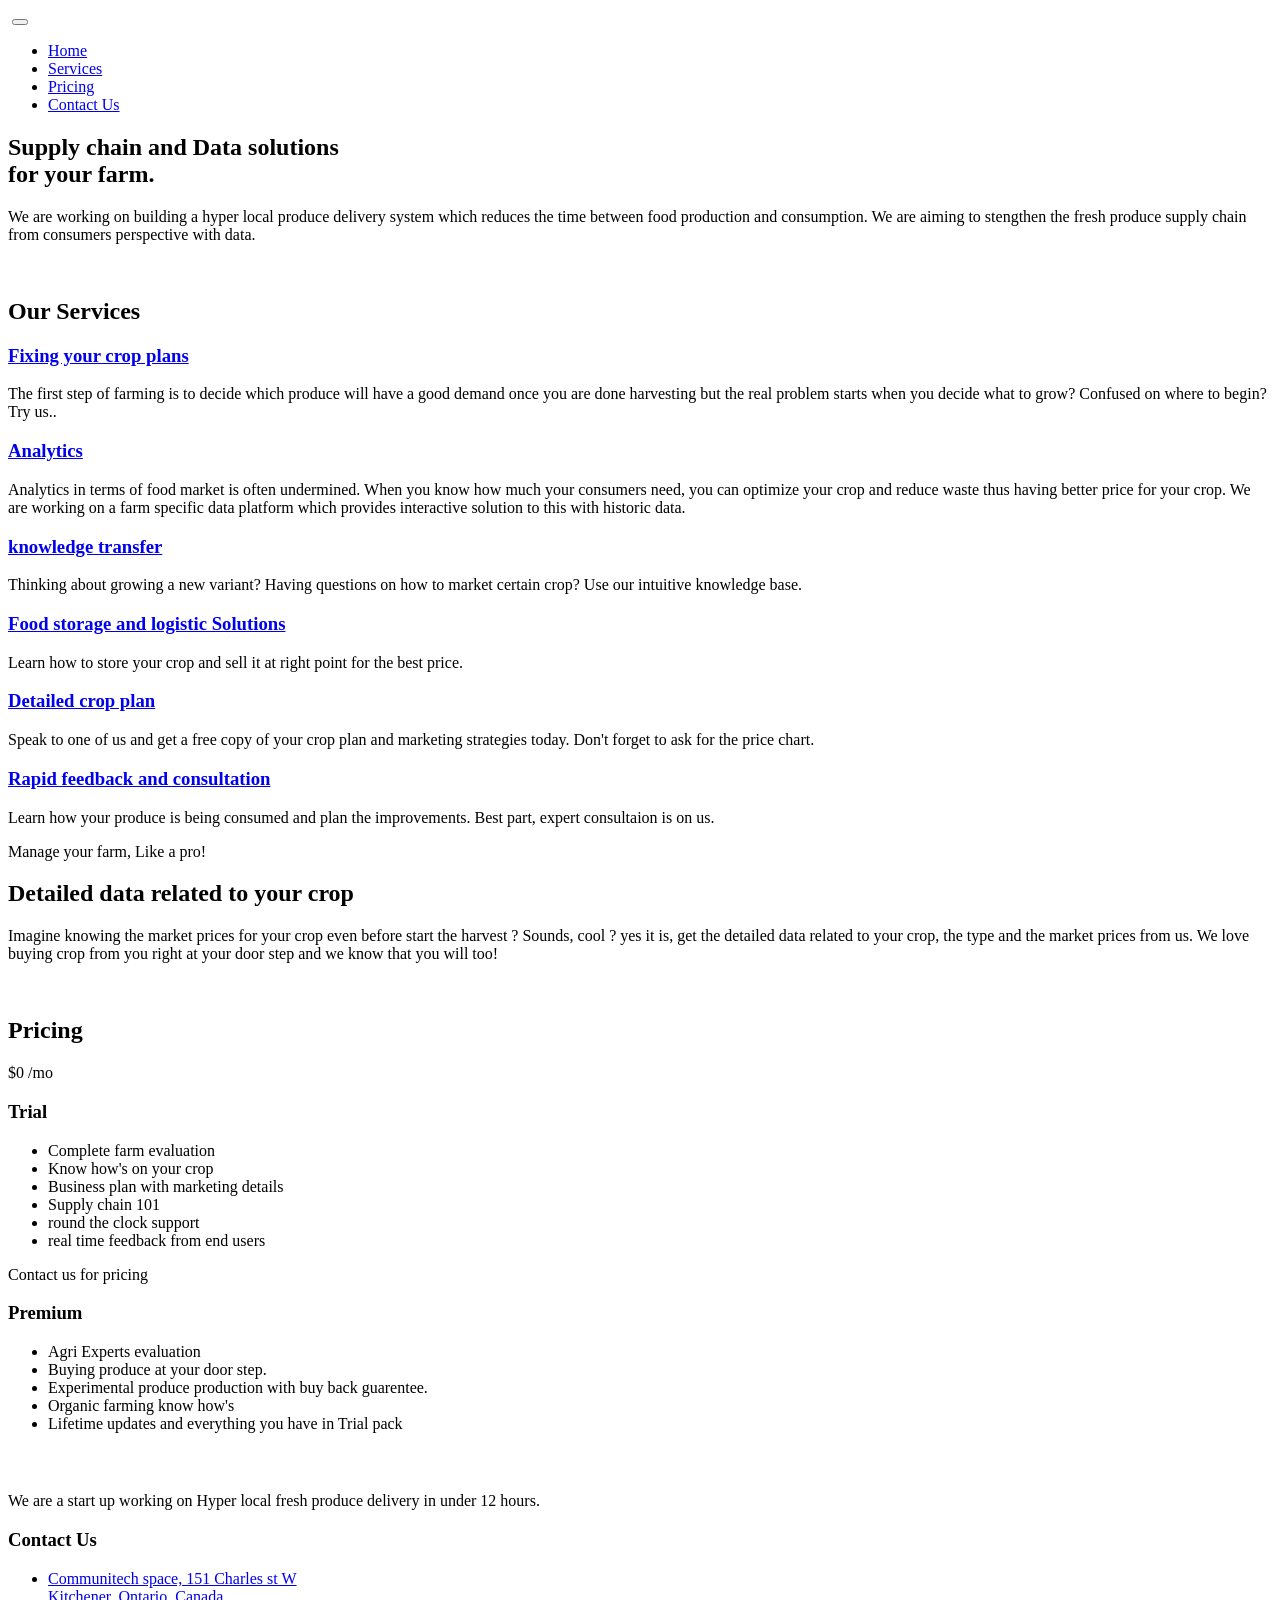
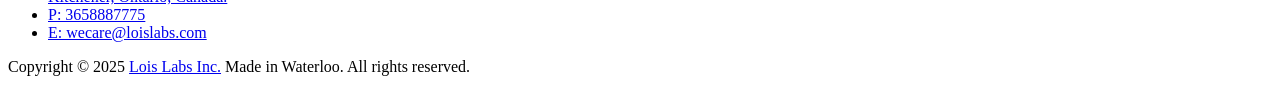
==== commit 04306aaa: "Update index.html" ====
--- a/index.html
+++ b/index.html
@@ -1,32 +1,332 @@
 <!DOCTYPE html>
-<html  lang="en-US" style="--plyr-color-main: #cd650f">
+<html lang="en">
   <head>
-    <meta charset="UTF-8">
-<title>Lois Labs Inc. - Software, Data Engineering, and Devops Consultancy</title>
-<meta name="viewport" content="width=device-width, initial-scale=1.0">
-<link rel="sitemap" href="site/lois-labs-inc-28rhp/sitemap.xml">
-<link rel="icon" href="mixo-sites/images/file-5177a7f5-f959-40f9-8044-9d2695f68f94.jpeg">
-<meta name="description" content="Transform Your Data Systems with Lois Labs Inc.. We specialize in software, data engineering, and devops consultancy services to help clients revamp their data systems, backends, warehouses, and models.">
-<meta property="og:url" content="site/lois-labs-inc-28rhp">
-<meta property="og:title" content="Lois Labs Inc. - Software, Data Engineering, and Devops Consultancy">
-<meta property="og:site_name" content="Lois Labs Inc.">
-<meta property="og:type" content="website">
-<meta property="og:description" content="Transform Your Data Systems with Lois Labs Inc.. We specialize in software, data engineering, and devops consultancy services to help clients revamp their data systems, backends, warehouses, and models.">
-<meta property="og:image" content="mixo-files/uploads/default-social-loisLabsInc-1702292191029.png">
-<meta property="og:image:alt" content="Lois Labs Inc. - Software, Data Engineering, and Devops Consultancy">
-<meta property="twitter:url" content="site/lois-labs-inc-28rhp">
-<meta property="twitter:title" content="Lois Labs Inc. - Software, Data Engineering, and Devops Consultancy">
-<meta property="twitter:description" content="Transform Your Data Systems with Lois Labs Inc.. We specialize in software, data engineering, and devops consultancy services to help clients revamp their data systems, backends, warehouses, and models.">
-<meta property="twitter:card" content="summary_large_image">
-<meta property="twitter:image:src" content="mixo-files/uploads/default-social-loisLabsInc-1702292191029.png">
-<meta property="generator" content="îles">
-    <link rel="stylesheet" href="site/lois-labs-inc-28rhp/assets/style-3f48c244.css">
+    <!-- Required meta tags -->
+    <meta charset="utf-8">
+    <meta name="viewport" content="width=device-width, initial-scale=1, shrink-to-fit=no">
+
+    <title>Lois Labs</title>
+
+    <!-- Bootstrap CSS -->
+    <link rel="stylesheet" href="assets/css/bootstrap.min.css" >
+    <!-- Icon -->
+    <link rel="stylesheet" href="assets/fonts/line-icons.css">
+    <!-- Owl carousel -->
+    <link rel="stylesheet" href="assets/css/owl.carousel.min.css">
+    <link rel="stylesheet" href="assets/css/owl.theme.css">
     
-  <link rel="modulepreload" href="site/lois-labs-inc-28rhp/assets/iles.561beec3.js" crossorigin/><link rel="modulepreload" href="site/lois-labs-inc-28rhp/assets/vendor-vue.0d802455.js" crossorigin/><link rel="modulepreload" href="site/lois-labs-inc-28rhp/assets/MixoHeader.075dd6b8.js" crossorigin/><link rel="modulepreload" href="site/lois-labs-inc-28rhp/assets/UiButton.dc25cdde.js" crossorigin/><link rel="modulepreload" href="site/lois-labs-inc-28rhp/assets/vite.c27b6911.js" crossorigin/><link rel="modulepreload" href="site/lois-labs-inc-28rhp/assets/SignupForm.10f7de5c.js" crossorigin/><link rel="modulepreload" href="site/lois-labs-inc-28rhp/assets/ScriptLoader.28076b80.js" crossorigin/></head>
-  <body >
-    <div id="app"><div><div class="bg-white overflow-hidden" data-testid="site-content"><ile-root id="ile-1"><div class="relative isolate z-10"><div class="px-6 py-6 lg:px-8"><nav class="flex items-center justify-between" aria-label="Global"><a href="site/lois-labs-inc-28rhp" class="gap-x-3 flex flex-wrap items-center lg:flex-1"><img class="h-16 w-auto" src="mixo-sites/images/file-5177a7f5-f959-40f9-8044-9d2695f68f94.jpeg" alt="Lois Labs Inc. logo"><p class="text-3xl md:text-4xl font-sans font-bold text-gray-900">Lois Labs Inc.</p></a><div class="flex items-center space-x-2 lg:hidden"></div><div class="hidden lg:flex lg:gap-x-12"></div><div class="hidden lg:flex lg:flex-1 lg:justify-end lg:items-center lg:space-x-4"></div></nav><!-- Mobile Nav --><div style="position:fixed;top:1;left:1;width:1;height:0;padding:0;margin:-1;overflow:hidden;clip:rect(0, 0, 0, 0);white-space:nowrap;border-width:0;display:none;"></div></div></div></ile-root><script></script><script type="module" async>import{h as a,c as r}from"site/lois-labs-inc-28rhp/assets/iles.561beec3.js";import{_ as n}from"site/lois-labs-inc-28rhp/assets/MixoHeader.075dd6b8.js";import"site/lois-labs-inc-28rhp/assets/vendor-vue.0d802455.js";import"site/lois-labs-inc-28rhp/assets/UiButton.dc25cdde.js";import"site/lois-labs-inc-28rhp/assets/vite.c27b6911.js";a(r,n,"ile-1",function(e,s,i,o,t){return{visible:!0,"site-name":e,"site-id":s,"site-logo-url":i,"site-url":o,"site-logo-size":t,"hide-site-name":void 0,"site-config":{removeBranding:!1,siteDescription:"Transform Your Data Systems with Lois Labs Inc.. We specialize in software, data engineering, and devops consultancy services to help clients revamp their data systems, backends, warehouses, and models.",siteIcon:"mixo-files/logos/1702292189162-loisLabsInc-e792.svg",siteLogoSize:t,siteLogoUrl:i,siteName:e,siteSocialImageUrl:"mixo-files/uploads/default-social-loisLabsInc-1702292191029.png",siteTitle:"Lois Labs Inc. - Software, Data Engineering, and Devops Consultancy",theme:{primaryColor:"#cd650f",secondaryColor:"#04326e",id:"Vector"},siteUrl:o,siteId:s}}}("Lois Labs Inc.","DqvHVxwzS5Zh8XkN4ZsX","mixo-sites/images/file-5177a7f5-f959-40f9-8044-9d2695f68f94.jpeg","site/lois-labs-inc-28rhp","xl"),{});
-</script><div class="section-spacing"><section id="hero" class="overflow-hidden lg:relative pt-12 sm:pt-20 md:pt-24 lg:pt-32" sectionname="hero" sectionlabel="Hero" sortorder="0"><div class="max-w-md px-4 mx-auto sm:max-w-3xl sm:px-6 lg:px-8 lg:max-w-7xl lg:grid lg:grid-cols-2 lg:gap-24 relative z-10"><div class="relative z-[1]"><div class=""><div class="mt-6 sm:max-w-xl"><h1 class="text-4xl font-black tracking-tight text-gray-900 sm:text-6xl xl:text-7xl"><span>At Lois Labs, we think and work at SCALE</span></h1><h2 class="prose prose-user mt-6 text-lg text-gray-500 sm:text-xl"><span>Welcome to Lois Labs Inc - Empowering Your Data Backends!   At Lois Labs Inc, we specialize in revolutionizing businesses through cutting-edge data engineering and top-tier DevOps solutions. Our mission is to empower your company's data infrastructure, providing comprehensive services tailored to suit your unique needs.</span></h2></div><div class="mt-10 space-y-4"><p class="text-sm text-gray-400">Established as a bootstrapped startup in the industry, Lois Labs Inc boasts a team of seasoned experts with extensive experience in designing, implementing, and managing robust data backends. Our commitment to excellence ensures that we deliver reliable, scalable, and efficient solutions to drive your business forward.</p><div><a to class="ui-button ui-button-base ui-button-primary" href="cdn-cgi/l/email-protection#ee998b8d8f9c8bae8281879d828f8c9dc08d8183">Contact Us</a></div></div><!-- Social Proofing --><!-- User Review --></div></div></div><div class="sm:pl-6"><div class="pt-12 sm:relative sm:mt-12 sm:pt-16 lg:absolute lg:inset-y-0 lg:right-0 lg:w-1/2 z-20"><div class="hidden sm:block"><div class="absolute inset-y-0 w-screen left-1/2 bg-gray-50 rounded-l-3xl lg:left-80 lg:right-0 lg:w-full"></div><svg class="absolute -mr-3 top-8 right-1/2 lg:m-0 lg:left-0" width="404" height="392" fill="none" viewBox="0 0 404 392"><defs><pattern id="837c3e70-6c3a-44e6-8854-cc48c737b659" x="0" y="0" width="20" height="20" patternUnits="userSpaceOnUse"><rect x="0" y="0" width="4" height="4" class="text-gray-200" fill="currentColor"></rect></pattern></defs><rect width="404" height="392" fill="url(#837c3e70-6c3a-44e6-8854-cc48c737b659)"></rect></svg></div><div class="relative pl-4 ml-auto sm:max-w-4xl sm:px-0 lg:h-full lg:max-w-none lg:flex lg:items-center xl:pl-12"><img class="w-full rounded-l-3xl lg:w-auto 2xl:h-full 2xl:max-w-none 2xl:rounded-3xl" src="photo-1531482615713-2afd69097998?crop=entropy&amp;cs=tinysrgb&amp;fit=max&amp;fm=jpg&amp;ixid=M3wzMzczODV8MHwxfHJhbmRvbXx8fHx8fHx8fDE3MDIyOTIxODl8&amp;ixlib=rb-4.0.3&amp;q=80&amp;w=1080" alt="Lois Labs Inc."></div></div></div></section><section class="relative overflow-hidden bg-white space-y-24" sectionname="features" id="features" sectioncomponent="Features" sectionlabel="Features" sortorder="1" section-component="Features" site-name="Lois Labs Inc." site-id="DqvHVxwzS5Zh8XkN4ZsX" site-logo-url="mixo-sites/images/file-5177a7f5-f959-40f9-8044-9d2695f68f94.jpeg" site-logo-size="xl" header-visible="true"><div><div class="lg:mx-auto lg:grid lg:grid-cols-2 lg:grid-flow-col-dense lg:gap-6 xl:gap-12 2xl:gap-24"><div class="lg:col-start-2 lg:mx-0 lg:px-0 lg:pr-8 max-w-xl px-4 mx-auto space-y-6 sm:px-6 lg:py-28 xl:py-32 2xl:mx-0"><!-- Feature --><div><h2 class="text-4xl font-extrabold tracking-tight text-gray-900"><span>Expert consultancy for Data Engineering</span></h2><div class="mt-4 prose prose-user text-lg leading-relaxed text-gray-500 sm:text-xl"><p>We specialize in crafting sophisticated data architectures and pipelines, ensuring efficient data flow and management with Scalable database design, ETL processes, real-time analytics to have enhanced data integrity, improved decision-making, streamlined operations.</p></div></div><!-- CTA --><div></div><!-- Review --></div><!-- Image --><div class="mt-12 sm:mt-16 lg:mt-0 lg:col-start-1"><div class="pr-4 -sm:ml-48 sm:pr-6 md:-ml-16 lg:px-0 lg:m-0 lg:relative lg:h-full lg:flex lg:items-center"><img src="photo-1485075792961-9ea033ad04fc?crop=entropy&amp;cs=tinysrgb&amp;fit=max&amp;fm=jpg&amp;ixid=M3wzMzczODV8MHwxfHJhbmRvbXx8fHx8fHx8fDE3MDIyOTIxODl8&amp;ixlib=rb-4.0.3&amp;q=80&amp;w=1080" class="lg:right-0 rounded-r-2xl max-h-screen w-auto  2xl:max-w-2xl 3xl:max-w-3xl object-contain ml-auto 2xl:rounded-2xl w-full 2xl:max-h-[44rem]" alt="&lt;span&gt;Expert consultancy for Data Engineering&lt;/span&gt;"></div></div></div></div><div><div class="lg:mx-auto lg:grid lg:grid-cols-2 lg:grid-flow-col-dense lg:gap-6 xl:gap-12 2xl:gap-24"><div class="lg:mx-auto lg:max-w-3xl xl:pl-12 2xl:pl-20 2xl:justify-self-end max-w-xl px-4 mx-auto space-y-6 sm:px-6 lg:py-28 xl:py-32 2xl:mx-0"><!-- Feature --><div><h2 class="text-4xl font-extrabold tracking-tight text-gray-900"><span>Streamline your DevOps process</span></h2><div class="mt-4 prose prose-user text-lg leading-relaxed text-gray-500 sm:text-xl"><p>Our DevOps expertise facilitates seamless integration, deployment, and automation with Continuous integration/continuous deployment (CI/CD), infrastructure as code (IaC), cloud services to help you achieve Faster time to market, increased agility, reduced operational costs.</p></div></div><!-- CTA --><div></div><!-- Review --></div><!-- Image --><div class="mt-12 sm:mt-16 lg:mt-0"><div class="pl-4 sm:-mr-48 sm:-mr-6 sm:pl-6 md:-mr-16 lg:px-0 lg:m-0 lg:relative lg:h-full lg:flex lg:items-center"><img src="photo-1611926653458-09294b3142bf?crop=entropy&amp;cs=tinysrgb&amp;fit=max&amp;fm=jpg&amp;ixid=M3wzMzczODV8MHwxfHJhbmRvbXx8fHx8fHx8fDE3MDIyOTIxODl8&amp;ixlib=rb-4.0.3&amp;q=80&amp;w=1080" class="rounded-l-2xl lg:left-0 max-h-screen w-auto  2xl:max-w-2xl 3xl:max-w-3xl object-contain mr-auto 2xl:rounded-2xl w-full 2xl:max-h-[44rem]" alt="&lt;span&gt;Streamline your DevOps process&lt;/span&gt;"></div></div></div></div><div><div class="lg:mx-auto lg:grid lg:grid-cols-2 lg:grid-flow-col-dense lg:gap-6 xl:gap-12 2xl:gap-24"><div class="lg:col-start-2 lg:mx-0 lg:px-0 lg:pr-8 max-w-xl px-4 mx-auto space-y-6 sm:px-6 lg:py-28 xl:py-32 2xl:mx-0"><!-- Feature --><div><h2 class="text-4xl font-extrabold tracking-tight text-gray-900">Stay ahead of the competition</h2><div class="mt-4 prose prose-user text-lg leading-relaxed text-gray-500 sm:text-xl">By partnering with Lois Labs Inc., you can stay ahead of the competition. Our consultancy services will ensure that your data systems are up-to-date, scalable, and aligned with industry best practices. We will help you leverage the power of data to make informed business decisions and drive growth.</div></div><!-- CTA --><div></div><!-- Review --></div><!-- Image --><div class="mt-12 sm:mt-16 lg:mt-0 lg:col-start-1"><div class="pr-4 -sm:ml-48 sm:pr-6 md:-ml-16 lg:px-0 lg:m-0 lg:relative lg:h-full lg:flex lg:items-center"><img src="photo-1532728747261-8f55c54db1ca?crop=entropy&amp;cs=tinysrgb&amp;fit=max&amp;fm=jpg&amp;ixid=M3wzMzczODV8MHwxfHJhbmRvbXx8fHx8fHx8fDE3MDIyOTIxODl8&amp;ixlib=rb-4.0.3&amp;q=80&amp;w=1080" class="lg:right-0 rounded-r-2xl max-h-screen w-auto  2xl:max-w-2xl 3xl:max-w-3xl object-contain ml-auto 2xl:rounded-2xl w-full 2xl:max-h-[44rem]" alt="Stay ahead of the competition"></div></div></div></div></section><footer class="border-t" sectioncomponent="MixoFooter"><div class="mx-auto max-w-7xl overflow-hidden py-16 px-6 sm:py-24 lg:px-8 space-y-8"><div class="prose prose-user sm:text-center sm:mx-auto"><p>Registered office<br />2 Robert Speck Pkwy Suite 750, Mississauga, ON L4Z 1H8</p></div><!-- Links --><!-- Socials --><div><!-- Needs a wrapping div otherwise the space-y-8 class on the parent won't work due to not recognising the SignupForm element --><ile-root id="ile-2" class="sm:mx-auto sm:max-w-lg"></ile-root><script data-cfasync="false" src="cdn-cgi/scripts/5c5dd728/cloudflare-static/email-decode.min.js"></script><script></script><script type="module" async>import{h as s,c as o}from"site/lois-labs-inc-28rhp/assets/iles.561beec3.js";import{c as r}from"site/lois-labs-inc-28rhp/assets/SignupForm.10f7de5c.js";import"site/lois-labs-inc-28rhp/assets/vendor-vue.0d802455.js";import"site/lois-labs-inc-28rhp/assets/UiButton.dc25cdde.js";import"site/lois-labs-inc-28rhp/assets/vite.c27b6911.js";s(o,r,"ile-2",function(e){return{name:"cta",placeholder:"Contact us for your data needs today","button-label":e,"redirect-on-success":e,"redirect-url":e,"show-success-message":e,"success-message":e,"error-message":e,"show-confirm-field":e,"confirm-field-message":e,"show-captcha":e,"site-id":"DqvHVxwzS5Zh8XkN4ZsX",class:"sm:mx-auto sm:max-w-lg"}}(void 0),{});
-</script></div><p class="sm:text-center text-xs leading-5 text-gray-500">© All rights reserved.</p></div></footer></div><div class="wrap w-max max-w-xs animate-in fade-in delay-[1000] duration-700" data-v-36d9351c><a class="mixo-badge animate-bounce repeat-[4] delay-[2000] hover:scale-105 transition-transform" href="?utm_campaign=DqvHVxwzS5Zh8XkN4ZsX" target="_blank" data-v-36d9351c><img src="mixo-files/public/img/mixo-logo-pink.svg" alt="Mixo Logo" class="w-6" data-v-36d9351c><span class="font-bold" data-v-36d9351c>Generated by AI on Mixo</span></a></div></div></div><ile-root id="ile-3"></ile-root><script></script><script type="module" async>import{h as e,c as o}from"site/lois-labs-inc-28rhp/assets/iles.561beec3.js";import{_ as i}from"site/lois-labs-inc-28rhp/assets/ScriptLoader.28076b80.js";import"site/lois-labs-inc-28rhp/assets/vendor-vue.0d802455.js";import"site/lois-labs-inc-28rhp/assets/UiButton.dc25cdde.js";import"site/lois-labs-inc-28rhp/assets/vite.c27b6911.js";e(o,i,"ile-3",function(s){return{siteConfig:{removeBranding:!1,siteDescription:"Transform Your Data Systems with Lois Labs Inc.. We specialize in software, data engineering, and devops consultancy services to help clients revamp their data systems, backends, warehouses, and models.",siteIcon:"mixo-files/logos/1702292189162-loisLabsInc-e792.svg",siteLogoSize:"xl",siteLogoUrl:"mixo-sites/images/file-5177a7f5-f959-40f9-8044-9d2695f68f94.jpeg",siteName:"Lois Labs Inc.",siteSocialImageUrl:"mixo-files/uploads/default-social-loisLabsInc-1702292191029.png",siteTitle:"Lois Labs Inc. - Software, Data Engineering, and Devops Consultancy",theme:{primaryColor:"#cd650f",secondaryColor:"#04326e"},siteUrl:s,siteId:"DqvHVxwzS5Zh8XkN4ZsX"},siteUrl:s}}("site/lois-labs-inc-28rhp"),{});
-</script></div>
+    <!-- Animate -->
+    <link rel="stylesheet" href="assets/css/animate.css">
+    <!-- Main Style -->
+    <link rel="stylesheet" href="assets/css/main.css">
+    <!-- Responsive Style -->
+    <link rel="stylesheet" href="assets/css/responsive.css">
+
+  </head>
+  <body>
+
+    <!-- Header Area wrapper Starts -->
+    <header id="header-wrap">
+      <!-- Navbar Start -->
+      <nav class="navbar navbar-expand-md bg-inverse fixed-top scrolling-navbar">
+        <div class="container">
+          <!-- Brand and toggle get grouped for better mobile display -->
+          <a href="index.html" class="navbar-brand"><img src="assets/img/logo.png" alt=""></a>       
+          <button class="navbar-toggler" type="button" data-toggle="collapse" data-target="#navbarCollapse" aria-controls="navbarCollapse" aria-expanded="false" aria-label="Toggle navigation">
+            <i class="lni-menu"></i>
+          </button>
+          <div class="collapse navbar-collapse" id="navbarCollapse">
+            <ul class="navbar-nav mr-auto w-100 justify-content-end clearfix">
+              <li class="nav-item active">
+                <a class="nav-link" href="#hero-area">
+                  Home
+                </a>
+              </li>
+              <li class="nav-item">
+                <a class="nav-link" href="#services">
+                  Services
+                </a>
+              </li>
+              <li class="nav-item">
+                <a class="nav-link" href="#pricing">
+                  Pricing
+                </a>
+              </li>
+              <li class="nav-item">
+                <a class="nav-link" href="#footer-titel">
+                  Contact Us
+                </a>
+              </li>
+            </ul>
+          </div>
+        </div>
+      </nav>
+      <!-- Navbar End -->
+
+      <!-- Hero Area Start -->
+      <div id="hero-area" class="hero-area-bg">
+        <div class="container">      
+          <div class="row">
+            <div class="col-lg-7 col-md-12 col-sm-12 col-xs-12">
+              <div class="contents">
+                <h2 class="head-title">Supply chain and Data solutions<br>for your farm.</h2>
+                <p>We are working on building a hyper local produce delivery system which reduces the time between food production and consumption. We are aiming to stengthen the fresh produce supply chain from consumers perspective with data.</p>
+              </div>
+            </div>
+            <div class="col-lg-5 col-md-12 col-sm-12 col-xs-12">
+              <div class="intro-img">
+                <img class="img-fluid" src="assets/img/intro-mobile.png" alt="">
+              </div>            
+            </div>
+          </div> 
+        </div> 
+      </div>
+      <!-- Hero Area End -->
+
+    </header>
+    <!-- Header Area wrapper End -->
+
+    <!-- Services Section Start -->
+    <section id="services" class="section-padding">
+      <div class="container">
+        <div class="section-header text-center">
+          <h2 class="section-title wow fadeInDown" data-wow-delay="0.3s">Our Services</h2>
+          <div class="shape wow fadeInDown" data-wow-delay="0.3s"></div>
+        </div>
+        <div class="row">
+          <!-- Services item -->
+          <div class="col-md-6 col-lg-4 col-xs-12">
+            <div class="services-item wow fadeInRight" data-wow-delay="0.3s">
+              <div class="icon">
+                <i class="lni-cog"></i>
+              </div>
+              <div class="services-content">
+                <h3><a href="#">Fixing your crop plans</a></h3>
+                <p>The first step of farming is to decide which produce will have a good demand once you are done harvesting but the real problem starts when you decide what to grow? Confused on where to begin? Try us..</p>
+              </div>
+            </div>
+          </div>
+          <!-- Services item -->
+          <div class="col-md-6 col-lg-4 col-xs-12">
+            <div class="services-item wow fadeInRight" data-wow-delay="0.6s">
+              <div class="icon">
+                <i class="lni-stats-up"></i>
+              </div>
+              <div class="services-content">
+                <h3><a href="#">Analytics</a></h3>
+                <p>Analytics in terms of food market is often undermined. When you know how much your consumers need, you can optimize your crop and reduce waste thus having better price for your crop. We are working on a farm specific data platform which provides interactive solution to this with historic data.</p>
+              </div>
+            </div>
+          </div>
+          <!-- Services item -->
+          <div class="col-md-6 col-lg-4 col-xs-12">
+            <div class="services-item wow fadeInRight" data-wow-delay="0.9s">
+              <div class="icon">
+                <i class="lni-users"></i>
+              </div>
+              <div class="services-content">
+                <h3><a href="#">knowledge transfer</a></h3>
+                <p>Thinking about growing a new variant? Having questions on how to market certain crop? Use our intuitive knowledge base.</p>
+              </div>
+            </div>
+          </div>
+          <!-- Services item -->
+          <div class="col-md-6 col-lg-4 col-xs-12">
+            <div class="services-item wow fadeInRight" data-wow-delay="1.2s">
+              <div class="icon">
+                <i class="lni-layers"></i>
+              </div>
+              <div class="services-content">
+                <h3><a href="#">Food storage and logistic Solutions</a></h3>
+                <p>Learn how to store your crop and sell it at right point for the best price.</p>
+              </div>
+            </div>
+          </div>
+          <!-- Services item -->
+          <div class="col-md-6 col-lg-4 col-xs-12">
+            <div class="services-item wow fadeInRight" data-wow-delay="1.5s">
+              <div class="icon">
+                <i class="lni-mobile"></i>
+              </div>
+              <div class="services-content">
+                <h3><a href="#">Detailed crop plan</a></h3>
+                <p>Speak to one of us and get a free copy of your crop plan and marketing strategies today. Don't forget to ask for the price chart. </p>
+              </div>
+            </div>
+          </div>
+          <!-- Services item -->
+          <div class="col-md-6 col-lg-4 col-xs-12">
+            <div class="services-item wow fadeInRight" data-wow-delay="1.8s">
+              <div class="icon">
+                <i class="lni-rocket"></i>
+              </div>
+              <div class="services-content">
+                <h3><a href="#">Rapid feedback and consultation</a></h3>
+                <p>Learn how your produce is being consumed and plan the improvements. Best part, expert consultaion is on us. </p>
+              </div>
+            </div>
+          </div>
+        </div>
+      </div>
+    </section>
+    <!-- Services Section End -->
+
+    <!-- About Section start -->
+    <div class="about-area section-padding bg-gray">
+      <div class="container">
+        <div class="row">
+          <div class="col-lg-6 col-md-12 col-xs-12 info">
+            <div class="about-wrapper wow fadeInLeft" data-wow-delay="0.3s">
+              <div>
+                <div class="site-heading">
+                  <p class="mb-3">Manage your farm, Like a pro!</p>
+                  <h2 class="section-title">Detailed data related to your crop</h2>
+                </div>
+                <div class="content">
+                  <p>
+                    Imagine knowing the market prices for your crop even before start the harvest ? Sounds, cool ? yes it is, get the detailed data related to your crop, the type and the market prices from us. We love buying crop from you right at your door step and we know that you will too! 
+                  </p>
+                </div>
+              </div>
+            </div>
+          </div>
+          <div class="col-lg-6 col-md-12 col-xs-12 wow fadeInRight" data-wow-delay="0.3s">
+            <img class="img-fluid" src="assets/img/about/img-1.png" alt="" >
+          </div>
+        </div>
+      </div>
+    </div>
+    <!-- About Section End -->
+    <!-- Pricing section Start --> 
+    <section id="pricing" class="section-padding">
+      <div class="container">
+        <div class="section-header text-center">          
+          <h2 class="section-title wow fadeInDown" data-wow-delay="0.3s">Pricing</h2>
+          <div class="shape wow fadeInDown" data-wow-delay="0.3s"></div>
+        </div>
+        <div class="row">
+          <div class="col-lg-4 col-md-6 col-xs-12">
+            <div class="table wow fadeInLeft" data-wow-delay="1.2s">
+              <div class="icon-box">
+                <i class="lni-package"></i>
+              </div>
+              <div class="pricing-header">
+                <p class="price-value">$0<span> /mo</span></p>
+              </div>
+              <div class="title">
+                <h3>Trial</h3>
+              </div>
+              <ul class="description">
+                <li>Complete farm evaluation</li>
+                <li>Know how's on your crop</li>
+                <li>Business plan with marketing details</li>
+                <li>Supply chain 101</li>
+                <li>round the clock support</li>
+                <li>real time feedback from end users </li>
+              </ul>
+            </div> 
+          </div>
+          <div class="col-lg-4 col-md-6 col-xs-12">
+            <div class="table wow fadeInRight" data-wow-delay="1.2s">
+              <div class="icon-box">
+                <i class="lni-star"></i>
+              </div>
+              <div class="pricing-header">
+                <p class="price-value">Contact us<span> for pricing</span></p>
+              </div>
+              <div class="title">
+                <h3>Premium</h3>
+              </div>
+              <ul class="description">
+                <li>Agri Experts evaluation</li>
+                <li>Buying produce at your door step.</li>
+                <li>Experimental produce production with buy back guarentee.</li>
+                <li>Organic farming know how's</li>
+                <li>Lifetime updates and everything you have in Trial pack</li>
+             </ul>
+            </div> 
+          </div>
+        </div>
+      </div>
+    </section>
+    <!-- Pricing Table Section End -->
+    <!-- Call To Action Section Start -->
+    <section id="cta" class="section-padding">
+      <div class="container">
+        <div class="row">
+        </div>
+      </div>
+    </section>
+    <!-- Footer Section Start -->
+    <footer id="footer" class="footer-area section-padding">
+      <div class="container">
+        <div class="container">
+          <div class="row">
+            <div class="col-lg-3 col-md-6 col-sm-6 col-xs-6 col-mb-12">
+              <div class="widget">
+                <h3 class="footer-logo"><img src="assets/img/logo.png" alt=""></h3>
+                <div class="textwidget">
+                  <p>We are a start up working on Hyper local fresh produce delivery in under 12 hours.</p>
+                </div>
+                <div class="social-icon">
+                  <a class="linkedin" href="https://www.linkedin.com/company/lois-labs-inc/about/"><i class="lni-linkedin-filled"></i></a> 
+                </div>
+              </div>
+            </div>
+            <div class="col-lg-3 col-md-6 col-sm-12 col-xs-12">
+              <h3 class="footer-titel">Contact Us</h3>
+              <ul class="address">
+                <li>
+                  <a href="#"><i class="lni-map-marker"></i> Communitech space, 151 Charles st W<br> Kitchener, Ontario, Canada.</a>
+                </li>
+                <li>
+                  <a href="#"><i class="lni-phone-handset"></i> P: 3658887775</a>
+                </li>
+                <li>
+                  <a href="#"><i class="lni-envelope"></i> E: wecare@loislabs.com</a>
+                </li>
+              </ul>
+            </div>
+          </div>
+        </div>  
+      </div> 
+      <div id="copyright">
+        <div class="container">
+          <div class="row">
+            <div class="col-md-12">
+              <div class="copyright-content">
+                <p>Copyright © 2025 <a rel="nofollow" href="https://loislabs.com">Lois Labs Inc.</a> Made in Waterloo. All rights reserved.</p>
+              </div>
+            </div>
+          </div>
+        </div>
+      </div>   
+    </footer> 
+    <!-- Footer Section End -->
+
+    <!-- Go to Top Link -->
+    <a href="#" class="back-to-top">
+    	<i class="lni-arrow-up"></i>
+    </a>
+    
+    <!-- Preloader -->
+    <div id="preloader">
+      <div class="loader" id="loader-1"></div>
+    </div>
+    <!-- End Preloader -->
+    
+    <!-- jQuery first, then Popper.js, then Bootstrap JS -->
+    <script src="assets/js/jquery-min.js"></script>
+    <script src="assets/js/popper.min.js"></script>
+    <script src="assets/js/bootstrap.min.js"></script>
+    <script src="assets/js/owl.carousel.min.js"></script>
+    <script src="assets/js/wow.js"></script>
+    <script src="assets/js/jquery.nav.js"></script>
+    <script src="assets/js/scrolling-nav.js"></script>
+    <script src="assets/js/jquery.easing.min.js"></script>  
+    <script src="assets/js/main.js"></script>
+    <script src="assets/js/form-validator.min.js"></script>
+    <script src="assets/js/contact-form-script.min.js"></script>
+      
   </body>
-</html>+</html>
